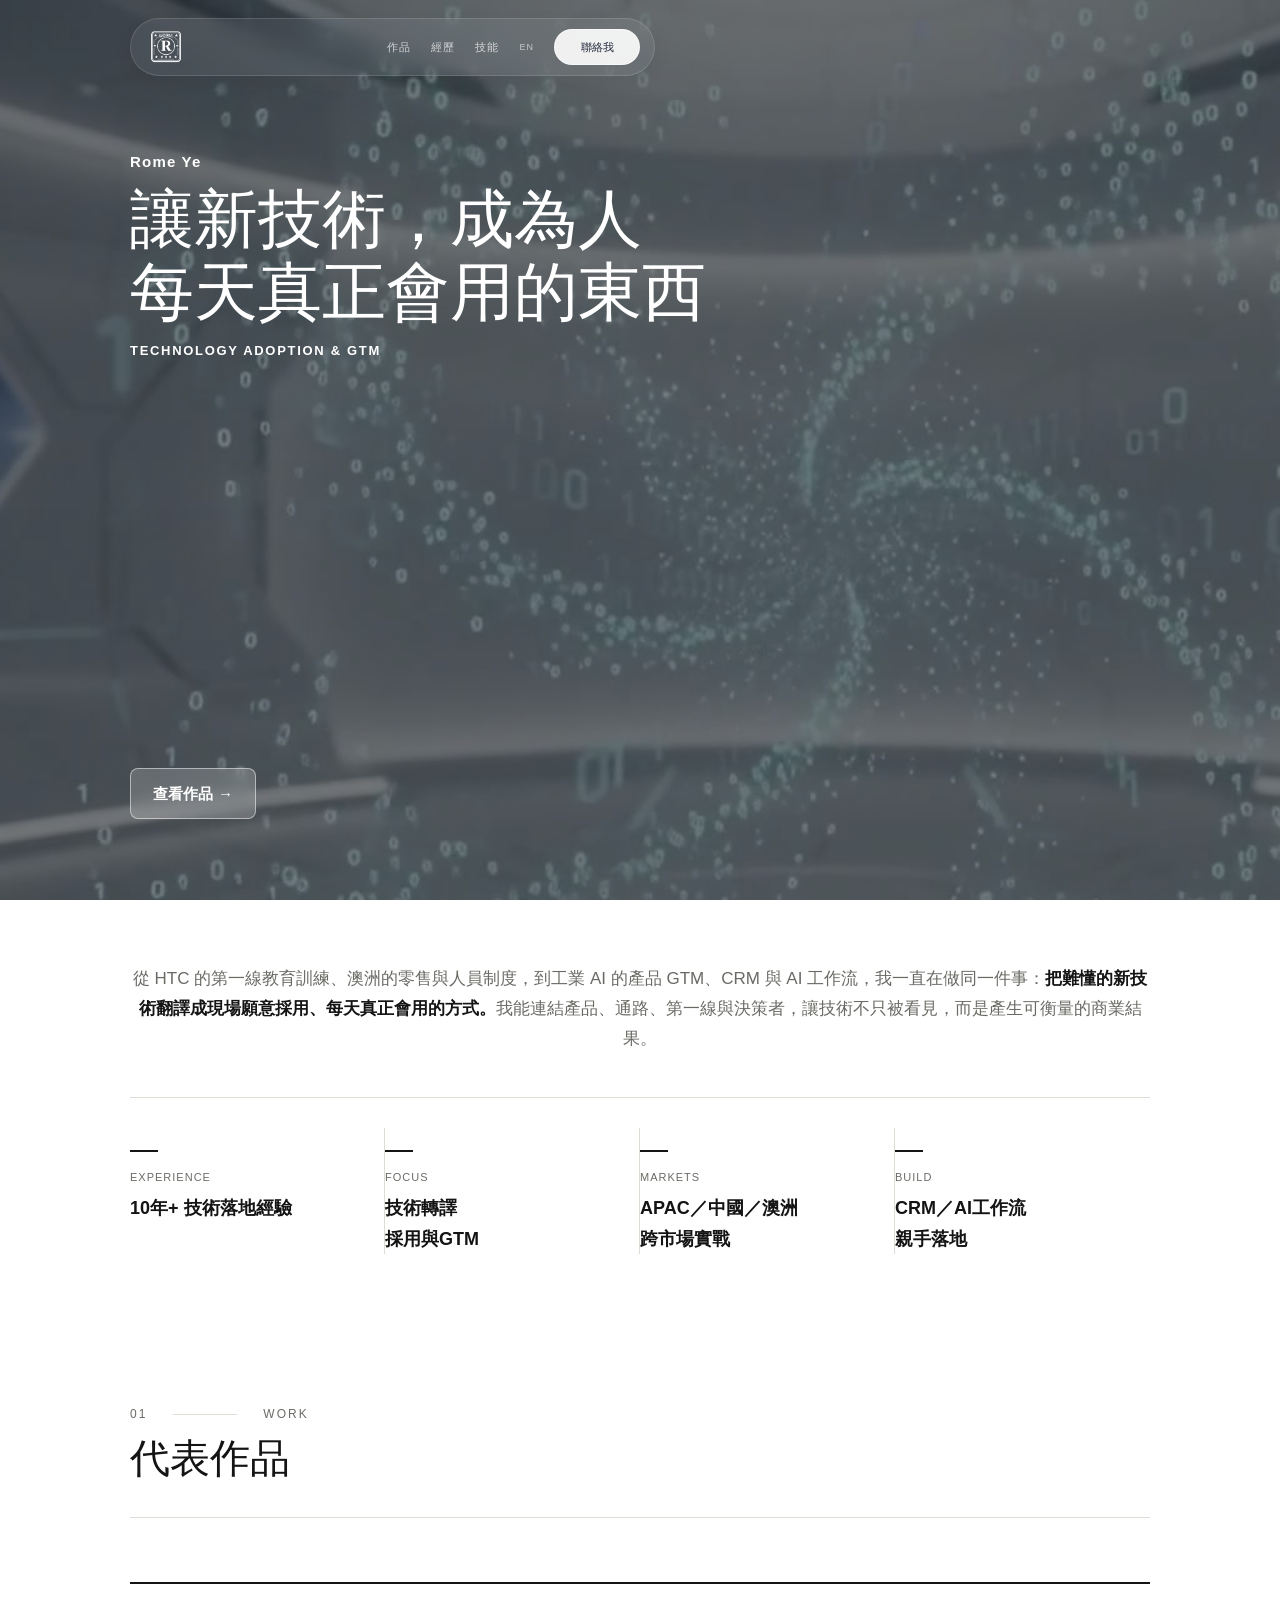
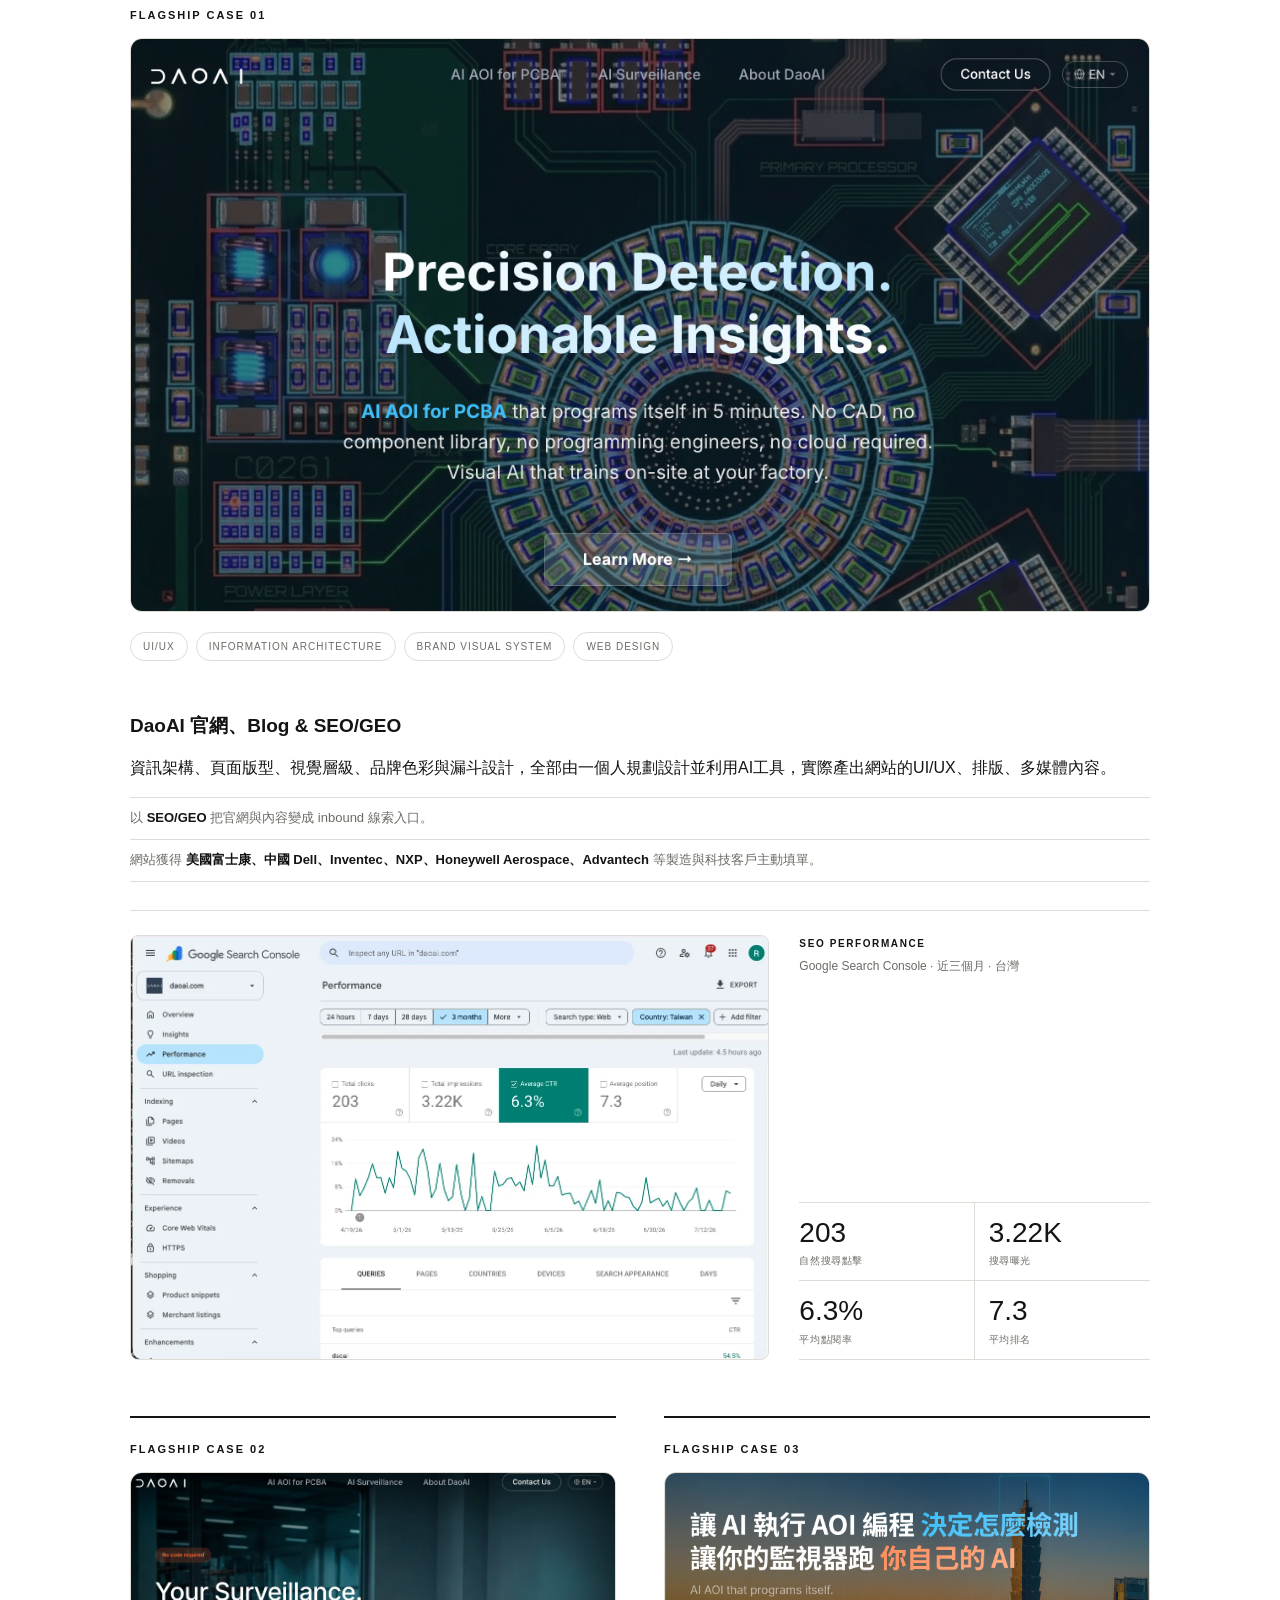
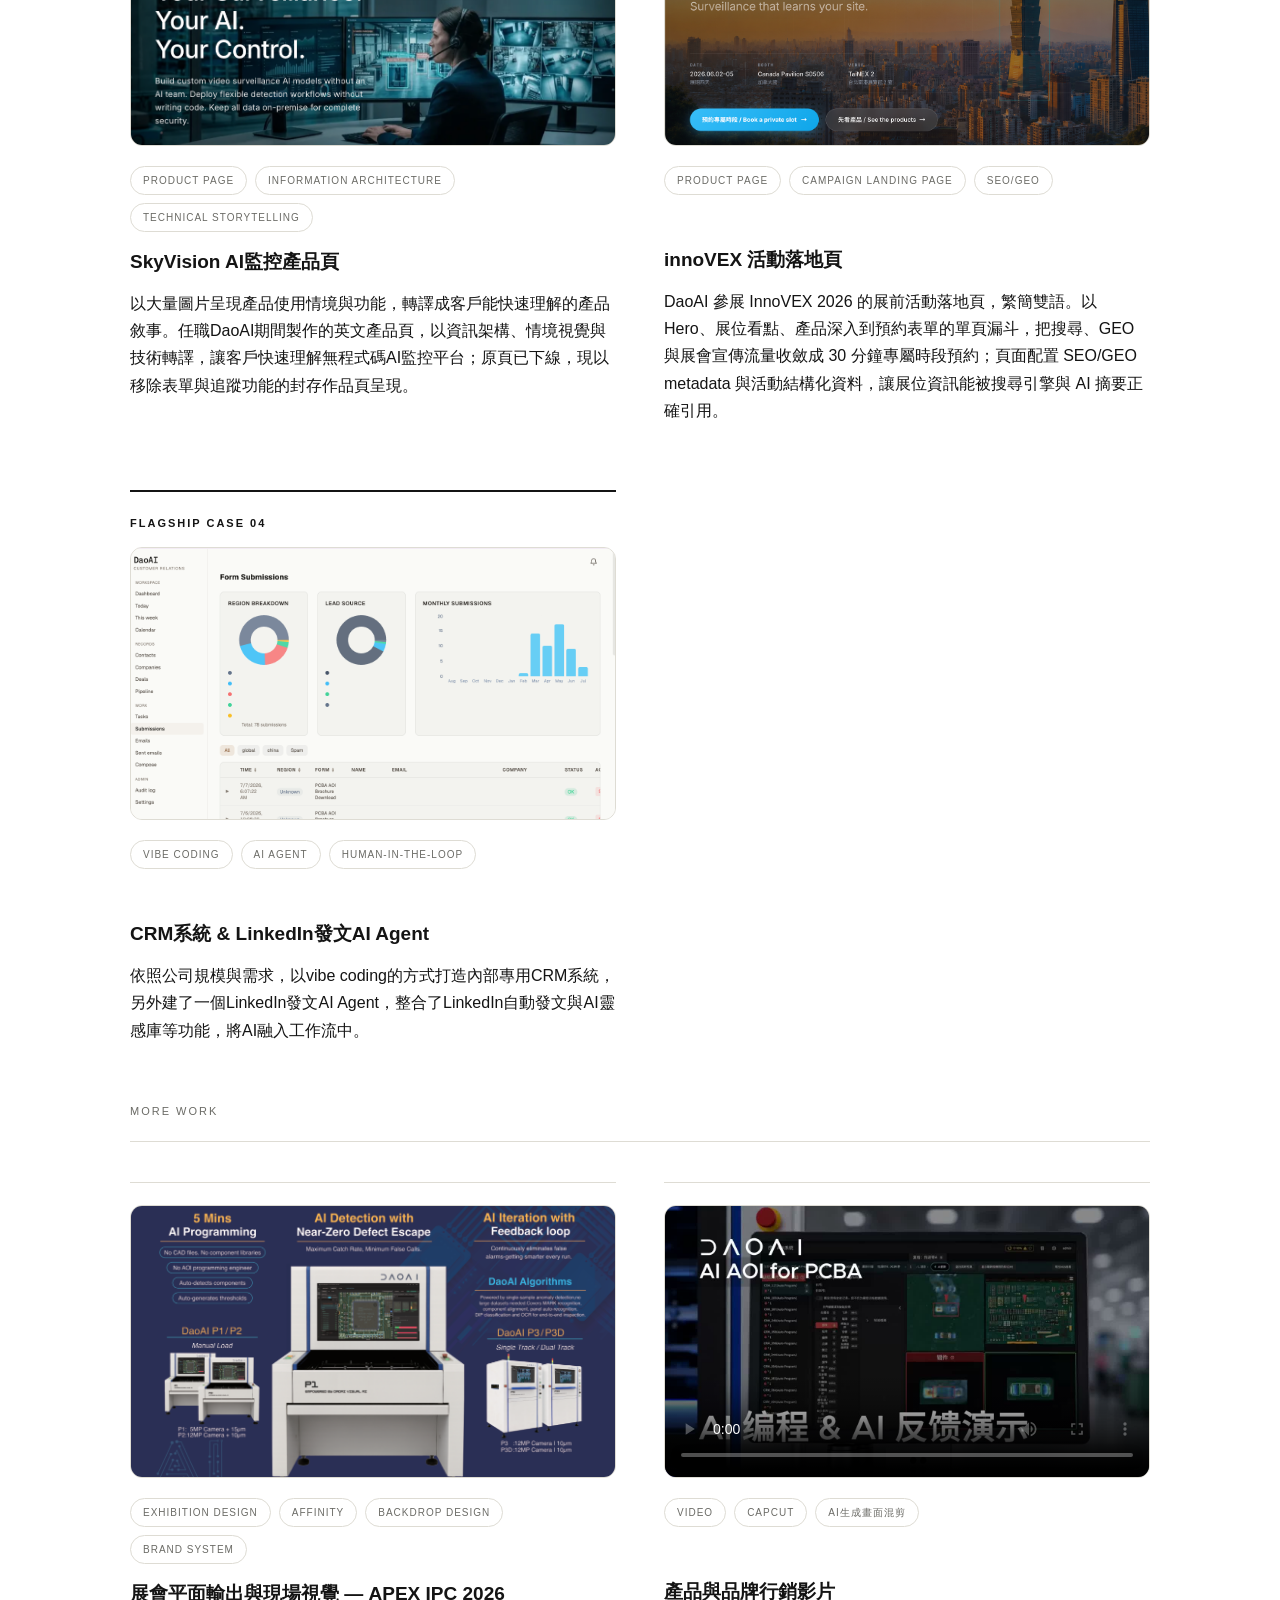
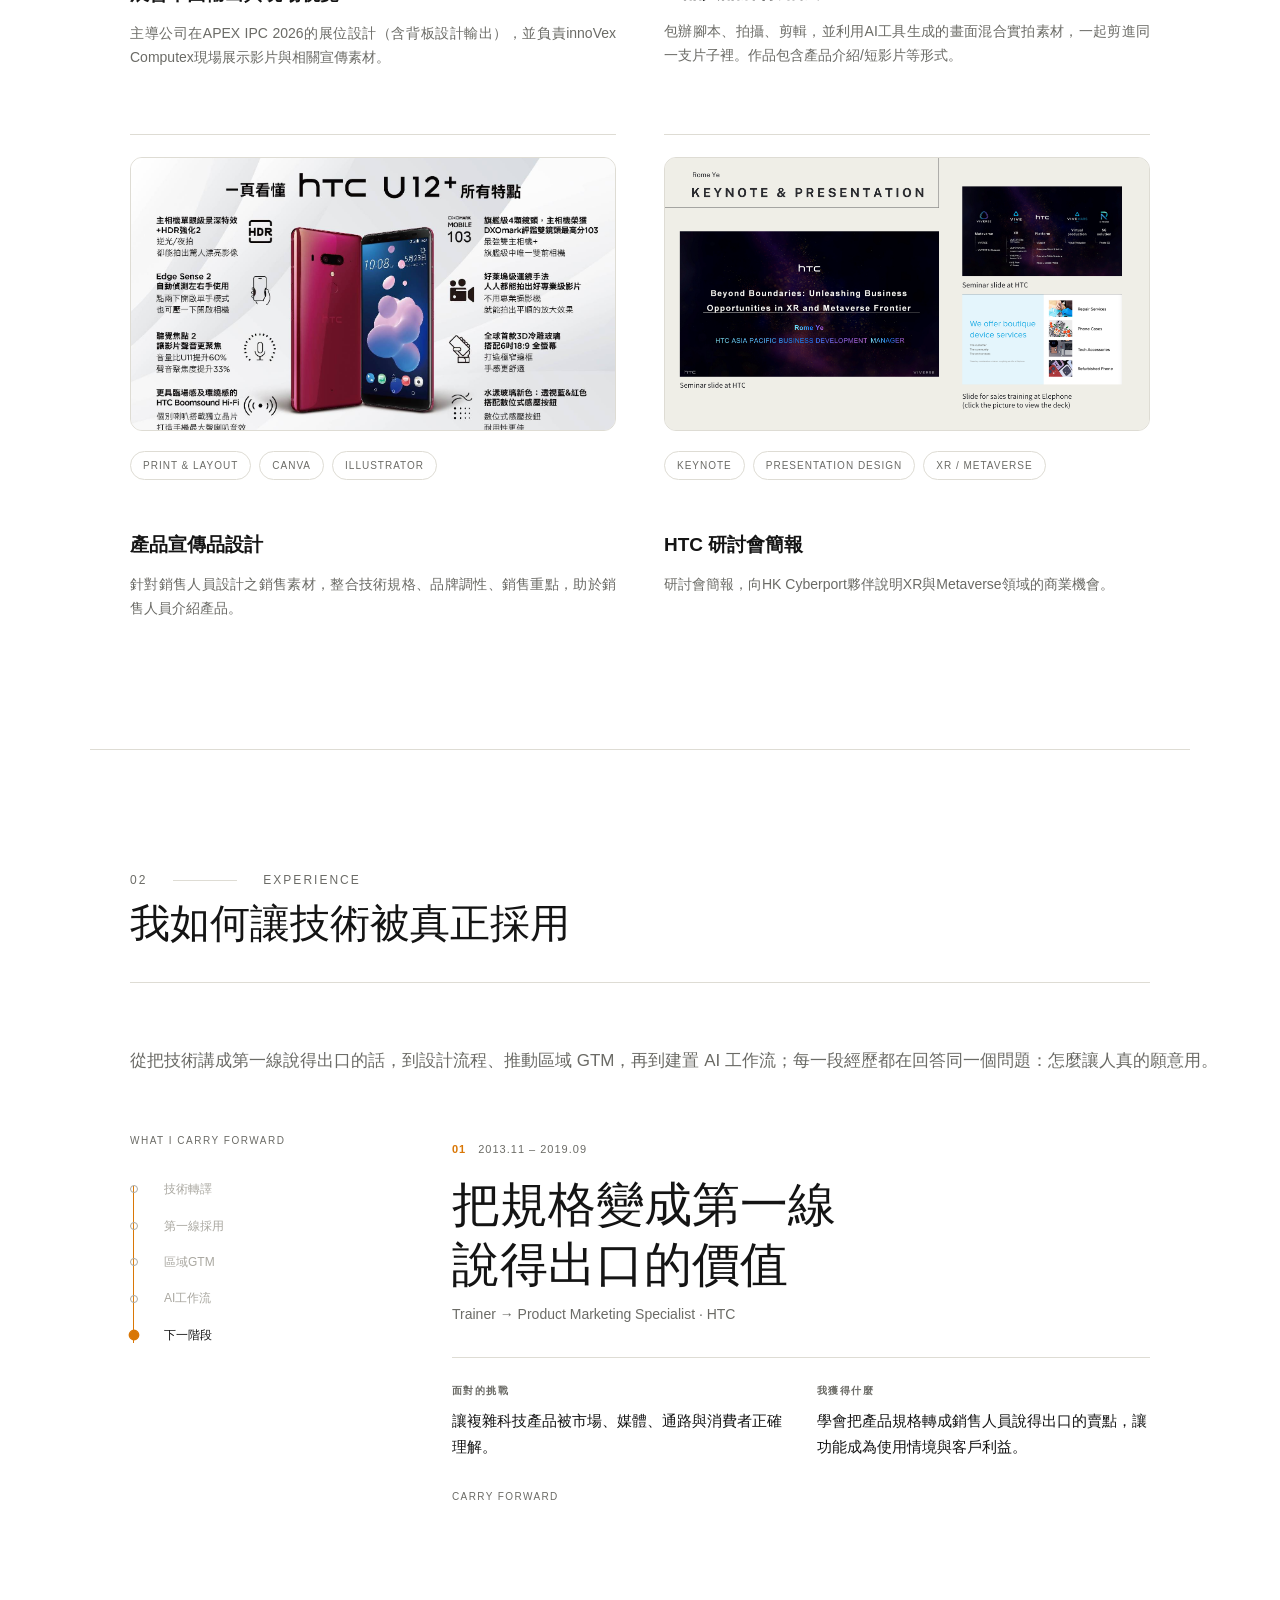
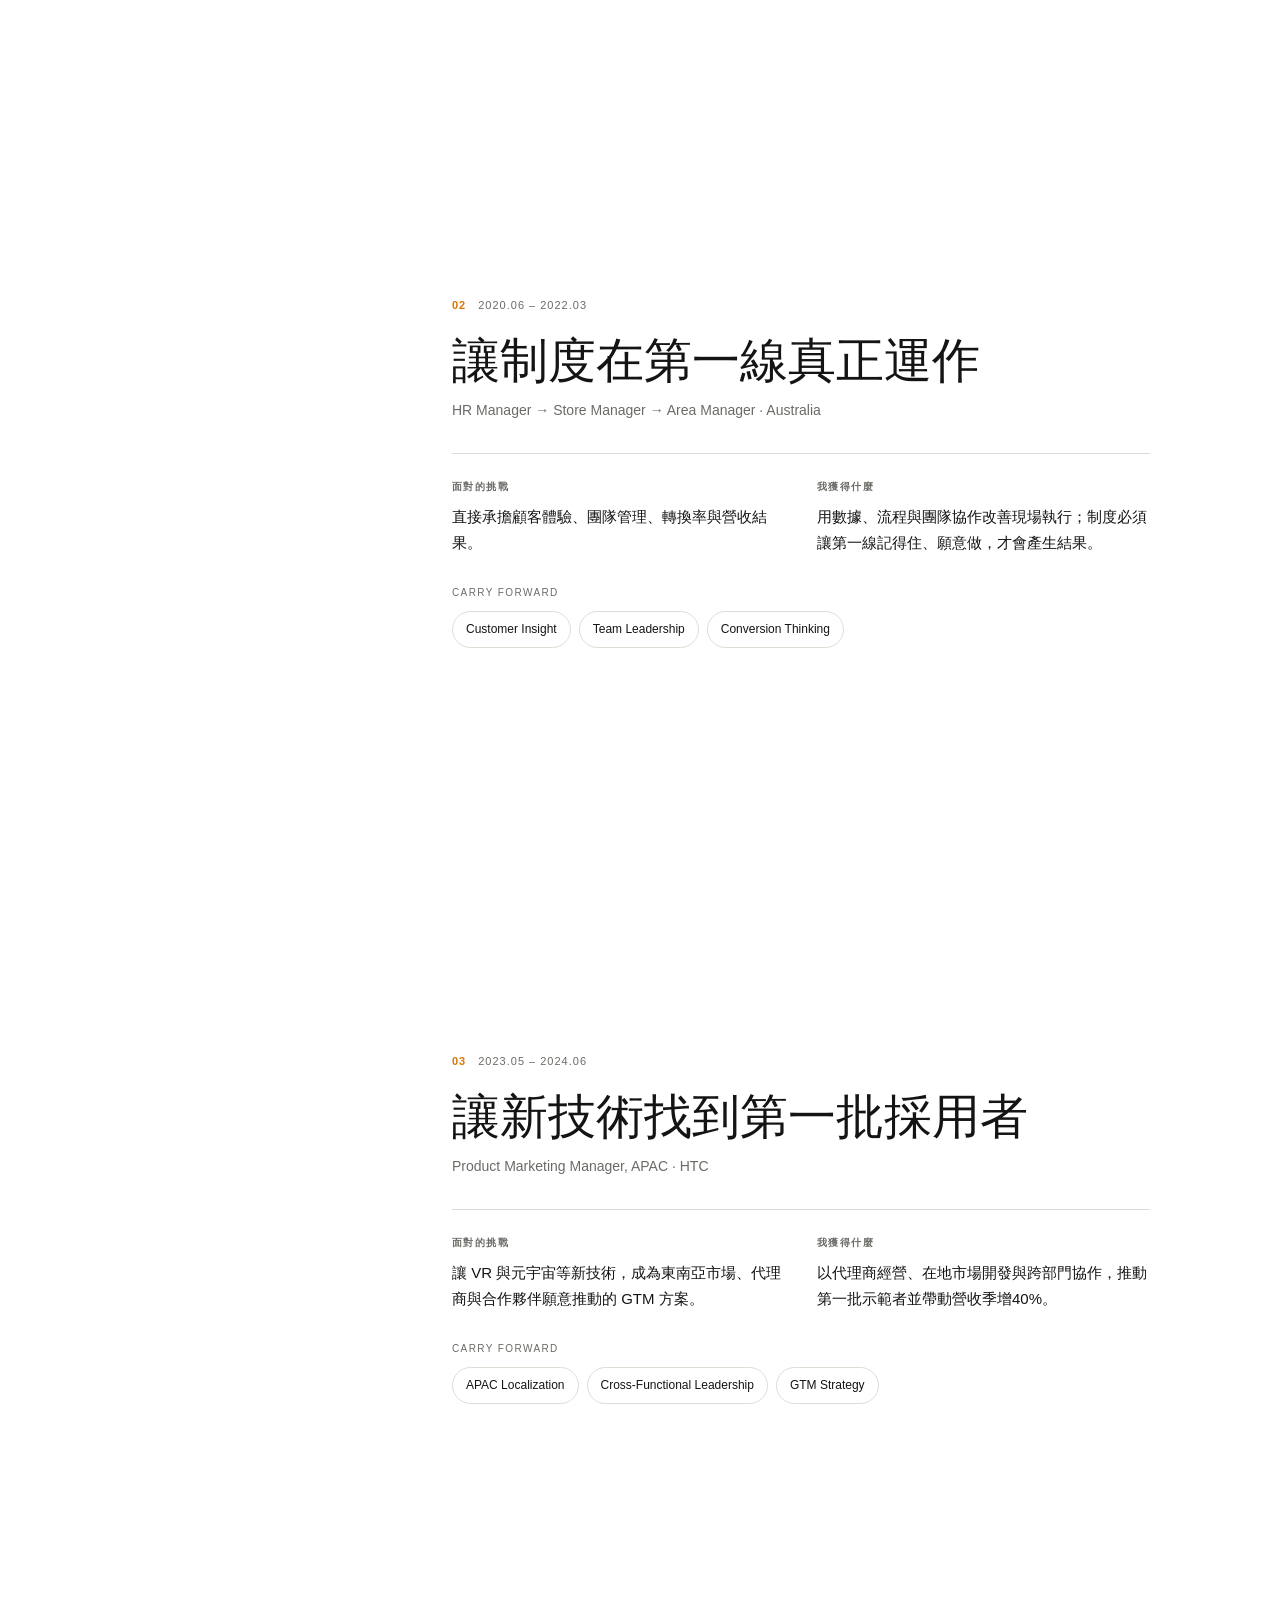
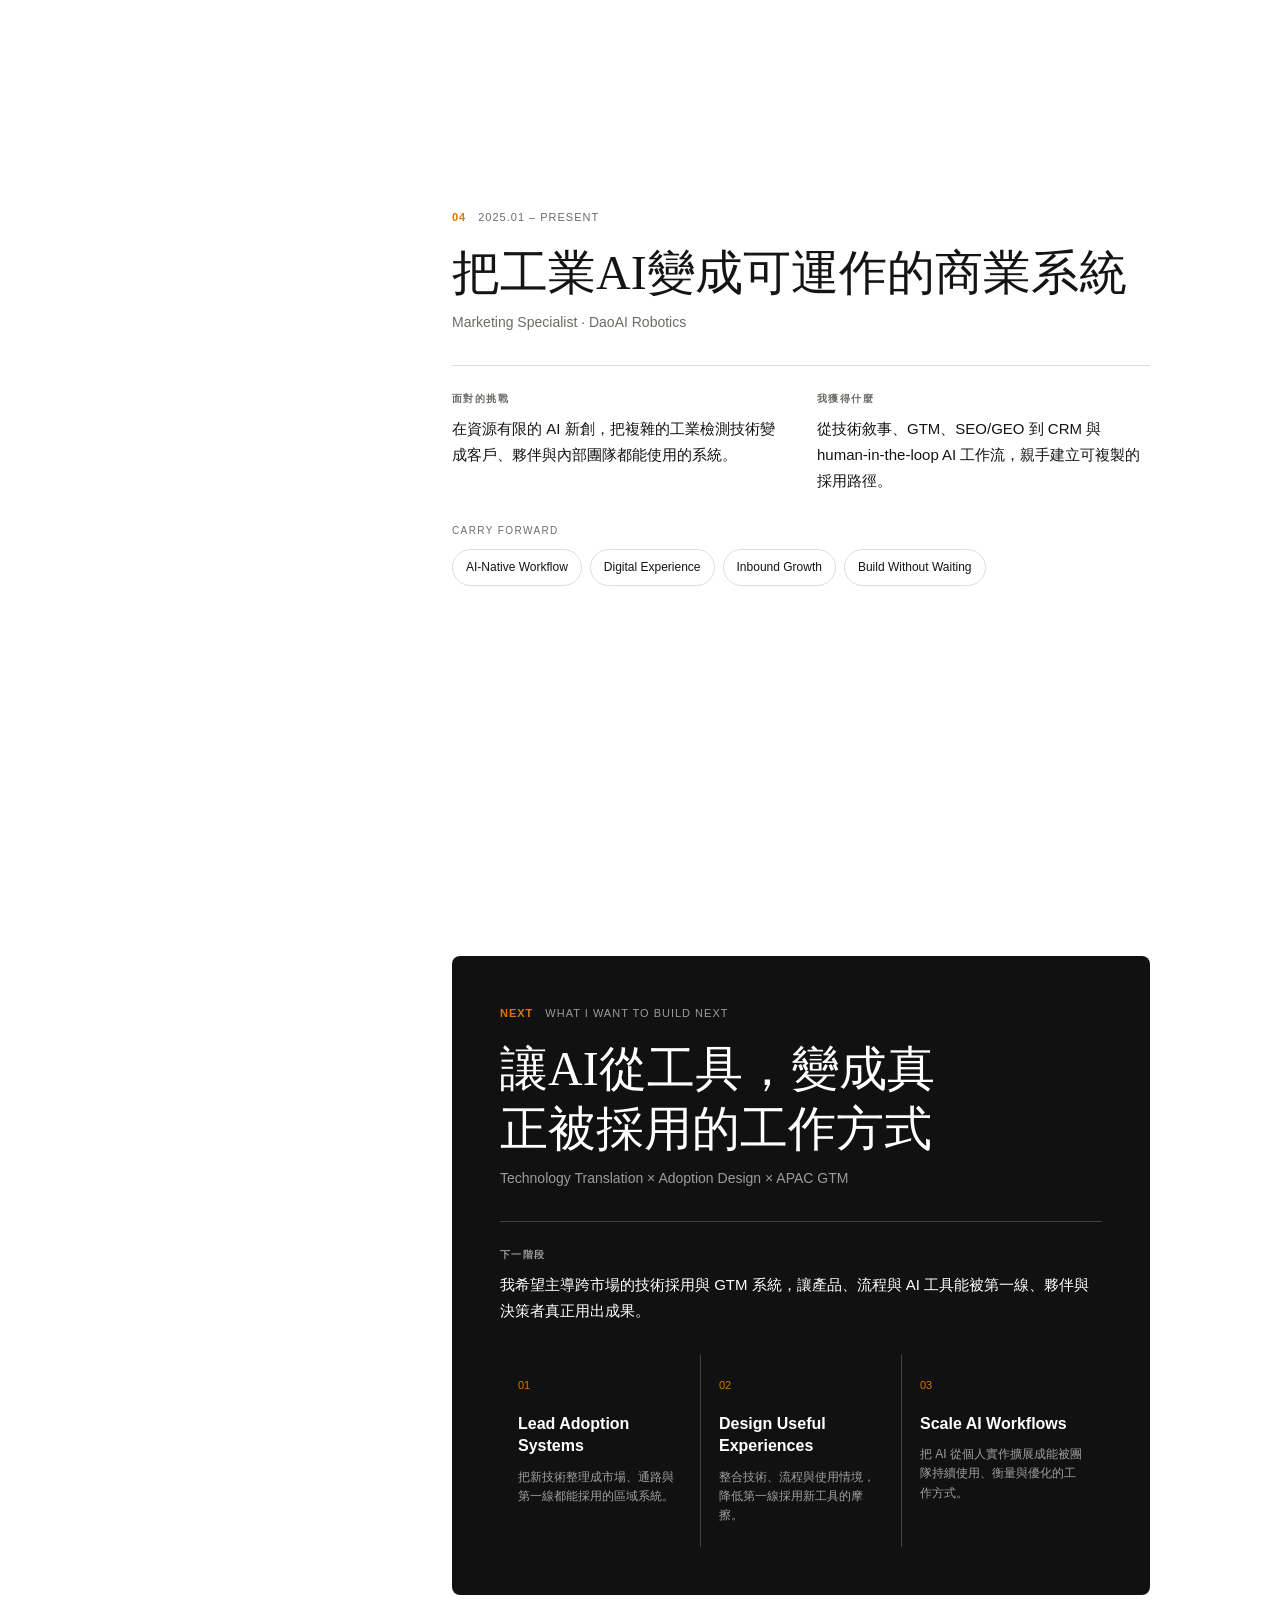
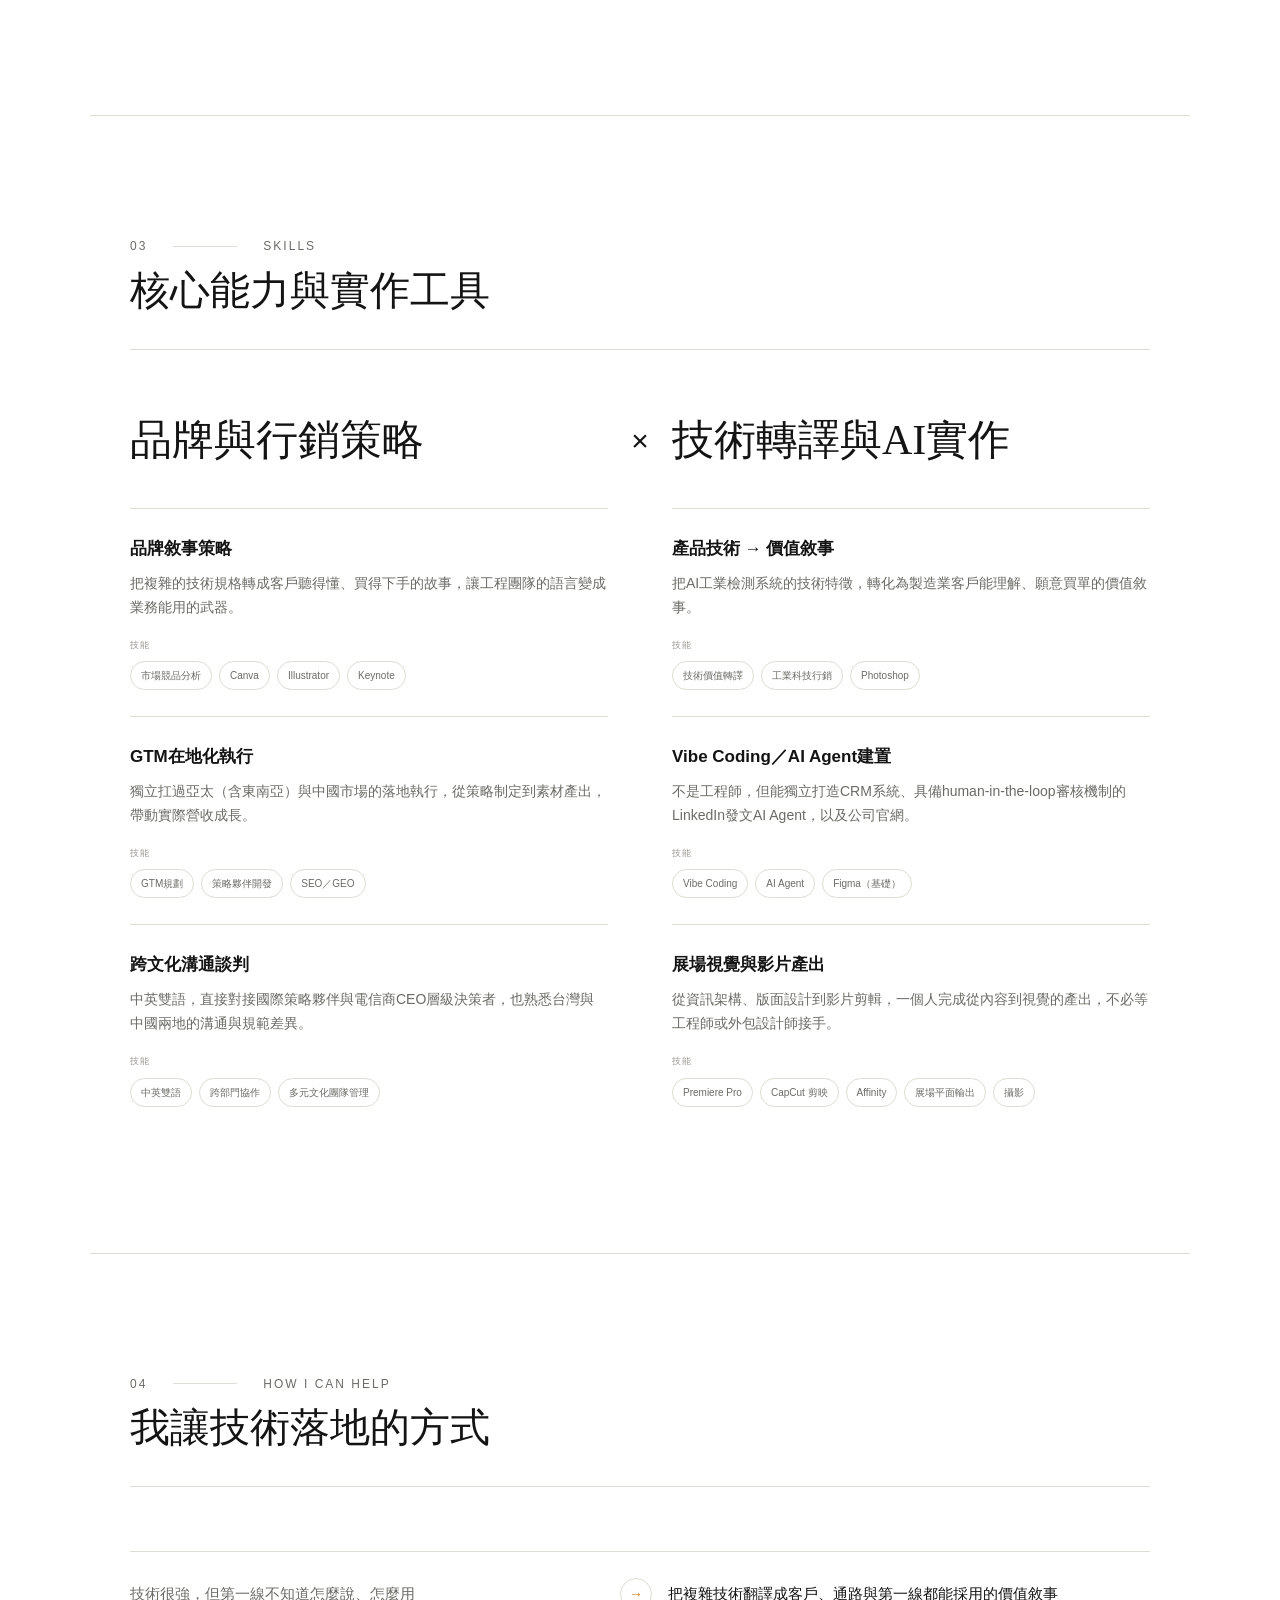
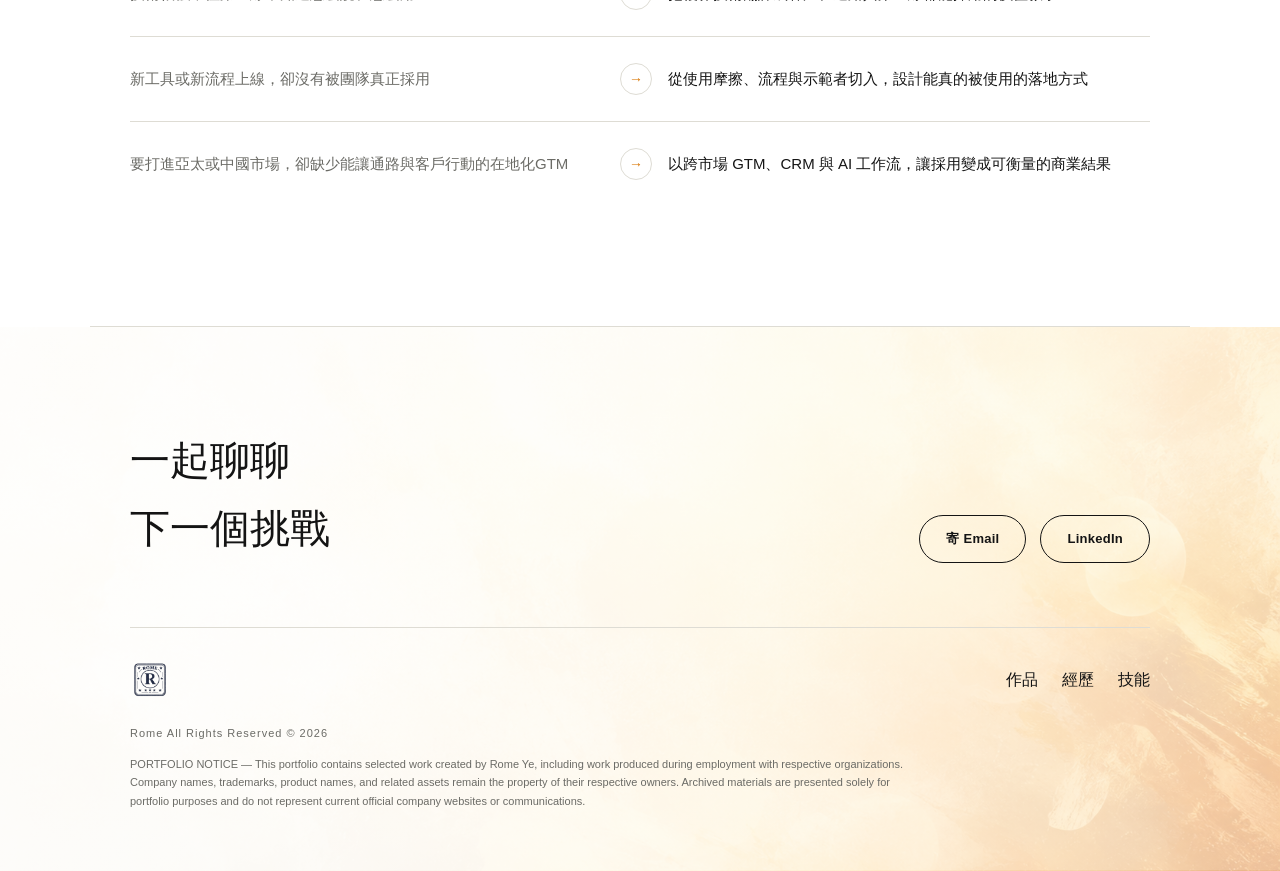
==== index.html @ 3c8c5f1f "Refine technology adoption narrative" ====
<!DOCTYPE html>
<html lang="zh-Hant">
<head>
<meta charset="UTF-8">
<meta name="viewport" content="width=device-width, initial-scale=1.0">
<title>Rome Ye | Technology Adoption &amp; GTM</title>
<style>
  @import url('https://fonts.cdnfonts.com/css/noto-serif-tc');
  @import url('https://fonts.googleapis.com/css2?family=Inter:wght@400;600;700;800&display=swap');
  :root{
    --bg:#ffffff;
    --ink:#141414;
    --muted:#6b6b66;
    --line:#dedcd4;
    --paper:#faf9f6;
    --accent:#141414;
  }
  *{box-sizing:border-box; margin:0; padding:0;}
  html{scroll-behavior:smooth; background:#05070c; overscroll-behavior-y:none;}
  body{
    background:var(--bg);
    color:var(--ink);
    font-family:"Helvetica Neue", "Noto Sans TC", Arial, sans-serif;
    line-height:1.7;
    -webkit-font-smoothing:antialiased;
    overscroll-behavior-y:none;
  }
  a{color:inherit; text-decoration:none;}
  .wrap{max-width:1100px; margin:0 auto; padding-left:40px; padding-right:40px;}
  @media(max-width:760px){.wrap{padding-left:28px; padding-right:28px;}}

  .serif{font-family:"Noto Serif TC","Georgia",serif;}

  /* NAV — inset floating glass capsule */
  header{
    position:fixed; top:18px; left:0; right:0; z-index:50;
    background:transparent;
  }
  header > .wrap{width:100%; max-width:1100px; margin:0 auto; padding-left:40px; padding-right:40px;}
  nav{
    display:flex; justify-content:space-between; align-items:center; height:58px;
    padding:0 14px 0 16px; border:1px solid rgba(255,255,255,.13); border-radius:999px;
    background:rgba(255,255,255,.07); backdrop-filter:blur(14px) saturate(115%); -webkit-backdrop-filter:blur(14px) saturate(115%);
    box-shadow:0 6px 18px rgba(8,12,24,.06);
    width:525px; max-width:100%; overflow:visible;
    transition:width .5s cubic-bezier(.22,1,.36,1), background .3s ease, box-shadow .3s ease, padding .5s cubic-bezier(.22,1,.36,1);
  }
  header.scrolled nav{width:58px; padding:0 9px; overflow:hidden; background:rgba(24,29,42,.34); box-shadow:0 6px 18px rgba(8,12,24,.08);}
  header.over-light:not(.scrolled) nav{background:rgba(255,255,255,.82); border-color:rgba(20,24,34,.08); box-shadow:0 10px 28px rgba(8,12,24,.08);}
  .logo{font-weight:700; letter-spacing:2px; font-size:14px; text-transform:uppercase; color:#fff; transition:color .3s ease;}
  .logo img{height:38px; width:auto; display:block; filter:brightness(0) invert(1);}
  header.over-light:not(.scrolled) .logo img{filter:none;}
  header.scrolled .logo{color:#fff;}
  .navlinks{display:flex; align-items:center; gap:20px; font-size:11px; letter-spacing:1px; color:rgba(255,255,255,.72); text-transform:uppercase; transition:color .3s ease, opacity .25s ease, visibility .25s ease;}
  header.over-light:not(.scrolled) .navlinks{color:rgba(17,24,39,.72);}
  header.scrolled .navlinks{opacity:0; visibility:hidden; pointer-events:none;}
  header.scrolled .navlinks{color:rgba(255,255,255,.78);}
  .navlinks a{position:relative; display:inline-flex; align-items:center; min-height:28px; padding:0;}
  .navlinks a::after{content:"";position:absolute;left:0;right:0;bottom:2px;height:1px;background:#fff;transform:scaleX(0);transition:transform .25s ease;}
  header.scrolled .navlinks a::after{background:#fff;}
  .navlinks a:hover::after{transform:scaleX(1);}
  .navlinks a:hover{color:#fff;}
  header.over-light:not(.scrolled) .navlinks a::after{background:#111827;}
  header.over-light:not(.scrolled) .navlinks a:hover{color:#111827;}
  header.scrolled .navlinks a:hover{color:#fff;}
  .lang-toggle{
    display:inline-flex; align-items:center; justify-content:center; min-width:0; height:28px;
    color:rgba(255,255,255,.62); background:none; border:0; border-radius:0;
    padding:0; font:inherit; font-size:9px; line-height:1; letter-spacing:1px; text-transform:uppercase; cursor:pointer;
    transition:color .2s ease;
  }
  .lang-toggle:hover, header.scrolled .lang-toggle:hover{background:none; color:#fff;}
  header.over-light:not(.scrolled) .lang-toggle{color:rgba(17,24,39,.62);}
  header.over-light:not(.scrolled) .lang-toggle:hover{color:#111827;}
  .navlinks .contact-link{
    min-width:86px; height:36px; justify-content:center; padding:0 18px;
    color:#20283a; background:rgba(255,255,255,.9); border:1px solid rgba(255,255,255,.55); border-radius:999px;
    font-size:11px; font-weight:500; letter-spacing:0;
    transition:background .2s ease, color .2s ease;
  }
  .navlinks .contact-link::after{display:none;}
  .navlinks .contact-link:hover{background:#fff; color:#111827;}
  header.over-light:not(.scrolled) .navlinks .contact-link{color:#fff; background:#111827; border-color:#111827;}
  header.over-light:not(.scrolled) .navlinks .contact-link:hover{background:#000; color:#fff;}

  /* NAV — mobile hamburger */
  .nav-toggle{
    display:none; flex-direction:column; justify-content:center; align-items:flex-end; gap:5px;
    width:30px; height:28px; background:none; border:none; padding:0; cursor:pointer; z-index:2;
  }
  .nav-toggle span{display:block; width:100%; height:2px; background:#fff; transition:background .3s ease, transform .3s ease, opacity .3s ease, width .3s ease;}
  header.scrolled .nav-toggle span{background:#fff;}
  .nav-toggle.open span:nth-child(1){transform:translateY(7px) rotate(45deg); width:100%;}
  .nav-toggle.open span:nth-child(2){opacity:0;}
  .nav-toggle.open span:nth-child(3){transform:translateY(-7px) rotate(-45deg); width:100%;}
  header.scrolled .nav-toggle{display:none;}
  @media(max-width:700px){
    header{top:18px;}
    header > .wrap{margin-left:auto; margin-right:auto; padding-left:14px; padding-right:14px;}
    header.scrolled > .wrap{max-width:72px; margin-left:0; margin-right:auto; padding-right:0;}
    header.scrolled nav{width:54px;}
    nav{height:54px; padding:0 16px;}
    .logo img{height:34px;}
    .nav-toggle{display:flex;}
    .navlinks{
      position:fixed; top:72px; left:auto; right:14px; z-index:49;
      width:max-content; max-width:calc(100vw - 28px); flex-direction:row; align-items:center; justify-content:flex-end; gap:10px;
      background:rgba(32,39,58,.28); backdrop-filter:blur(16px) saturate(115%); -webkit-backdrop-filter:blur(16px) saturate(115%);
      overflow:visible; opacity:0; visibility:hidden; pointer-events:none; padding:10px 14px;
      transform:translateY(-8px); transition:opacity .3s ease, transform .35s cubic-bezier(.22,1,.36,1), visibility .3s ease;
      border:1px solid rgba(255,255,255,.14); border-radius:999px;
      box-shadow:0 8px 22px rgba(8,12,24,.08);
    }
    .navlinks.open{opacity:1; visibility:visible; pointer-events:auto; padding:10px 14px; transform:translateY(0);}
    .navlinks a{width:auto; min-height:24px; padding:0; border:0; color:rgba(255,255,255,.78); font-size:8px; white-space:nowrap;}
    .navlinks a::after{display:none;}
    .lang-toggle{
      width:auto; border:0; border-radius:0;
      height:24px; min-height:0; padding:0; justify-content:center; color:rgba(255,255,255,.68); background:none; font-size:8px; white-space:nowrap;
    }
    .lang-toggle:hover{background:none; color:#fff;}
    .navlinks .contact-link{width:auto; min-width:0; height:26px; justify-content:center; padding:0 10px; color:#20283a; background:rgba(255,255,255,.88); border:1px solid rgba(255,255,255,.5); border-radius:999px; font-size:8px;}
    .navlinks .contact-link:hover{background:#fff; color:#111827;}
  }

  /* HERO — DaoAI dark tech aesthetic (deep navy bg, cyan accent, Inter 800) */
  .hero{
    position:relative; overflow:hidden;
    padding:0; border-bottom:0; scroll-margin-top:0;
    text-align:left; color:#f5f7fa;
    background:#05070c url('hero-poster.jpg') center/cover no-repeat;
  }
  .hero-video{
    position:absolute; inset:0; z-index:0; width:100%; height:100%;
    object-fit:cover; object-position:28% 50%; opacity:1; pointer-events:none;
  }
  @media(max-width:760px){.hero-video{inset:-6% 0 0; height:112%; object-position:50% 12%;}}
  .hero-tint{
    position:absolute; inset:0; z-index:1; pointer-events:none;
    background:rgba(0,0,0,.5);
  }
  .hero-fold{
    position:relative; z-index:3;
    min-height:100svh; padding:0;
  }
  .hero-inner.wrap{--hero-gutter:40px; position:relative; z-index:1; width:100%; max-width:1100px; min-height:100svh; margin:0 auto; padding-left:var(--hero-gutter); padding-right:var(--hero-gutter);}
  .hero-copy{
    position:absolute; top:17%; left:var(--hero-gutter); right:var(--hero-gutter);
  }
  .hero-badge{
    display:block;
    color:#fff; background:none; border:0;
    font-family:"Helvetica Neue",sans-serif; font-weight:600; font-size:15px; letter-spacing:.08em;
    padding:0; border-radius:0; margin:0 0 12px; line-height:1.2;
  }
  .hero-badge .hero-name{font-size:15px;}
  h1.display{
    position:static;
    font-family:"PingFang TC","Noto Sans TC","Helvetica Neue",Arial,sans-serif;
    font-weight:300; font-size:clamp(34px,5vw,72px); line-height:1.14; max-width:none;
    letter-spacing:0; color:#fff;
  }
  h1.display span{display:block;}
  h1.display .hero-second-line{color:#fff; white-space:nowrap;}
  .hero-role{margin-top:14px; color:#fff; font-family:"Helvetica Neue",sans-serif; font-size:13px; font-weight:600; letter-spacing:.13em; line-height:1.3; text-transform:uppercase;}
  .hero-cta{
    position:absolute; z-index:1; left:var(--hero-gutter); right:auto; bottom:9%;
    margin:0; display:inline-flex; align-items:center; gap:8px;
    padding:12px 22px; border:1px solid rgba(255,255,255,.5); border-radius:8px;
    background:rgba(255,255,255,.18); backdrop-filter:blur(8px); -webkit-backdrop-filter:blur(8px); box-shadow:none;
    color:#fff; font-family:"Helvetica Neue",sans-serif; font-weight:700; font-size:15px; letter-spacing:0.01em;
    transition:background .2s ease, transform .15s ease;
  }
  .hero-cta:hover{background:rgba(255,255,255,.3); transform:translateY(-2px);}
  html[lang="en"] h1.display .hero-second-line{white-space:normal; max-width:min(88vw,1050px);}
  @media(max-width:760px){
    .hero-inner.wrap{--hero-gutter:28px; padding-left:var(--hero-gutter); padding-right:var(--hero-gutter);}
    .hero-copy{top:17%;}
    .hero-badge{margin-bottom:10px; font-size:13px;}
    .hero-badge .hero-name{font-size:13px;}
    h1.display{font-size:clamp(29px,7.6vw,38px); line-height:1.12;}
    h1.display .hero-second-line{font-size:inherit;}
    .hero-role{margin-top:11px; font-size:10px; letter-spacing:.11em; white-space:nowrap;}
    html[lang="en"] h1.display .hero-second-line{max-width:none;}
    .hero-cta{left:var(--hero-gutter); right:auto; top:auto; bottom:7%; padding:10px 18px; font-size:12px;}
  }

  /* HERO INTRO — white section under hero: lede + meta stats */
  .hero-intro{
    background:var(--bg); padding-top:64px; padding-bottom:20px; border-bottom:none;
  }
  @media(max-width:760px){.hero-intro{padding-top:48px; padding-bottom:20px;} .hero-intro.wrap{padding-left:36px; padding-right:36px;}}
  .hero-intro .lede{
    max-width:1020px; margin:0 auto; color:var(--muted); font-size:17px; line-height:1.75;
    font-family:"Helvetica Neue","Noto Sans TC",sans-serif; text-align:center;
    opacity:0; transform:translateY(24px);
    transition:opacity 1.1s cubic-bezier(.22,1,.36,1), transform 1.1s cubic-bezier(.22,1,.36,1);
  }
  .hero-intro .lede.is-visible{opacity:1; transform:translateY(0);}
  @media(max-width:760px){.hero-intro .lede{text-align:left; padding:0;}}
  .hero-intro .lede strong{color:var(--ink); font-weight:600;}
  .hero-intro .meta-row{
    width:100%; max-width:1020px;
    margin:44px auto 0; padding:30px 0 10px; display:grid; grid-template-columns:repeat(4,1fr); gap:0;
    border-top:1px solid var(--line);
  }
  .hero-intro .meta-row > div{
    padding:22px 24px 0 0; border-right:1px solid var(--line);
    opacity:0; transform:translateY(24px);
    transition:opacity 1.4s cubic-bezier(.22,1,.36,1), transform 1.4s cubic-bezier(.22,1,.36,1), border-color .2s ease;
  }
  .hero-intro .meta-row > div::before{
    content:""; display:block; width:0; height:2px; background:var(--ink); margin-bottom:16px;
    transition:width 1.1s cubic-bezier(.22,1,.36,1) .3s;
  }
  .hero-intro .meta-row > div:hover::before{width:44px;}
  .hero-intro .meta-row > div:hover .val{color:var(--ink);}
  .hero-intro .meta-row.is-visible > div{opacity:1; transform:translateY(0);}
  .hero-intro .meta-row.is-visible > div::before{width:28px;}
  .hero-intro .meta-row.is-visible > div:nth-child(1){transition-delay:.5s;}
  .hero-intro .meta-row.is-visible > div:nth-child(2){transition-delay:.75s;}
  .hero-intro .meta-row.is-visible > div:nth-child(3){transition-delay:1s;}
  .hero-intro .meta-row.is-visible > div:nth-child(4){transition-delay:1.25s;}
  .hero-intro .meta-row > div:last-child{border-right:none;}
  .hero-intro .meta-row .num{font-size:11px; letter-spacing:1px; color:var(--muted); text-transform:uppercase; margin-bottom:6px;}
  .hero-intro .meta-row .val{font-size:18px; font-weight:600; color:var(--ink); transition:color .2s ease;}
  @media(max-width:760px){
    .hero-intro .meta-row{grid-template-columns:repeat(2,1fr); padding:30px 0 10px; row-gap:24px; column-gap:20px;}
    .hero-intro .meta-row > div{border-bottom:none; padding-bottom:0; padding-right:16px; margin-bottom:0;}
    .hero-intro .meta-row > div:nth-child(2n){border-right:none; padding-right:0;}
    .hero-intro .meta-row > div:nth-child(-n+2){padding-top:0;}
  }
  @media(max-width:760px){#capabilities.wrap{padding-left:36px; padding-right:36px;}}

  /* SECTION */
  section{padding:120px 0; border-bottom:1px solid var(--line); scroll-margin-top:100px;}
  .section-head{
    display:flex; justify-content:space-between; align-items:flex-end; flex-wrap:wrap; gap:16px;
    margin-bottom:64px; padding-bottom:24px; border-bottom:1px solid var(--line);
  }
  .section-num{display:flex; align-items:center; gap:26px; font-size:12px; letter-spacing:2px; color:var(--muted); text-transform:uppercase;}
  .section-num .num-line{flex:0 0 64px; height:1px; background:var(--line);}
  h2{font-size:clamp(28px,3.4vw,40px); font-weight:400;}
  #capabilities .section-head{display:block; border-bottom:none; padding-bottom:0;}
  .cap-title-grid{position:relative; display:grid; grid-template-columns:1fr 1fr; gap:0 64px; margin-top:12px;}
  .cap-title-grid::before{content:"×"; position:absolute; left:50%; top:.18em; transform:translateX(-50%); font-family:var(--serif); font-size:clamp(30px,3vw,36px); line-height:1; color:var(--ink);}
  .cap-title{font-size:clamp(30px,3.1vw,38px); line-height:1.2;}
  html[lang="en"] #capabilities .cap-title{font-size:clamp(27px,2.8vw,31px); line-height:1.22;}
  @media(max-width:760px){
    .cap-title-grid{grid-template-columns:1fr; gap:8px;}
    .cap-title-grid::before{position:static; display:block; transform:none; margin:2px 0; font-size:clamp(26px,7vw,32px);}
    .cap-title{font-size:clamp(28px,7vw,34px);}
  }
  @media(max-width:700px){h2{font-size:clamp(26px,7vw,32px); line-height:1.25;}}
  .mobile-break{display:none;}
  @media(max-width:700px){.mobile-break{display:block;}}
  .desktop-break{display:block;}
  @media(max-width:700px){.desktop-break{display:none;}}
  .section-sub{color:var(--muted); margin-top:14px; max-width:520px; font-size:14px;}

  /* WORK — editorial grid, no boxes/cards, rule-separated */
  .work-grid{display:grid; grid-template-columns:1fr 1fr; gap:56px 48px;}
  @media(max-width:760px){.work-grid{grid-template-columns:1fr; gap:32px;}}
  .work-item{border-top:1px solid var(--line); padding-top:22px;}
  .work-grid .tag-row{min-height:64px; align-content:flex-start;}
  @media(max-width:760px){.work-grid .tag-row{min-height:0;}}
  @media(max-width:400px){.work-grid .tag-row{min-height:0;}}
  .thumb{
    aspect-ratio:16/9; background:var(--paper); border:1px solid var(--line);
    display:flex; align-items:center; justify-content:center; margin-bottom:20px;
    color:var(--muted); font-size:11px; letter-spacing:1px; text-transform:uppercase;
    overflow:hidden; border-radius:12px;
  }
  .thumb img,.thumb video{width:100%; height:100%; object-fit:cover; object-position:top; display:block;}
  div.thumb img,div.thumb video{cursor:zoom-in;}
  a.thumb{cursor:pointer; transition:border-color .2s ease, opacity .2s ease;}
  a.thumb:hover{border-color:#d97706; opacity:.9;}
  .thumb-carousel{position:relative;}
  .thumb-carousel img{position:absolute; inset:0; opacity:0; transition:opacity .35s ease; pointer-events:none;}
  .thumb-carousel img.active{position:relative; opacity:1; pointer-events:auto;}
  .thumb-arrow{
    position:absolute; top:50%; transform:translateY(-50%); z-index:2;
    width:32px; height:32px; border-radius:50%; border:1px solid rgba(255,255,255,.6);
    background:rgba(20,20,20,.35); color:#fff; font-size:18px; line-height:1;
    display:flex; align-items:center; justify-content:center; cursor:pointer;
    opacity:0; transition:opacity .2s ease, background .2s ease;
  }
  .thumb-carousel:hover .thumb-arrow{opacity:1;}
  .thumb-arrow:hover{background:rgba(20,20,20,.6);}
  .thumb-arrow.prev{left:12px;}
  .thumb-arrow.next{right:12px;}
  .lightbox{
    position:fixed; inset:0; z-index:200; background:rgba(11,15,25,.92);
    display:flex; align-items:center; justify-content:center; padding:40px;
    opacity:0; visibility:hidden; transition:opacity .25s ease;
  }
  .lightbox.open{opacity:1; visibility:visible;}
  .lightbox img,.lightbox video{max-width:100%; max-height:100%; border-radius:4px; box-shadow:0 20px 60px rgba(0,0,0,.5);}
  .lightbox video{display:none; background:#000;}
  .lightbox.video-mode img{display:none;}
  .lightbox.video-mode video{display:block;}
  .lightbox-close{
    position:absolute; top:24px; right:28px; width:40px; height:40px; border-radius:50%;
    background:rgba(255,255,255,.08); border:1px solid rgba(255,255,255,.3); color:#fff;
    font-size:20px; display:flex; align-items:center; justify-content:center; cursor:pointer;
  }
  .lightbox-close:hover{background:rgba(255,255,255,.18);}
  .tag-row{display:flex; gap:8px; flex-wrap:wrap; margin-bottom:14px;}
  .tag{
    font-size:10px; letter-spacing:1px; text-transform:uppercase; color:var(--muted);
    border:1px solid var(--line); border-radius:999px; padding:5px 12px;
  }
  .flagship-item h3, .work-item h3{font-size:19px; font-weight:600; min-height:32px; margin-bottom:12px;}
  .work-item h3.compact-title{font-size:16px;}
  @media(max-width:760px){.work-item h3{min-height:52px;}}
  .work-item p{color:var(--muted); font-size:14px; text-align:justify;}
  @media(max-width:760px){.work-item p{text-align:left;}}
  .work-item .stat{font-weight:700; font-size:13px; margin-top:14px; display:block;}
  .placeholder-note{color:#a8a6a0; font-style:italic; font-weight:400;}
  .story p{margin-bottom:10px;}
  .impact-list{list-style:none; margin:16px 0 0; padding:0; border-top:1px solid var(--line);}
  .impact-list li{padding:10px 0; border-bottom:1px solid var(--line); color:var(--muted); font-size:13px; line-height:1.6;}
  .impact-list strong{color:var(--ink); font-weight:600;}
  .performance-proof{
    display:grid; grid-template-columns:minmax(0,1.55fr) minmax(280px,.85fr); gap:30px;
    align-items:stretch; margin-top:28px; padding-top:24px; border-top:1px solid var(--line);
  }
  .performance-shot{
    margin:0; aspect-ratio:1283/852; border:1px solid var(--line); border-radius:8px;
    overflow:hidden; background:#eef3fa; cursor:zoom-in;
  }
  .performance-shot img{width:100%; height:100%; object-fit:cover; display:block;}
  .performance-summary{display:flex; flex-direction:column; justify-content:space-between; min-width:0;}
  .performance-kicker{font-size:10px; font-weight:700; letter-spacing:1.6px; text-transform:uppercase; color:var(--ink);}
  .performance-context{margin-top:5px; color:var(--muted); font-size:12px; line-height:1.5;}
  .performance-metrics{display:grid; grid-template-columns:1fr 1fr; margin-top:20px; border-top:1px solid var(--line);}
  .performance-metric{padding:14px 12px 12px 0; border-bottom:1px solid var(--line);}
  .performance-metric:nth-child(odd){border-right:1px solid var(--line);}
  .performance-metric:nth-child(even){padding-left:14px;}
  .performance-value{display:block; color:var(--ink); font-size:28px; font-weight:500; line-height:1.15; letter-spacing:0;}
  .performance-label{display:block; margin-top:5px; color:var(--muted); font-size:10px; letter-spacing:.6px; text-transform:uppercase; line-height:1.4;}
  @media(max-width:760px){
    .performance-proof{grid-template-columns:1fr; gap:18px; margin-top:22px; padding-top:20px;}
    .performance-value{font-size:24px;}
  }
  .flagship-item .story, .work-item .story{min-height:56px;}
  .story-label{font-weight:700; color:var(--ink); text-transform:uppercase; font-size:10px; letter-spacing:1px; margin-right:8px;}

  /* EXPERIENCE — scroll-led career growth story */
  .experience-intro{max-width:none; margin-bottom:56px; color:var(--muted); font-size:17px; white-space:nowrap;}
  .experience-layout{display:grid; grid-template-columns:250px minmax(0,1fr); gap:72px; align-items:start;}
  .experience-rail{position:sticky; top:120px; padding-bottom:24px;}
  .rail-label{font-size:10px; letter-spacing:1.5px; text-transform:uppercase; color:var(--muted); margin-bottom:22px;}
  .rail-step{display:grid; grid-template-columns:22px 1fr; gap:12px; align-items:center; color:#aaa8a1; font-size:12px; padding:8px 0; transition:color .45s ease;}
  .rail-dot{width:8px; height:8px; border:1px solid currentColor; border-radius:50%; position:relative; transition:background .45s ease, transform .45s ease;}
  .rail-step.is-active{color:var(--ink);}
  .rail-step.is-active .rail-dot{background:#d97706; border-color:#d97706; transform:scale(1.35);}
  .rail-progress{position:absolute; left:3px; top:54px; bottom:34px; width:1px; background:var(--line); z-index:-1;}
  .rail-progress span{display:block; width:100%; height:0; background:#d97706; transition:height .5s cubic-bezier(.22,1,.36,1);}
  .experience-chapters{display:flex; flex-direction:column; gap:22vh;}
  .experience-card{min-height:62vh; display:flex; flex-direction:column; justify-content:flex-start; padding-top:8px; opacity:.28; transform:translateY(50px); transition:opacity .75s ease, transform .75s cubic-bezier(.22,1,.36,1);}
  .experience-card.is-active{opacity:1; transform:translateY(0);}
  .chapter-meta{display:flex; align-items:center; gap:12px; margin-bottom:16px; color:var(--muted); font-size:11px; letter-spacing:1px; text-transform:uppercase;}
  .chapter-index{color:#d97706; font-weight:700;}
  .experience-card h3{font-family:"Noto Serif TC","Georgia",serif; font-size:clamp(30px,4vw,48px); line-height:1.25; font-weight:400; margin-bottom:8px; text-wrap:balance;}
  .chapter-org{font-size:14px; color:var(--muted); margin-bottom:30px;}
  .chapter-grid{display:grid; grid-template-columns:1fr 1fr; gap:32px; padding-top:24px; border-top:1px solid var(--line);}
  .chapter-block h4{font-size:10px; letter-spacing:1.4px; text-transform:uppercase; color:var(--muted); margin-bottom:9px;}
  .chapter-block p{font-size:15px; line-height:1.75;}
  .carry-label{font-size:10px; letter-spacing:1.4px; text-transform:uppercase; color:var(--muted); margin:28px 0 10px;}
  .carry-tags{display:flex; flex-wrap:wrap; gap:8px;}
  .carry-tag{border:1px solid var(--line); border-radius:999px; padding:7px 13px; font-size:12px; background:#fff; transform:scale(.9); opacity:0; transition:opacity .5s ease, transform .5s cubic-bezier(.22,1,.36,1), border-color .3s ease;}
  .experience-card.is-active .carry-tag{opacity:1; transform:scale(1);}
  .experience-card.is-active .carry-tag:nth-child(2){transition-delay:.12s;}
  .experience-card.is-active .carry-tag:nth-child(3){transition-delay:.24s;}
  .experience-card.is-active .carry-tag:nth-child(4){transition-delay:.36s;}
  .future-card{background:#111; color:#fff; padding:48px; border-radius:8px; min-height:70vh;}
  .future-card .chapter-meta,.future-card .chapter-org,.future-card .chapter-block h4,.future-card .carry-label{color:rgba(255,255,255,.58);}
  .future-card .chapter-grid{border-color:rgba(255,255,255,.2); grid-template-columns:1fr;}
  .future-directions{display:grid; grid-template-columns:repeat(3,1fr); gap:1px; margin-top:30px; background:rgba(255,255,255,.2);}
  .future-direction{background:#111; padding:22px 18px; transition:background .3s ease, color .3s ease;}
  .future-direction:hover{background:#fff; color:#111;}
  .future-direction span{display:block; color:#d97706; font-size:11px; margin-bottom:18px;}
  .future-direction h4{font-size:16px; line-height:1.4; margin-bottom:10px;}
  .future-direction p{font-size:12px; line-height:1.6; color:rgba(255,255,255,.6);}
  .future-direction:hover p{color:#5f5f5a;}
  @media(max-width:760px){
    .experience-intro{font-size:15px; margin-bottom:38px; white-space:normal;}
    .experience-layout{grid-template-columns:1fr; gap:0;}
    .experience-rail{position:relative; top:auto; z-index:1; display:flex; gap:8px; overflow-x:auto; margin:0 0 36px; padding:0 0 10px; border-bottom:1px solid var(--line); scrollbar-width:none;}
    .experience-rail::-webkit-scrollbar{display:none;}
    .rail-label,.rail-progress{display:none;}
    .rail-step{display:flex; flex:0 0 auto; grid-template-columns:none; gap:7px; align-items:center; padding:8px 12px; border:1px solid var(--line); border-radius:999px; background:#fff; color:#8b8982; font-size:11px; line-height:1; white-space:nowrap;}
    .rail-step.is-active{color:var(--ink); border-color:#d8a15d; background:#fff8ef;}
    .rail-dot{width:6px; height:6px;}
    .rail-step.is-active .rail-dot{transform:none;}
    .experience-chapters{gap:12vh;}
    .experience-card{min-height:auto; padding:48px 0; opacity:1; transform:none;}
    .experience-card h3{font-size:30px;}
    .chapter-grid{grid-template-columns:1fr; gap:22px;}
    .future-card{padding:32px 22px; margin:0 -8px; min-height:auto;}
    .future-directions{grid-template-columns:1fr;}
  }
  @media(prefers-reduced-motion:reduce){
    html{scroll-behavior:auto;}
    .experience-card,.carry-tag{transition:none;}
  }

  /* SKILLS — capabilities first, supporting toolkit second */
  .skill-cap-title-grid{display:grid; grid-template-columns:1fr 1fr; gap:64px; position:relative; margin-bottom:42px;}
  .skill-cap-title-grid::before{content:"×"; position:absolute; left:50%; top:50%; transform:translate(-50%,-50%); font-size:30px; font-weight:300;}
  .skill-cap-title{font-family:"Noto Serif TC","Georgia",serif; font-size:clamp(30px,4vw,42px); line-height:1.25; font-weight:400;}
  .skill-cap-title:last-child{text-align:left;}
  .skill-cap-grid{display:grid; grid-template-columns:1fr 1fr; gap:0 64px;}
  .skill-cap-col{display:flex; flex-direction:column;}
  .skill-cap-item{padding:26px 0; border-top:1px solid var(--line);}
  .skill-cap-item h3{font-size:17px; font-weight:600; margin-bottom:8px;}
  .skill-cap-item > p{color:var(--muted); font-size:14px; min-height:48px;}
  .tool-label{font-size:9px; letter-spacing:1.4px; text-transform:uppercase; color:#9a9891; margin:18px 0 8px;}
  .skill-cap-item .pill-row{display:flex; flex-wrap:wrap; gap:7px;}
  .pill{
    font-size:10px; color:var(--muted); border:1px solid var(--line); border-radius:999px;
    padding:5px 10px; transition:color .25s ease, border-color .25s ease, background .25s ease;
  }
  .skill-cap-item:hover .pill{color:var(--ink); border-color:#b9b6ad; background:#fff;}
  @media(max-width:700px){
    .skill-cap-title-grid{grid-template-columns:1fr; gap:8px; margin-bottom:28px;}
    .skill-cap-title-grid::before{position:static; display:block; transform:none; margin:2px 0; font-size:28px;}
    .skill-cap-title{font-size:30px;}
    .skill-cap-grid{grid-template-columns:1fr; gap:0;}
    .skill-cap-item > p{min-height:0;}
    .pill{border-radius:8px; padding:7px 10px; line-height:1.35;}
  }

  /* CAPABILITIES — dual-axis matrix (mirrors DaoAI's paired feature grid) */
  .cap-grid{display:grid; grid-template-columns:1fr 1fr; gap:0 64px;}
  @media(max-width:760px){.cap-grid{grid-template-columns:1fr; gap:0;}}
  .cap-col-head{display:none;}
  html[lang="en"] .cap-col-head:empty{display:none;}
  .cap-item{padding:26px 0; border-top:1px solid var(--line);}
  .cap-grid.cap-animated .cap-item{
    overflow:hidden; max-height:0; padding-top:0; padding-bottom:0; opacity:0;
    transform:translateY(8px); border-top-color:transparent;
    transition:
      max-height .9s cubic-bezier(.22,1,.36,1),
      padding .9s cubic-bezier(.22,1,.36,1),
      opacity .7s ease,
      transform .85s cubic-bezier(.22,1,.36,1),
      border-color .7s ease;
    transition-delay:var(--cap-delay, 0ms);
  }
  .cap-grid.cap-animated.is-visible .cap-item{
    max-height:260px; padding-top:26px; padding-bottom:26px; opacity:1;
    transform:translateY(0); border-top-color:var(--line);
  }
  @media(max-width:760px){.cap-grid.cap-animated.is-visible .cap-item{max-height:360px;}}
  @media(prefers-reduced-motion:reduce){
    .cap-grid.cap-animated .cap-item{transition:none; max-height:none; padding-top:26px; padding-bottom:26px; opacity:1; transform:none; border-top-color:var(--line);}
  }
  .cap-item h4{font-size:17px; font-weight:600; margin-bottom:8px;}
  .cap-item p{color:var(--muted); font-size:14px;}
  @media(max-width:760px){.cap-col-head{margin-top:40px;} .cap-col:first-child .cap-col-head{margin-top:0;}}

  /* WORK — flagship deep-dive cards (mirrors DaoAI's Visual Intelligence product cards) */
  .flagship-grid{display:grid; grid-template-columns:1fr 1fr; gap:56px 48px; margin-bottom:48px;}
  @media(max-width:760px){.flagship-grid{grid-template-columns:1fr;}}
  .flagship-item{border-top:2px solid var(--ink); padding-top:22px;}
  .flagship-item.is-primary{grid-column:1/-1;}
  .flagship-label{font-size:11px; letter-spacing:2px; text-transform:uppercase; color:var(--ink); font-weight:700; margin-bottom:14px;}
  .flagship-item .tag-row{min-height:64px; align-content:flex-start;}
  .more-work-head{font-size:11px; letter-spacing:2px; text-transform:uppercase; color:var(--muted); padding-bottom:20px; border-bottom:1px solid var(--line); margin-bottom:40px;}

  /* UPDATES — Latest-Insights-style cards */
  .updates-grid{display:flex; flex-wrap:wrap; gap:40px;}
  .update-card{flex:1 1 300px; max-width:360px; border-top:1px solid var(--line); padding-top:20px;}

  /* CLOSING CTA — two-column "how I can help" (mirrors DaoAI's final tabbed CTA) */
  .close-grid{display:grid; grid-template-columns:1fr 1fr; gap:0 64px;}
  @media(max-width:760px){.close-grid{grid-template-columns:1fr;}}
  .close-col{border-top:1px solid var(--line); padding-top:24px;}
  .close-col h4{font-size:12px; letter-spacing:2px; text-transform:uppercase; color:var(--muted); margin-bottom:20px;}

  /* CLOSING CTA (alt) — paired problem → value rows */
  .close-pairs{display:flex; flex-direction:column;}
  .close-pair{
    display:grid; grid-template-columns:1fr 40px 1fr; align-items:center; gap:8px;
    border-top:1px solid var(--line); padding:26px 0;
  }
  @media(max-width:760px){.close-pair{grid-template-columns:1fr; gap:10px; padding:20px 0;}}
  .close-problem{color:var(--muted); font-size:15px;}
  .close-value{color:var(--ink); font-size:15px; font-weight:500;}
  .close-arrow{
    display:flex; align-items:center; justify-content:center;
    width:32px; height:32px; border-radius:50%; border:1px solid var(--line);
    color:#d97706; font-size:0; line-height:1; transition:border-color .2s ease, background .2s ease;
  }
  .close-arrow::before{content:"→"; font-size:14px; line-height:1; transform:translateY(-.5px);}
  @media(max-width:760px){.close-arrow{transform:rotate(90deg); width:24px; height:24px;}}
  .close-pair:hover .close-arrow{border-color:#d97706; background:rgba(217,119,6,.08);}
  .close-col ul{list-style:none;}
  .close-col li{font-size:14px; padding:12px 0; border-top:1px solid var(--line);}
  .close-col li:first-child{border-top:none;}

  /* CONTACT */
  footer{padding:100px 0 60px;}
  #contact{
    background-image: linear-gradient(to right, rgba(255,255,255,.82), rgba(255,255,255,.6)), url('footer-bg.png');
    background-size: cover; background-position: center;
  }
  .contact-grid{display:flex; justify-content:space-between; align-items:flex-end; flex-wrap:wrap; gap:24px;}
  .contact-grid h2{max-width:520px;}
  .contact-links{display:flex; gap:14px; flex-wrap:wrap;}
  .contact-links a{
    display:inline-flex; align-items:center; gap:8px;
    border:1px solid var(--ink); border-radius:999px; padding:12px 26px;
    font-size:13px; font-weight:600; letter-spacing:.02em;
    color:var(--ink); background:none;
    transition:background .2s ease, color .2s ease;
  }
  .contact-links a:hover{background:var(--ink); color:#fff;}
  .footer-grid{display:flex; justify-content:space-between; align-items:center; gap:24px; margin-top:64px; padding-top:32px; border-top:1px solid var(--line); flex-wrap:wrap;}
  .footer-col h4{font-size:11px; letter-spacing:2px; text-transform:uppercase; color:var(--muted); margin-bottom:14px;}
  .footer-logo{height:40px; width:auto; display:block;}
  .footer-links{display:flex; flex-wrap:wrap; gap:8px 24px;}
  @media(max-width:760px){.footer-grid{flex-direction:column; align-items:flex-start; gap:12px;} .footer-links{gap:8px 18px;}}
  .footer-col a{font-size:13px; color:var(--muted);}
  .footer-col a:hover{color:var(--ink);}
  .footer-col p{font-size:13px; color:var(--muted); max-width:260px;}
  .copyright{color:var(--muted); font-size:11px; margin-top:24px; letter-spacing:1px;}
  .portfolio-notice{max-width:780px; color:var(--muted); font-size:11px; line-height:1.7; margin-top:12px;}
  @media(max-width:760px){.copyright{margin-top:12px;}}
</style>
</head>
<body>

<header>
  <div class="wrap">
    <nav>
      <a class="logo" href="#" aria-label="回到頂端"><img src="Rome Logo.png" alt="Rome"></a>
      <div class="navlinks" id="navLinks">
        <a href="#work">作品</a>
        <a href="#experience">經歷</a>
        <a href="#skills">技能</a>
        <button type="button" class="lang-toggle" id="langToggle" aria-label="Switch to English">EN</button>
        <a class="contact-link" href="#contact">聯絡我</a>
      </div>
      <button type="button" class="nav-toggle" id="navToggle" aria-label="選單" aria-expanded="false">
        <span></span><span></span><span></span>
      </button>
    </nav>
  </div>
</header>

<section class="hero">
  <video class="hero-video" autoplay muted loop playsinline preload="auto" poster="hero-poster.jpg">
    <source src="hero-bg-clean.mp4" type="video/mp4">
  </video>
  <div class="hero-tint"></div>
  <div class="hero-fold">
    <div class="hero-inner wrap">
      <div class="hero-copy">
        <div class="hero-badge"><span class="hero-name">Rome Ye</span></div>
        <h1 class="display"><span class="hero-first-line">讓新技術，成為人</span><span class="hero-second-line">每天真正會用的東西</span></h1>
        <div class="hero-role">Technology Adoption &amp; GTM</div>
      </div>
      <a href="#work" class="hero-cta">查看作品 →</a>
    </div>
  </div>
</section>

<section class="hero-intro wrap">
  <p class="lede">
    從 HTC 的第一線教育訓練、澳洲的零售與人員制度，到工業 AI 的產品 GTM、CRM 與 AI 工作流，我一直在做同一件事：<strong>把難懂的新技術翻譯成現場願意採用、每天真正會用的方式。</strong>我能連結產品、通路、第一線與決策者，讓技術不只被看見，而是產生可衡量的商業結果。
  </p>
  <div class="meta-row">
    <div><div class="num">Experience</div><div class="val">10年+ 技術落地經驗</div></div>
    <div><div class="num">Focus</div><div class="val">技術轉譯<br>採用與GTM</div></div>
    <div><div class="num">Markets</div><div class="val">APAC／中國／澳洲<br>跨市場實戰</div></div>
    <div><div class="num">Build</div><div class="val">CRM／AI工作流<br>親手落地</div></div>
  </div>
</section>

<section id="work" class="wrap">
  <div class="section-head">
    <div>
      <div class="section-num"><span>01</span><span class="num-line"></span><span>Work</span></div>
      <h2 class="serif">代表作品</h2>
    </div>
  </div>

  <div class="flagship-grid">

    <div class="flagship-item is-primary">
      <div class="flagship-label">Flagship Case 01</div>
      <a class="thumb thumb-carousel" href="https://www.daoai.com/" target="_blank" rel="noopener">
        <img src="thumb-daoai.png" alt="DaoAI 官網首頁" class="active">
        <img src="thumb-daoai-tw.png" alt="DaoAI 官網首頁 · 繁體中文版">
        <img src="thumb-daoai-cn.png" alt="DaoAI 官網首頁 · 簡體中文版">
        <button type="button" class="thumb-arrow prev" aria-label="上一張">&#8249;</button>
        <button type="button" class="thumb-arrow next" aria-label="下一張">&#8250;</button>
      </a>
      <div class="tag-row"><span class="tag">UI/UX</span><span class="tag">Information Architecture</span><span class="tag">Brand Visual System</span><span class="tag">Web Design</span></div>
      <h3>DaoAI 官網、Blog &amp; SEO/GEO</h3>
      <div class="story">
        <p>資訊架構、頁面版型、視覺層級、品牌色彩與漏斗設計，全部由一個人規劃設計並利用AI工具，實際產出網站的UI/UX、排版、多媒體內容。</p>
        <ul class="impact-list">
          <li>以 <strong>SEO/GEO</strong> 把官網與內容變成 inbound 線索入口。</li>
          <li>網站獲得 <strong>美國富士康、中國 Dell、Inventec、NXP、Honeywell Aerospace、Advantech</strong> 等製造與科技客戶主動填單。</li>
        </ul>
        <div class="performance-proof">
          <figure class="performance-shot">
            <img src="seo-performance-gsc.webp" alt="DaoAI Google Search Console 近三個月台灣搜尋成效">
          </figure>
          <div class="performance-summary">
            <div>
              <div class="performance-kicker">SEO Performance</div>
              <div class="performance-context">Google Search Console · 近三個月 · 台灣</div>
            </div>
            <div class="performance-metrics">
              <div class="performance-metric"><span class="performance-value">203</span><span class="performance-label">自然搜尋點擊</span></div>
              <div class="performance-metric"><span class="performance-value">3.22K</span><span class="performance-label">搜尋曝光</span></div>
              <div class="performance-metric"><span class="performance-value">6.3%</span><span class="performance-label">平均點閱率</span></div>
              <div class="performance-metric"><span class="performance-value">7.3</span><span class="performance-label">平均排名</span></div>
            </div>
          </div>
        </div>
      </div>
    </div>

    <div class="flagship-item">
      <div class="flagship-label">Flagship Case 02</div>
      <a class="thumb" href="skyvision-case-study.html" aria-label="查看 SkyVision 產品頁封存作品">
        <img src="thumb-skyvision.png" alt="DaoAI SkyVision 產品頁" class="active" style="object-position:center 12%">
      </a>
      <div class="tag-row"><span class="tag">Product Page</span><span class="tag">Information Architecture</span><span class="tag">Technical Storytelling</span></div>
      <h3>SkyVision AI監控產品頁</h3>
      <div class="story">
        <p>以大量圖片呈現產品使用情境與功能，轉譯成客戶能快速理解的產品敘事。任職DaoAI期間製作的英文產品頁，以資訊架構、情境視覺與技術轉譯，讓客戶快速理解無程式碼AI監控平台；原頁已下線，現以移除表單與追蹤功能的封存作品頁呈現。</p>
      </div>
    </div>

    <div class="flagship-item">
      <div class="flagship-label">Flagship Case 03</div>
      <a class="thumb" href="innovex-case-study.html" aria-label="查看 innoVEX 活動落地頁封存作品">
        <img src="thumb-innovex-2.png" alt="DaoAI innoVEX 活動落地頁" class="active" style="object-position:center 100%">
      </a>
      <div class="tag-row"><span class="tag">Product Page</span><span class="tag">Campaign Landing Page</span><span class="tag">SEO/GEO</span></div>
      <h3>innoVEX 活動落地頁</h3>
      <div class="story">
        <p>DaoAI 參展 InnoVEX 2026 的展前活動落地頁，繁簡雙語。以 Hero、展位看點、產品深入到預約表單的單頁漏斗，把搜尋、GEO 與展會宣傳流量收斂成 30 分鐘專屬時段預約；頁面配置 SEO/GEO metadata 與活動結構化資料，讓展位資訊能被搜尋引擎與 AI 摘要正確引用。</p>
      </div>
    </div>

    <div class="flagship-item">
      <div class="flagship-label">Flagship Case 04</div>
      <div class="thumb thumb-carousel">
        <img src="thumb-crm.png" alt="CRM 系統 Form Submissions 儀表板" class="active">
        <img src="thumb-crm-2.png" alt="LinkedIn發文AI Agent · 靈感輸入介面">
        <button type="button" class="thumb-arrow prev" aria-label="上一張">&#8249;</button>
        <button type="button" class="thumb-arrow next" aria-label="下一張">&#8250;</button>
      </div>
      <div class="tag-row"><span class="tag">Vibe Coding</span><span class="tag">AI Agent</span><span class="tag">Human-in-the-loop</span></div>
      <h3>CRM系統 &amp; LinkedIn發文AI Agent</h3>
      <div class="story">
        <p>依照公司規模與需求，以vibe coding的方式打造內部專用CRM系統，另外建了一個LinkedIn發文AI Agent，整合了LinkedIn自動發文與AI靈感庫等功能，將AI融入工作流中。</p>
      </div>
    </div>

  </div>

  <div class="more-work-head">More Work</div>
  <div class="work-grid">

    <div class="work-item">
      <div class="thumb thumb-carousel">
        <img src="thumb-apex-design.png" alt="APEX IPC 2026 展位背板設計輸出" class="active" style="object-position:center 70%">
        <img src="thumb-apex-2.jpg" alt="APEX IPC 2026 展位現場照片" style="object-position:center 15%">
        <button type="button" class="thumb-arrow prev" aria-label="上一張">&#8249;</button>
        <button type="button" class="thumb-arrow next" aria-label="下一張">&#8250;</button>
      </div>
      <div class="tag-row"><span class="tag">Exhibition Design</span><span class="tag">Affinity</span><span class="tag">Backdrop Design</span><span class="tag">Brand System</span></div>
      <h3>展會平面輸出與現場視覺 — APEX IPC 2026</h3>
      <div class="story">
        <p>主導公司在APEX IPC 2026的展位設計（含背板設計輸出），並負責innoVex Computex現場展示影片與相關宣傳素材。</p>
      </div>
    </div>

    <div class="work-item">
      <div class="thumb">
        <video controls preload="metadata" poster="thumb-ai-programming-cn-v2.jpg" playsinline style="object-position:center 40%">
          <source src="daoai-ai-programming-cn-v2.mp4" type="video/mp4">
        </video>
      </div>
      <div class="tag-row"><span class="tag">Video</span><span class="tag">CapCut</span><span class="tag">AI生成畫面混剪</span></div>
      <h3>產品與品牌行銷影片</h3>
      <div class="story">
        <p>包辦腳本、拍攝、剪輯，並利用AI工具生成的畫面混合實拍素材，一起剪進同一支片子裡。作品包含產品介紹/短影片等形式。</p>
      </div>
    </div>

    <div class="work-item">
      <div class="thumb thumb-carousel">
        <img src="thumb-htc-brochure.jpg" alt="HTC U12+ 產品特點一頁式宣傳品" class="active" style="object-position:center 18%">
        <img src="thumb-htc-brochure-1.jpg" alt="HTC U12+ 競品規格比較頁" style="object-position:center 18%">
        <button type="button" class="thumb-arrow prev" aria-label="上一張">&#8249;</button>
        <button type="button" class="thumb-arrow next" aria-label="下一張">&#8250;</button>
      </div>
      <div class="tag-row"><span class="tag">Print &amp; Layout</span><span class="tag">Canva</span><span class="tag">Illustrator</span></div>
      <h3>產品宣傳品設計</h3>
      <div class="story">
        <p>針對銷售人員設計之銷售素材，整合技術規格、品牌調性、銷售重點，助於銷售人員介紹產品。</p>
      </div>
    </div>

    <div class="work-item">
      <div class="thumb"><img src="thumb-keynote.png" alt="Beyond Boundaries: Unleashing Business Opportunities in XR and Metaverse Frontier 簡報封面" style="object-position:center 70%"></div>
      <div class="tag-row"><span class="tag">Keynote</span><span class="tag">Presentation Design</span><span class="tag">XR / Metaverse</span></div>
      <h3>HTC 研討會簡報</h3>
      <div class="story">
        <p>研討會簡報，向HK Cyberport夥伴說明XR與Metaverse領域的商業機會。</p>
      </div>
    </div>

  </div>
</section>

<section id="experience" class="wrap">
  <div class="section-head">
    <div>
      <div class="section-num"><span>02</span><span class="num-line"></span><span>Experience</span></div>
      <h2 class="serif">我如何讓技術被真正採用</h2>
    </div>
  </div>
  <p class="experience-intro">從把技術講成第一線說得出口的話，到設計流程、推動區域 GTM，再到建置 AI 工作流；每一段經歷都在回答同一個問題：怎麼讓人真的願意用。</p>
  <div class="experience-layout">
    <aside class="experience-rail" aria-label="Career journey progress">
      <div class="rail-label">What I carry forward</div>
      <div class="rail-progress"><span></span></div>
      <div class="rail-step is-active"><i class="rail-dot"></i><span>技術轉譯</span></div>
      <div class="rail-step"><i class="rail-dot"></i><span>第一線採用</span></div>
      <div class="rail-step"><i class="rail-dot"></i><span>區域GTM</span></div>
      <div class="rail-step"><i class="rail-dot"></i><span>AI工作流</span></div>
      <div class="rail-step"><i class="rail-dot"></i><span>下一階段</span></div>
    </aside>

    <div class="experience-chapters">
      <article class="experience-card is-active" data-step="0">
        <div class="chapter-meta"><span class="chapter-index">01</span><span>2013.11 – 2019.09</span></div>
        <h3>把規格變成第一線說得出口的價值</h3>
        <div class="chapter-org">Trainer → Product Marketing Specialist · HTC</div>
        <div class="chapter-grid">
          <div class="chapter-block"><h4>面對的挑戰</h4><p>讓複雜科技產品被市場、媒體、通路與消費者正確理解。</p></div>
          <div class="chapter-block"><h4>我獲得什麼</h4><p>學會把產品規格轉成銷售人員說得出口的賣點，讓功能成為使用情境與客戶利益。</p></div>
        </div>
        <div class="carry-label">Carry forward</div>
        <div class="carry-tags"><span class="carry-tag">Technical Translation</span><span class="carry-tag">Brand Consistency</span><span class="carry-tag">Executive Communication</span></div>
      </article>

      <article class="experience-card" data-step="1">
        <div class="chapter-meta"><span class="chapter-index">02</span><span>2020.06 – 2022.03</span></div>
        <h3>讓制度在第一線真正運作</h3>
        <div class="chapter-org">HR Manager → Store Manager → Area Manager · Australia</div>
        <div class="chapter-grid">
          <div class="chapter-block"><h4>面對的挑戰</h4><p>直接承擔顧客體驗、團隊管理、轉換率與營收結果。</p></div>
          <div class="chapter-block"><h4>我獲得什麼</h4><p>用數據、流程與團隊協作改善現場執行；制度必須讓第一線記得住、願意做，才會產生結果。</p></div>
        </div>
        <div class="carry-label">Carry forward</div>
        <div class="carry-tags"><span class="carry-tag">Customer Insight</span><span class="carry-tag">Team Leadership</span><span class="carry-tag">Conversion Thinking</span></div>
      </article>

      <article class="experience-card" data-step="2">
        <div class="chapter-meta"><span class="chapter-index">03</span><span>2023.05 – 2024.06</span></div>
        <h3>讓新技術找到第一批採用者</h3>
        <div class="chapter-org">Product Marketing Manager, APAC · HTC</div>
        <div class="chapter-grid">
          <div class="chapter-block"><h4>面對的挑戰</h4><p>讓 VR 與元宇宙等新技術，成為東南亞市場、代理商與合作夥伴願意推動的 GTM 方案。</p></div>
          <div class="chapter-block"><h4>我獲得什麼</h4><p>以代理商經營、在地市場開發與跨部門協作，推動第一批示範者並帶動營收季增40%。</p></div>
        </div>
        <div class="carry-label">Carry forward</div>
        <div class="carry-tags"><span class="carry-tag">APAC Localization</span><span class="carry-tag">Cross-Functional Leadership</span><span class="carry-tag">GTM Strategy</span></div>
      </article>

      <article class="experience-card" data-step="3">
        <div class="chapter-meta"><span class="chapter-index">04</span><span>2025.01 – Present</span></div>
        <h3>把工業AI變成可運作的商業系統</h3>
        <div class="chapter-org">Marketing Specialist · DaoAI Robotics</div>
        <div class="chapter-grid">
          <div class="chapter-block"><h4>面對的挑戰</h4><p>在資源有限的 AI 新創，把複雜的工業檢測技術變成客戶、夥伴與內部團隊都能使用的系統。</p></div>
          <div class="chapter-block"><h4>我獲得什麼</h4><p>從技術敘事、GTM、SEO/GEO 到 CRM 與 human-in-the-loop AI 工作流，親手建立可複製的採用路徑。</p></div>
        </div>
        <div class="carry-label">Carry forward</div>
        <div class="carry-tags"><span class="carry-tag">AI-Native Workflow</span><span class="carry-tag">Digital Experience</span><span class="carry-tag">Inbound Growth</span><span class="carry-tag">Build Without Waiting</span></div>
      </article>

      <article class="experience-card future-card" data-step="4">
        <div class="chapter-meta"><span class="chapter-index">NEXT</span><span>What I want to build next</span></div>
        <h3>讓AI從工具，變成真正被採用的工作方式</h3>
        <div class="chapter-org">Technology Translation × Adoption Design × APAC GTM</div>
        <div class="chapter-grid"><div class="chapter-block"><h4>下一階段</h4><p>我希望主導跨市場的技術採用與 GTM 系統，讓產品、流程與 AI 工具能被第一線、夥伴與決策者真正用出成果。</p></div></div>
        <div class="future-directions">
          <div class="future-direction"><span>01</span><h4>Lead Adoption Systems</h4><p>把新技術整理成市場、通路與第一線都能採用的區域系統。</p></div>
          <div class="future-direction"><span>02</span><h4>Design Useful Experiences</h4><p>整合技術、流程與使用情境，降低第一線採用新工具的摩擦。</p></div>
          <div class="future-direction"><span>03</span><h4>Scale AI Workflows</h4><p>把 AI 從個人實作擴展成能被團隊持續使用、衡量與優化的工作方式。</p></div>
        </div>
      </article>
    </div>
  </div>
</section>

<section id="skills" class="wrap">
  <div class="section-head">
    <div>
      <div class="section-num"><span>03</span><span class="num-line"></span><span>Skills</span></div>
      <h2 class="serif">核心能力與實作工具</h2>
    </div>
  </div>
  <div class="skill-cap-title-grid"><h3 class="skill-cap-title">品牌與行銷策略</h3><h3 class="skill-cap-title">技術轉譯與AI實作</h3></div>
  <div class="skill-cap-grid">
    <div class="skill-cap-col">
      <article class="skill-cap-item"><h3>品牌敘事策略</h3><p>把複雜的技術規格轉成客戶聽得懂、買得下手的故事，讓工程團隊的語言變成業務能用的武器。</p><div class="tool-label">Supporting toolkit</div><div class="pill-row"><span class="pill">市場競品分析</span><span class="pill">Canva</span><span class="pill">Illustrator</span><span class="pill">Keynote</span></div></article>
      <article class="skill-cap-item"><h3>GTM在地化執行</h3><p>獨立扛過亞太（含東南亞）與中國市場的落地執行，從策略制定到素材產出，帶動實際營收成長。</p><div class="tool-label">Supporting toolkit</div><div class="pill-row"><span class="pill">GTM規劃</span><span class="pill">策略夥伴開發</span><span class="pill">SEO／GEO</span></div></article>
      <article class="skill-cap-item"><h3>跨文化溝通談判</h3><p>中英雙語，直接對接國際策略夥伴與電信商CEO層級決策者，也熟悉台灣與中國兩地的溝通與規範差異。</p><div class="tool-label">Supporting toolkit</div><div class="pill-row"><span class="pill">中英雙語</span><span class="pill">跨部門協作</span><span class="pill">多元文化團隊管理</span></div></article>
    </div>
    <div class="skill-cap-col">
      <article class="skill-cap-item"><h3>產品技術 → 價值敘事</h3><p>把AI工業檢測系統的技術特徵，轉化為製造業客戶能理解、願意買單的價值敘事。</p><div class="tool-label">Supporting toolkit</div><div class="pill-row"><span class="pill">技術價值轉譯</span><span class="pill">工業科技行銷</span><span class="pill">Photoshop</span></div></article>
      <article class="skill-cap-item"><h3>Vibe Coding／AI Agent建置</h3><p>不是工程師，但能獨立打造CRM系統、具備human-in-the-loop審核機制的LinkedIn發文AI Agent，以及公司官網。</p><div class="tool-label">Supporting toolkit</div><div class="pill-row"><span class="pill">Vibe Coding</span><span class="pill">AI Agent</span><span class="pill">Figma（基礎）</span></div></article>
      <article class="skill-cap-item"><h3>展場視覺與影片產出</h3><p>從資訊架構、版面設計到影片剪輯，一個人完成從內容到視覺的產出，不必等工程師或外包設計師接手。</p><div class="tool-label">Supporting toolkit</div><div class="pill-row"><span class="pill">Premiere Pro</span><span class="pill">CapCut 剪映</span><span class="pill">Affinity</span><span class="pill">展場平面輸出</span><span class="pill">攝影</span></div></article>
    </div>
  </div>
</section>

<section id="help" class="wrap">
  <div class="section-head">
    <div>
      <div class="section-num"><span>04</span><span class="num-line"></span><span>How I Can Help</span></div>
      <h2 class="serif">我讓技術落地的方式</h2>
    </div>
  </div>
  <div class="close-pairs">
    <div class="close-pair">
      <div class="close-problem">技術很強，但第一線不知道怎麼說、怎麼用</div>
      <div class="close-arrow">&#8594;</div>
      <div class="close-value">把複雜技術翻譯成客戶、通路與第一線都能採用的價值敘事</div>
    </div>
    <div class="close-pair">
      <div class="close-problem">新工具或新流程上線，卻沒有被團隊真正採用</div>
      <div class="close-arrow">&#8594;</div>
      <div class="close-value">從使用摩擦、流程與示範者切入，設計能真的被使用的落地方式</div>
    </div>
    <div class="close-pair">
      <div class="close-problem">要打進亞太或中國市場，卻缺少能讓通路與客戶行動的在地化GTM</div>
      <div class="close-arrow">&#8594;</div>
      <div class="close-value">以跨市場 GTM、CRM 與 AI 工作流，讓採用變成可衡量的商業結果</div>
    </div>
  </div>
</section>

<footer id="contact">
  <div class="wrap">
    <div class="contact-grid">
      <h2 class="serif">一起聊聊<br>下一個挑戰</h2>
      <div class="contact-links">
        <a href="mailto:srs0319@gmail.com">寄 Email</a>
        <a href="https://www.linkedin.com/in/rome-ye/" target="_blank" rel="noopener">LinkedIn</a>
      </div>
    </div>
    <div class="footer-grid">
      <a href="#" aria-label="回到頂端"><img class="footer-logo" src="Rome Logo.png" alt="Rome"></a>
      <div class="footer-links">
        <a href="#work">作品</a>
        <a href="#experience">經歷</a>
        <a href="#skills">技能</a>
      </div>
    </div>
    <div class="copyright">Rome All Rights Reserved © 2026</div>
    <div class="portfolio-notice">PORTFOLIO NOTICE — This portfolio contains selected work created by Rome Ye, including work produced during employment with respective organizations. Company names, trademarks, product names, and related assets remain the property of their respective owners. Archived materials are presented solely for portfolio purposes and do not represent current official company websites or communications.</div>
  </div>
</footer>

<div class="lightbox" id="lightbox">
  <button type="button" class="lightbox-close" aria-label="關閉">&#10005;</button>
  <img src="" alt="">
  <video controls playsinline></video>
</div>

<script>
  document.addEventListener('DOMContentLoaded', function () {
    var translations = {
      zh: {
        lang: 'zh-Hant',
        title: 'Rome Ye | Technology Adoption & GTM',
        toggleLabel: 'EN',
        toggleAria: 'Switch to English',
        expOpen: '展開更多經歷',
        expClose: '收合經歷',
        text: {
          'h1.display': '<span class="hero-first-line">讓新技術，成為人</span><span class="hero-second-line">每天真正會用的東西</span>',
          '.hero-cta': '查看作品 →',
          '.hero-intro .lede': '從 HTC 的第一線教育訓練、澳洲的零售與人員制度，到工業 AI 的產品 GTM、CRM 與 AI 工作流，我一直在做同一件事：<strong>把難懂的新技術翻譯成現場願意採用、每天真正會用的方式。</strong>我能連結產品、通路、第一線與決策者，讓技術不只被看見，而是產生可衡量的商業結果。',
          '#work h2': '代表作品',
          '#experience h2': '我如何讓技術被真正採用',
          '.experience-intro': '從把技術講成第一線說得出口的話，到設計流程、推動區域 GTM，再到建置 AI 工作流；每一段經歷都在回答同一個問題：怎麼讓人真的願意用。',
          '#skills h2': '核心能力與實作工具',
          '#help h2': '我讓技術落地的方式',
          '#contact h2': '一起聊聊<br>下一個挑戰',
          '.more-work-head': 'More Work'
        },
        groups: {
          'header .navlinks a': ['作品', '經歷', '技能', '聯絡我'],
          '.footer-links a': ['作品', '經歷', '技能'],
          '.hero-intro .meta-row .val': ['10年+ 技術落地經驗', '技術轉譯<br>採用與GTM', 'APAC／中國／澳洲<br>跨市場實戰', 'CRM／AI工作流<br>親手落地'],
          '.rail-step span': ['技術轉譯', '第一線採用', '區域GTM', 'AI工作流', '下一階段'],
          '.experience-card h3': ['把規格變成第一線說得出口的價值', '讓制度在第一線真正運作', '讓新技術找到第一批採用者', '把工業AI變成可運作的商業系統', '讓AI從工具，變成真正被採用的工作方式'],
          '.chapter-org': ['Trainer → Product Marketing Specialist · HTC', 'HR Manager → Store Manager → Area Manager · Australia', 'Product Marketing Manager, APAC · HTC', 'Marketing Specialist · DaoAI Robotics', 'Technology Translation × Adoption Design × APAC GTM'],
          '.chapter-block h4': ['面對的挑戰', '我獲得什麼', '面對的挑戰', '我獲得什麼', '面對的挑戰', '我獲得什麼', '面對的挑戰', '我獲得什麼', '下一階段'],
          '.chapter-block p': ['讓複雜科技產品被市場、媒體、通路與消費者正確理解。', '學會把產品規格轉成銷售人員說得出口的賣點，讓功能成為使用情境與客戶利益。', '直接承擔顧客體驗、團隊管理、轉換率與營收結果。', '用數據、流程與團隊協作改善現場執行；制度必須讓第一線記得住、願意做，才會產生結果。', '讓 VR 與元宇宙等新技術，成為東南亞市場、代理商與合作夥伴願意推動的 GTM 方案。', '以代理商經營、在地市場開發與跨部門協作，推動第一批示範者並帶動營收季增40%。', '在資源有限的 AI 新創，把複雜的工業檢測技術變成客戶、夥伴與內部團隊都能使用的系統。', '從技術敘事、GTM、SEO/GEO 到 CRM 與 human-in-the-loop AI 工作流，親手建立可複製的採用路徑。', '我希望主導跨市場的技術採用與 GTM 系統，讓產品、流程與 AI 工具能被第一線、夥伴與決策者真正用出成果。'],
          '.future-direction p': ['把新技術整理成市場、通路與第一線都能採用的區域系統。', '整合技術、流程與使用情境，降低第一線採用新工具的摩擦。', '把 AI 從個人實作擴展成能被團隊持續使用、衡量與優化的工作方式。'],
          '.cap-title': ['品牌與行銷策略', '技術轉譯與AI實作'],
          '.cap-col-head': ['', ''],
          '.cap-item h4': ['品牌敘事策略', 'GTM在地化執行', '跨文化溝通談判', '產品技術 → 價值敘事', 'Vibe Coding／AI Agent建置', '展場視覺與影片產出'],
          '.cap-item p': [
            '把複雜的技術規格轉成客戶聽得懂、買得下手的故事，讓工程團隊的語言變成業務能用的武器。',
            '獨立扛過負責（含東南亞）與中國市場的落地執行，從策略制定到素材產出，帶動實際營收成長。',
            '中英雙語，直接對接國際策略夥伴與電信商CEO層級決策者，也熟悉台灣與中國兩地的溝通與規範差異。',
            '把AI工業檢測系統的技術特徵，轉化為製造業客戶能理解、願意買單的價值敘事。',
            '不是工程師，但能獨立打造CRM系統、具備human-in-the-loop審核機制的LinkedIn發文AI Agent，以及公司官網。',
            '從資訊架構、版面設計到影片剪輯，一個人完成從內容到視覺的產出，不必等工程師或外包設計師接手。'
          ],
          '.flagship-item h3': ['DaoAI 官網、Blog &amp; SEO/GEO', 'SkyVision AI監控產品頁', 'innoVEX 活動落地頁', 'CRM系統 &amp; LinkedIn發文AI Agent'],
          '.flagship-item .story p': [
            '資訊架構、頁面版型、視覺層級、品牌色彩與漏斗設計，全部由一個人規劃設計並利用AI工具，實際產出網站的UI/UX、排版、多媒體內容。',
            '以大量圖片呈現產品使用情境與功能，轉譯成客戶能快速理解的產品敘事。任職DaoAI期間製作的英文產品頁，以資訊架構、情境視覺與技術轉譯，讓客戶快速理解無程式碼AI監控平台；原頁已下線，現以移除表單與追蹤功能的封存作品頁呈現。',
            'DaoAI 參展 InnoVEX 2026 的展前活動落地頁，繁簡雙語。以 Hero、展位看點、產品深入到預約表單的單頁漏斗，把搜尋、GEO 與展會宣傳流量收斂成 30 分鐘專屬時段預約；頁面配置 SEO/GEO metadata 與活動結構化資料，讓展位資訊能被搜尋引擎與 AI 摘要正確引用。',
            '依照公司規模與需求，以vibe coding的方式打造內部專用CRM系統，另外建了一個LinkedIn發文AI Agent，整合了LinkedIn自動發文與AI靈感庫等功能，將AI融入工作流中。'
          ],
          '.impact-list li': [
            '以 <strong>SEO/GEO</strong> 把官網與內容變成 inbound 線索入口。',
            '網站獲得 <strong>美國富士康、中國 Dell、Inventec、NXP、Honeywell Aerospace、Advantech</strong> 等製造與科技客戶主動填單。'
          ],
          '.performance-context': ['Google Search Console · 近三個月 · 台灣'],
          '.performance-label': ['自然搜尋點擊', '搜尋曝光', '平均點閱率', '平均排名'],
          '.work-item h3': ['展會平面輸出與現場視覺 — APEX IPC 2026', '產品與品牌行銷影片', '產品宣傳品設計', 'HTC 研討會簡報'],
          '.work-item .story p': [
            '主導公司在APEX IPC 2026的展位設計（含背板設計輸出），並負責innoVex Computex現場展示影片與相關宣傳素材。',
            '包辦腳本、拍攝、剪輯，並利用AI工具生成的畫面混合實拍素材，一起剪進同一支片子裡。作品包含產品介紹/短影片等形式。',
            '針對銷售人員設計之銷售素材，整合技術規格、品牌調性、銷售重點，助於銷售人員介紹產品。',
            '研討會簡報，向HK Cyberport夥伴說明XR與Metaverse領域的商業機會。'
          ],
          '#work .tag': ['UI/UX', 'Information Architecture', 'Brand Visual System', 'Web Design', 'Product Page', 'Information Architecture', 'Technical Storytelling', 'Product Page', 'Campaign Landing Page', 'SEO/GEO', 'Vibe Coding', 'AI Agent', 'Human-in-the-loop', 'Exhibition Design', 'Affinity', 'Backdrop Design', 'Brand System', 'Video', 'CapCut', 'AI生成畫面混剪', 'Print &amp; Layout', 'Canva', 'Illustrator', 'Keynote', 'Presentation Design', 'XR / Metaverse'],
          '.current-badge': ['現職'],
          '.titem .period': ['2025.01 – 至今', '2023.05 – 2024.06', '2022.03 – 2023.04', '2020.06 – 2022.03', '2013.11 – 2019.09'],
          '.titem li': [
            '用vibe coding的方式，獨立打造CRM系統與具備human-in-the-loop審核機制的LinkedIn發文AI Agent',
            '主導建立公司網站、部落格與SEO/GEO內容架構，獲得高價值製造與科技客戶主動填單',
            '主導APEX IPC 2026與innoVex兩場國際展會的展位視覺設計（含背板輸出），現場成功接觸指標型大客戶',
            '建立技術轉譯工作流，將AI工業檢測系統的複雜技術特徵轉化為製造業客戶易懂的價值敘事',
            '同時負責台灣與中國雙市場的行銷與產品資料，掌握兩地在地化溝通與內容規範的差異',
            '執行市場研究與競品分析，支持產品定位與差異化敘事調整',
            '主導亞太（東南亞）在地化行銷資產與銷售賦能材料的策略制定與落地執行，帶動營收季增40%',
            '推動VR／元宇宙解決方案GTM策略，與Hong Kong Cyberport等策略夥伴洽談Ex-EVA馬來西亞VR電競競技場合作，談至實質階段（尚未簽約即離職，後續進度未掌握）',
            '六個月內帶動店鋪業績成長三倍，客戶轉換率提升至80%，Google地圖點擊率成長100%',
            '端到端招募流程，成功招募12名銷售專員、4名資深技師（跨9家門市）、平面設計師與海外電商專員',
            'Black Friday 2021 全公司九家門市業績排名第三；建立會員制度，回購率提升30%',
            '從Trainer起步，負責產品與門市教育訓練，之後轉任Product Marketing Specialist',
            '主導製作HTC U12+台灣發表記者會簡報；負責經銷商發表會／記者會現場產品介紹',
            '代表HTC向電信商客戶CEO層級高階主管進行產品簡報與介紹',
            '負責審核台灣官網產品頁資訊；製作門市人員教育訓練宣傳物',
            '建立銷售指南與競品分析系統，支持第一線銷售與零售團隊'
          ],
          '.skill-cap-title': ['品牌與行銷策略', '技術轉譯與AI實作'],
          '.skill-cap-item h3': ['品牌敘事策略', 'GTM在地化執行', '跨文化溝通談判', '產品技術 → 價值敘事', 'Vibe Coding／AI Agent建置', '展場視覺與影片產出'],
          '.skill-cap-item > p': ['把複雜的技術規格轉成客戶聽得懂、買得下手的故事，讓工程團隊的語言變成業務能用的武器。', '獨立扛過亞太（含東南亞）與中國市場的落地執行，從策略制定到素材產出，帶動實際營收成長。', '中英雙語，直接對接國際策略夥伴與電信商CEO層級決策者，也熟悉台灣與中國兩地的溝通與規範差異。', '把AI工業檢測系統的技術特徵，轉化為製造業客戶能理解、願意買單的價值敘事。', '不是工程師，但能獨立打造CRM系統、具備human-in-the-loop審核機制的LinkedIn發文AI Agent，以及公司官網。', '從資訊架構、版面設計到影片剪輯，一個人完成從內容到視覺的產出，不必等工程師或外包設計師接手。'],
          '.tool-label': ['技能', '技能', '技能', '技能', '技能', '技能'],
          '.pill': ['市場競品分析', 'Canva', 'Illustrator', 'Keynote', 'GTM規劃', '策略夥伴開發', 'SEO／GEO', '中英雙語', '跨部門協作', '多元文化團隊管理', '技術價值轉譯', '工業科技行銷', 'Photoshop', 'Vibe Coding', 'AI Agent', 'Figma（基礎）', 'Premiere Pro', 'CapCut 剪映', 'Affinity', '展場平面輸出', '攝影'],
          '.close-problem': ['技術很強，但第一線不知道怎麼說、怎麼用', '新工具或新流程上線，卻沒有被團隊真正採用', '要打進亞太或中國市場，卻缺少能讓通路與客戶行動的在地化GTM'],
          '.close-value': ['把複雜技術翻譯成客戶、通路與第一線都能採用的價值敘事', '從使用摩擦、流程與示範者切入，設計能真的被使用的落地方式', '以跨市場 GTM、CRM 與 AI 工作流，讓採用變成可衡量的商業結果'],
          '.contact-links a': ['寄 Email', 'LinkedIn']
        }
      },
      en: {
        lang: 'en',
        title: 'Rome Ye | Technology Adoption & GTM',
        toggleLabel: '中',
        toggleAria: 'Switch to Chinese',
        expOpen: 'Show more experience',
        expClose: 'Collapse experience',
        text: {
          'h1.display': '<span class="hero-first-line">Turning new technology into</span><span class="hero-second-line">something people truly use every day</span>',
          '.hero-cta': 'View Work →',
          '.hero-intro .lede': 'From frontline training at HTC, to retail and people systems in Australia, to product GTM, CRM, and AI workflows for industrial AI, I have been doing the same work throughout my career: <strong>translating unfamiliar technology into ways people are willing to adopt and use every day.</strong> I connect products, channels, frontline teams, and decision-makers so technology is not only seen, but produces measurable commercial results.',
          '#work h2': 'Selected Work',
          '#experience h2': 'How I make technology truly adopted',
          '.experience-intro': 'From making technology easy for frontline teams to explain, to designing processes, leading regional GTM, and building AI workflows—every chapter answers the same question: how do you make people genuinely want to use it?',
          '#skills h2': 'Core Capabilities &amp; Execution Toolkit',
          '#help h2': 'How I make technology land',
          '#contact h2': 'Let\'s talk about<br>the next challenge.',
          '.more-work-head': 'More Work'
        },
        groups: {
          'header .navlinks a': ['Work', 'Experience', 'Skills', 'Contact Me'],
          '.footer-links a': ['Work', 'Experience', 'Skills'],
          '.hero-intro .meta-row .val': ['10+ years making technology land', 'Technical translation<br>Adoption &amp; GTM', 'APAC / China / Australia<br>Cross-market experience', 'CRM &amp; AI workflows<br>Built hands-on'],
          '.rail-step span': ['Technical Translation', 'Frontline Adoption', 'Regional GTM', 'AI Workflows', 'What Comes Next'],
          '.experience-card h3': ['Turning specifications into frontline value', 'Making systems work on the frontline', 'Finding early adopters for new technology', 'Turning industrial AI into a working commercial system', 'Making AI a way of working people truly adopt'],
          '.chapter-org': ['Trainer → Product Marketing Specialist · HTC', 'HR Manager → Store Manager → Area Manager · Australia', 'Product Marketing Manager, APAC · HTC', 'Marketing Specialist · DaoAI Robotics', 'Technology Translation × Adoption Design × APAC GTM'],
          '.chapter-block h4': ['The Challenge', 'What I Gained', 'The Challenge', 'What I Gained', 'The Challenge', 'What I Gained', 'The Challenge', 'What I Gained', 'The Next Stage'],
          '.chapter-block p': ['Help markets, media, channels, and customers understand complex technology accurately.', 'I learned to turn product specifications into selling points sales teams can say, making features relevant to use cases and customer benefits.', 'Take direct responsibility for customer experience, team performance, conversion, and revenue.', 'I learned that systems only create results when frontline teams can remember them and want to use them.', 'Make emerging VR and metaverse technology into GTM programs that Southeast Asian markets, distributors, and partners would be willing to advance.', 'Used distributor management, local market development, and cross-functional collaboration to activate early adopters and drive 40% quarter-over-quarter revenue growth.', 'In a resource-constrained AI startup, turn complex industrial inspection technology into systems that customers, partners, and internal teams can use.', 'From technical narrative and GTM to SEO/GEO, CRM, and human-in-the-loop AI workflows, I built repeatable paths to adoption hands-on.', 'I want to lead cross-market technology-adoption and GTM systems that help frontline teams, partners, and decision-makers turn products, processes, and AI tools into results.'],
          '.future-direction p': ['Turn emerging technology into regional systems that markets, channels, and frontline teams can adopt.', 'Connect technology, process, and use cases to reduce the friction of adopting new tools.', 'Scale AI from personal experimentation into a way of working teams can continuously use, measure, and improve.'],
          '.cap-title': ['Brand &amp; Marketing Strategy', 'Technical Translation &amp;<br>AI Execution'],
          '.cap-col-head': ['', ''],
          '.cap-item h4': ['Brand Narrative Strategy', 'Localized GTM Execution', 'Cross-Cultural Communication', 'Product Technology → Value Narrative', 'Vibe Coding / AI Agent Building', 'Trade Show Visuals &amp; Video Production'],
          '.cap-item p': [
            'I turn complex technical specifications into stories customers understand and sales teams can use.',
            'I have led market execution across APAC, Southeast Asia, and China, from strategy to creative assets that support revenue growth.',
            'Bilingual in English and Chinese, I work directly with international partners, telecom decision makers, and teams across Taiwan and China.',
            'I translate AI industrial inspection capabilities into value narratives manufacturers can understand and act on.',
            'I am not an engineer, but I can independently build internal CRM systems, human-in-the-loop LinkedIn posting AI Agents, and company websites.',
            'From information architecture and layout design to video editing, I can produce content and visuals without waiting on engineering or outsourced design.'
          ],
          '.flagship-item h3': ['DaoAI Website, Blog &amp; SEO/GEO', 'SkyVision AI Surveillance Product Page', 'Product Page / Campaign Landing Page', 'CRM System &amp; LinkedIn Posting AI Agent'],
          '.flagship-item .story p': [
            'I planned the information architecture, page layouts, visual hierarchy, brand colors, and funnel design, then used AI tools to execute the website UI/UX, layout, and multimedia content.',
            'Built an image-led product page that presents product use cases and features through concrete visuals, translating them into a product narrative customers can understand quickly. Created this English product page while working at DaoAI. Information architecture, scenario-led visuals, and technical translation made the no-code AI surveillance platform easier to understand. The original page is offline; this portfolio archive removes forms and tracking.',
            'Pre-show landing page for DaoAI at InnoVEX 2026, in Traditional and Simplified Chinese. A single-page funnel — hero, booth highlights, product deep-dives, booking form — channels search, GEO, and trade-show traffic into 30-minute private slot bookings. SEO/GEO metadata and event structured data make the booth details citable by search engines and AI summaries.',
            'Based on company needs, I used vibe coding to build an internal CRM system and a LinkedIn posting AI Agent with automated posting and an AI inspiration library, embedding AI into the workflow.'
          ],
          '.impact-list li': [
            'Used <strong>SEO/GEO</strong> to turn the website and content system into an inbound lead channel.',
            'Generated inbound form submissions from high-value manufacturing and technology accounts, including <strong>Foxconn US, Dell China, Inventec, NXP, Honeywell Aerospace, and Advantech</strong>.'
          ],
          '.performance-context': ['Google Search Console · Last 3 months · Taiwan'],
          '.performance-label': ['Organic Clicks', 'Search Impressions', 'Average CTR', 'Average Position'],
          '.work-item h3': ['Trade Show Print &amp; On-Site Visuals — APEX IPC 2026', 'Product &amp; Brand Marketing Videos', 'Product Collateral Design', 'HTC Seminar Presentation'],
          '.work-item .story p': [
            'Led booth visual design for APEX IPC 2026, including backdrop production, and supported innoVEX Computex with demo videos and promotional assets.',
            'Owned scripting, shooting, and editing, combining AI-generated visuals with live footage for product introductions and short-form videos.',
            'Designed sales enablement materials that connect technical specifications, brand tone, and sales priorities for frontline teams.',
            'Designed a seminar presentation for HK Cyberport partners on business opportunities in XR and the metaverse.'
          ],
          '#work .tag': ['UI/UX', 'Information Architecture', 'Brand Visual System', 'Web Design', 'Product Page', 'Information Architecture', 'Technical Storytelling', 'Product Page', 'Campaign Landing Page', 'SEO/GEO', 'Vibe Coding', 'AI Agent', 'Human-in-the-loop', 'Exhibition Design', 'Affinity', 'Backdrop Design', 'Brand System', 'Video', 'CapCut', 'AI-Generated Mixed Footage', 'Print &amp; Layout', 'Canva', 'Illustrator', 'Keynote', 'Presentation Design', 'XR / Metaverse'],
          '.current-badge': ['Current'],
          '.titem .period': ['Jan 2025 – Present', 'May 2023 – Jun 2024', 'Mar 2022 – Apr 2023', 'Jun 2020 – Mar 2022', 'Nov 2013 – Sep 2019'],
          '.titem li': [
            'Used vibe coding to independently build a CRM system and a human-in-the-loop LinkedIn posting AI Agent.',
            'Led the company website, blog, and SEO/GEO content architecture, generating inbound form submissions from high-value manufacturing and technology accounts.',
            'Led booth visual design for APEX IPC 2026 and innoVEX, helping the team engage high-value enterprise prospects on site.',
            'Built a technical translation workflow that turns complex AI inspection capabilities into clear value narratives for manufacturers.',
            'Managed marketing and product materials for Taiwan and China markets, adapting communication to local context and compliance differences.',
            'Conducted market research and competitive analysis to support positioning and narrative decisions.',
            'Led APAC and Southeast Asia localized marketing assets and sales enablement execution, driving 40% quarter-over-quarter revenue growth.',
            'Developed VR / metaverse GTM strategy and advanced partnership discussions with Hong Kong Cyberport and Ex-EVA Malaysia for a VR esports arena concept.',
            'Tripled store revenue within six months, improved customer conversion to 80%, and grew Google Maps click-through by 100%.',
            'Owned end-to-end recruiting and hired sales specialists, senior technicians across nine stores, a graphic designer, and an overseas e-commerce specialist.',
            'Ranked third across nine stores during Black Friday 2021 and built a membership program that improved repeat purchase rate by 30%.',
            'Started as a trainer for product and retail education, then moved into product marketing.',
            'Led HTC U12+ Taiwan launch presentation materials and presented products at dealer events and press events.',
            'Represented HTC in product presentations to CEO-level telecom customer stakeholders.',
            'Reviewed Taiwan website product page content and produced retail training materials.',
            'Built sales guides and competitive analysis systems to support frontline sales and retail teams.'
          ],
          '.skill-cap-title': ['Brand &amp; Marketing Strategy', 'Technical Translation &amp; AI Execution'],
          '.skill-cap-item h3': ['Brand Narrative Strategy', 'Localized GTM Execution', 'Cross-Cultural Communication', 'Product Technology → Value Narrative', 'Vibe Coding / AI Agent Building', 'Trade Show Visuals &amp; Video Production'],
          '.skill-cap-item > p': ['I turn complex technical specifications into stories customers understand and sales teams can use.', 'I have led market execution across APAC, Southeast Asia, and China, from strategy to creative assets that support revenue growth.', 'Bilingual in English and Chinese, I work directly with international partners, telecom decision makers, and teams across Taiwan and China.', 'I translate AI industrial inspection capabilities into value narratives manufacturers can understand and act on.', 'I am not an engineer, but I can independently build internal CRM systems, human-in-the-loop LinkedIn posting AI Agents, and company websites.', 'From information architecture and layout design to video editing, I can produce content and visuals without waiting on engineering or outsourced design.'],
          '.tool-label': ['Skills', 'Skills', 'Skills', 'Skills', 'Skills', 'Skills'],
          '.pill': ['Market &amp; Competitor Analysis', 'Canva', 'Illustrator', 'Keynote', 'GTM Planning', 'Strategic Partnership Development', 'SEO / GEO', 'Bilingual English / Chinese', 'Cross-Functional Collaboration', 'Multicultural Team Management', 'Technical Value Translation', 'Industrial Tech Marketing', 'Photoshop', 'Vibe Coding', 'AI Agent', 'Figma (Basic)', 'Premiere Pro', 'CapCut', 'Affinity', 'Trade Show Print Production', 'Photography'],
          '.close-problem': ['Strong technology, but frontline teams do not know how to explain or use it', 'A new tool or process launches, but the team never truly adopts it', 'Entering APAC or China without localized GTM that moves channels and customers to act'],
          '.close-value': ['Translate complex technology into value narratives customers, channels, and frontline teams can adopt', 'Start with workflow friction, process, and early adopters to design a way of working people will truly use', 'Combine cross-market GTM, CRM, and AI workflows to make adoption a measurable commercial outcome'],
          '.contact-links a': ['Email', 'LinkedIn']
        }
      }
    };

    var activeLang = localStorage.getItem('siteLang') === 'en' ? 'en' : 'zh';
    var langToggle = document.getElementById('langToggle');

    function updateExpToggleLabel() {
      var expToggleEl = document.getElementById('expToggle');
      var expMoreEl = document.getElementById('expMore');
      if (!expToggleEl || !expMoreEl) return;
      var label = expMoreEl.classList.contains('open') ? translations[activeLang].expClose : translations[activeLang].expOpen;
      expToggleEl.querySelector('span:first-child').textContent = label;
    }

    function applyLanguage(lang) {
      activeLang = lang;
      localStorage.setItem('siteLang', lang);
      var copy = translations[lang];
      document.documentElement.lang = copy.lang;
      document.title = copy.title;
      Object.keys(copy.text).forEach(function (selector) {
        var el = document.querySelector(selector);
        if (el) el.innerHTML = copy.text[selector];
      });
      Object.keys(copy.groups).forEach(function (selector) {
        document.querySelectorAll(selector).forEach(function (el, index) {
          if (copy.groups[selector][index] !== undefined) el.innerHTML = copy.groups[selector][index];
        });
      });
      if (langToggle) {
        langToggle.textContent = copy.toggleLabel;
        langToggle.setAttribute('aria-label', copy.toggleAria);
      }
      updateExpToggleLabel();
    }

    if (langToggle) {
      langToggle.addEventListener('click', function () {
        applyLanguage(activeLang === 'zh' ? 'en' : 'zh');
        if (navLinks && navToggle) {
          navLinks.classList.remove('open');
          navToggle.classList.remove('open');
          navToggle.setAttribute('aria-expanded', 'false');
        }
      });
    }

    var header = document.querySelector('header');
    var heroEl = document.querySelector('.hero');
    if (header && heroEl) {
      var lastScrollY = window.scrollY;
      var onScroll = function () {
        var currentScrollY = window.scrollY;
        var threshold = heroEl.offsetHeight - 80;
        header.classList.toggle('over-light', currentScrollY > threshold);
        if (currentScrollY <= threshold) {
          header.classList.remove('scrolled');
        } else if (currentScrollY > lastScrollY + 4) {
          header.classList.add('scrolled');
        } else if (currentScrollY < lastScrollY - 4) {
          header.classList.remove('scrolled');
        }
        lastScrollY = Math.max(currentScrollY, 0);
      };
      window.addEventListener('scroll', onScroll, { passive: true });
      header.addEventListener('mouseenter', function () {
        header.classList.remove('scrolled');
      });
      header.addEventListener('mouseleave', function () {
        if (window.scrollY > heroEl.offsetHeight - 80) {
          header.classList.add('scrolled');
        }
      });
      onScroll();
    }

    var navToggle = document.getElementById('navToggle');
    var navLinks = document.getElementById('navLinks');
    if (navToggle && navLinks) {
      navToggle.addEventListener('click', function () {
        var open = navLinks.classList.toggle('open');
        navToggle.classList.toggle('open', open);
        navToggle.setAttribute('aria-expanded', open ? 'true' : 'false');
      });
      navLinks.querySelectorAll('a').forEach(function (a) {
        a.addEventListener('click', function () {
          navLinks.classList.remove('open');
          navToggle.classList.remove('open');
          navToggle.setAttribute('aria-expanded', 'false');
        });
      });
    }
    applyLanguage(activeLang);

    var heroVideo = document.querySelector('.hero-video');
    if (heroVideo) {
      var ensureHeroPlayback = function () {
        var playAttempt = heroVideo.play();
        if (playAttempt && typeof playAttempt.catch === 'function') playAttempt.catch(function () {});
      };
      heroVideo.addEventListener('canplay', ensureHeroPlayback, { once: true });
      document.addEventListener('visibilitychange', function () {
        if (!document.hidden && heroVideo.paused) ensureHeroPlayback();
      });
      ensureHeroPlayback();
    }

    var capGrid = document.querySelector('.cap-grid');
    if (capGrid) {
      var capSection = document.getElementById('capabilities');
      var reduceMotion = window.matchMedia && window.matchMedia('(prefers-reduced-motion: reduce)').matches;
      capGrid.querySelectorAll('.cap-col').forEach(function (col, colIndex) {
        col.querySelectorAll('.cap-item').forEach(function (item, itemIndex) {
          var order = colIndex === 0 ? itemIndex : itemIndex + 3;
          item.style.setProperty('--cap-delay', (order * 120) + 'ms');
        });
      });
      if (reduceMotion) {
        capGrid.classList.add('cap-animated', 'is-visible');
      } else {
        capGrid.classList.add('cap-animated');
        var capObserver = new IntersectionObserver(function (entries) {
          entries.forEach(function (entry) {
            if (entry.isIntersecting) {
              capGrid.classList.add('is-visible');
              capObserver.unobserve(entry.target);
            }
          });
        }, { threshold: 0.22 });
        capObserver.observe(capSection || capGrid);
      }
    }

    var experienceCards = Array.prototype.slice.call(document.querySelectorAll('.experience-card'));
    var railSteps = Array.prototype.slice.call(document.querySelectorAll('.rail-step'));
    var railProgress = document.querySelector('.rail-progress span');
    if (experienceCards.length) {
      var setExperienceStep = function (index) {
        experienceCards.forEach(function (card, cardIndex) {
          card.classList.toggle('is-active', cardIndex === index);
        });
        railSteps.forEach(function (step, stepIndex) {
          step.classList.toggle('is-active', stepIndex === index);
        });
        if (railProgress) {
          var progress = experienceCards.length > 1 ? index / (experienceCards.length - 1) * 100 : 100;
          if (window.matchMedia('(max-width: 760px)').matches) {
            railProgress.style.width = progress + '%';
            railProgress.style.height = '100%';
          } else {
            railProgress.style.height = progress + '%';
            railProgress.style.width = '100%';
          }
        }
      };
      var experienceObserver = new IntersectionObserver(function (entries) {
        entries.forEach(function (entry) {
          if (entry.isIntersecting) setExperienceStep(experienceCards.indexOf(entry.target));
        });
      }, { rootMargin: '-32% 0px -32% 0px', threshold: 0 });
      experienceCards.forEach(function (card) { experienceObserver.observe(card); });
      setExperienceStep(0);
    }

    var metaRow = document.querySelector('.hero-intro .meta-row');
    var lede = document.querySelector('.hero-intro .lede');
    if (metaRow || lede) {
      var io = new IntersectionObserver(function (entries) {
        entries.forEach(function (e) {
          if (e.isIntersecting) {
            e.target.classList.add('is-visible');
            io.unobserve(e.target);
          }
        });
      }, { threshold: 0.25 });
      if (metaRow) io.observe(metaRow);
      if (lede) io.observe(lede);
    }

    document.querySelectorAll('.thumb-carousel').forEach(function (car) {
      var imgs = Array.prototype.slice.call(car.querySelectorAll('img'));
      if (imgs.length < 2) return;
      var i = imgs.findIndex(function (im) { return im.classList.contains('active'); });
      if (i < 0) i = 0;
      function show(n) {
        imgs[i].classList.remove('active');
        i = (n + imgs.length) % imgs.length;
        imgs[i].classList.add('active');
      }
      var prev = car.querySelector('.thumb-arrow.prev');
      var next = car.querySelector('.thumb-arrow.next');
      if (prev) prev.addEventListener('click', function (e) { e.preventDefault(); e.stopPropagation(); show(i - 1); });
      if (next) next.addEventListener('click', function (e) { e.preventDefault(); e.stopPropagation(); show(i + 1); });
    });

    var lightbox = document.getElementById('lightbox');
    var lightboxImg = lightbox.querySelector('img');
    var lightboxVideo = lightbox.querySelector('video');
    function openLightbox(src, alt) {
      lightbox.classList.remove('video-mode');
      lightboxImg.src = src;
      lightboxImg.alt = alt || '';
      lightbox.classList.add('open');
    }
    function openVideoLightbox(video) {
      lightboxImg.src = '';
      lightboxImg.alt = '';
      lightboxVideo.poster = video.getAttribute('poster') || '';
      lightboxVideo.src = video.currentSrc || (video.querySelector('source') && video.querySelector('source').src) || '';
      lightboxVideo.volume = 0.5;
      lightbox.classList.add('video-mode');
      lightbox.classList.add('open');
      lightboxVideo.play().catch(function () {});
    }
    function closeLightbox() {
      lightbox.classList.remove('open');
      lightbox.classList.remove('video-mode');
      lightboxImg.src = '';
      lightboxVideo.pause();
      lightboxVideo.removeAttribute('src');
      lightboxVideo.removeAttribute('poster');
      lightboxVideo.load();
    }
    document.querySelectorAll('div.thumb img, .performance-shot img').forEach(function (img) {
      img.addEventListener('click', function (e) {
        e.preventDefault();
        e.stopPropagation();
        openLightbox(img.src, img.alt);
      });
    });
    document.querySelectorAll('div.thumb video').forEach(function (video) {
      video.volume = 0.5;
      video.addEventListener('click', function (e) {
        e.preventDefault();
        e.stopPropagation();
        openVideoLightbox(video);
      });
    });
    lightbox.querySelector('.lightbox-close').addEventListener('click', closeLightbox);
    lightbox.addEventListener('click', function (e) {
      if (e.target === lightbox) closeLightbox();
    });
    document.addEventListener('keydown', function (e) {
      if (e.key === 'Escape') closeLightbox();
    });

    var expToggle = document.getElementById('expToggle');
    var expMore = document.getElementById('expMore');
    if (expToggle && expMore) {
      expToggle.addEventListener('click', function () {
        var open = expMore.classList.toggle('open');
        expToggle.setAttribute('aria-expanded', open ? 'true' : 'false');
        updateExpToggleLabel();
      });
    }
  });
</script>
</body>
</html>
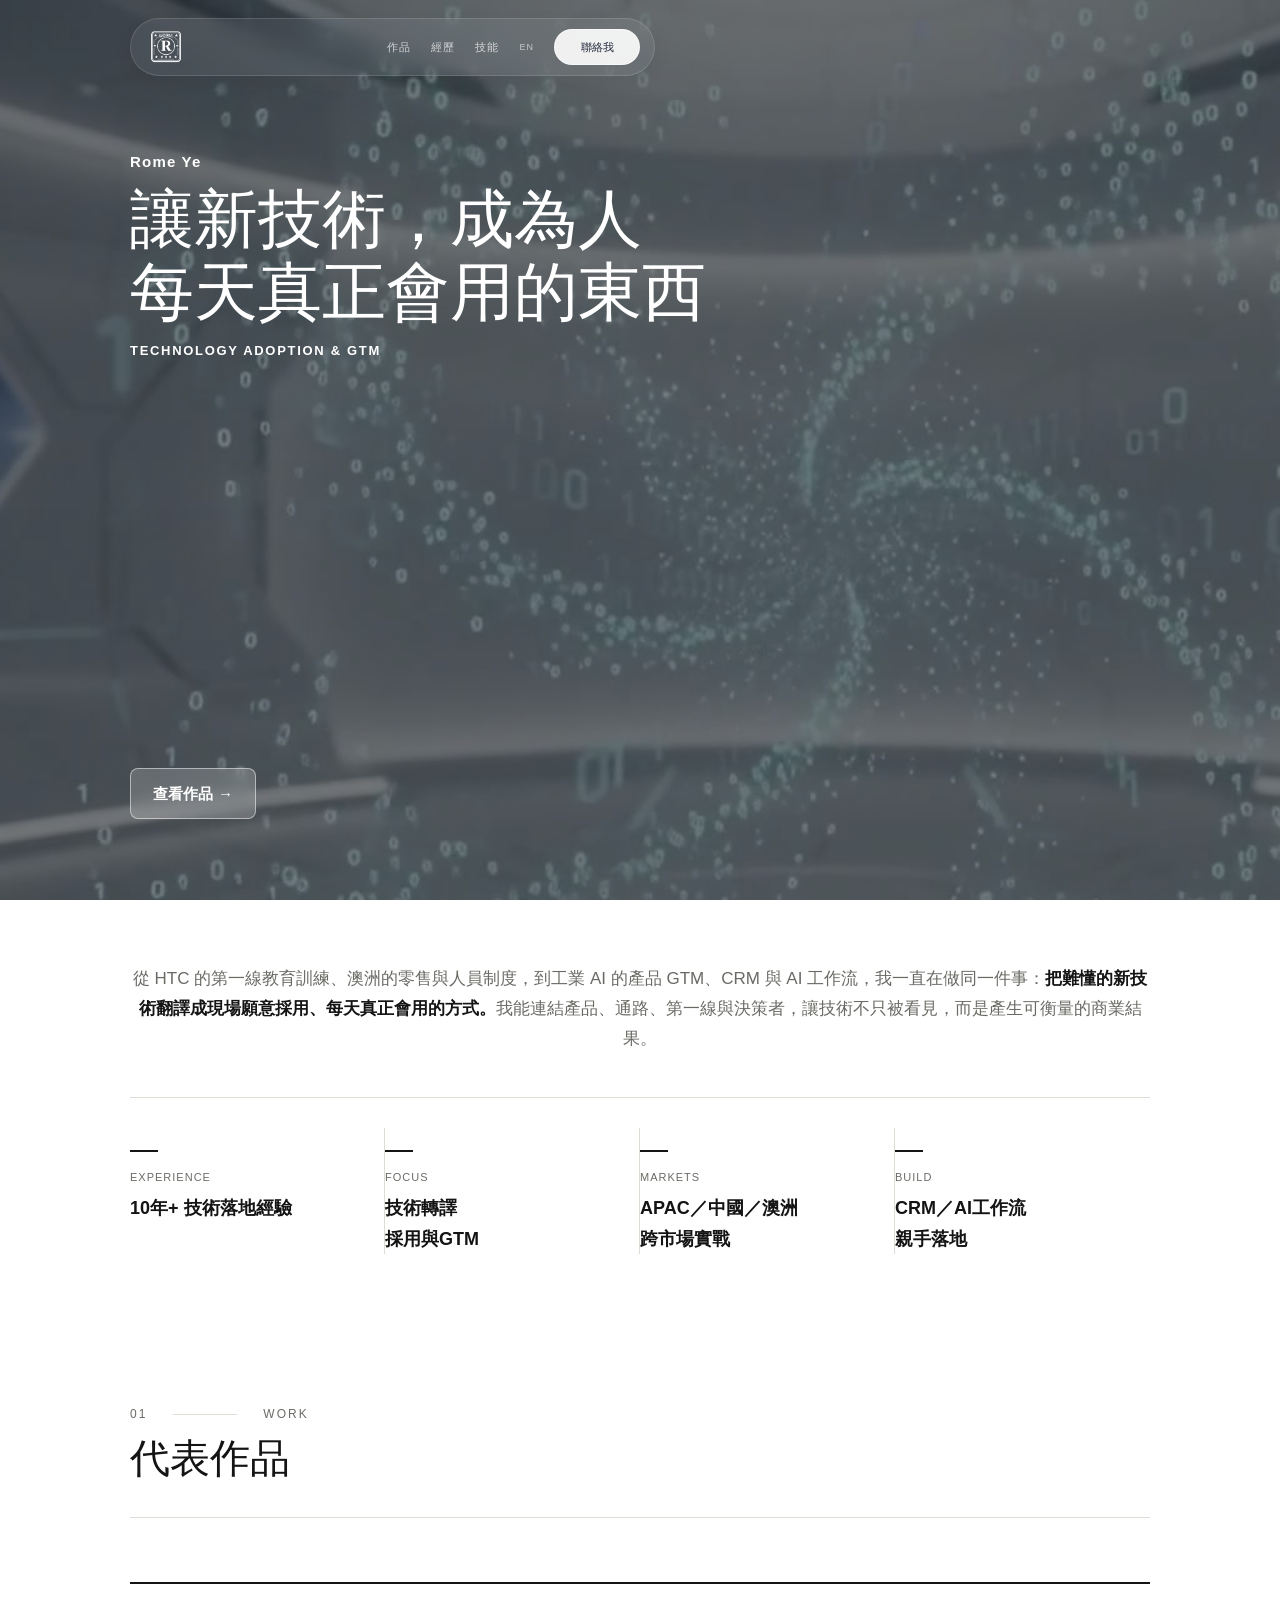
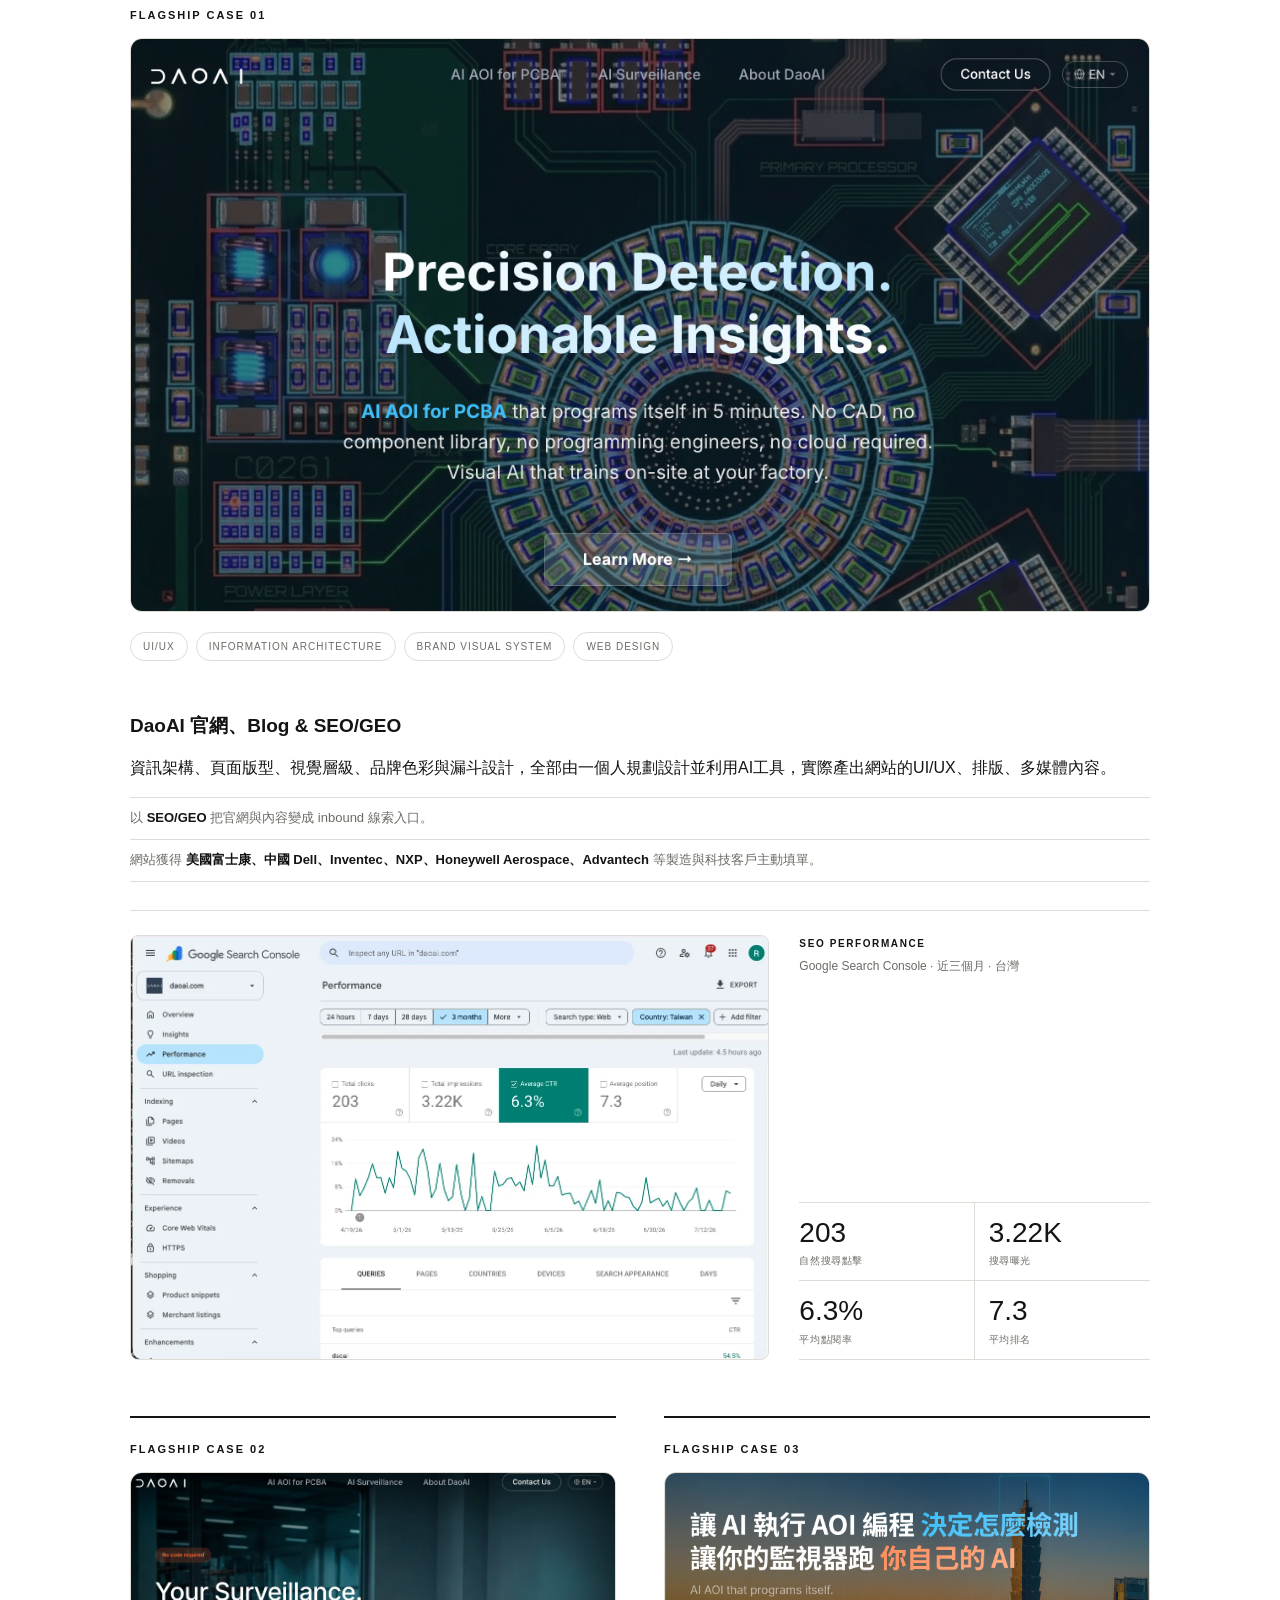
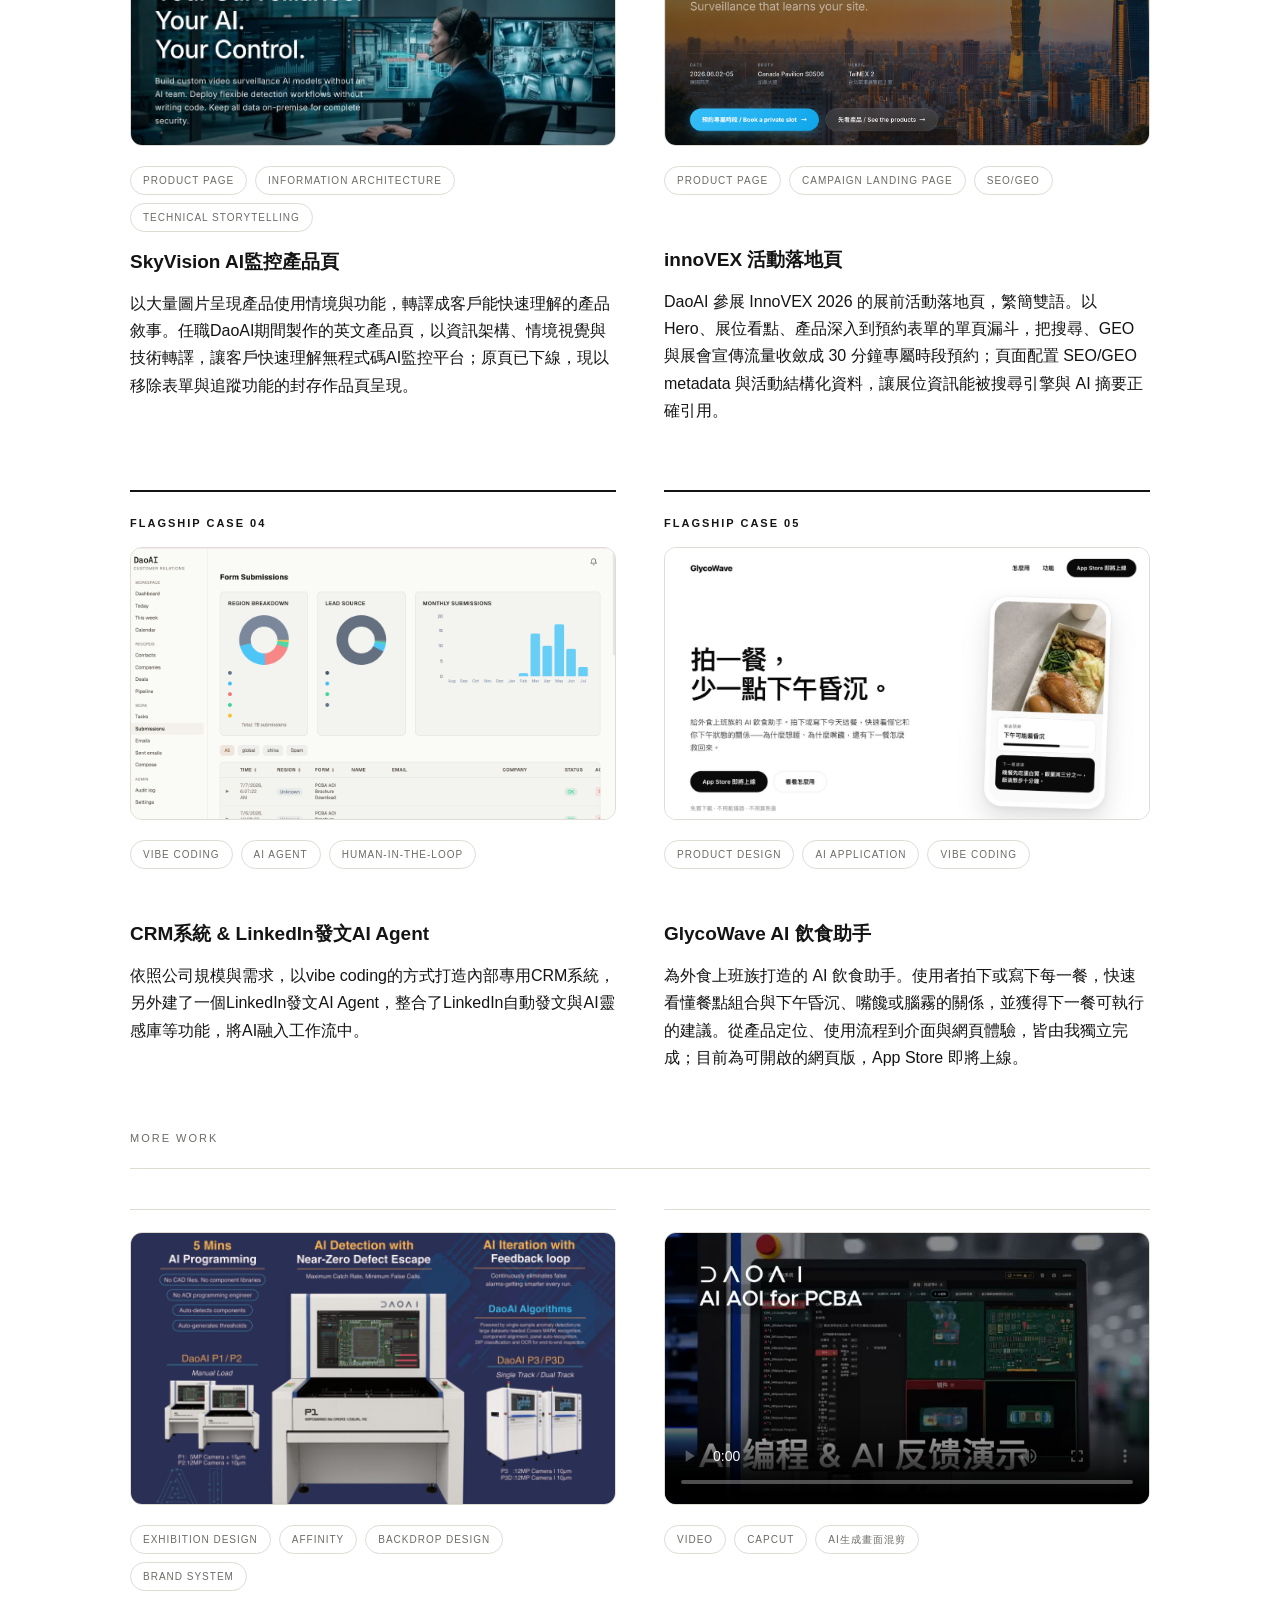
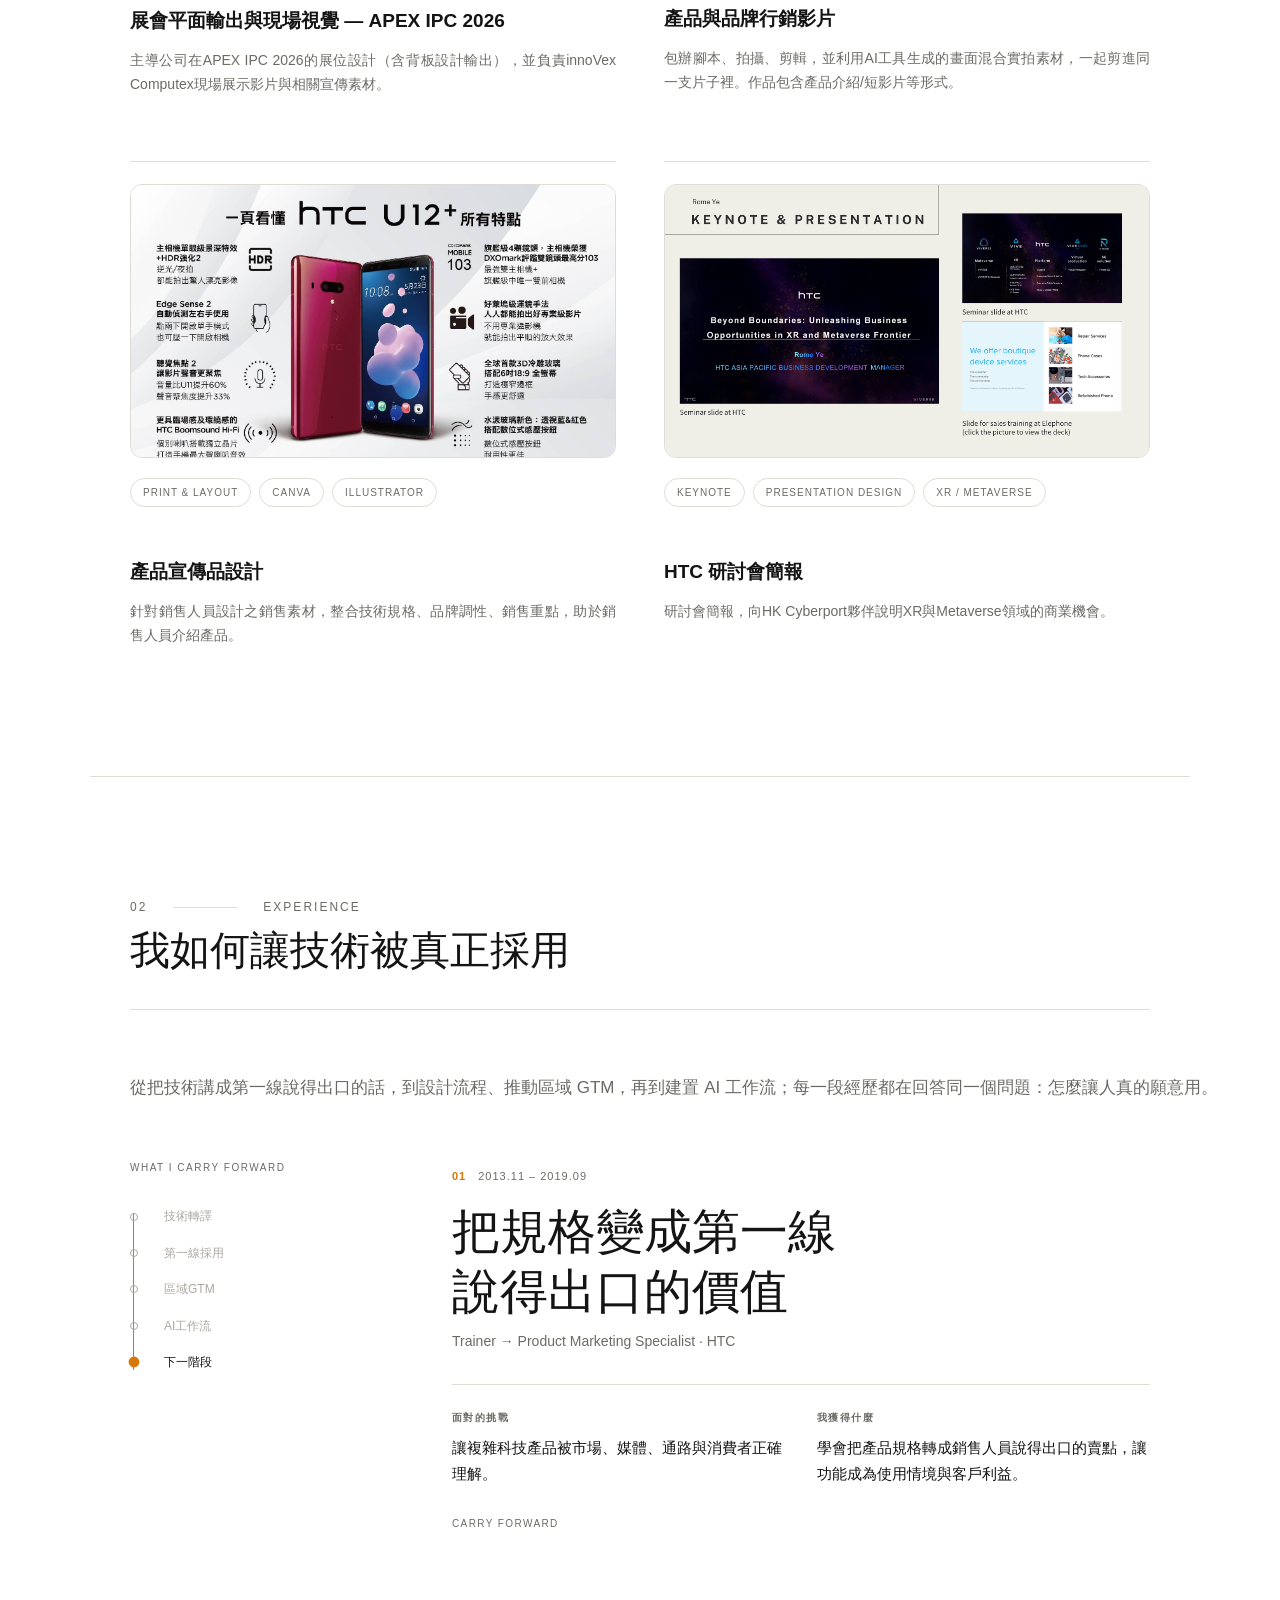
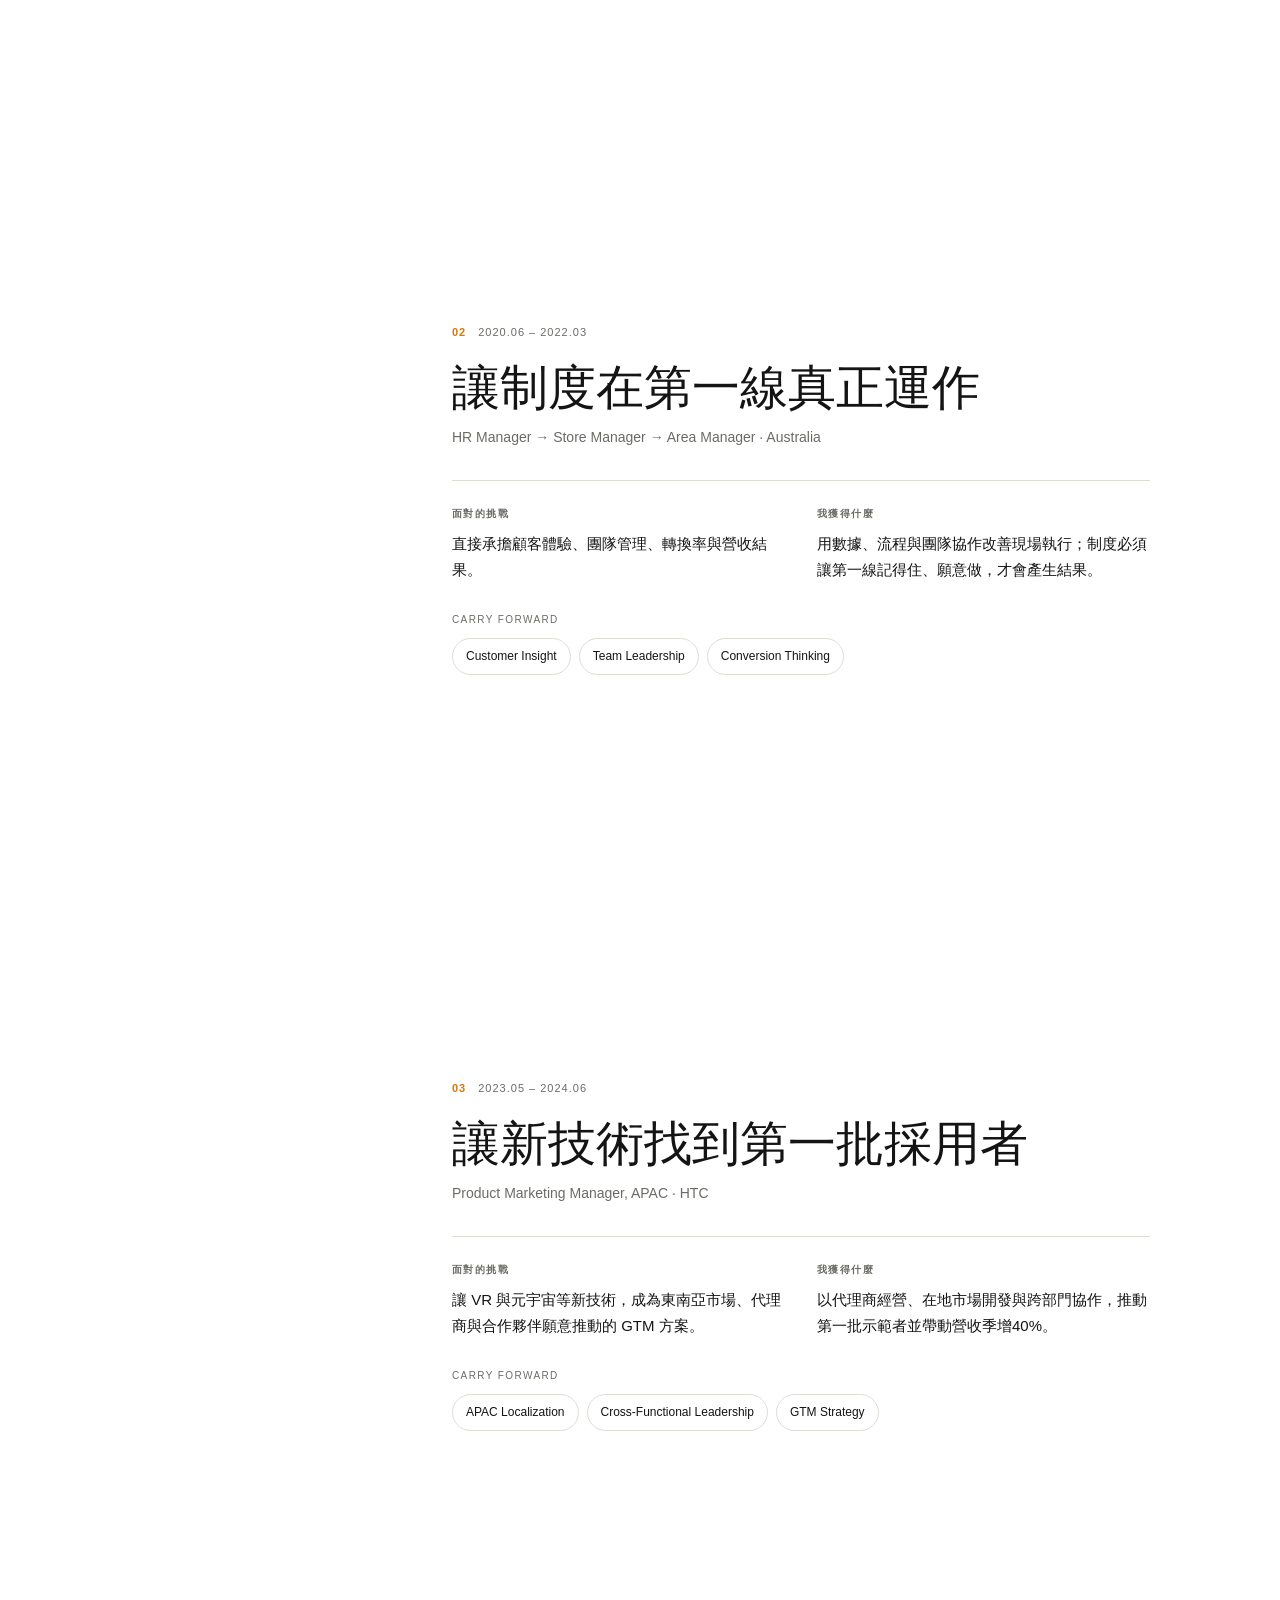
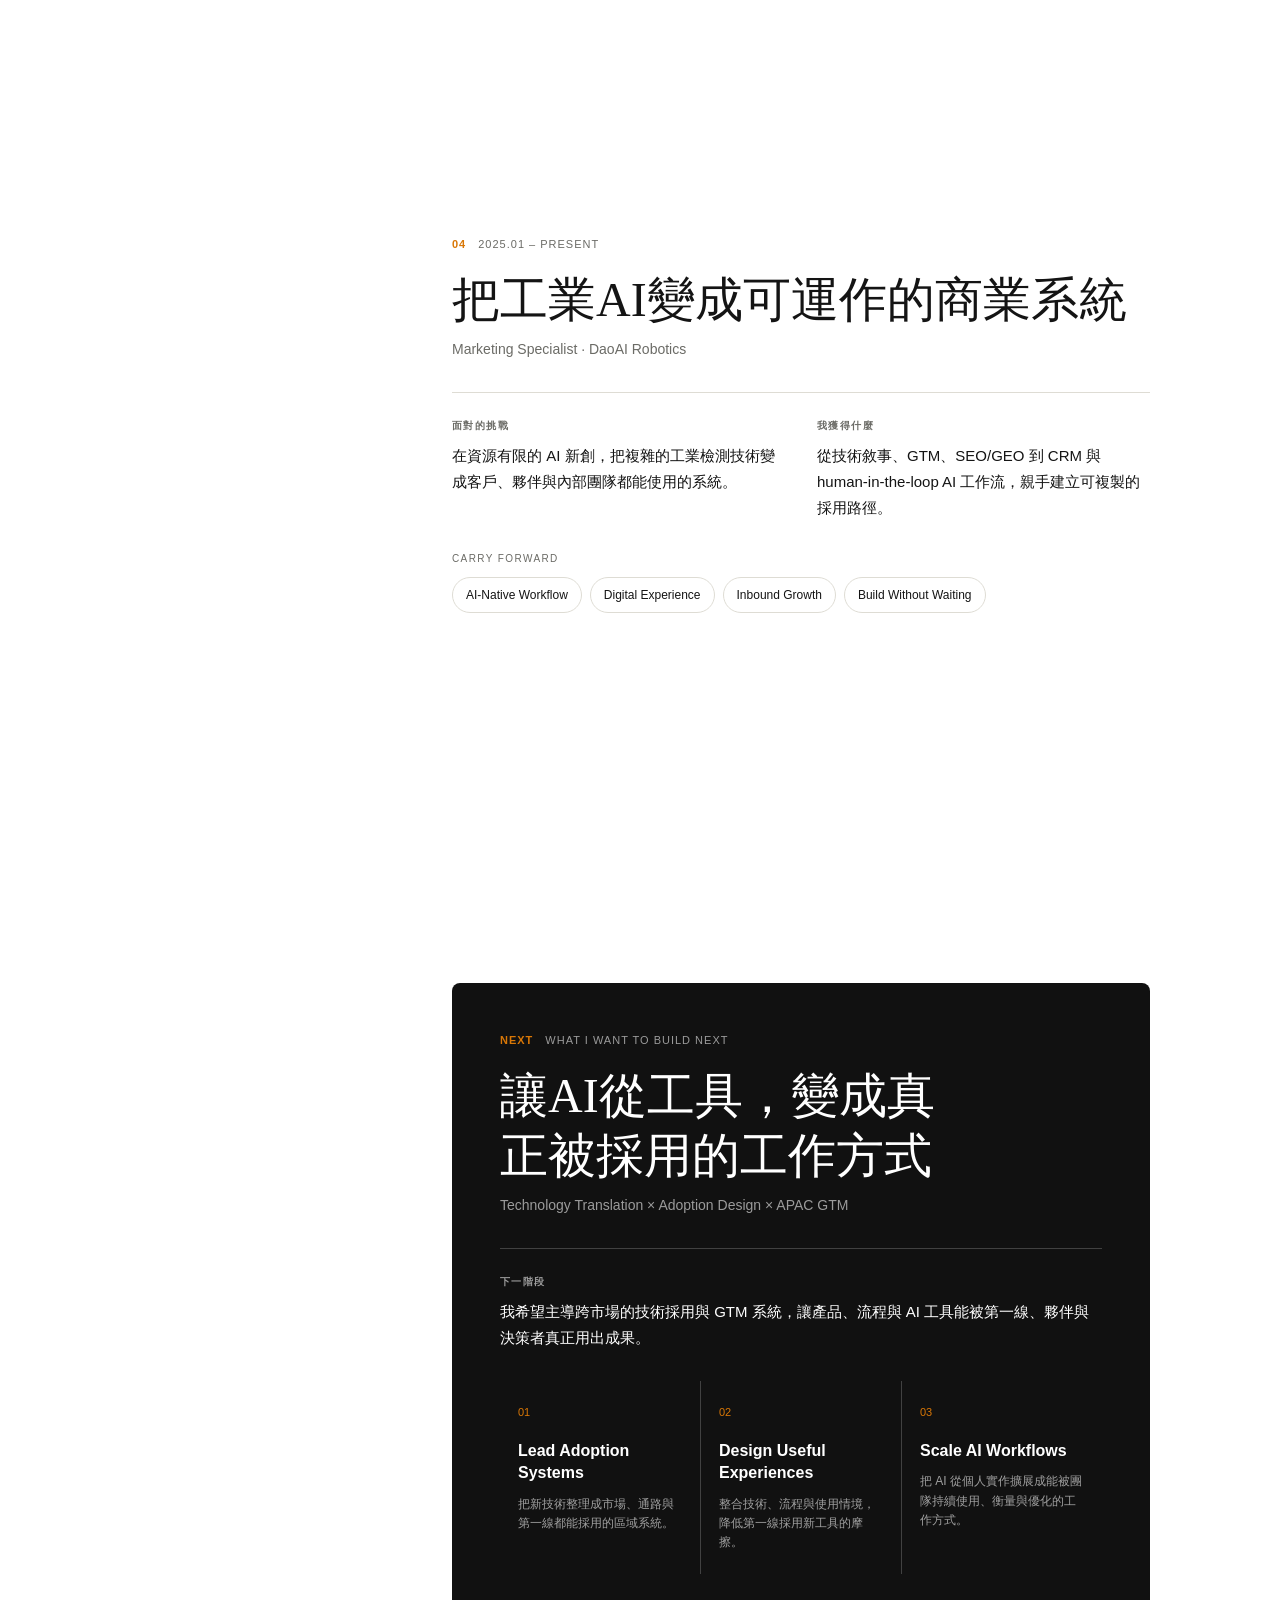
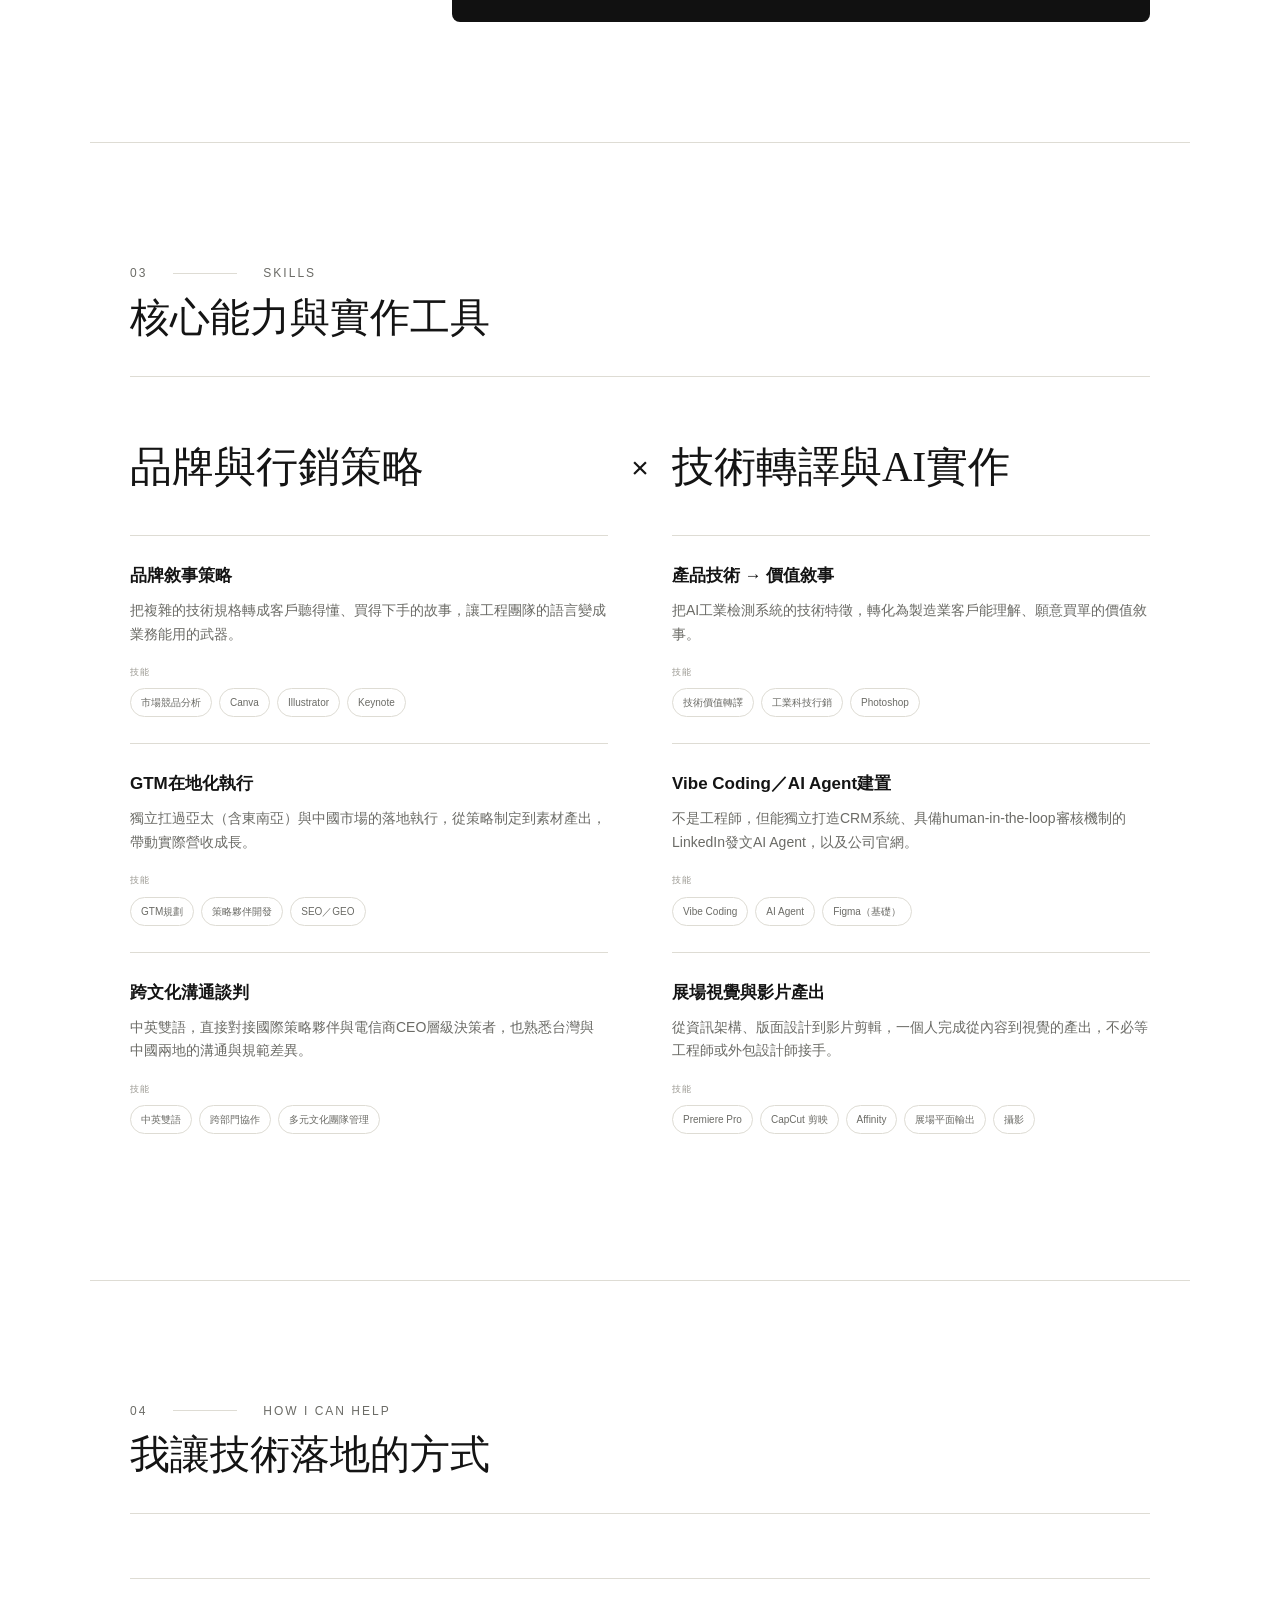
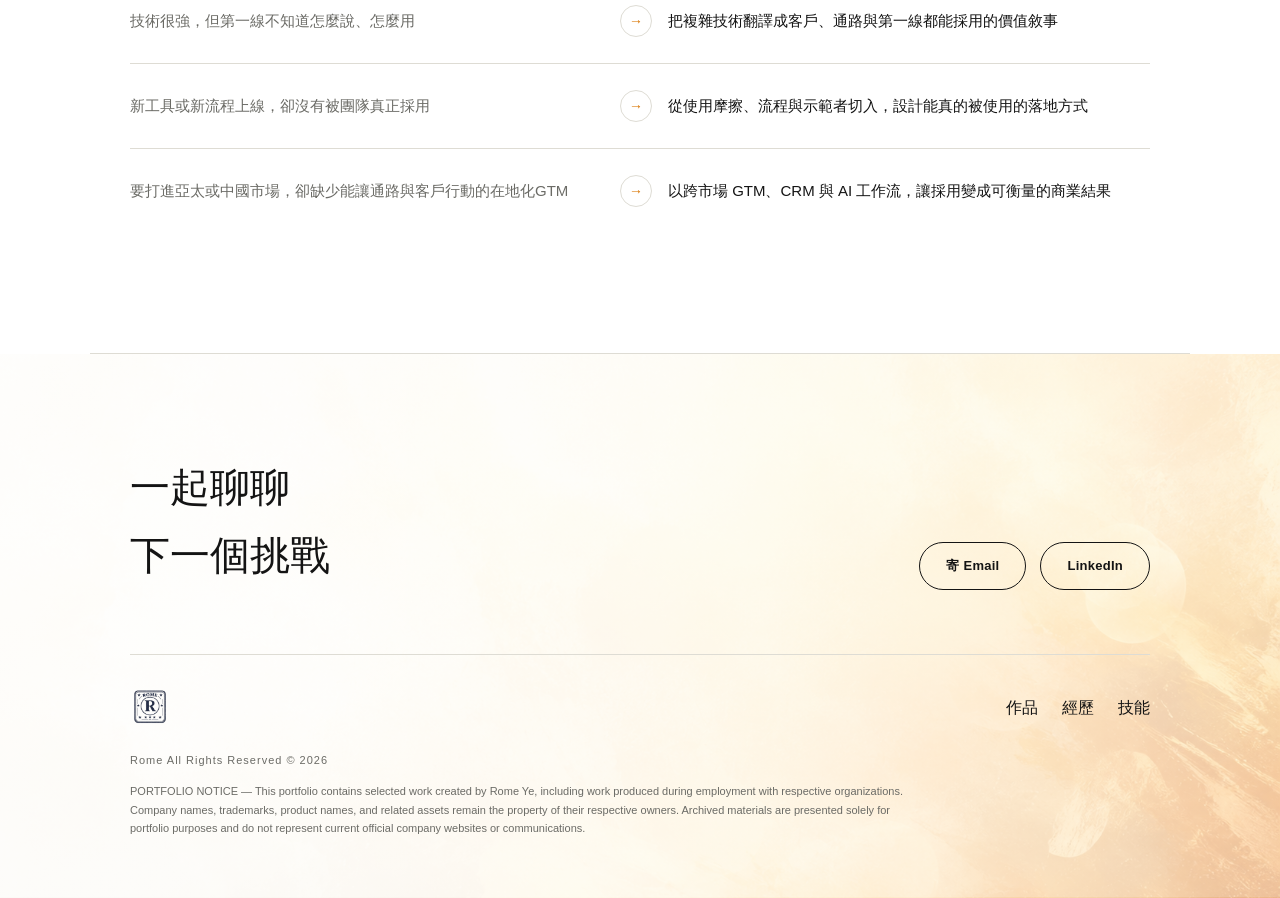
==== commit 2f0f8315: "Add GlycoWave AI nutrition assistant as Flagship Case 05" ====
--- a/index.html
+++ b/index.html
@@ -666,6 +666,18 @@
       </div>
     </div>
 
+    <div class="flagship-item">
+      <div class="flagship-label">Flagship Case 05</div>
+      <a class="thumb" href="https://n239.xyz/glycowave/" target="_blank" rel="noopener noreferrer" aria-label="開啟 GlycoWave AI 飲食助手">
+        <img src="thumb-glycowave-ui.jpg" alt="GlycoWave AI 飲食助手的產品介面與手機展示">
+      </a>
+      <div class="tag-row"><span class="tag">Product Design</span><span class="tag">AI Application</span><span class="tag">Vibe Coding</span></div>
+      <h3>GlycoWave AI 飲食助手</h3>
+      <div class="story">
+        <p>為外食上班族打造的 AI 飲食助手。使用者拍下或寫下每一餐，快速看懂餐點組合與下午昏沉、嘴饞或腦霧的關係，並獲得下一餐可執行的建議。從產品定位、使用流程到介面與網頁體驗，皆由我獨立完成；目前為可開啟的網頁版，App Store 即將上線。</p>
+      </div>
+    </div>
+
   </div>
 
   <div class="more-work-head">More Work</div>
@@ -926,12 +938,13 @@
             '不是工程師，但能獨立打造CRM系統、具備human-in-the-loop審核機制的LinkedIn發文AI Agent，以及公司官網。',
             '從資訊架構、版面設計到影片剪輯，一個人完成從內容到視覺的產出，不必等工程師或外包設計師接手。'
           ],
-          '.flagship-item h3': ['DaoAI 官網、Blog &amp; SEO/GEO', 'SkyVision AI監控產品頁', 'innoVEX 活動落地頁', 'CRM系統 &amp; LinkedIn發文AI Agent'],
+          '.flagship-item h3': ['DaoAI 官網、Blog &amp; SEO/GEO', 'SkyVision AI監控產品頁', 'innoVEX 活動落地頁', 'CRM系統 &amp; LinkedIn發文AI Agent', 'GlycoWave AI 飲食助手'],
           '.flagship-item .story p': [
             '資訊架構、頁面版型、視覺層級、品牌色彩與漏斗設計，全部由一個人規劃設計並利用AI工具，實際產出網站的UI/UX、排版、多媒體內容。',
             '以大量圖片呈現產品使用情境與功能，轉譯成客戶能快速理解的產品敘事。任職DaoAI期間製作的英文產品頁，以資訊架構、情境視覺與技術轉譯，讓客戶快速理解無程式碼AI監控平台；原頁已下線，現以移除表單與追蹤功能的封存作品頁呈現。',
             'DaoAI 參展 InnoVEX 2026 的展前活動落地頁，繁簡雙語。以 Hero、展位看點、產品深入到預約表單的單頁漏斗，把搜尋、GEO 與展會宣傳流量收斂成 30 分鐘專屬時段預約；頁面配置 SEO/GEO metadata 與活動結構化資料，讓展位資訊能被搜尋引擎與 AI 摘要正確引用。',
-            '依照公司規模與需求，以vibe coding的方式打造內部專用CRM系統，另外建了一個LinkedIn發文AI Agent，整合了LinkedIn自動發文與AI靈感庫等功能，將AI融入工作流中。'
+            '依照公司規模與需求，以vibe coding的方式打造內部專用CRM系統，另外建了一個LinkedIn發文AI Agent，整合了LinkedIn自動發文與AI靈感庫等功能，將AI融入工作流中。',
+            '為外食上班族打造的 AI 飲食助手。使用者拍下或寫下每一餐，快速看懂餐點組合與下午昏沉、嘴饞或腦霧的關係，並獲得下一餐可執行的建議。從產品定位、使用流程到介面與網頁體驗，皆由我獨立完成；目前為可開啟的網頁版，App Store 即將上線。'
           ],
           '.impact-list li': [
             '以 <strong>SEO/GEO</strong> 把官網與內容變成 inbound 線索入口。',
@@ -946,7 +959,7 @@
             '針對銷售人員設計之銷售素材，整合技術規格、品牌調性、銷售重點，助於銷售人員介紹產品。',
             '研討會簡報，向HK Cyberport夥伴說明XR與Metaverse領域的商業機會。'
           ],
-          '#work .tag': ['UI/UX', 'Information Architecture', 'Brand Visual System', 'Web Design', 'Product Page', 'Information Architecture', 'Technical Storytelling', 'Product Page', 'Campaign Landing Page', 'SEO/GEO', 'Vibe Coding', 'AI Agent', 'Human-in-the-loop', 'Exhibition Design', 'Affinity', 'Backdrop Design', 'Brand System', 'Video', 'CapCut', 'AI生成畫面混剪', 'Print &amp; Layout', 'Canva', 'Illustrator', 'Keynote', 'Presentation Design', 'XR / Metaverse'],
+          '#work .tag': ['UI/UX', 'Information Architecture', 'Brand Visual System', 'Web Design', 'Product Page', 'Information Architecture', 'Technical Storytelling', 'Product Page', 'Campaign Landing Page', 'SEO/GEO', 'Vibe Coding', 'AI Agent', 'Human-in-the-loop', 'Product Design', 'AI Application', 'Vibe Coding', 'Exhibition Design', 'Affinity', 'Backdrop Design', 'Brand System', 'Video', 'CapCut', 'AI生成畫面混剪', 'Print &amp; Layout', 'Canva', 'Illustrator', 'Keynote', 'Presentation Design', 'XR / Metaverse'],
           '.current-badge': ['現職'],
           '.titem .period': ['2025.01 – 至今', '2023.05 – 2024.06', '2022.03 – 2023.04', '2020.06 – 2022.03', '2013.11 – 2019.09'],
           '.titem li': [
@@ -1017,12 +1030,13 @@
             'I am not an engineer, but I can independently build internal CRM systems, human-in-the-loop LinkedIn posting AI Agents, and company websites.',
             'From information architecture and layout design to video editing, I can produce content and visuals without waiting on engineering or outsourced design.'
           ],
-          '.flagship-item h3': ['DaoAI Website, Blog &amp; SEO/GEO', 'SkyVision AI Surveillance Product Page', 'Product Page / Campaign Landing Page', 'CRM System &amp; LinkedIn Posting AI Agent'],
+          '.flagship-item h3': ['DaoAI Website, Blog &amp; SEO/GEO', 'SkyVision AI Surveillance Product Page', 'Product Page / Campaign Landing Page', 'CRM System &amp; LinkedIn Posting AI Agent', 'GlycoWave AI Nutrition Assistant'],
           '.flagship-item .story p': [
             'I planned the information architecture, page layouts, visual hierarchy, brand colors, and funnel design, then used AI tools to execute the website UI/UX, layout, and multimedia content.',
             'Built an image-led product page that presents product use cases and features through concrete visuals, translating them into a product narrative customers can understand quickly. Created this English product page while working at DaoAI. Information architecture, scenario-led visuals, and technical translation made the no-code AI surveillance platform easier to understand. The original page is offline; this portfolio archive removes forms and tracking.',
             'Pre-show landing page for DaoAI at InnoVEX 2026, in Traditional and Simplified Chinese. A single-page funnel — hero, booth highlights, product deep-dives, booking form — channels search, GEO, and trade-show traffic into 30-minute private slot bookings. SEO/GEO metadata and event structured data make the booth details citable by search engines and AI summaries.',
-            'Based on company needs, I used vibe coding to build an internal CRM system and a LinkedIn posting AI Agent with automated posting and an AI inspiration library, embedding AI into the workflow.'
+            'Based on company needs, I used vibe coding to build an internal CRM system and a LinkedIn posting AI Agent with automated posting and an AI inspiration library, embedding AI into the workflow.',
+            'An AI nutrition assistant for office workers who eat out. Users photograph or describe a meal to understand how it may relate to afternoon fatigue, cravings, or brain fog, then receive practical guidance for their next meal. I independently completed the product positioning, user flow, interface, and web experience. The web version is live; the App Store release is coming soon.'
           ],
           '.impact-list li': [
             'Used <strong>SEO/GEO</strong> to turn the website and content system into an inbound lead channel.',
@@ -1037,7 +1051,7 @@
             'Designed sales enablement materials that connect technical specifications, brand tone, and sales priorities for frontline teams.',
             'Designed a seminar presentation for HK Cyberport partners on business opportunities in XR and the metaverse.'
           ],
-          '#work .tag': ['UI/UX', 'Information Architecture', 'Brand Visual System', 'Web Design', 'Product Page', 'Information Architecture', 'Technical Storytelling', 'Product Page', 'Campaign Landing Page', 'SEO/GEO', 'Vibe Coding', 'AI Agent', 'Human-in-the-loop', 'Exhibition Design', 'Affinity', 'Backdrop Design', 'Brand System', 'Video', 'CapCut', 'AI-Generated Mixed Footage', 'Print &amp; Layout', 'Canva', 'Illustrator', 'Keynote', 'Presentation Design', 'XR / Metaverse'],
+          '#work .tag': ['UI/UX', 'Information Architecture', 'Brand Visual System', 'Web Design', 'Product Page', 'Information Architecture', 'Technical Storytelling', 'Product Page', 'Campaign Landing Page', 'SEO/GEO', 'Vibe Coding', 'AI Agent', 'Human-in-the-loop', 'Product Design', 'AI Application', 'Vibe Coding', 'Exhibition Design', 'Affinity', 'Backdrop Design', 'Brand System', 'Video', 'CapCut', 'AI-Generated Mixed Footage', 'Print &amp; Layout', 'Canva', 'Illustrator', 'Keynote', 'Presentation Design', 'XR / Metaverse'],
           '.current-badge': ['Current'],
           '.titem .period': ['Jan 2025 – Present', 'May 2023 – Jun 2024', 'Mar 2022 – Apr 2023', 'Jun 2020 – Mar 2022', 'Nov 2013 – Sep 2019'],
           '.titem li': [
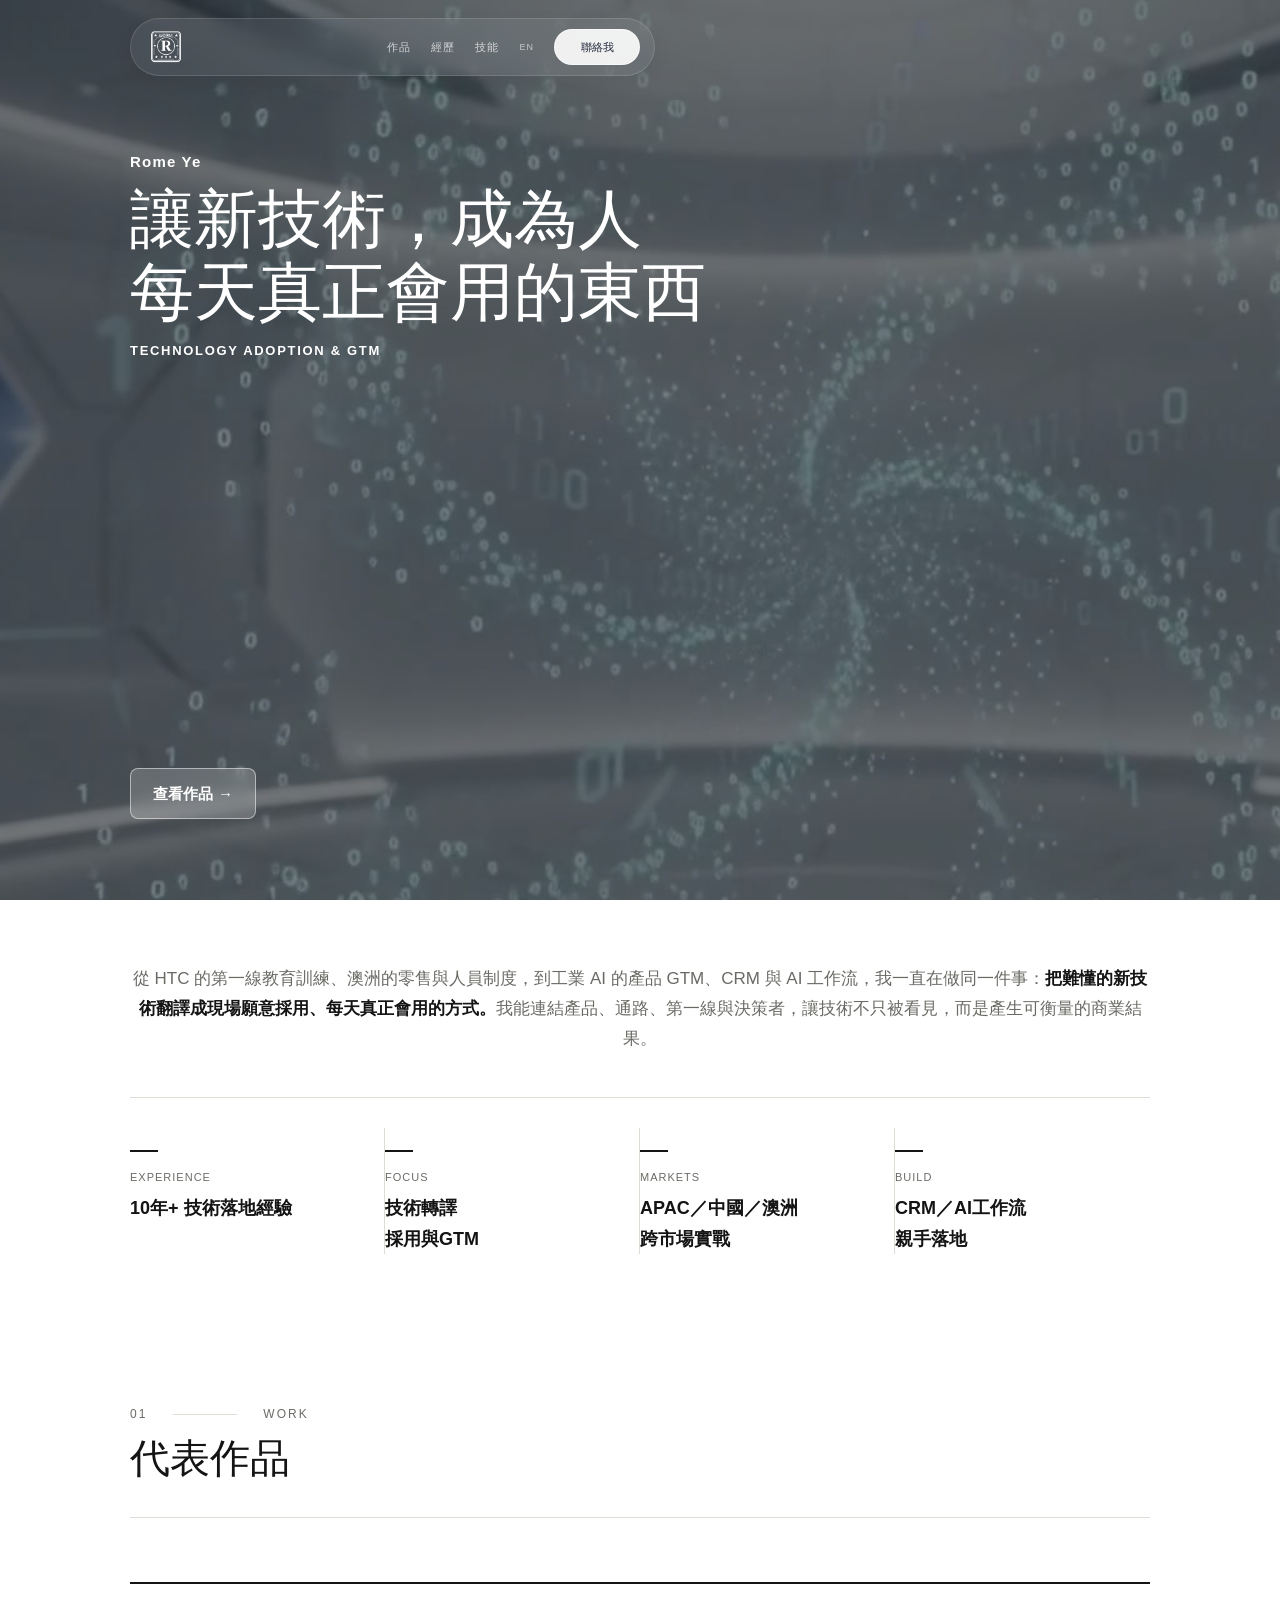
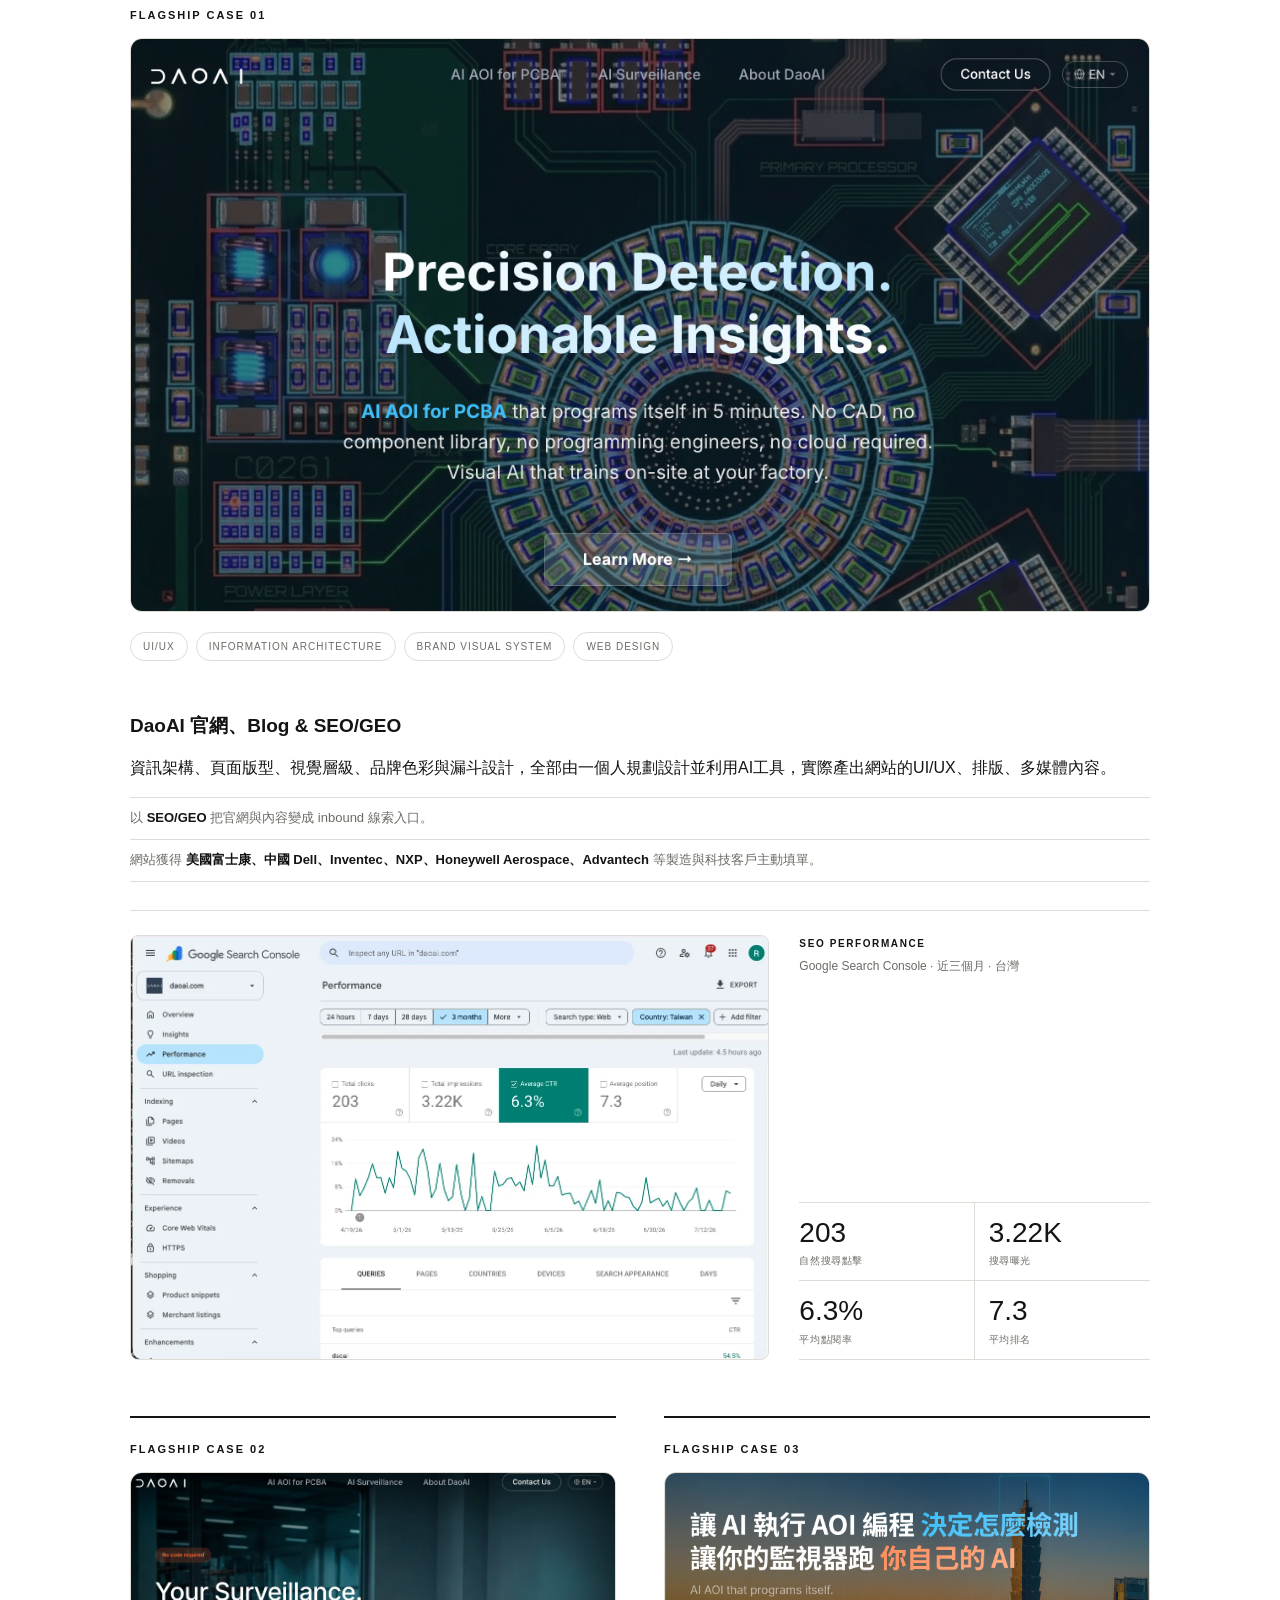
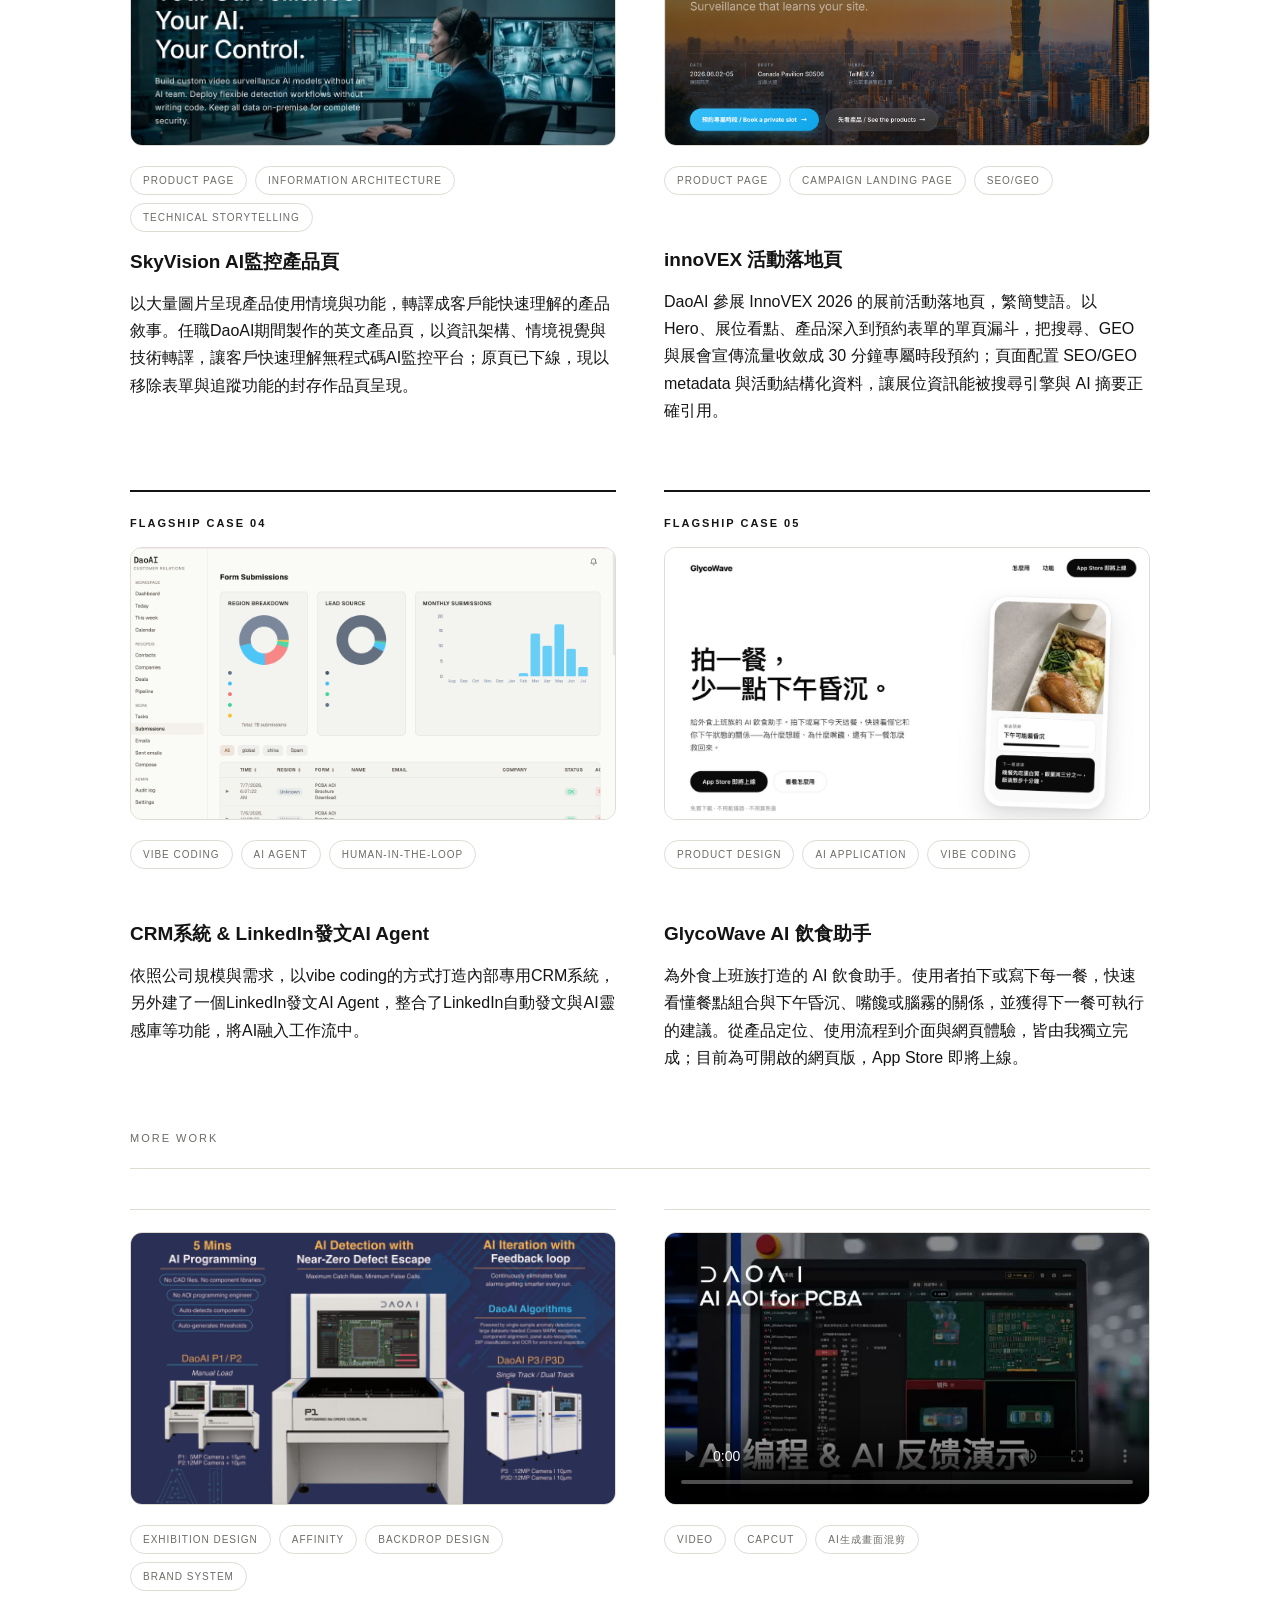
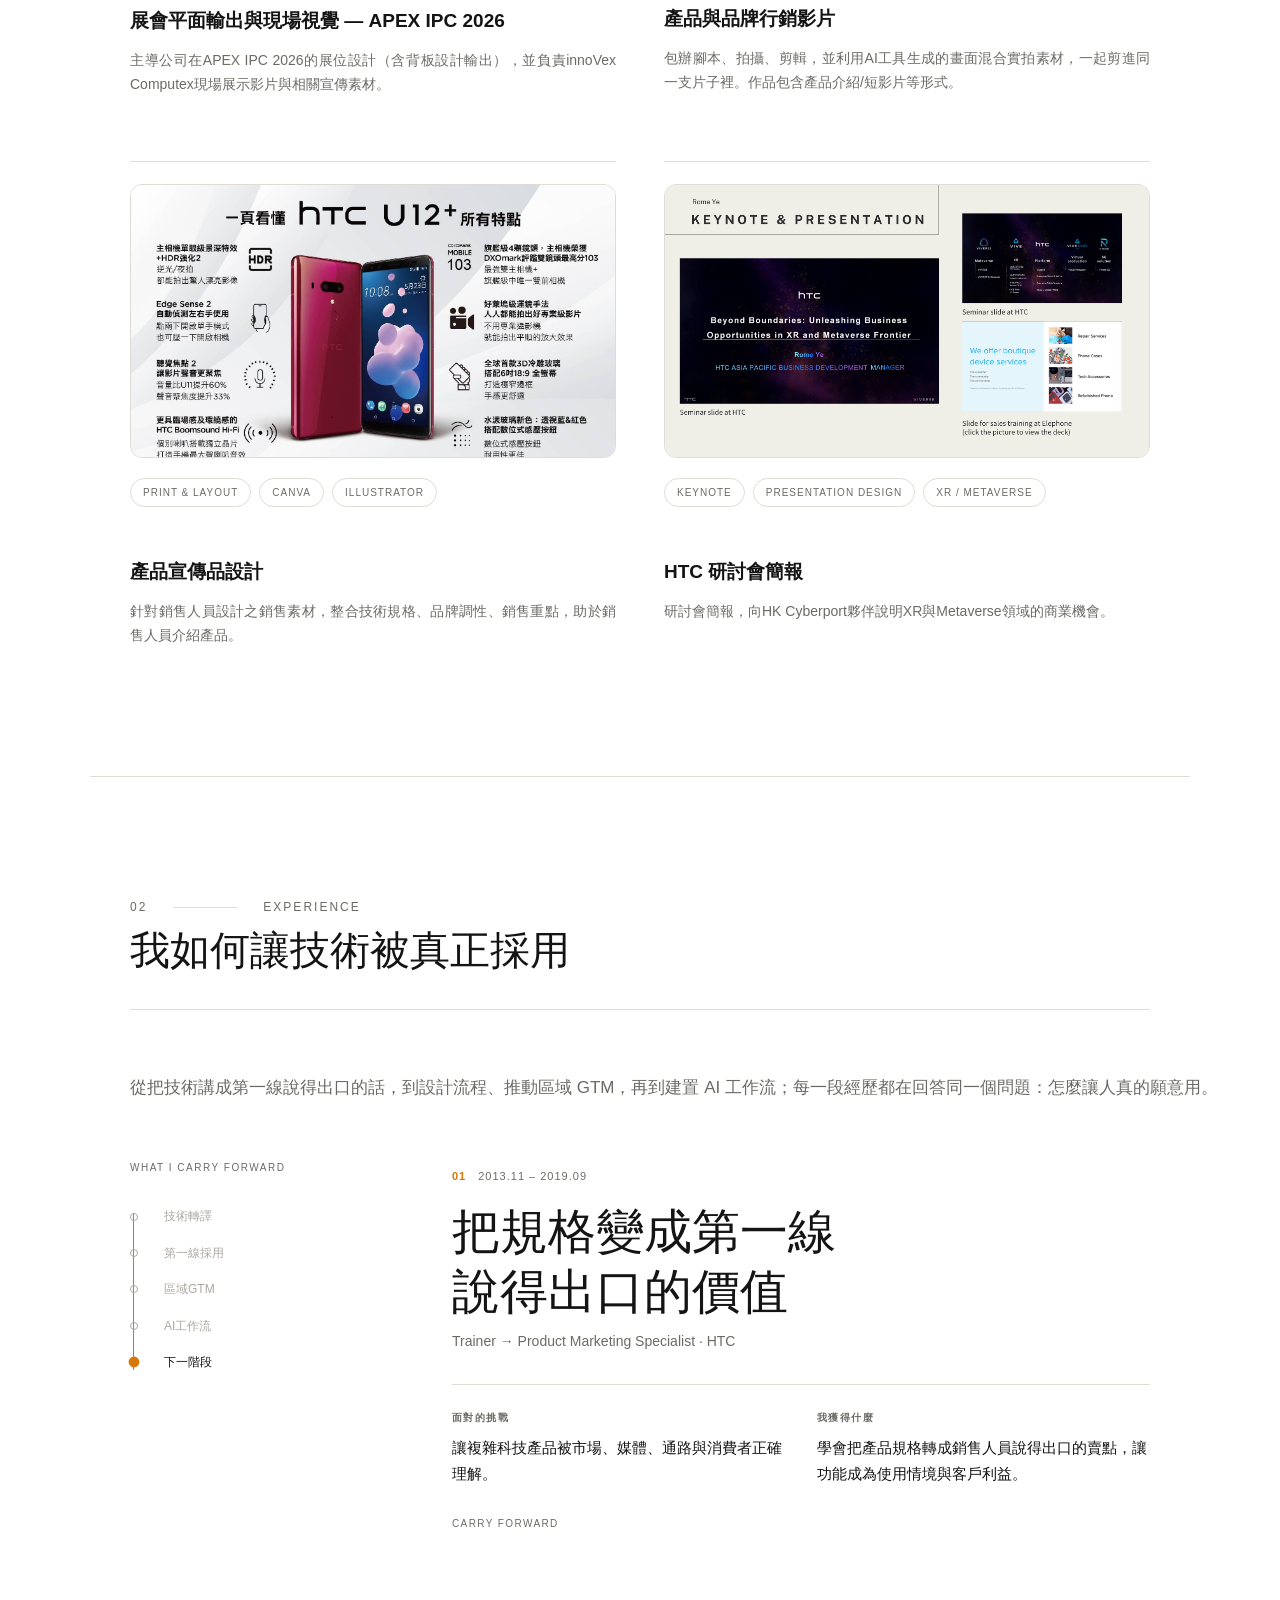
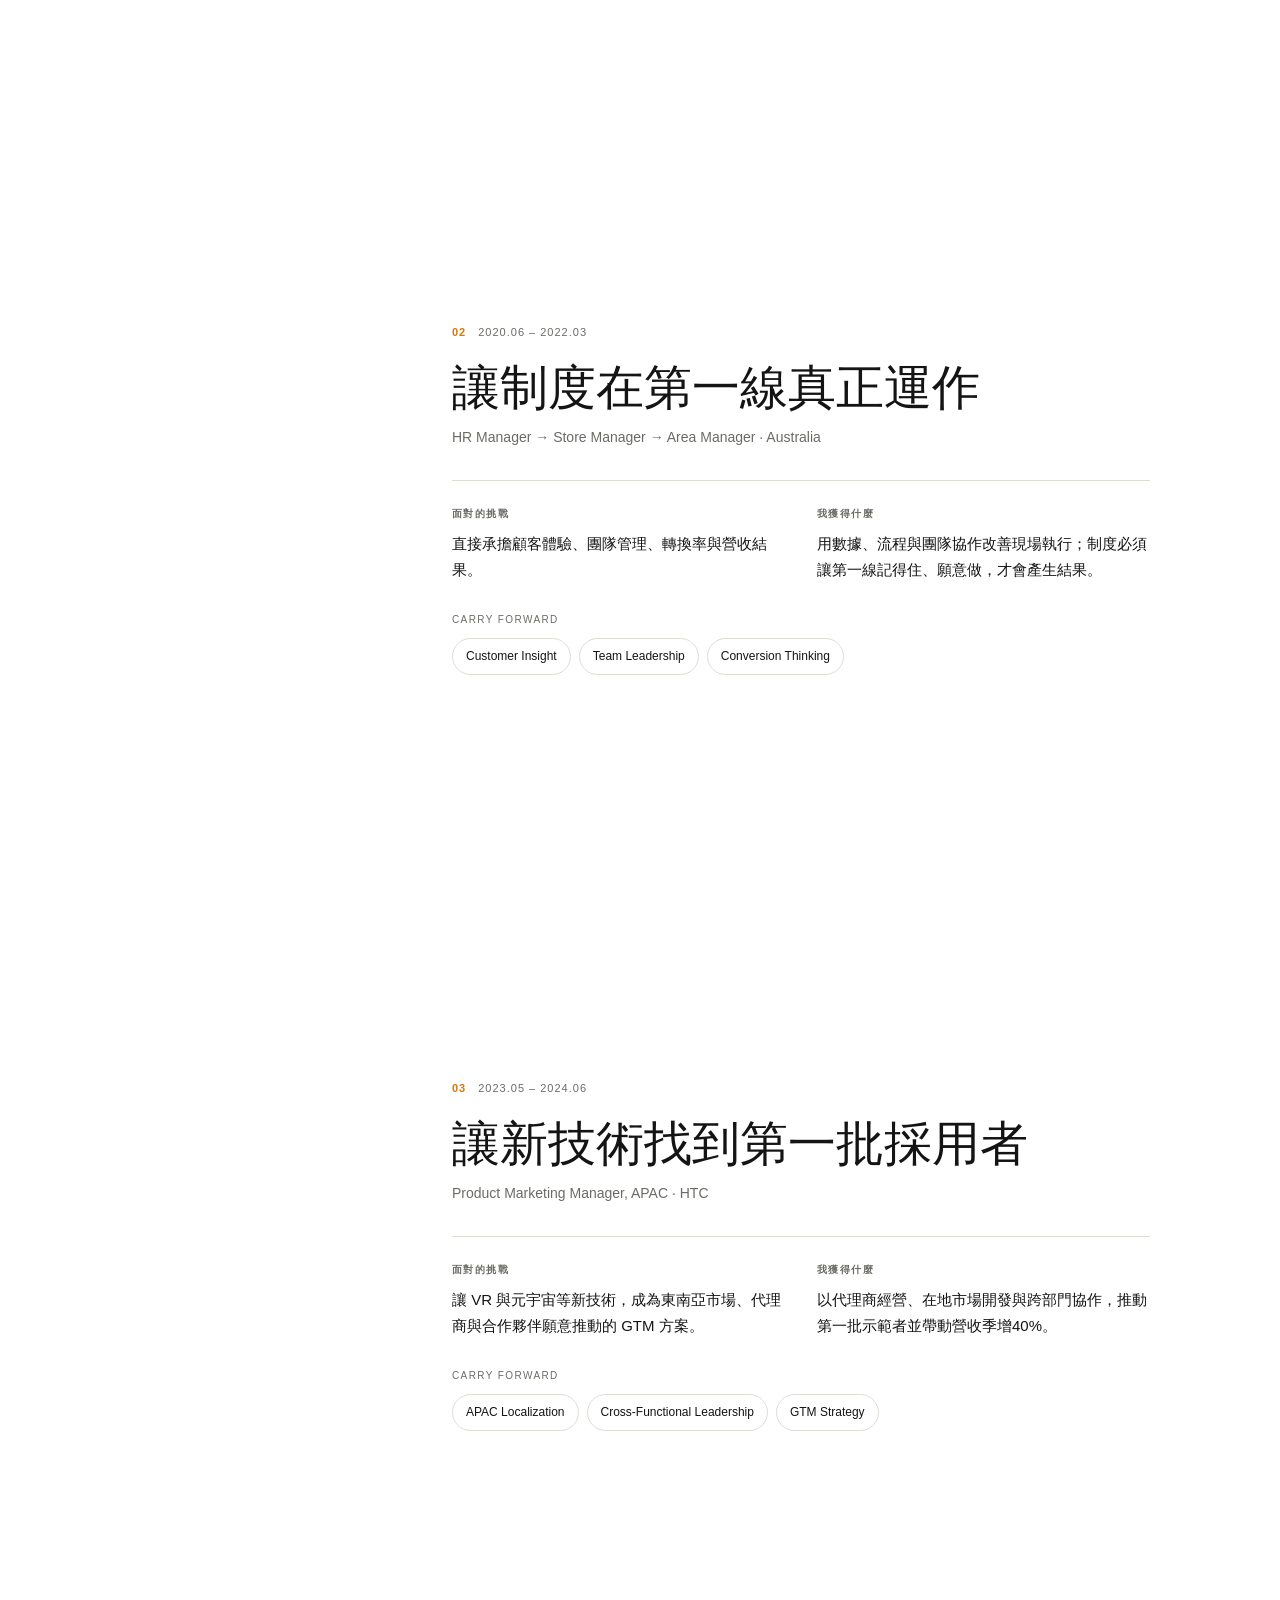
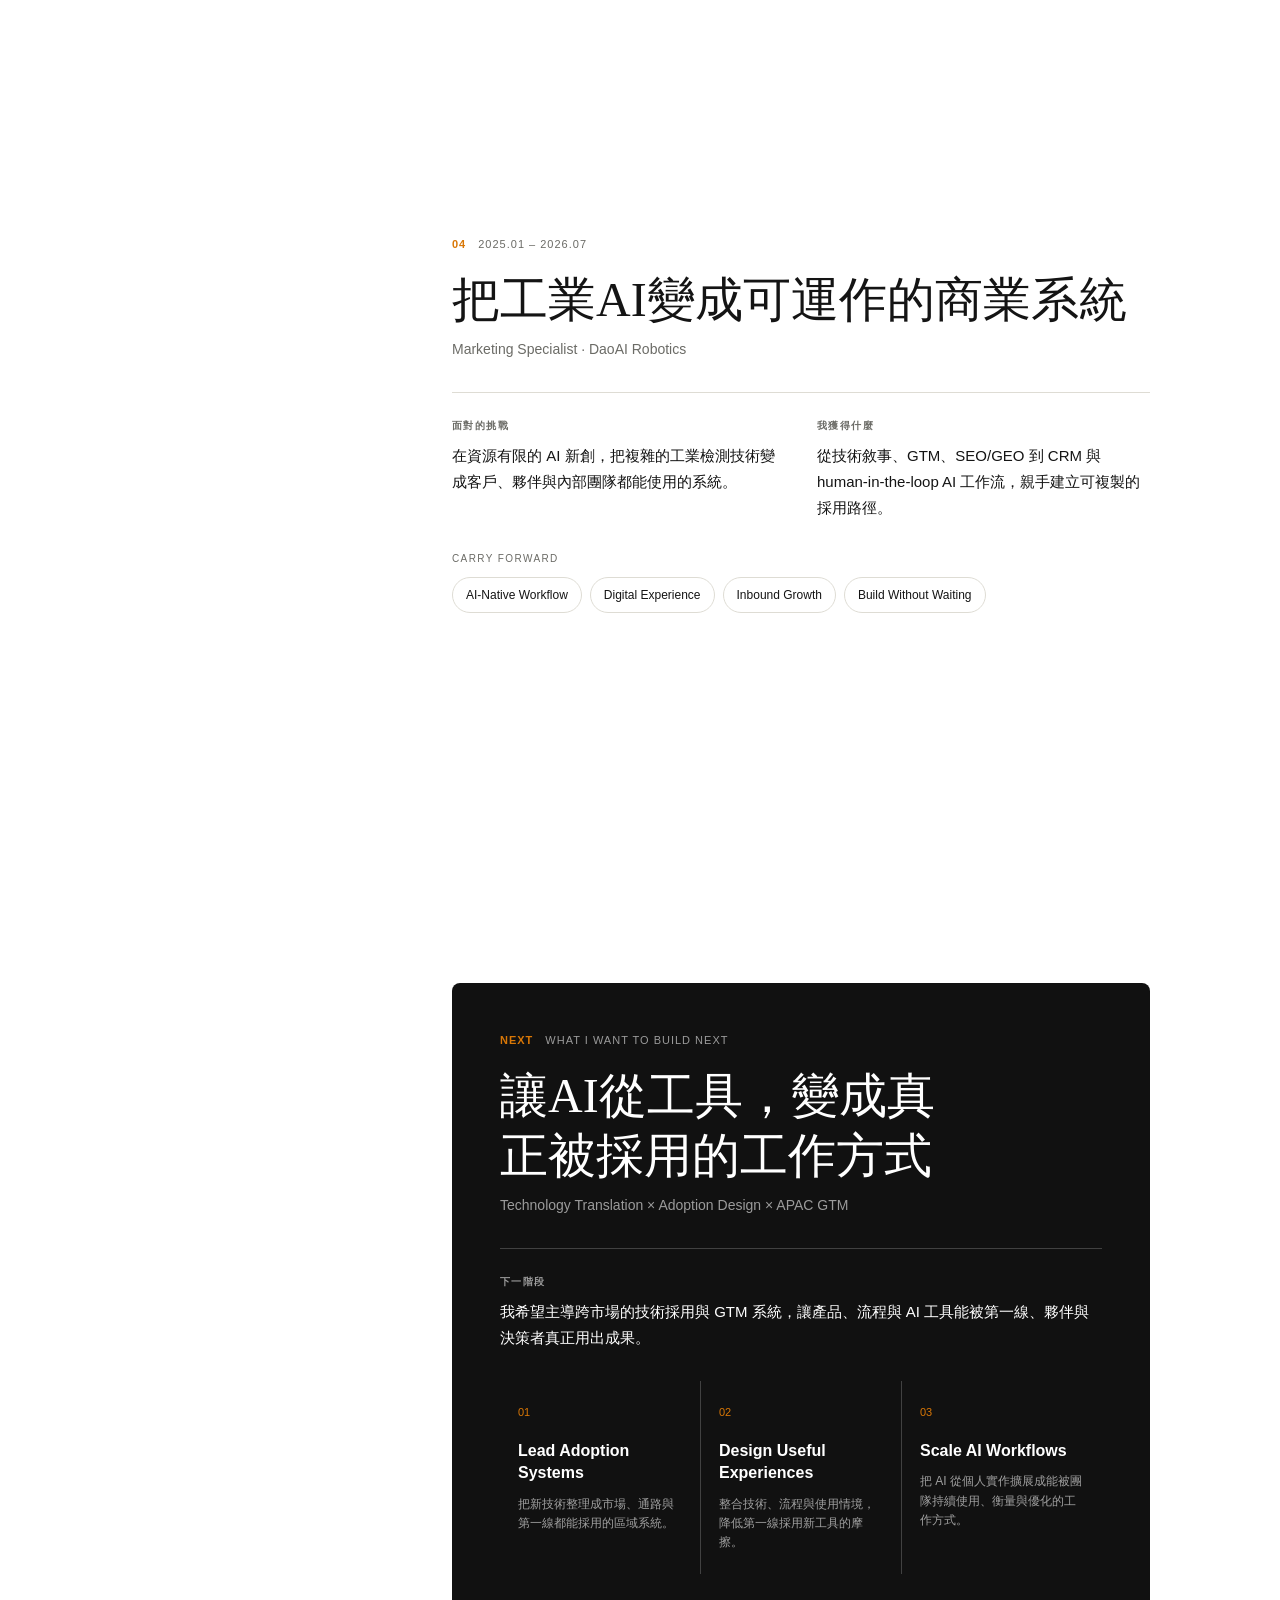
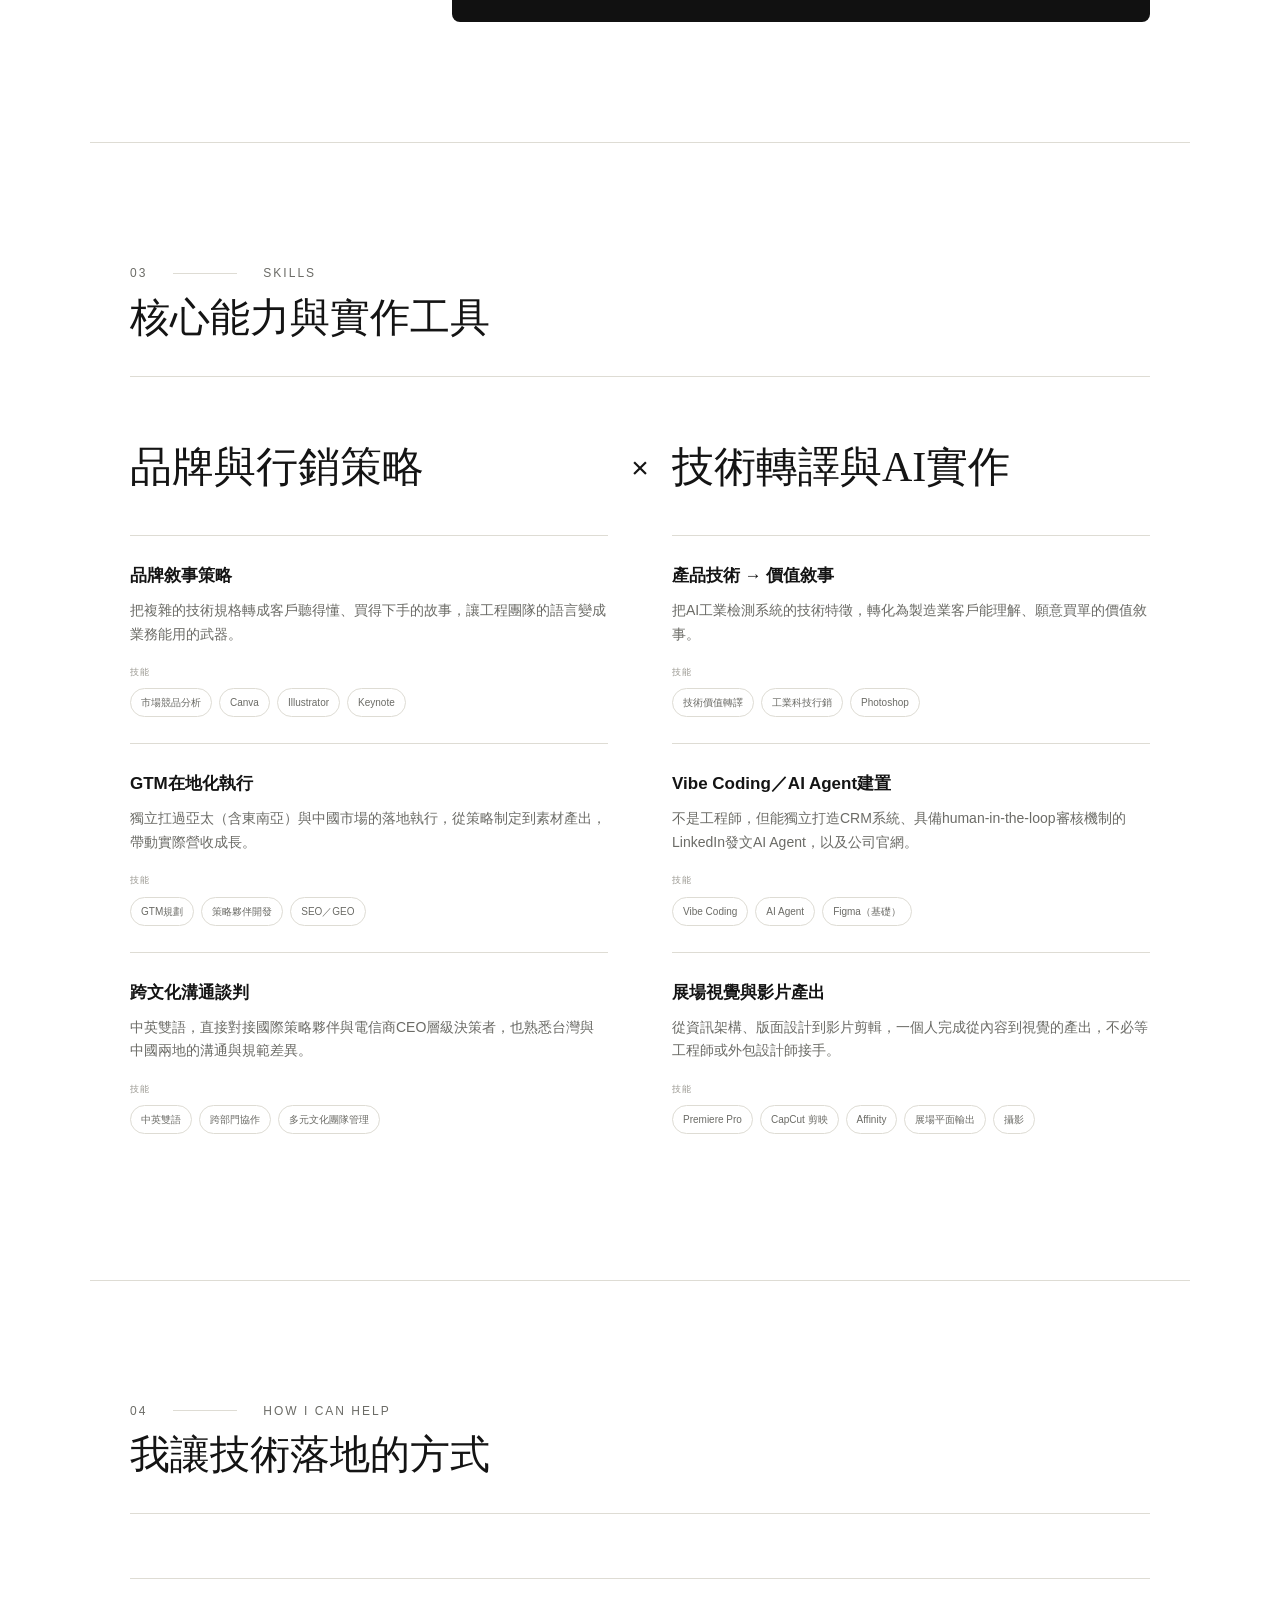
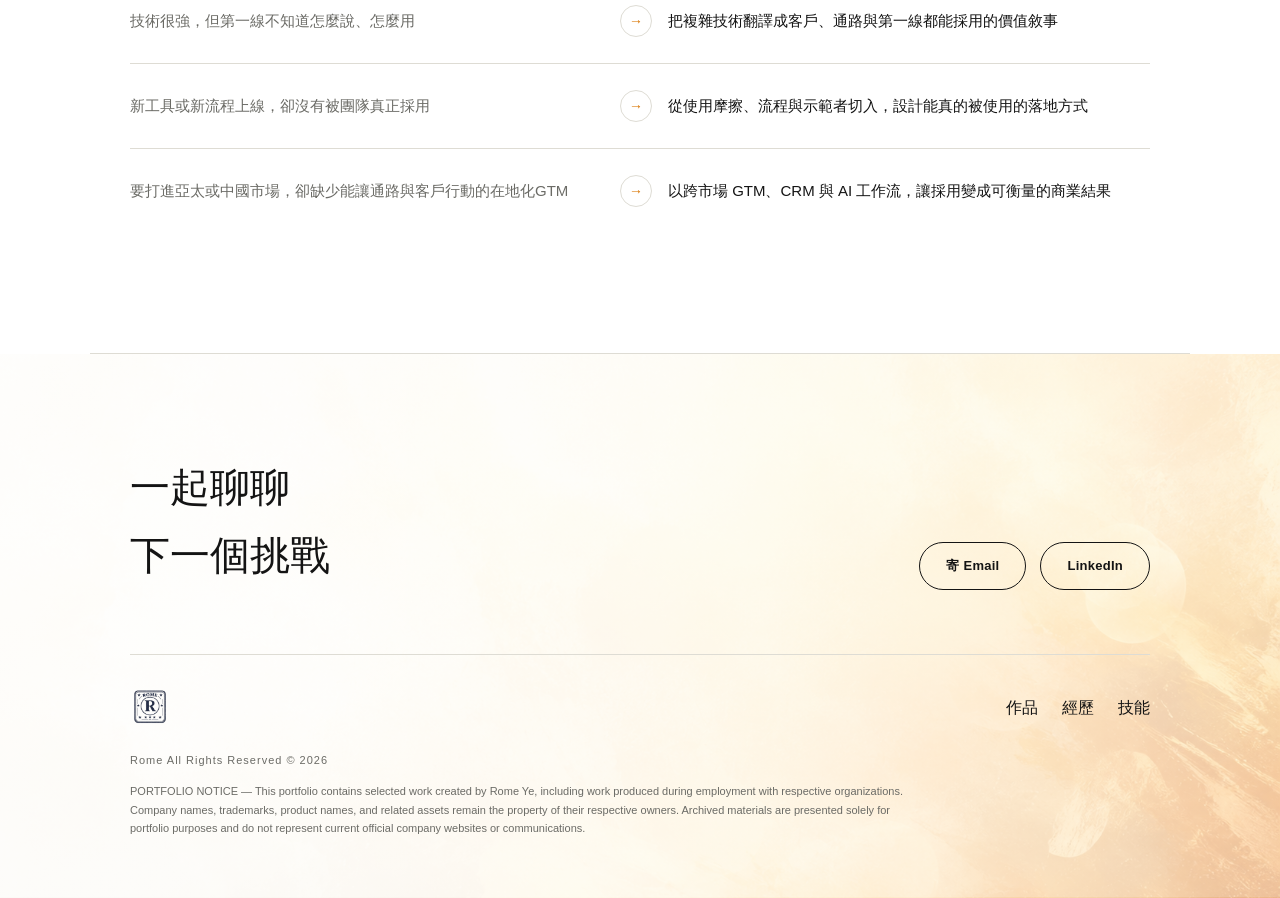
==== commit 94d0bb40: "Update DaoAI tenure to 2025.01 - 2026.07" ====
--- a/index.html
+++ b/index.html
@@ -793,7 +793,7 @@
       </article>
 
       <article class="experience-card" data-step="3">
-        <div class="chapter-meta"><span class="chapter-index">04</span><span>2025.01 – Present</span></div>
+        <div class="chapter-meta"><span class="chapter-index">04</span><span>2025.01 – 2026.07</span></div>
         <h3>把工業AI變成可運作的商業系統</h3>
         <div class="chapter-org">Marketing Specialist · DaoAI Robotics</div>
         <div class="chapter-grid">
@@ -961,7 +961,7 @@
           ],
           '#work .tag': ['UI/UX', 'Information Architecture', 'Brand Visual System', 'Web Design', 'Product Page', 'Information Architecture', 'Technical Storytelling', 'Product Page', 'Campaign Landing Page', 'SEO/GEO', 'Vibe Coding', 'AI Agent', 'Human-in-the-loop', 'Product Design', 'AI Application', 'Vibe Coding', 'Exhibition Design', 'Affinity', 'Backdrop Design', 'Brand System', 'Video', 'CapCut', 'AI生成畫面混剪', 'Print &amp; Layout', 'Canva', 'Illustrator', 'Keynote', 'Presentation Design', 'XR / Metaverse'],
           '.current-badge': ['現職'],
-          '.titem .period': ['2025.01 – 至今', '2023.05 – 2024.06', '2022.03 – 2023.04', '2020.06 – 2022.03', '2013.11 – 2019.09'],
+          '.titem .period': ['2025.01 – 2026.07', '2023.05 – 2024.06', '2022.03 – 2023.04', '2020.06 – 2022.03', '2013.11 – 2019.09'],
           '.titem li': [
             '用vibe coding的方式，獨立打造CRM系統與具備human-in-the-loop審核機制的LinkedIn發文AI Agent',
             '主導建立公司網站、部落格與SEO/GEO內容架構，獲得高價值製造與科技客戶主動填單',
@@ -1053,7 +1053,7 @@
           ],
           '#work .tag': ['UI/UX', 'Information Architecture', 'Brand Visual System', 'Web Design', 'Product Page', 'Information Architecture', 'Technical Storytelling', 'Product Page', 'Campaign Landing Page', 'SEO/GEO', 'Vibe Coding', 'AI Agent', 'Human-in-the-loop', 'Product Design', 'AI Application', 'Vibe Coding', 'Exhibition Design', 'Affinity', 'Backdrop Design', 'Brand System', 'Video', 'CapCut', 'AI-Generated Mixed Footage', 'Print &amp; Layout', 'Canva', 'Illustrator', 'Keynote', 'Presentation Design', 'XR / Metaverse'],
           '.current-badge': ['Current'],
-          '.titem .period': ['Jan 2025 – Present', 'May 2023 – Jun 2024', 'Mar 2022 – Apr 2023', 'Jun 2020 – Mar 2022', 'Nov 2013 – Sep 2019'],
+          '.titem .period': ['Jan 2025 – Jul 2026', 'May 2023 – Jun 2024', 'Mar 2022 – Apr 2023', 'Jun 2020 – Mar 2022', 'Nov 2013 – Sep 2019'],
           '.titem li': [
             'Used vibe coding to independently build a CRM system and a human-in-the-loop LinkedIn posting AI Agent.',
             'Led the company website, blog, and SEO/GEO content architecture, generating inbound form submissions from high-value manufacturing and technology accounts.',
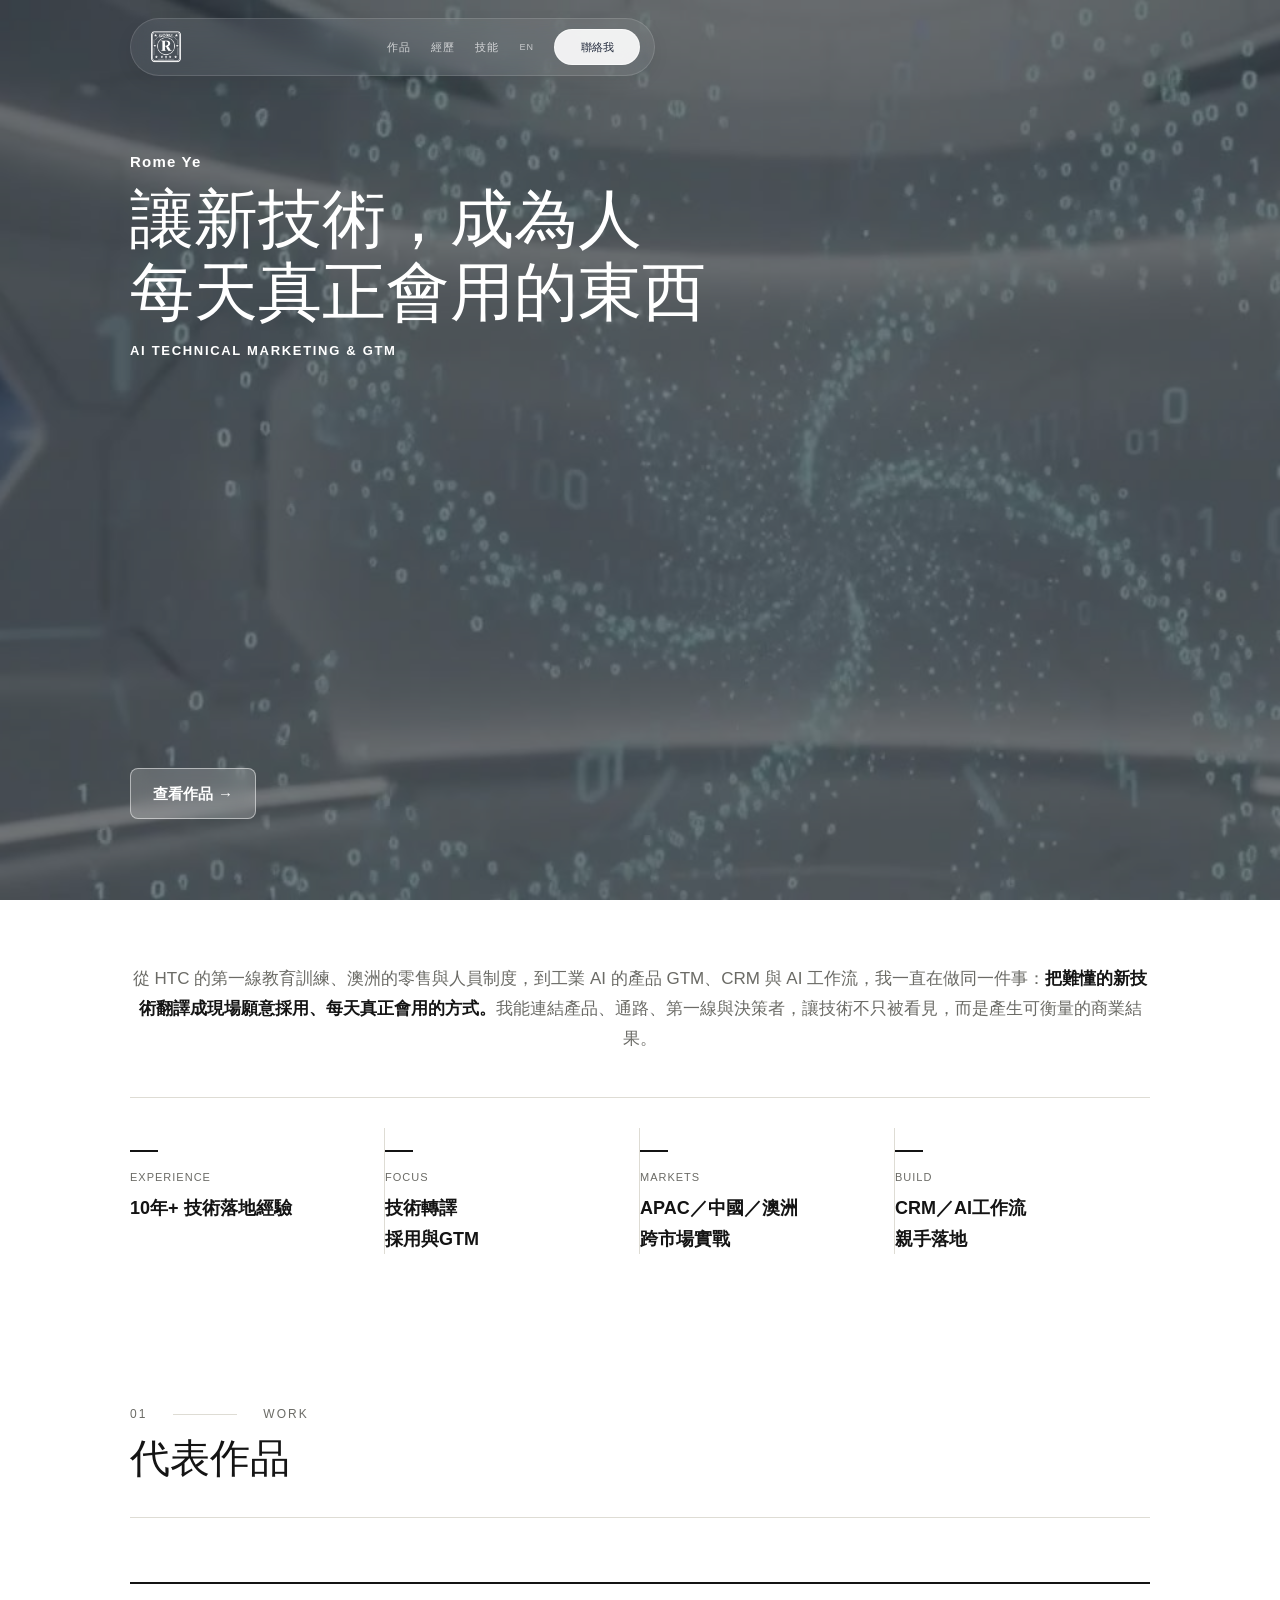
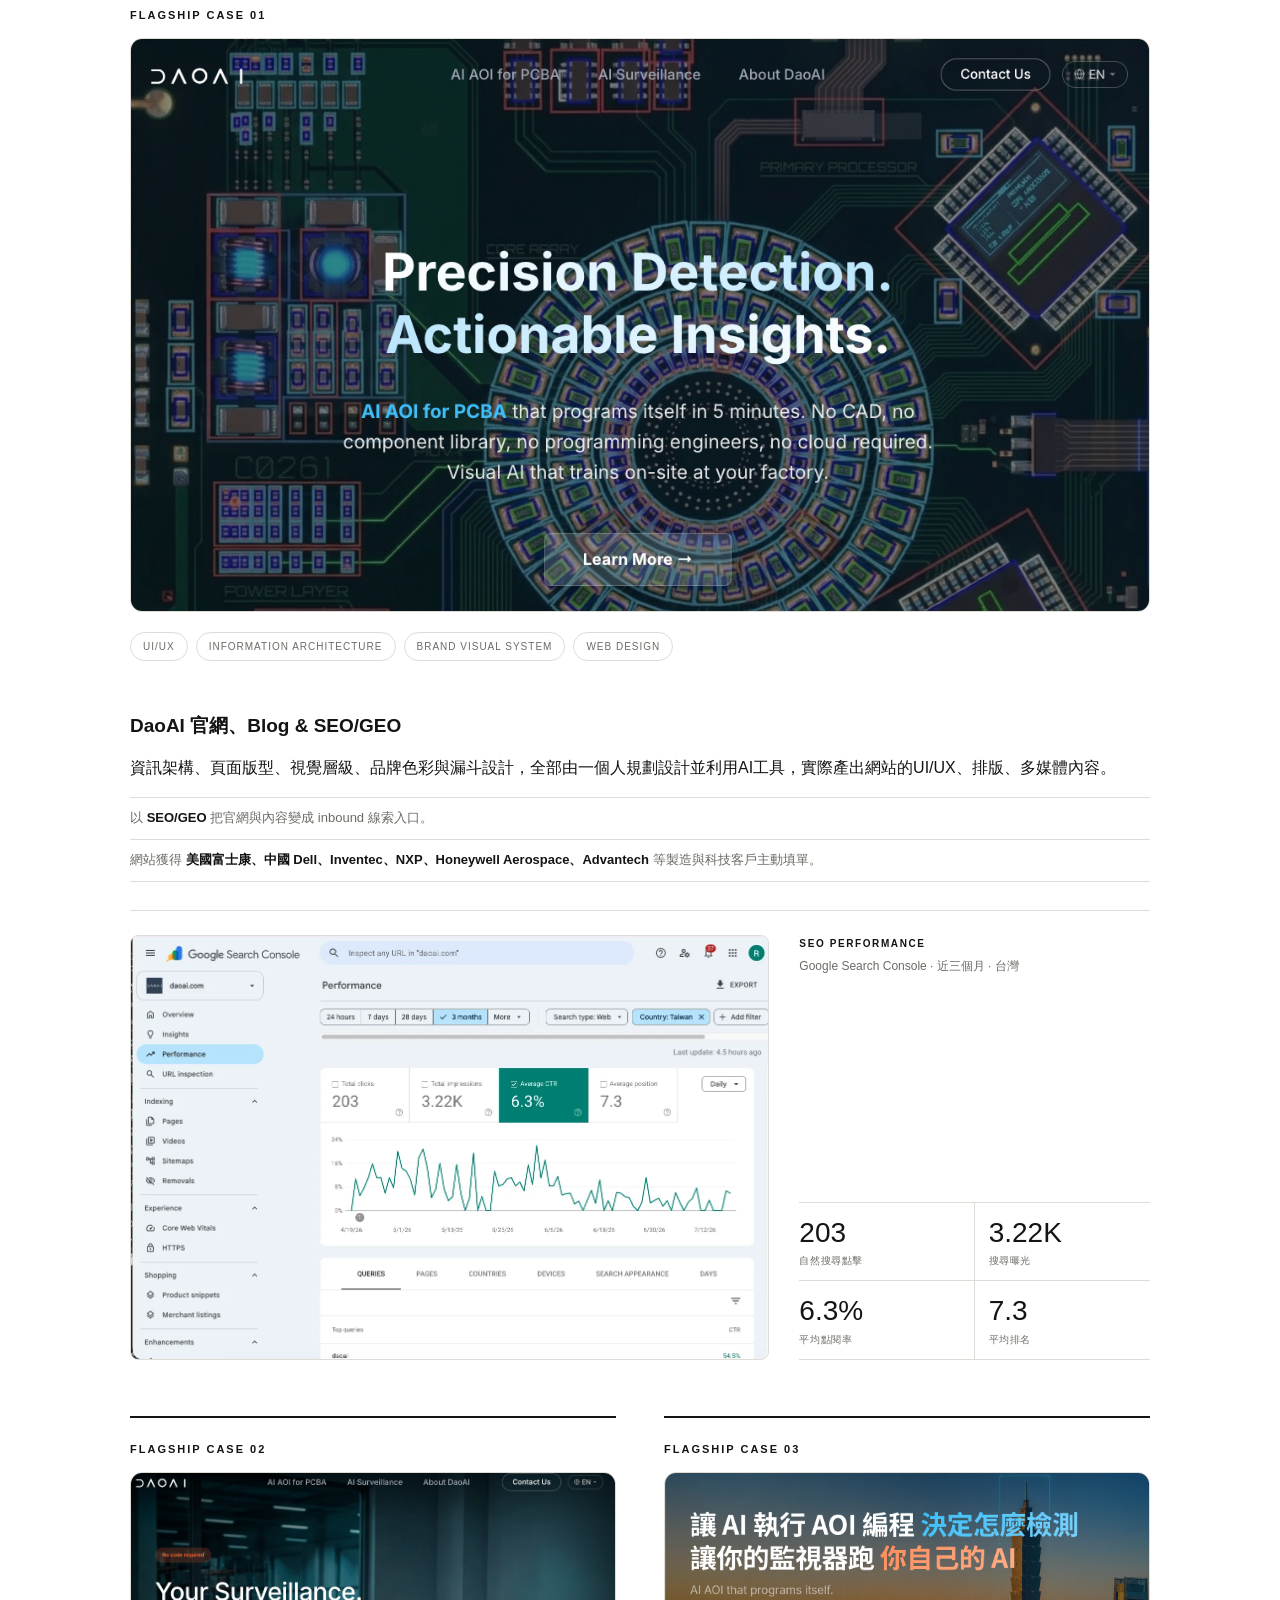
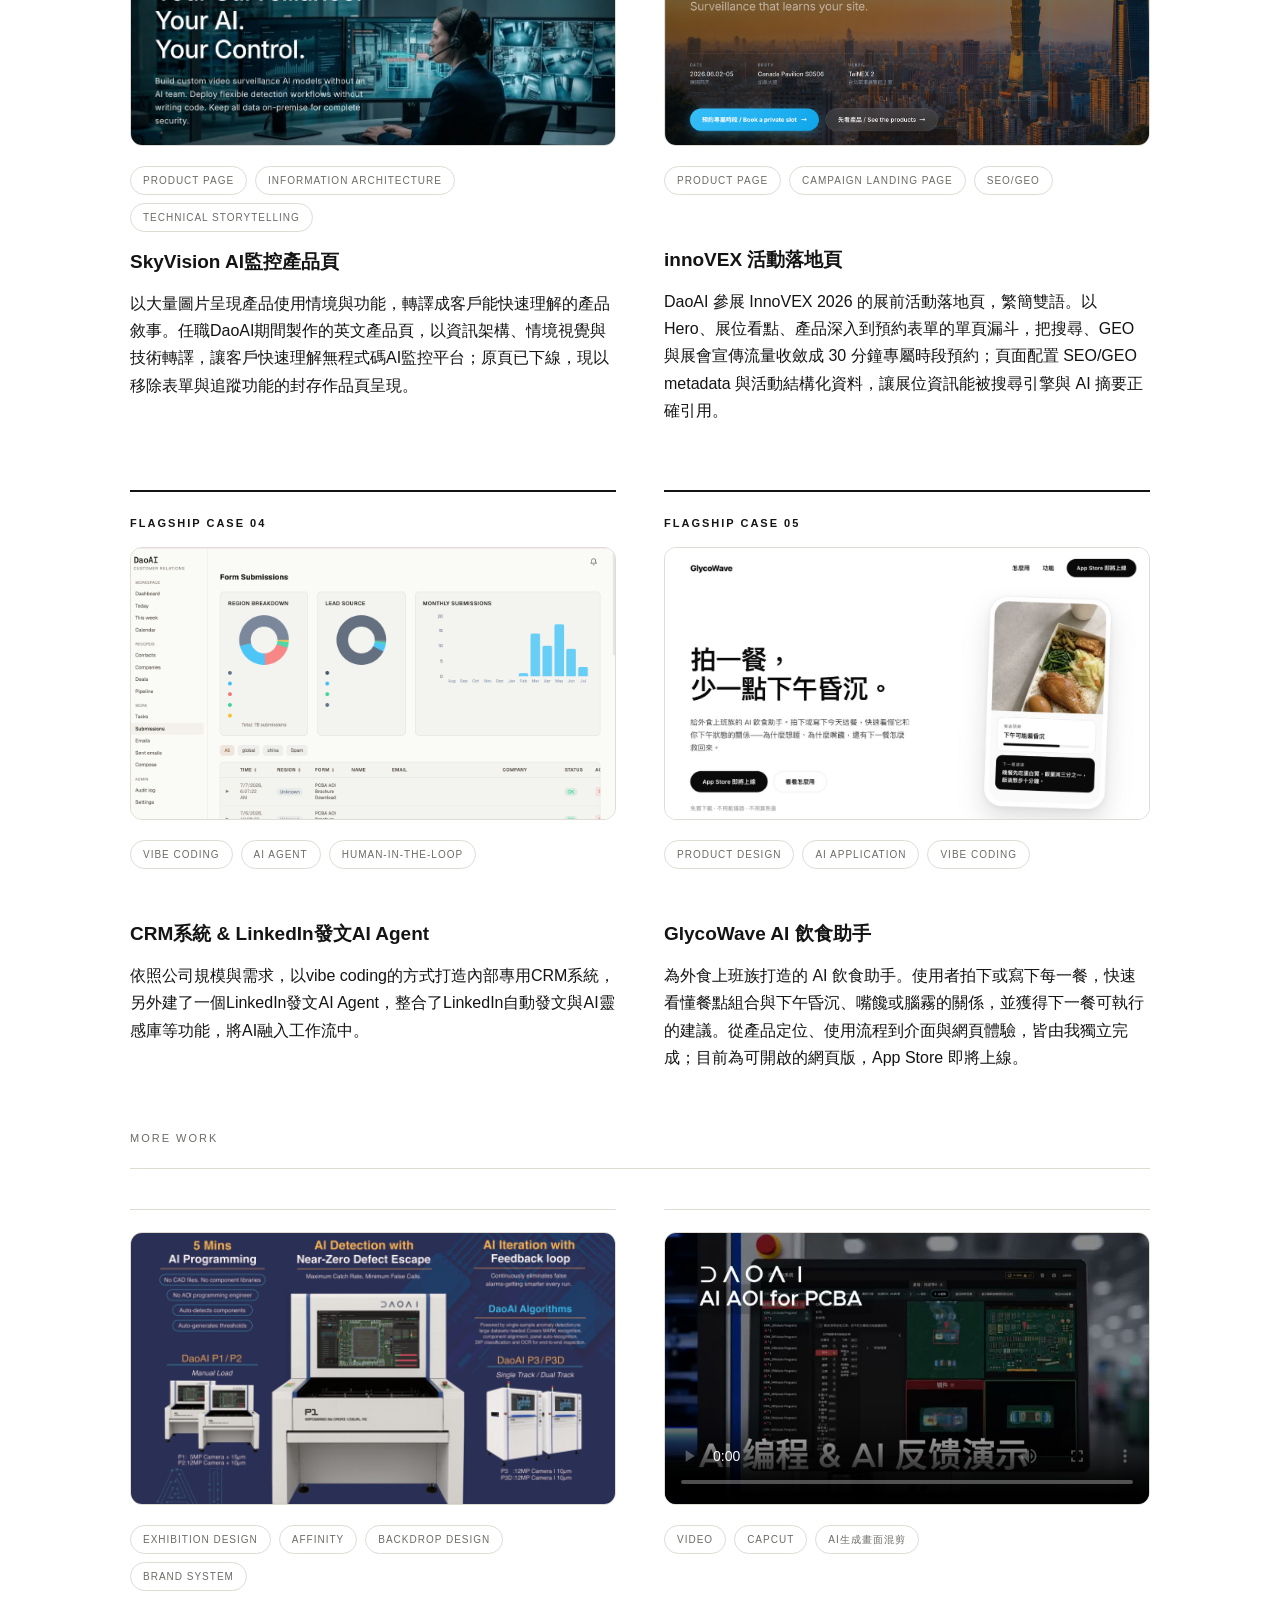
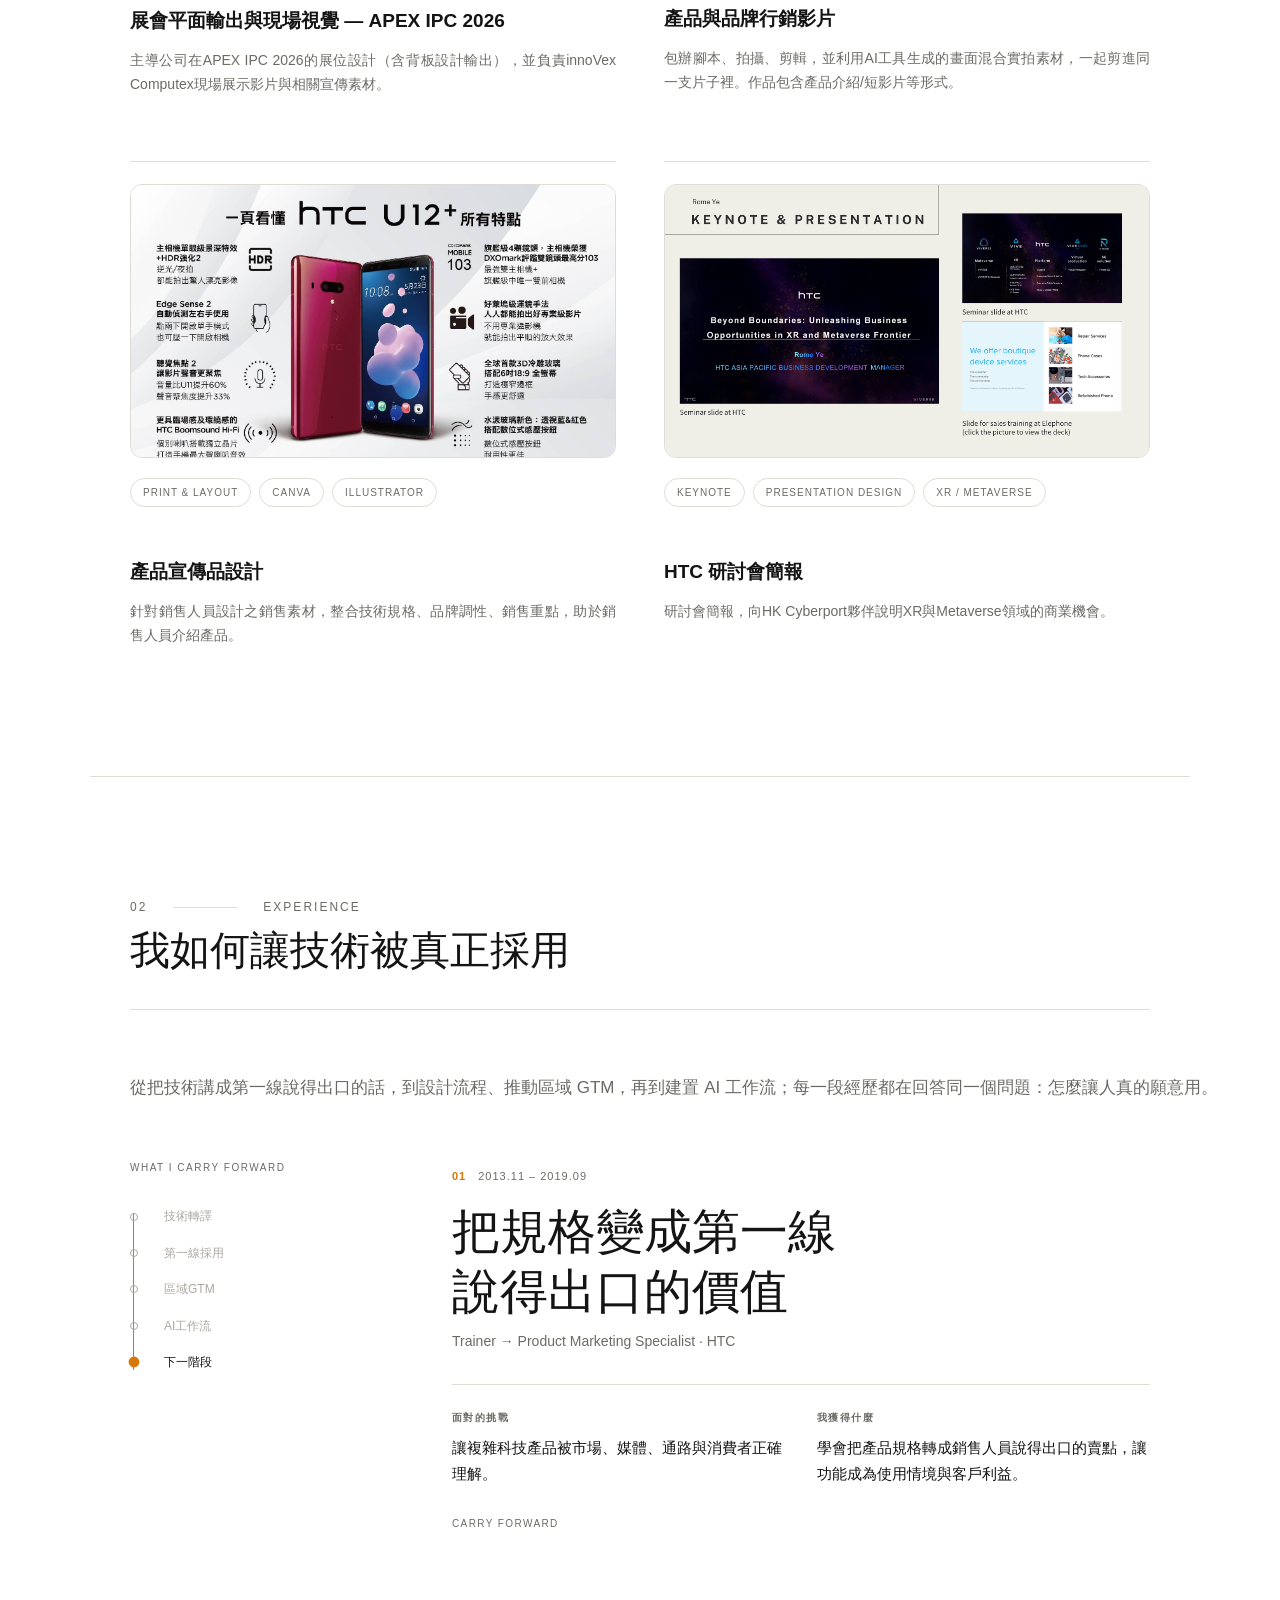
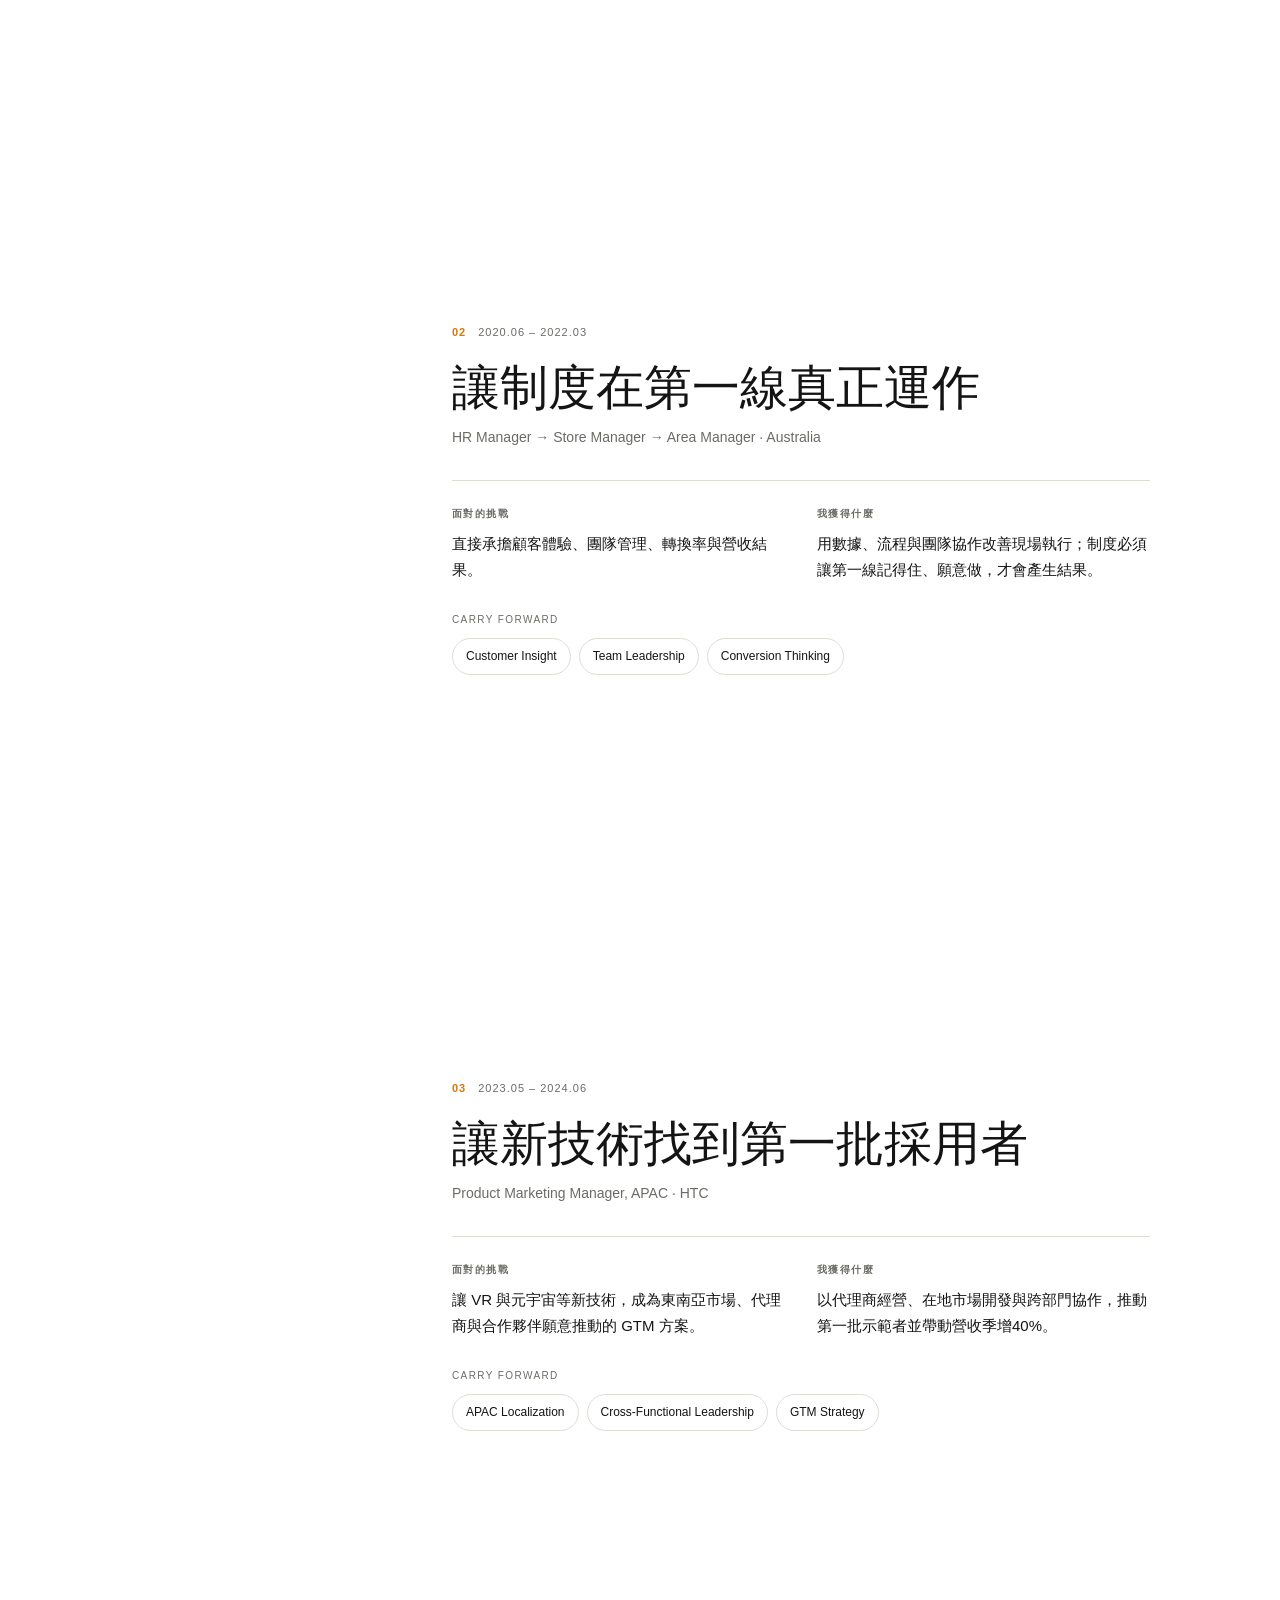
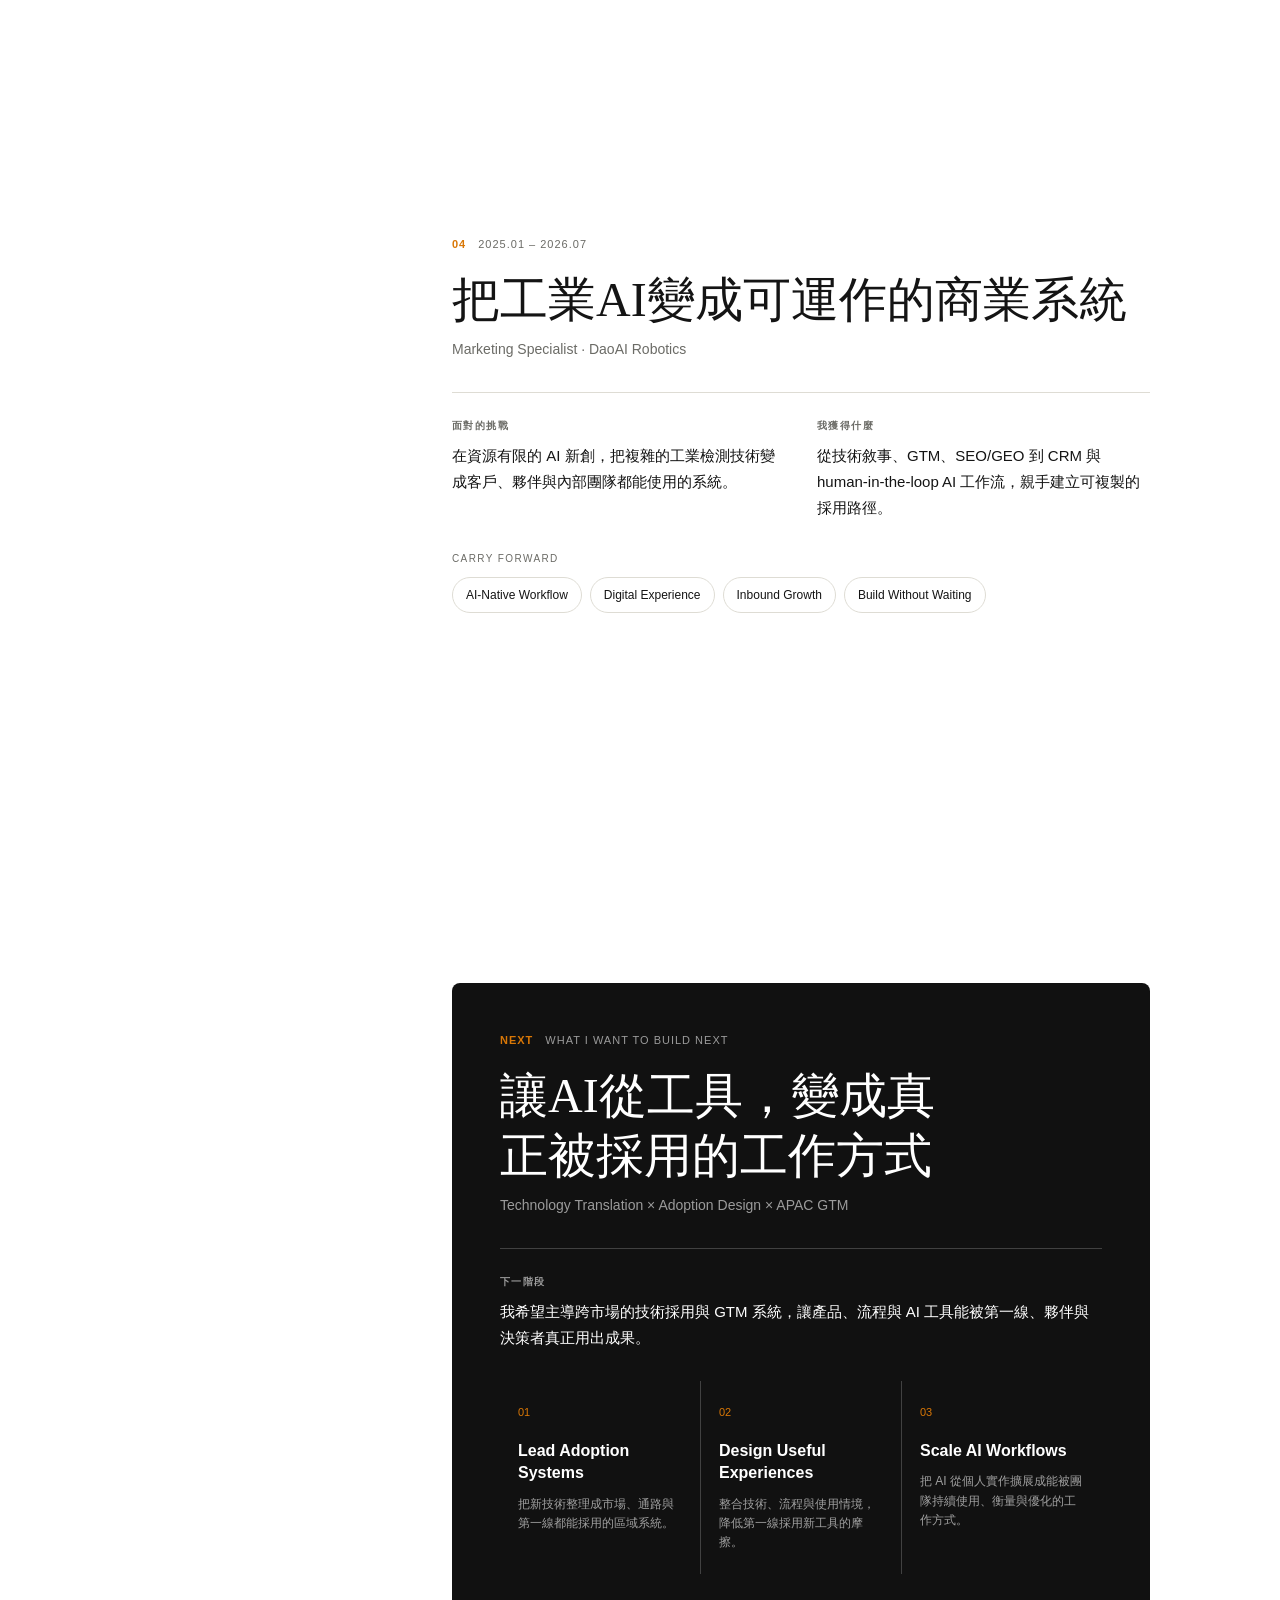
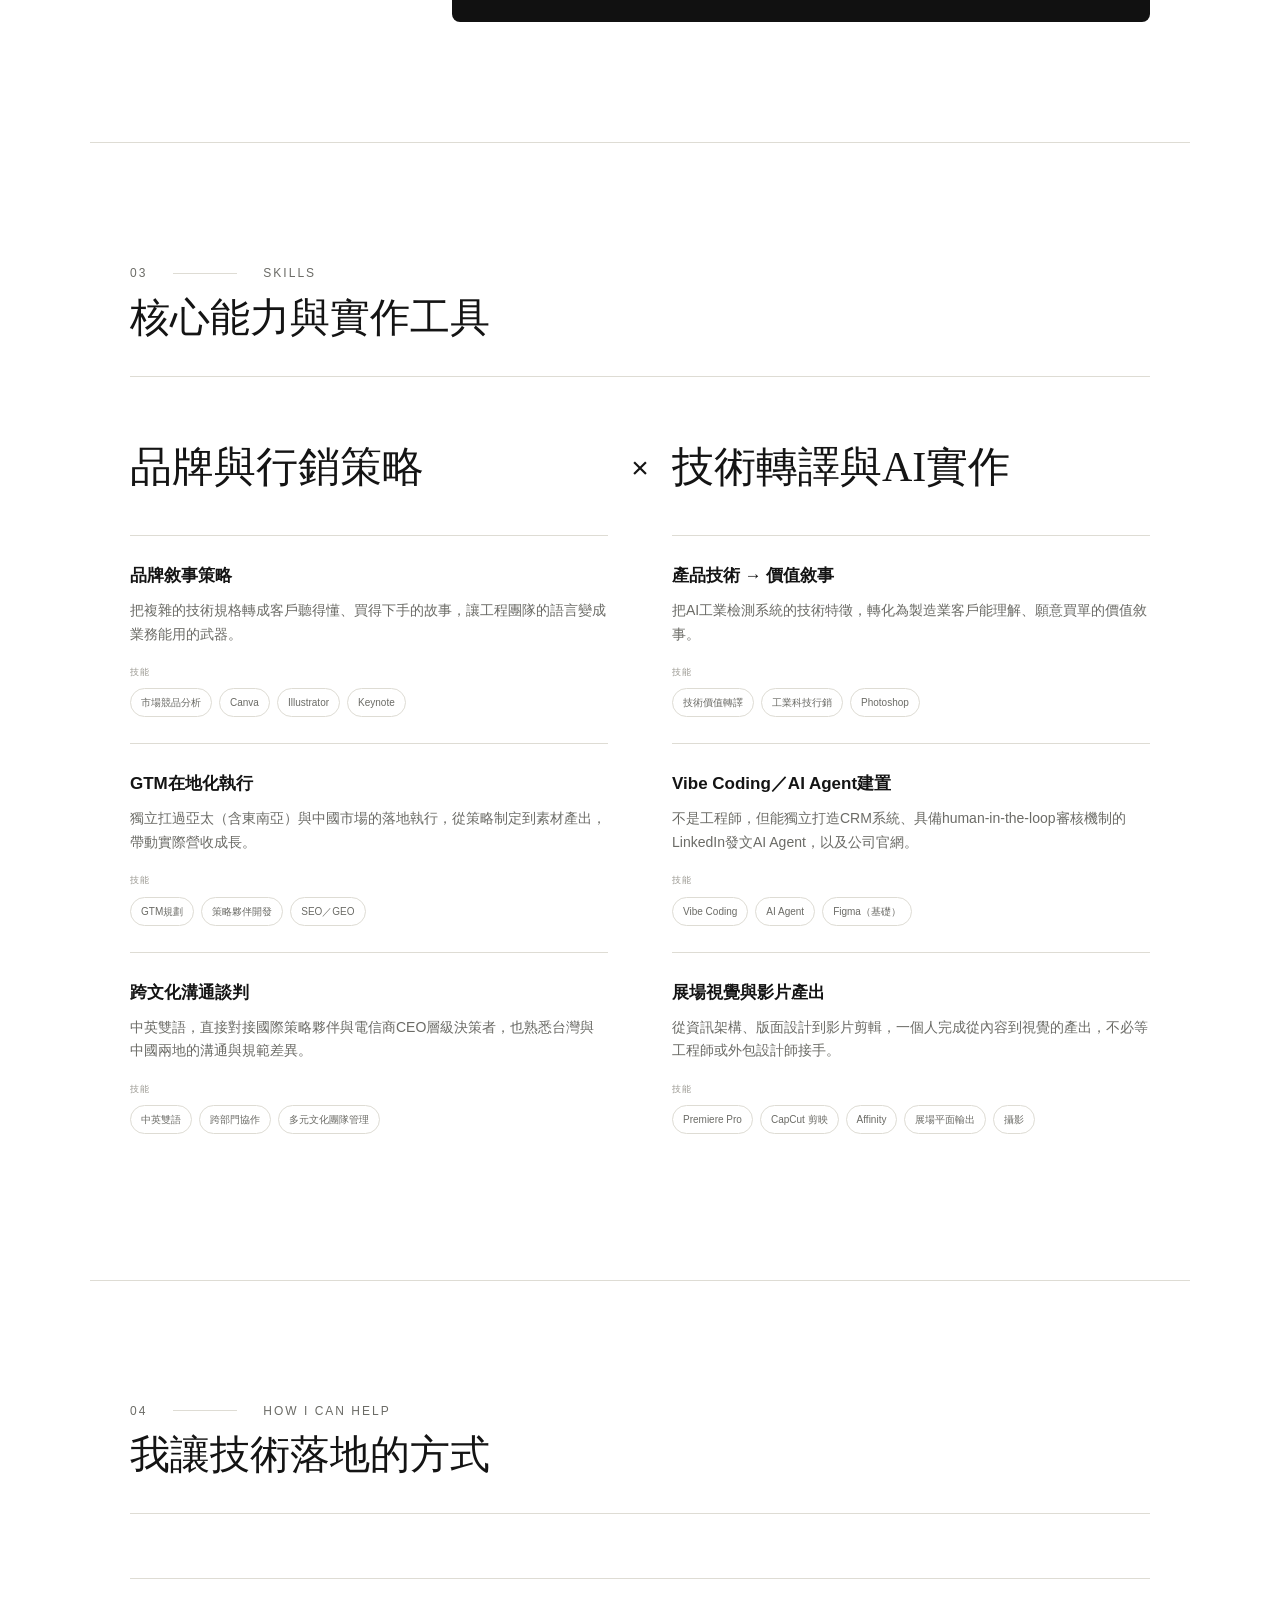
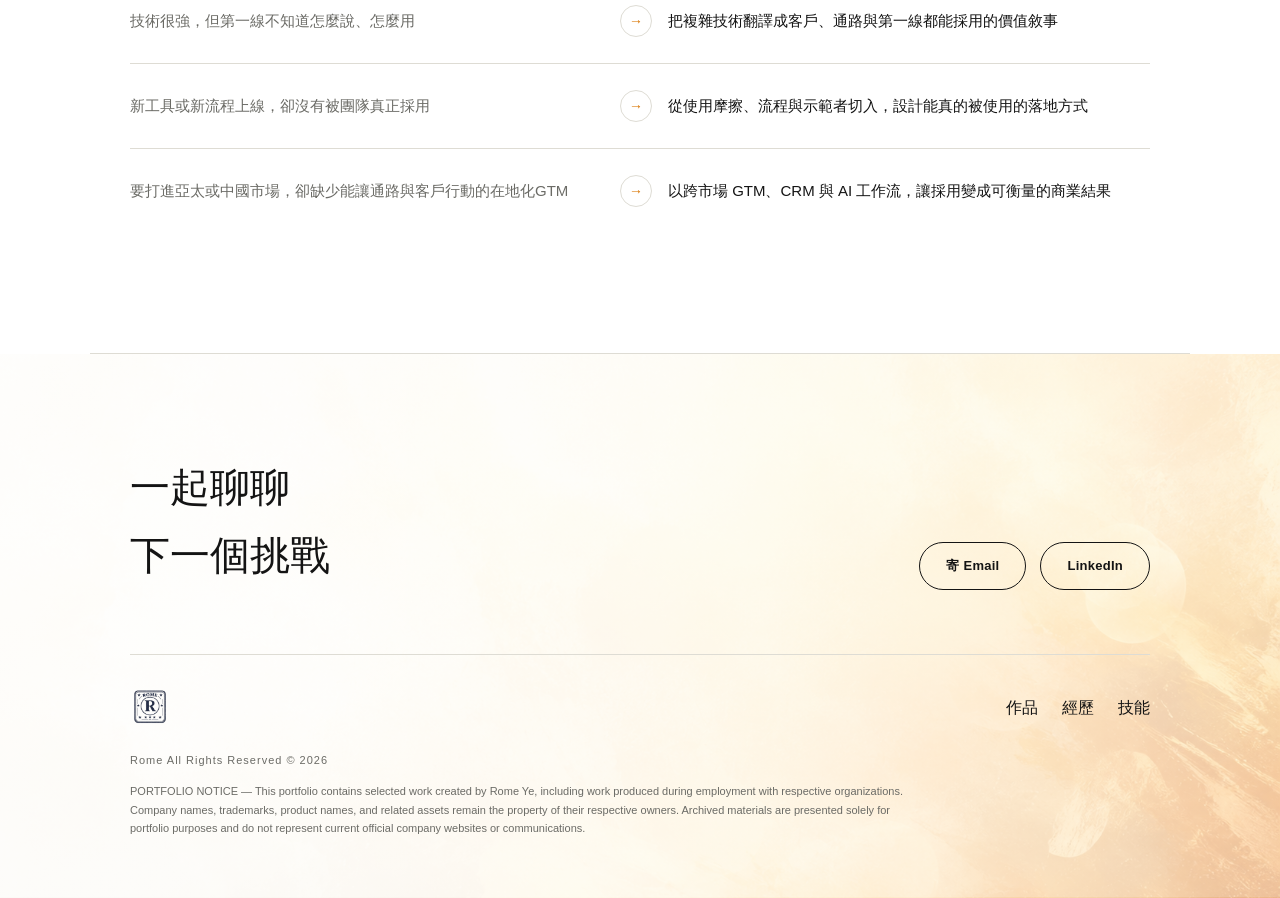
==== commit 0068ac8a: "Update hero role and title to AI Technical Marketing & GTM" ====
--- a/index.html
+++ b/index.html
@@ -3,7 +3,7 @@
 <head>
 <meta charset="UTF-8">
 <meta name="viewport" content="width=device-width, initial-scale=1.0">
-<title>Rome Ye | Technology Adoption &amp; GTM</title>
+<title>Rome Ye | AI Technical Marketing &amp; GTM</title>
 <style>
   @import url('https://fonts.cdnfonts.com/css/noto-serif-tc');
   @import url('https://fonts.googleapis.com/css2?family=Inter:wght@400;600;700;800&display=swap');
@@ -561,7 +561,7 @@
       <div class="hero-copy">
         <div class="hero-badge"><span class="hero-name">Rome Ye</span></div>
         <h1 class="display"><span class="hero-first-line">讓新技術，成為人</span><span class="hero-second-line">每天真正會用的東西</span></h1>
-        <div class="hero-role">Technology Adoption &amp; GTM</div>
+        <div class="hero-role">AI Technical Marketing &amp; GTM</div>
       </div>
       <a href="#work" class="hero-cta">查看作品 →</a>
     </div>
@@ -900,7 +900,7 @@
     var translations = {
       zh: {
         lang: 'zh-Hant',
-        title: 'Rome Ye | Technology Adoption & GTM',
+        title: 'Rome Ye | AI Technical Marketing & GTM',
         toggleLabel: 'EN',
         toggleAria: 'Switch to English',
         expOpen: '展開更多經歷',
@@ -992,7 +992,7 @@
       },
       en: {
         lang: 'en',
-        title: 'Rome Ye | Technology Adoption & GTM',
+        title: 'Rome Ye | AI Technical Marketing & GTM',
         toggleLabel: '中',
         toggleAria: 'Switch to Chinese',
         expOpen: 'Show more experience',
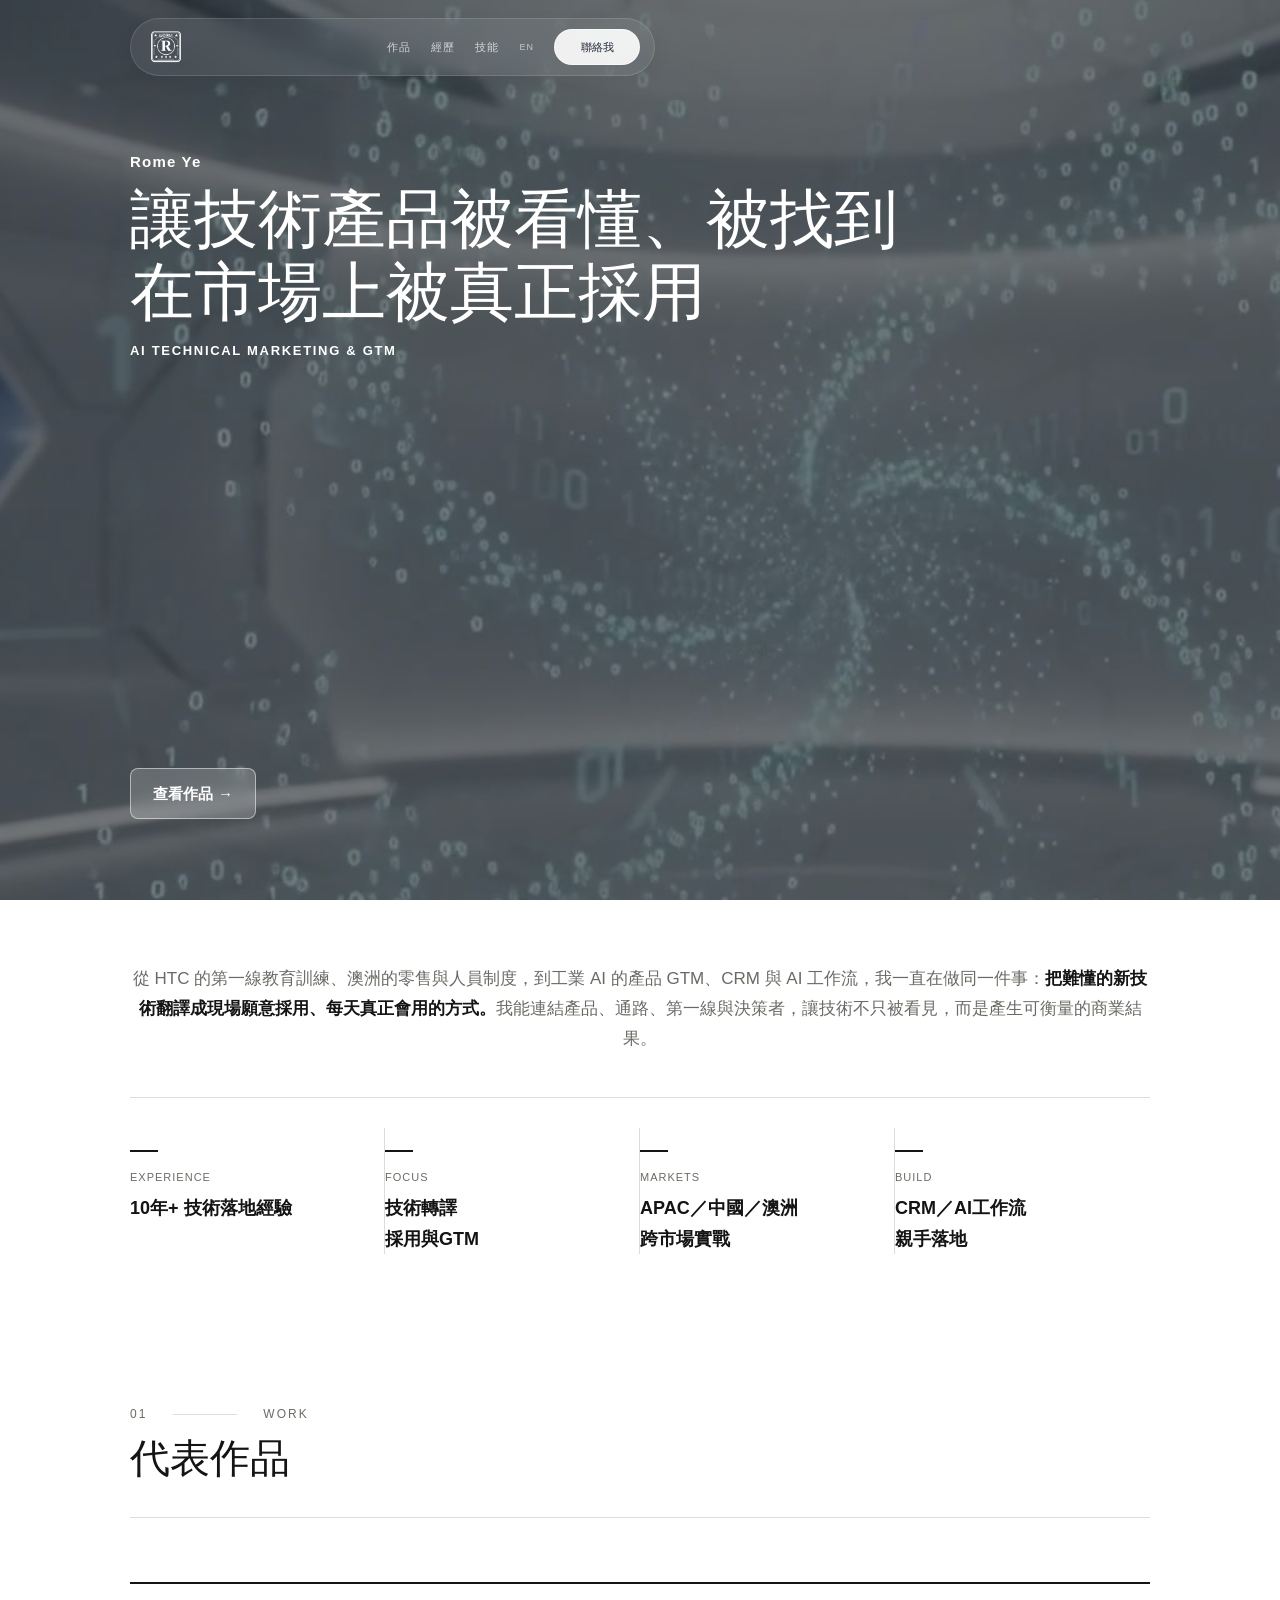
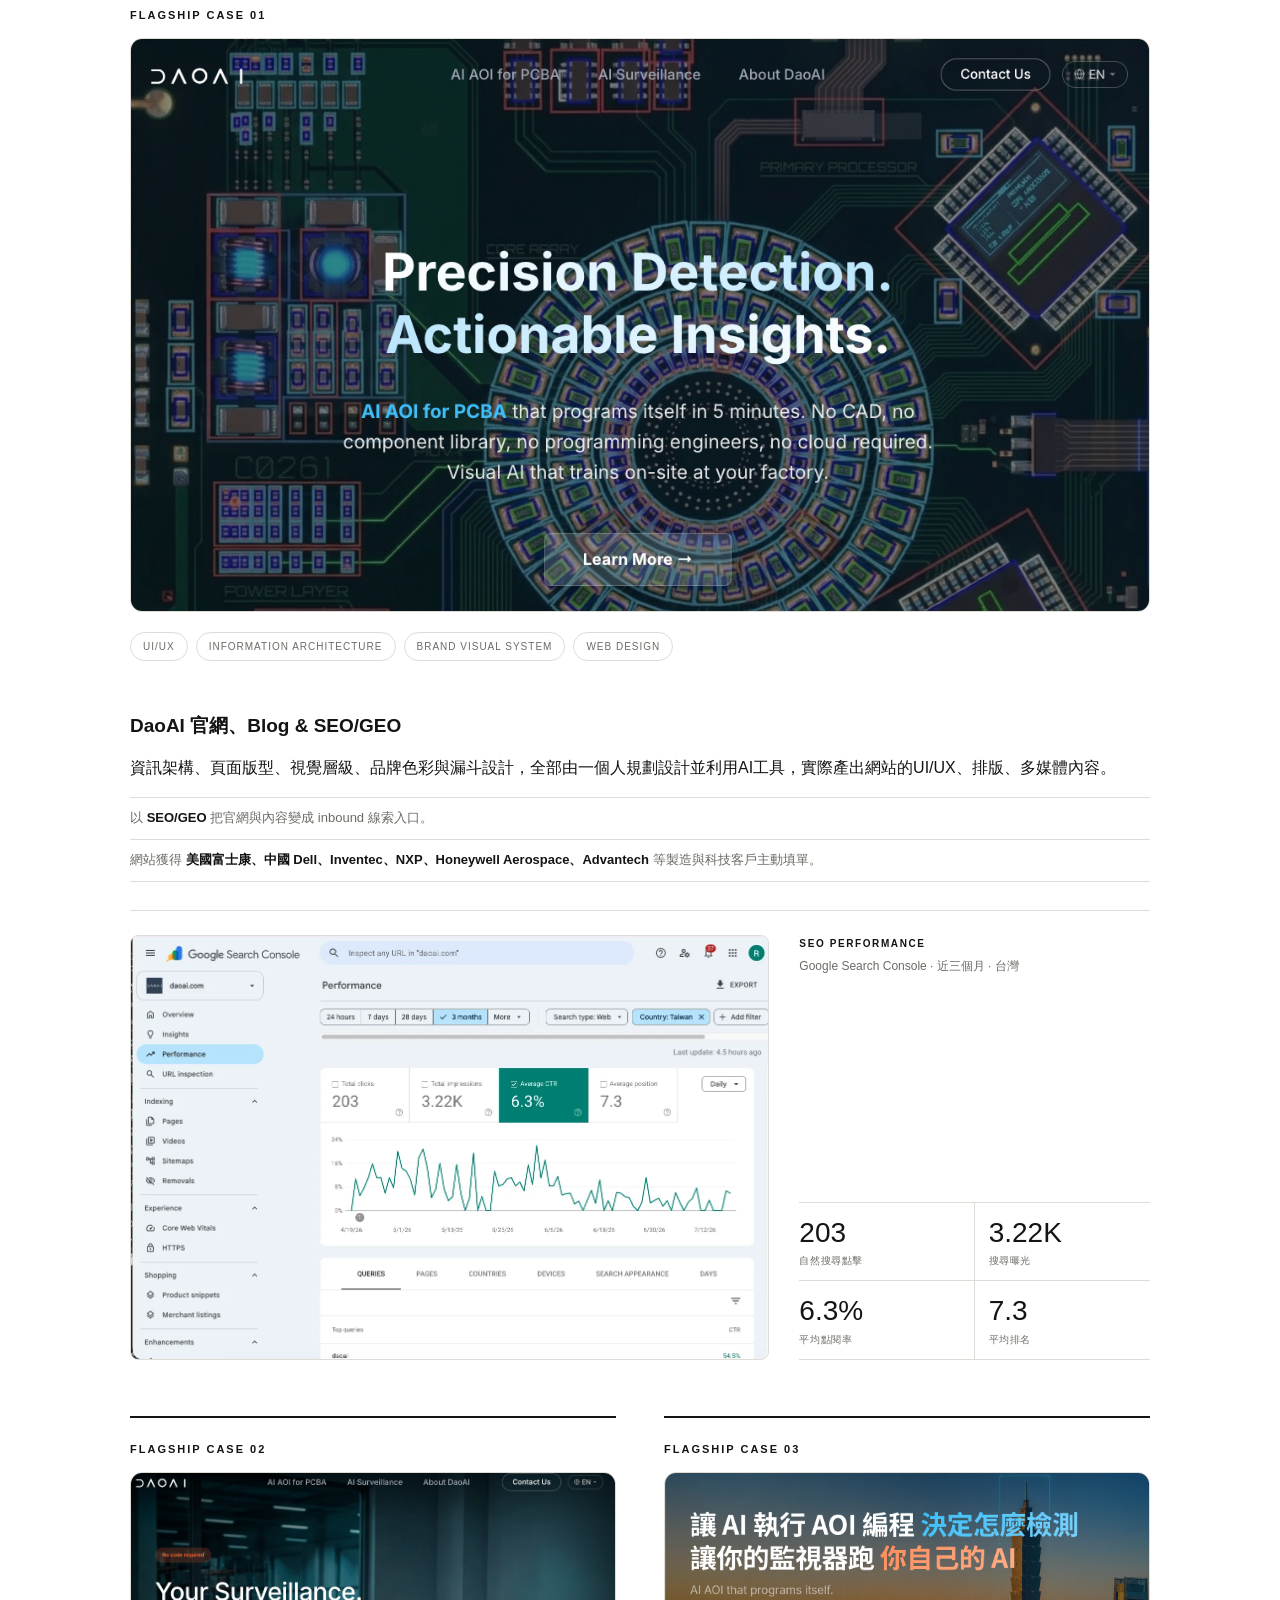
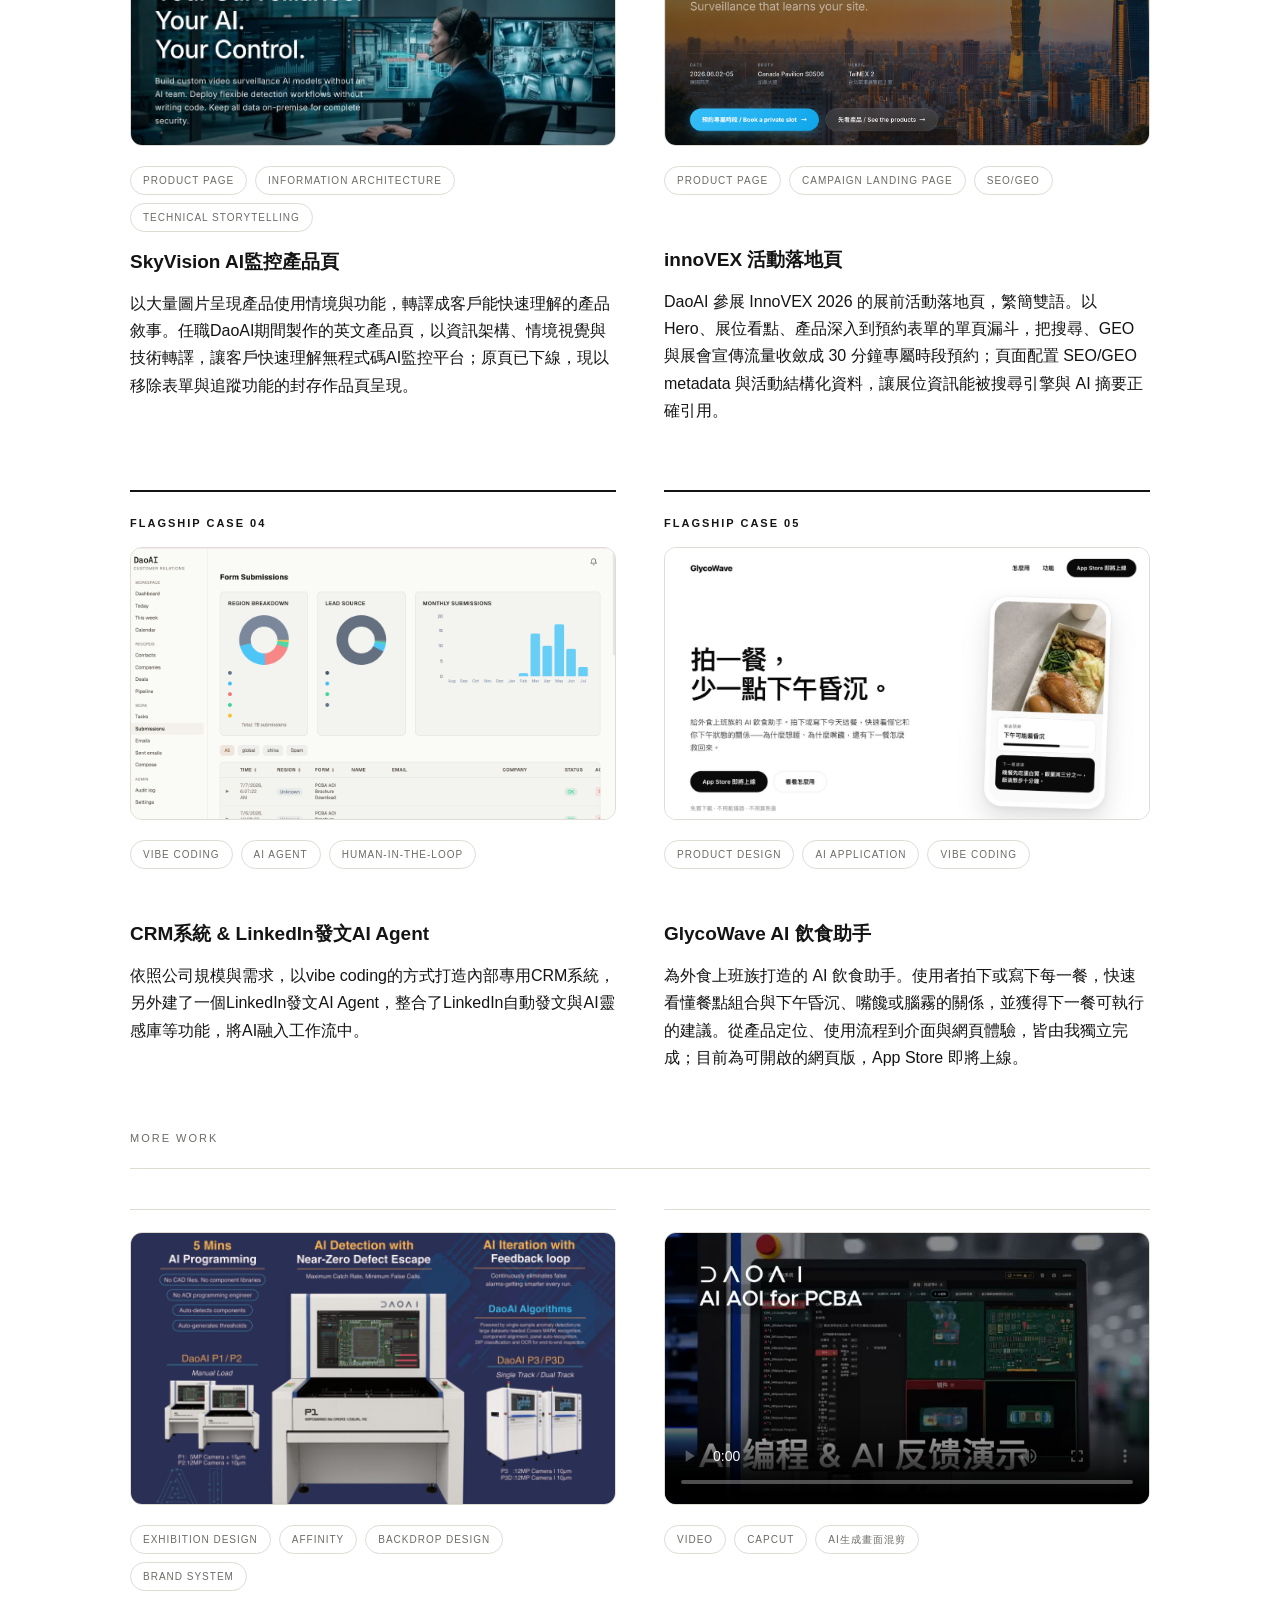
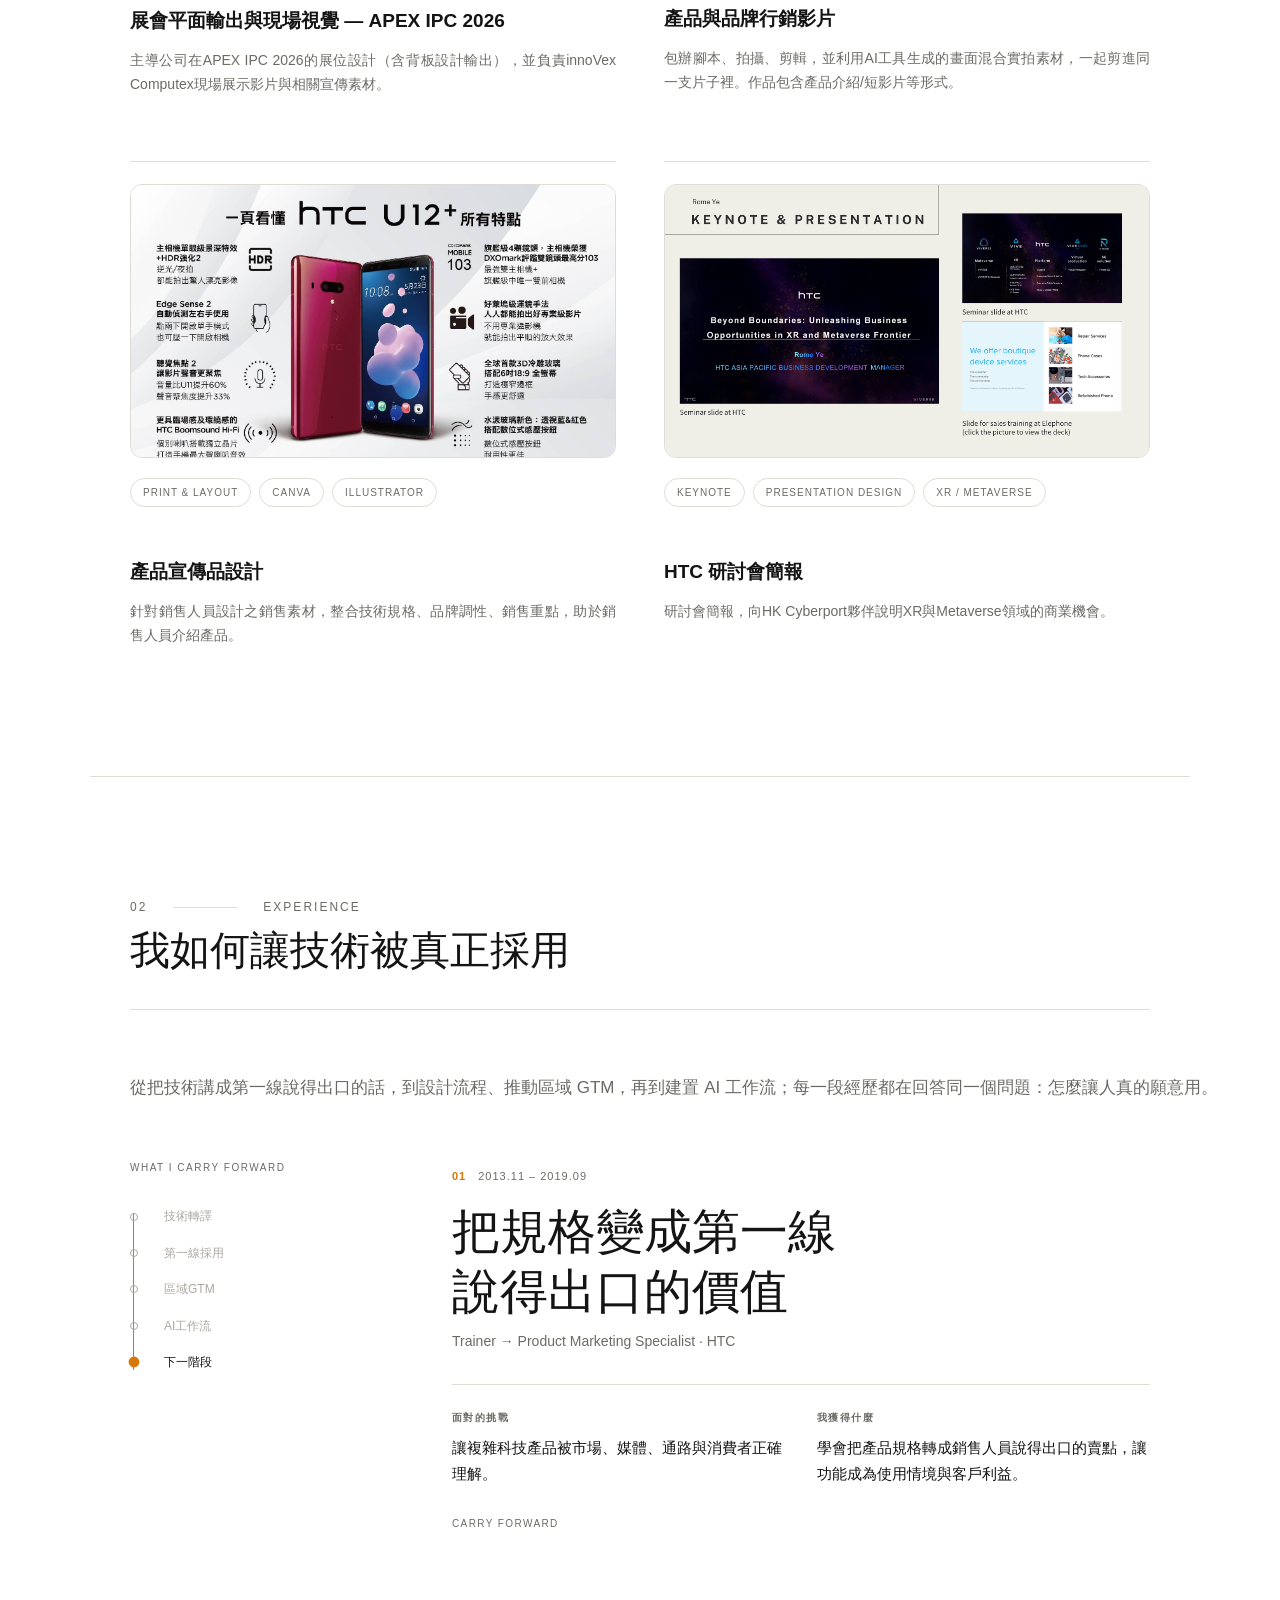
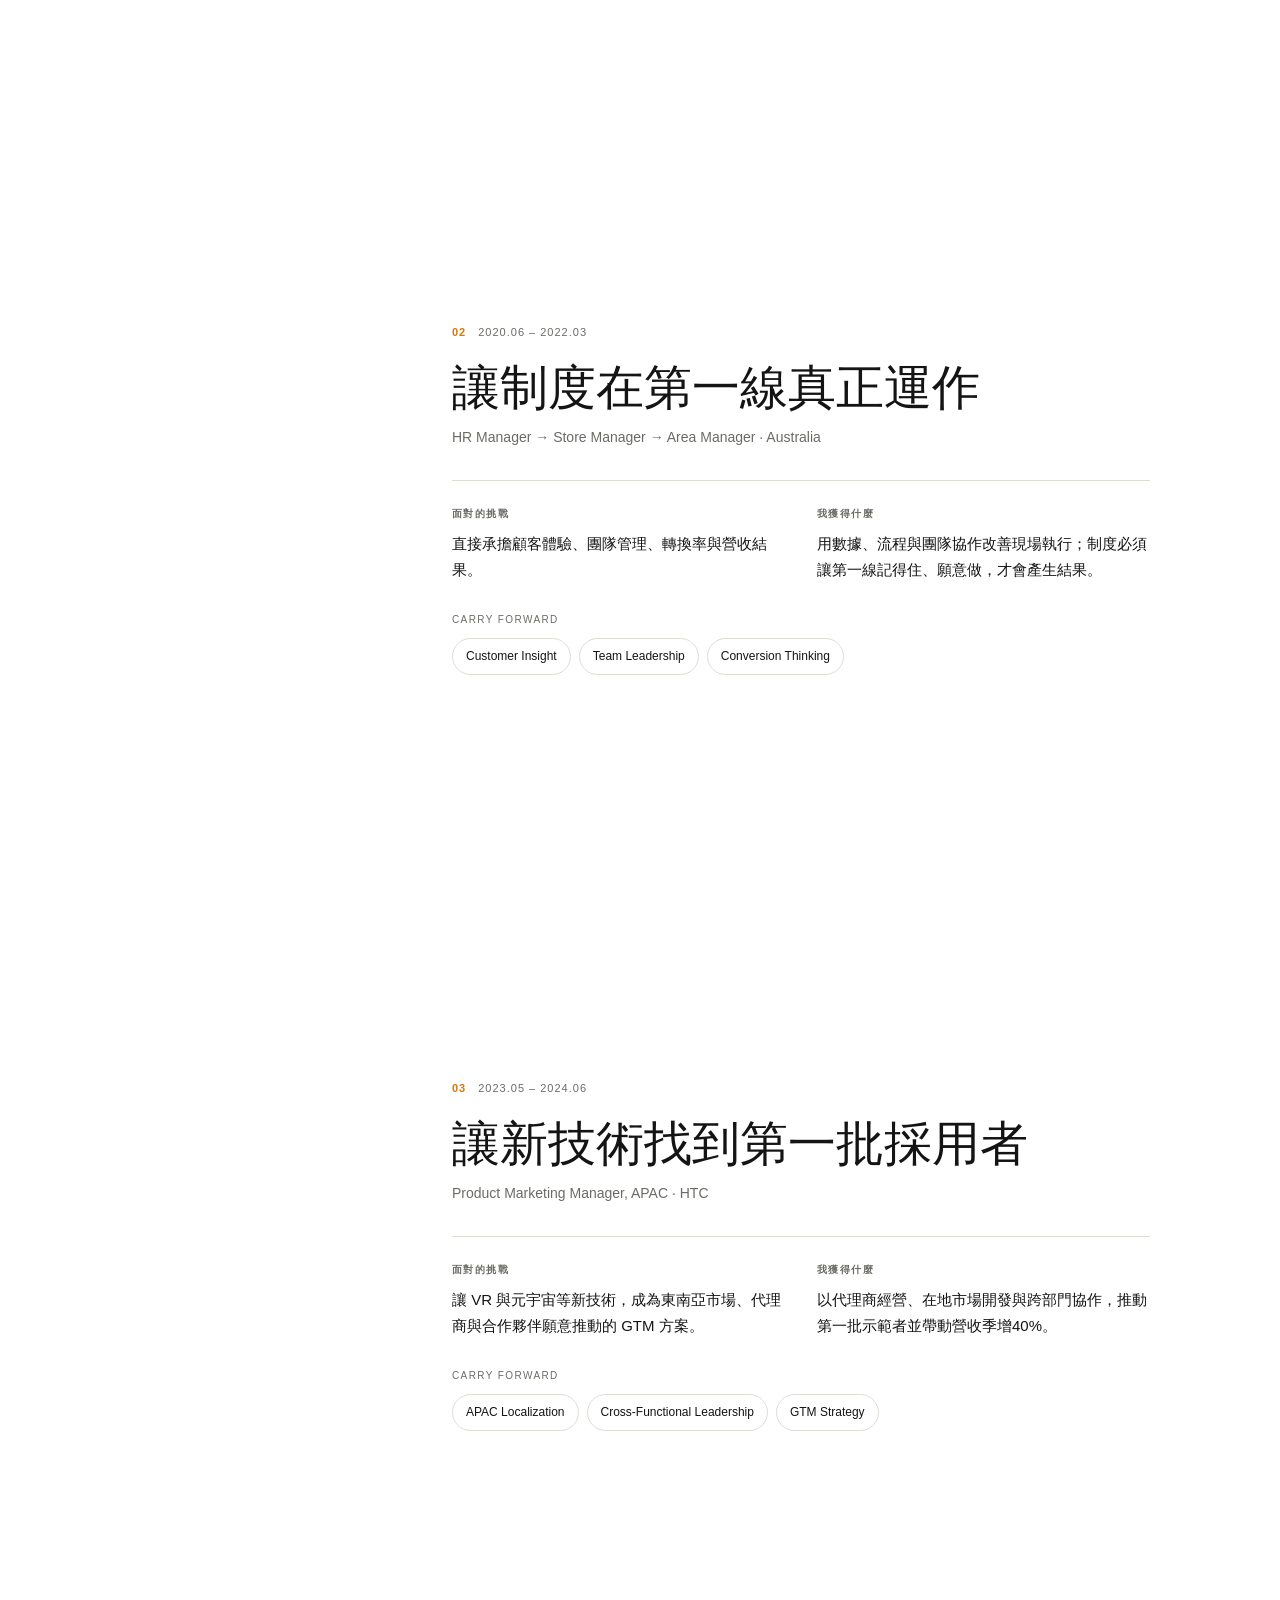
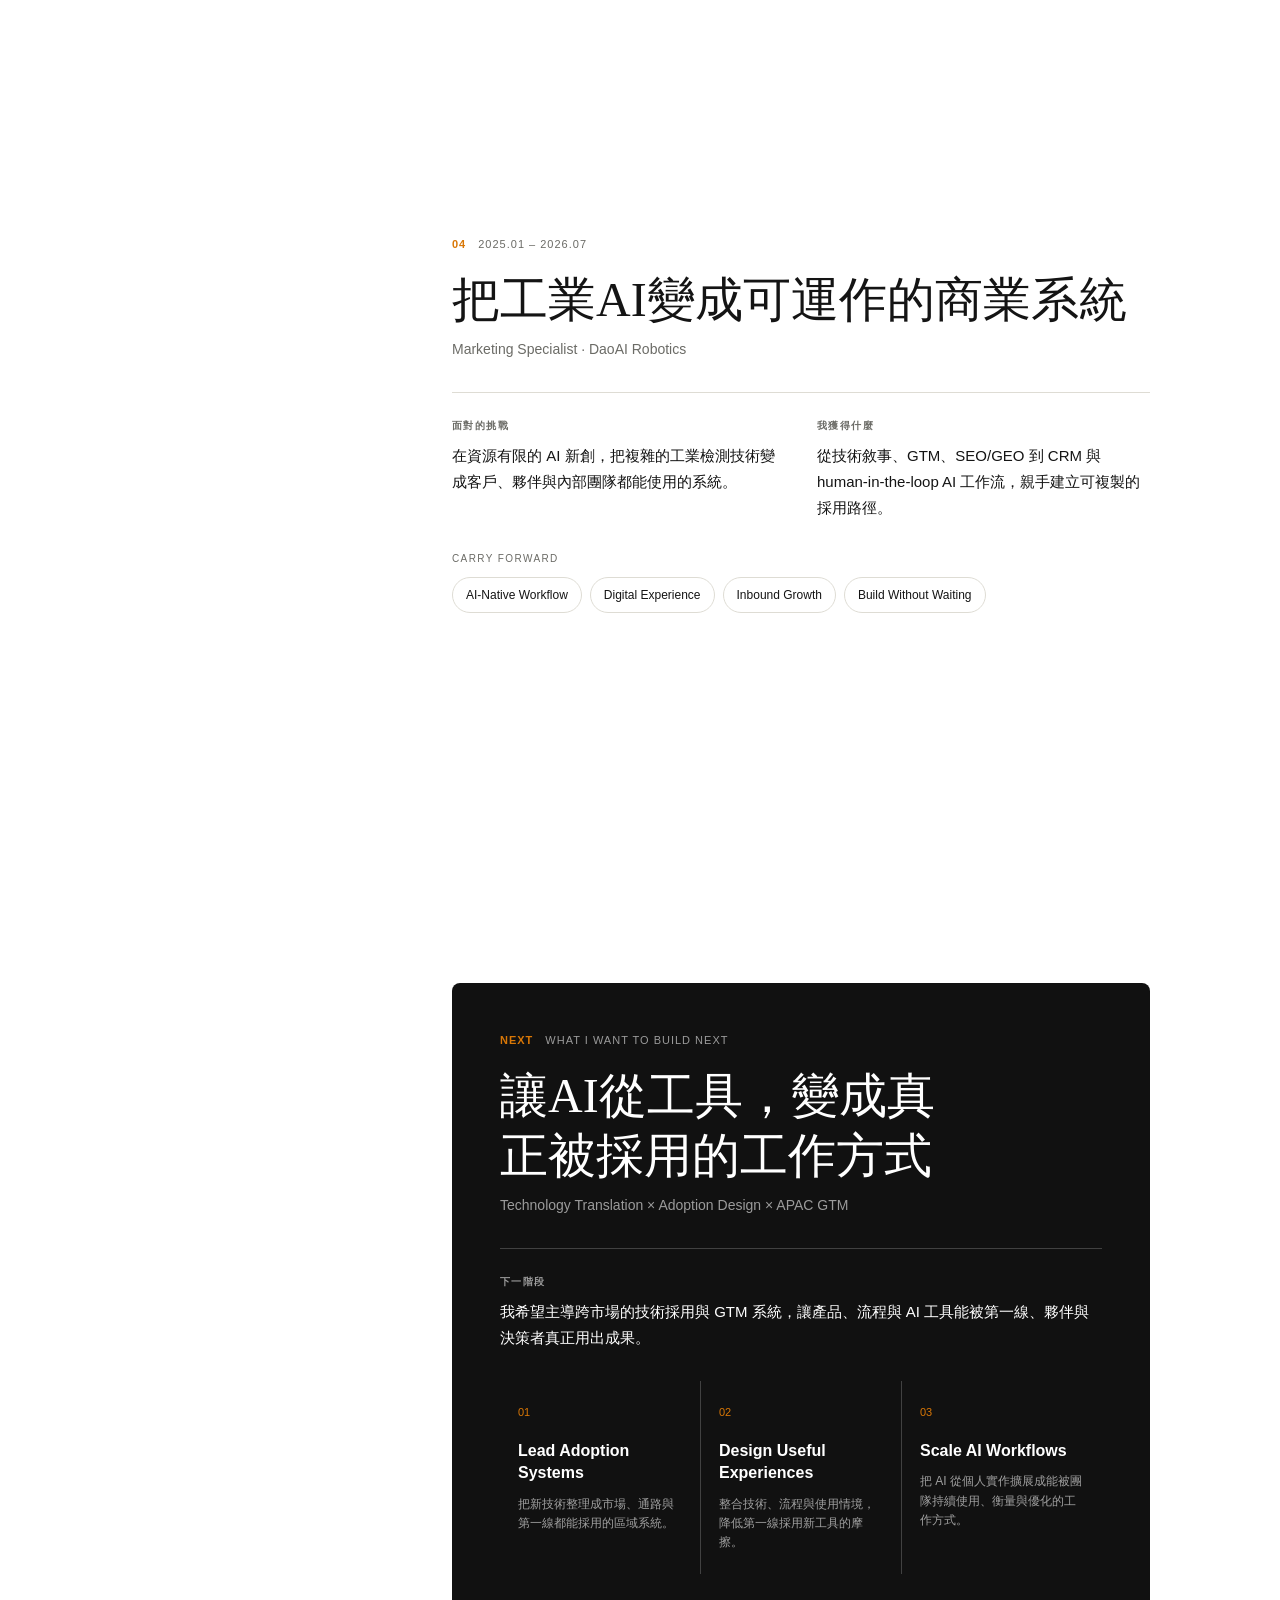
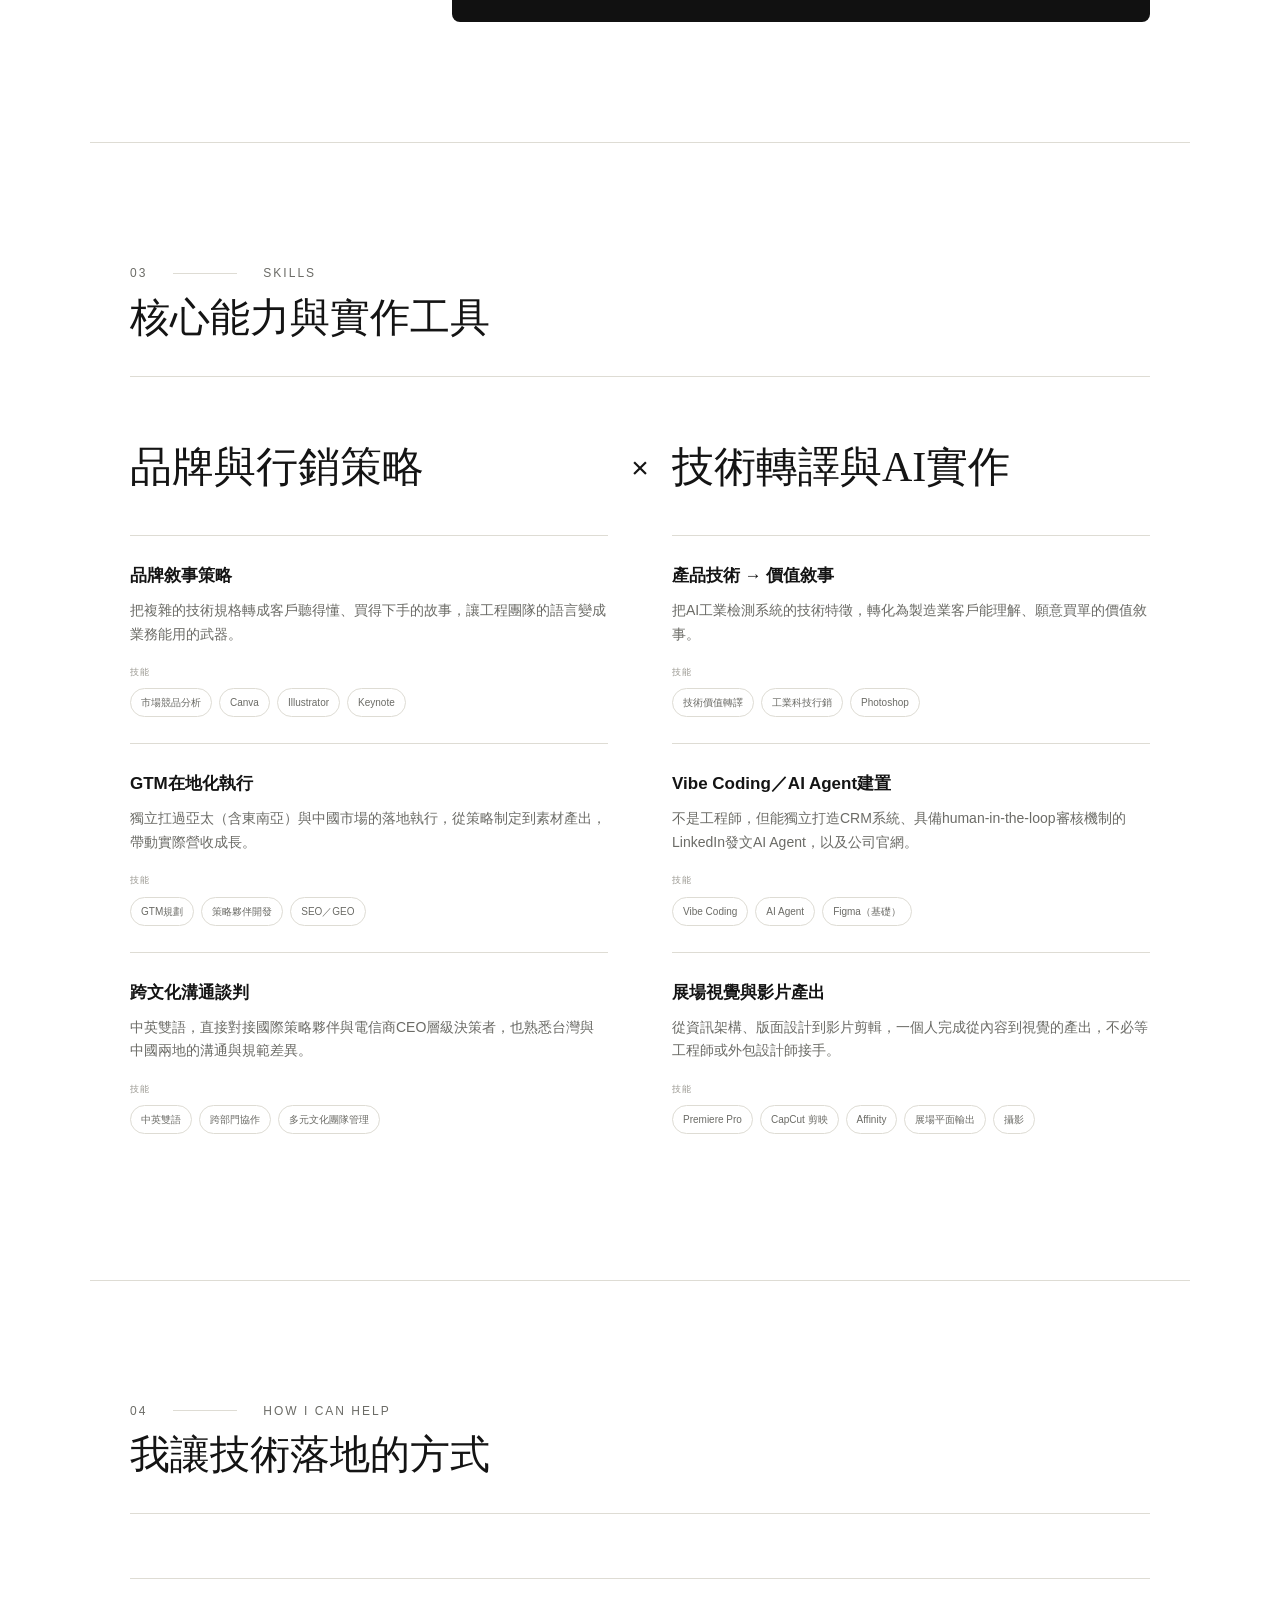
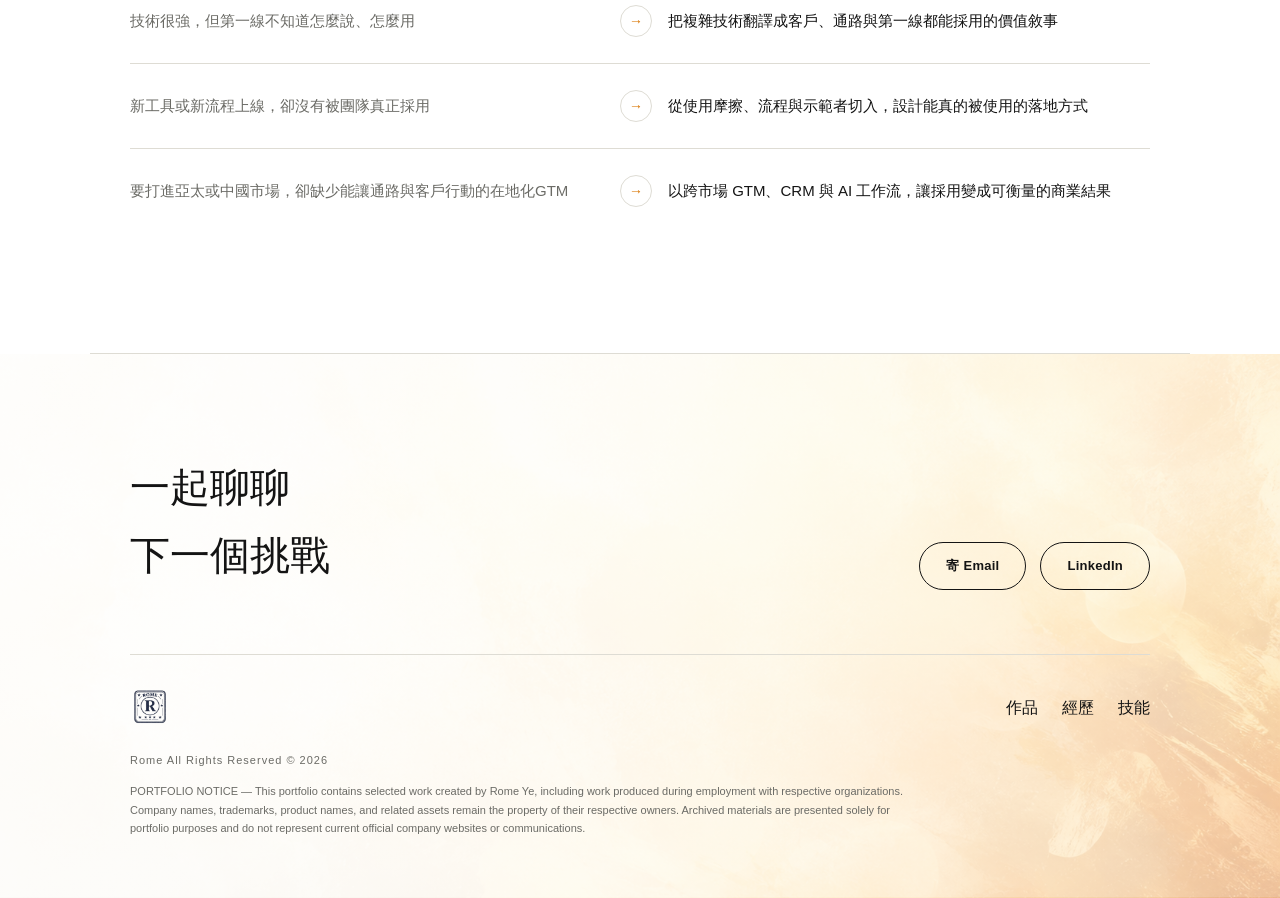
==== commit b6cb8872: "Update hero display headline to Direction A" ====
--- a/index.html
+++ b/index.html
@@ -560,7 +560,7 @@
     <div class="hero-inner wrap">
       <div class="hero-copy">
         <div class="hero-badge"><span class="hero-name">Rome Ye</span></div>
-        <h1 class="display"><span class="hero-first-line">讓新技術，成為人</span><span class="hero-second-line">每天真正會用的東西</span></h1>
+        <h1 class="display"><span class="hero-first-line">讓技術產品被看懂、被找到</span><span class="hero-second-line">在市場上被真正採用</span></h1>
         <div class="hero-role">AI Technical Marketing &amp; GTM</div>
       </div>
       <a href="#work" class="hero-cta">查看作品 →</a>
@@ -906,7 +906,7 @@
         expOpen: '展開更多經歷',
         expClose: '收合經歷',
         text: {
-          'h1.display': '<span class="hero-first-line">讓新技術，成為人</span><span class="hero-second-line">每天真正會用的東西</span>',
+          'h1.display': '<span class="hero-first-line">讓技術產品被看懂、被找到</span><span class="hero-second-line">在市場上被真正採用</span>',
           '.hero-cta': '查看作品 →',
           '.hero-intro .lede': '從 HTC 的第一線教育訓練、澳洲的零售與人員制度，到工業 AI 的產品 GTM、CRM 與 AI 工作流，我一直在做同一件事：<strong>把難懂的新技術翻譯成現場願意採用、每天真正會用的方式。</strong>我能連結產品、通路、第一線與決策者，讓技術不只被看見，而是產生可衡量的商業結果。',
           '#work h2': '代表作品',
@@ -998,7 +998,7 @@
         expOpen: 'Show more experience',
         expClose: 'Collapse experience',
         text: {
-          'h1.display': '<span class="hero-first-line">Turning new technology into</span><span class="hero-second-line">something people truly use every day</span>',
+          'h1.display': '<span class="hero-first-line">Helping technical products get</span><span class="hero-second-line">understood, found, and adopted</span>',
           '.hero-cta': 'View Work →',
           '.hero-intro .lede': 'From frontline training at HTC, to retail and people systems in Australia, to product GTM, CRM, and AI workflows for industrial AI, I have been doing the same work throughout my career: <strong>translating unfamiliar technology into ways people are willing to adopt and use every day.</strong> I connect products, channels, frontline teams, and decision-makers so technology is not only seen, but produces measurable commercial results.',
           '#work h2': 'Selected Work',
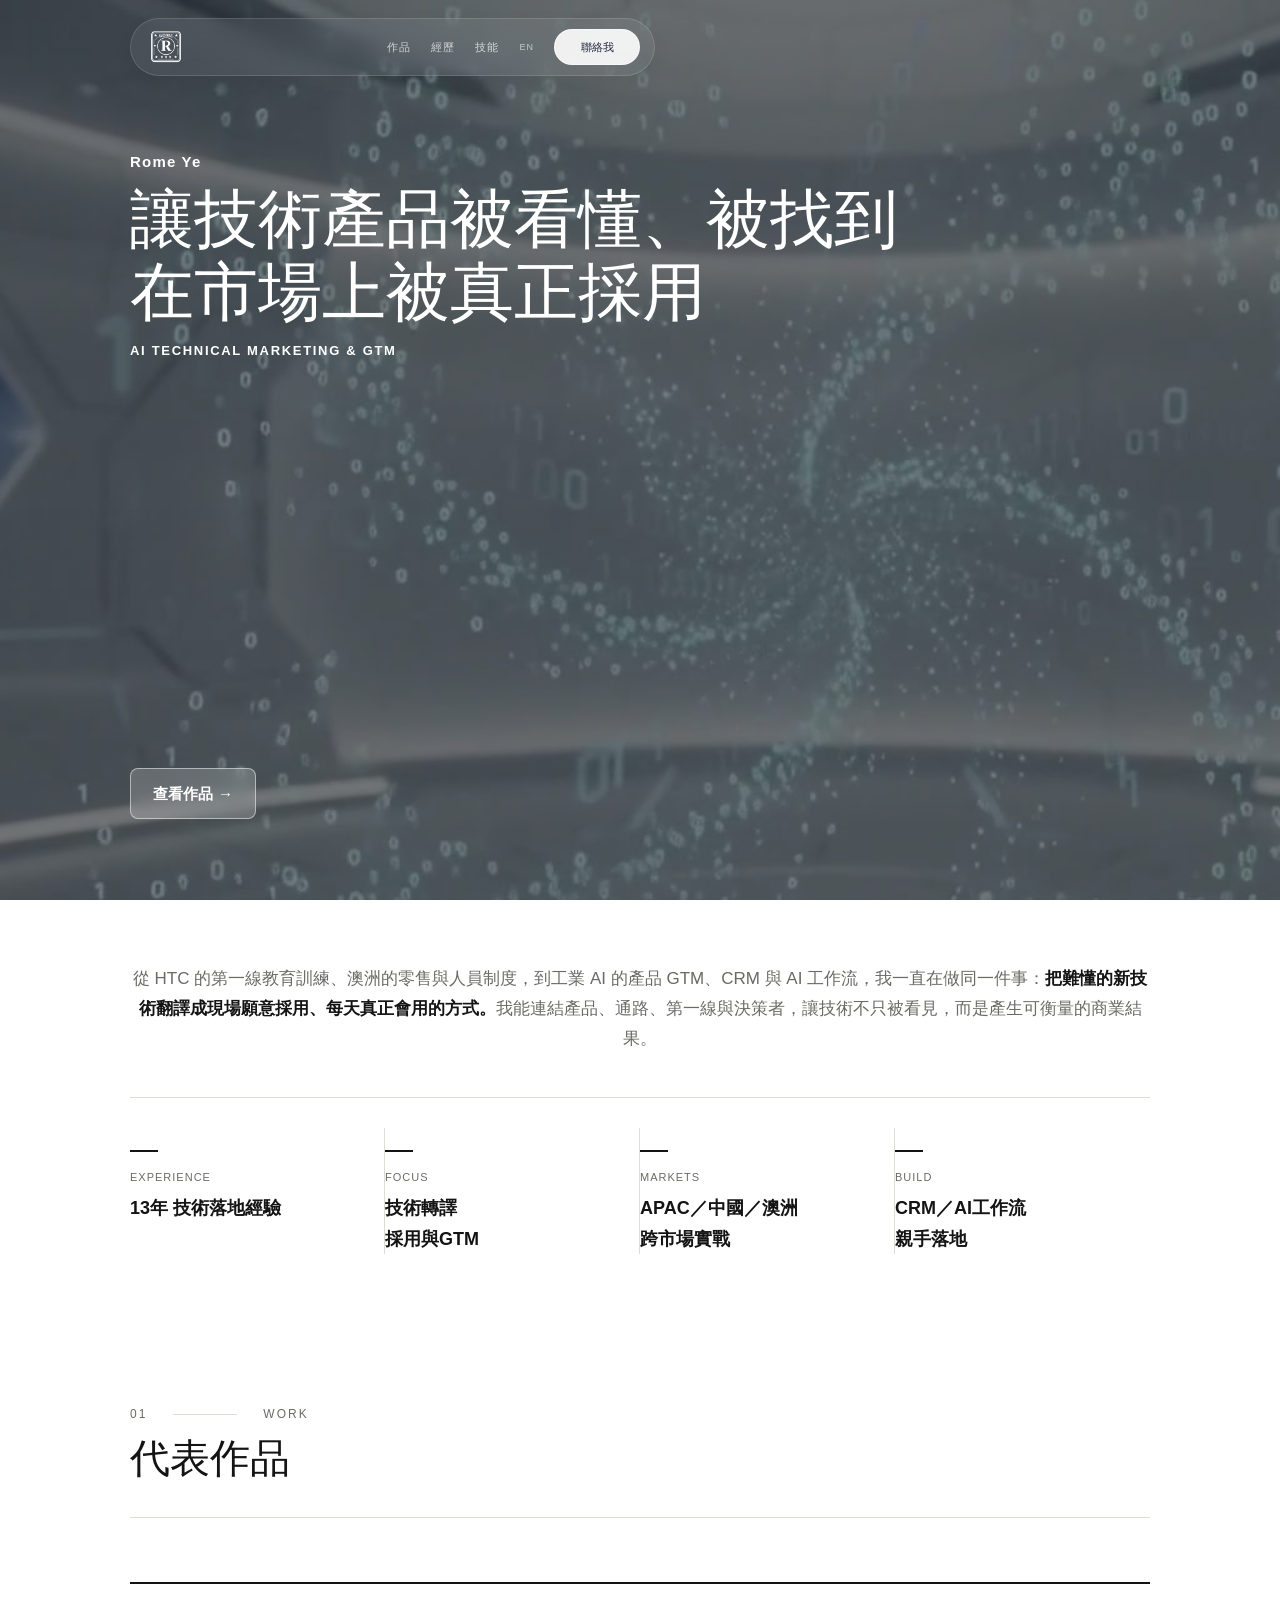
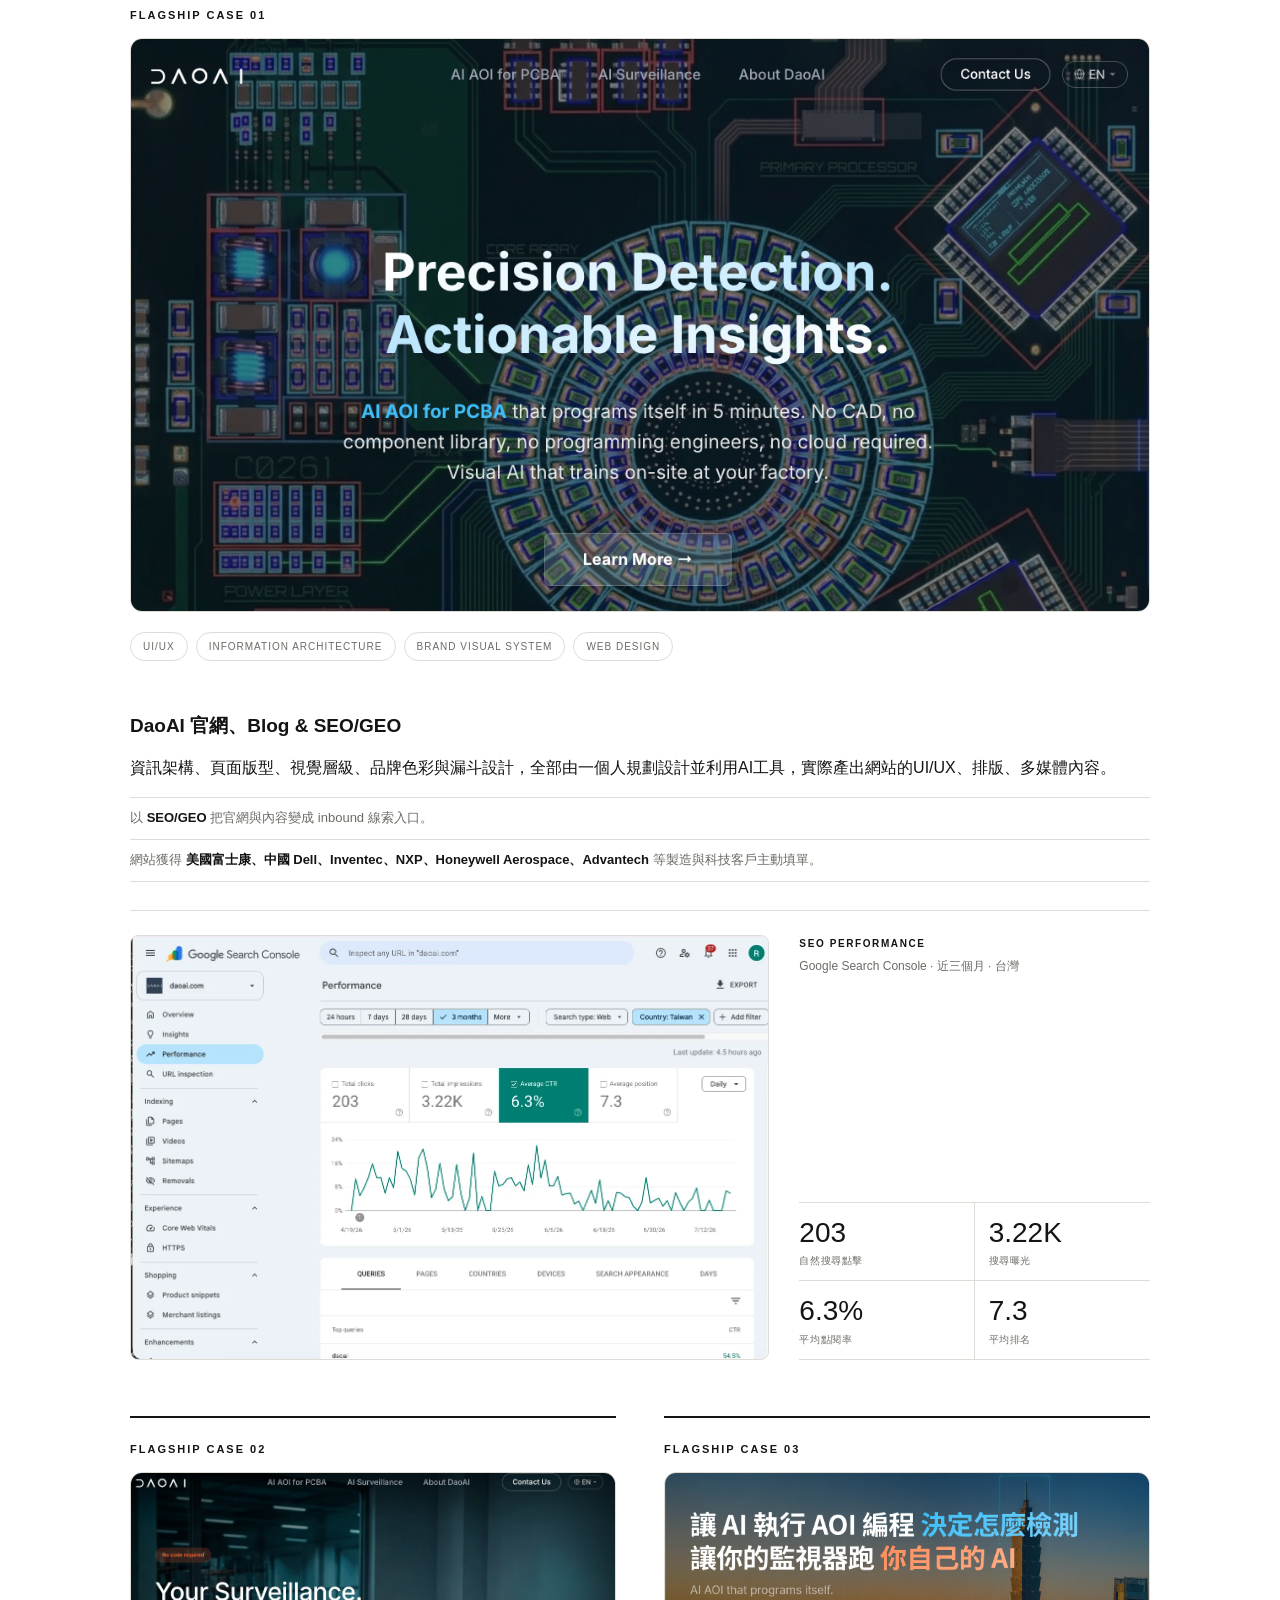
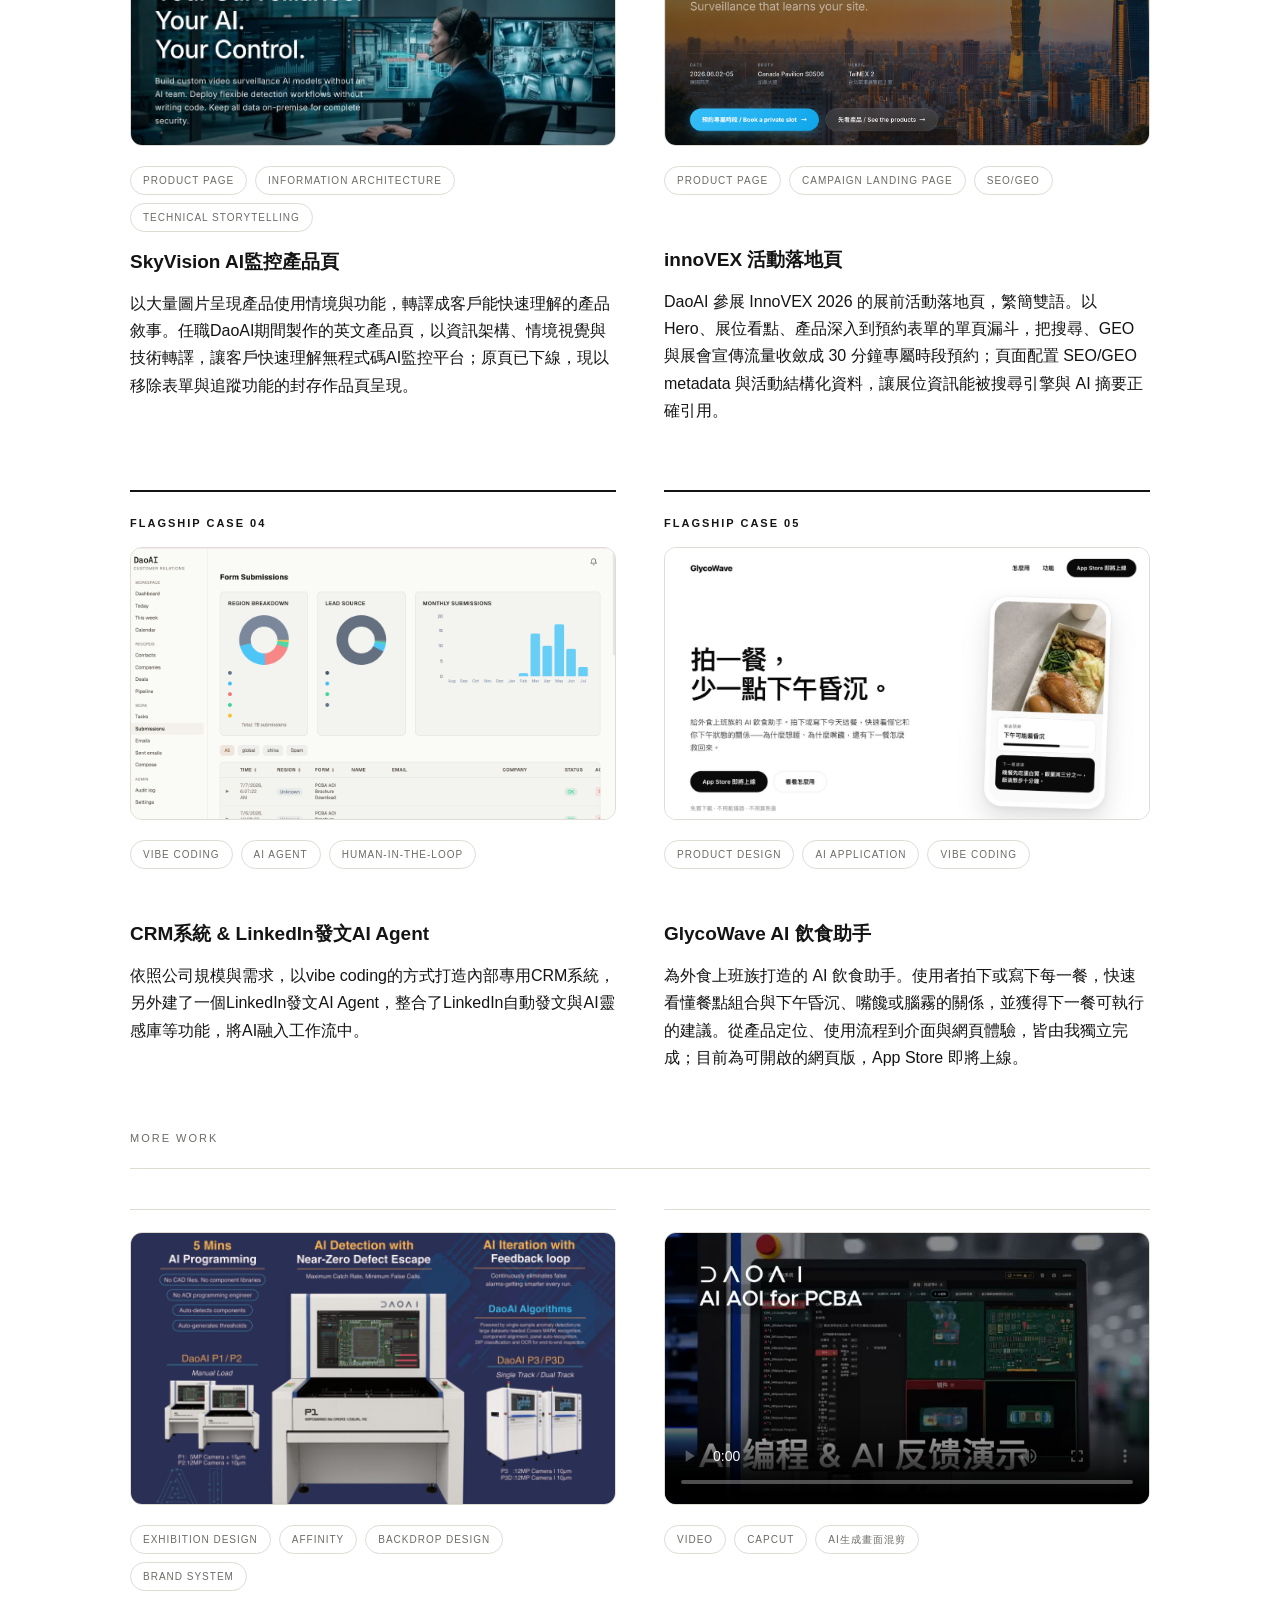
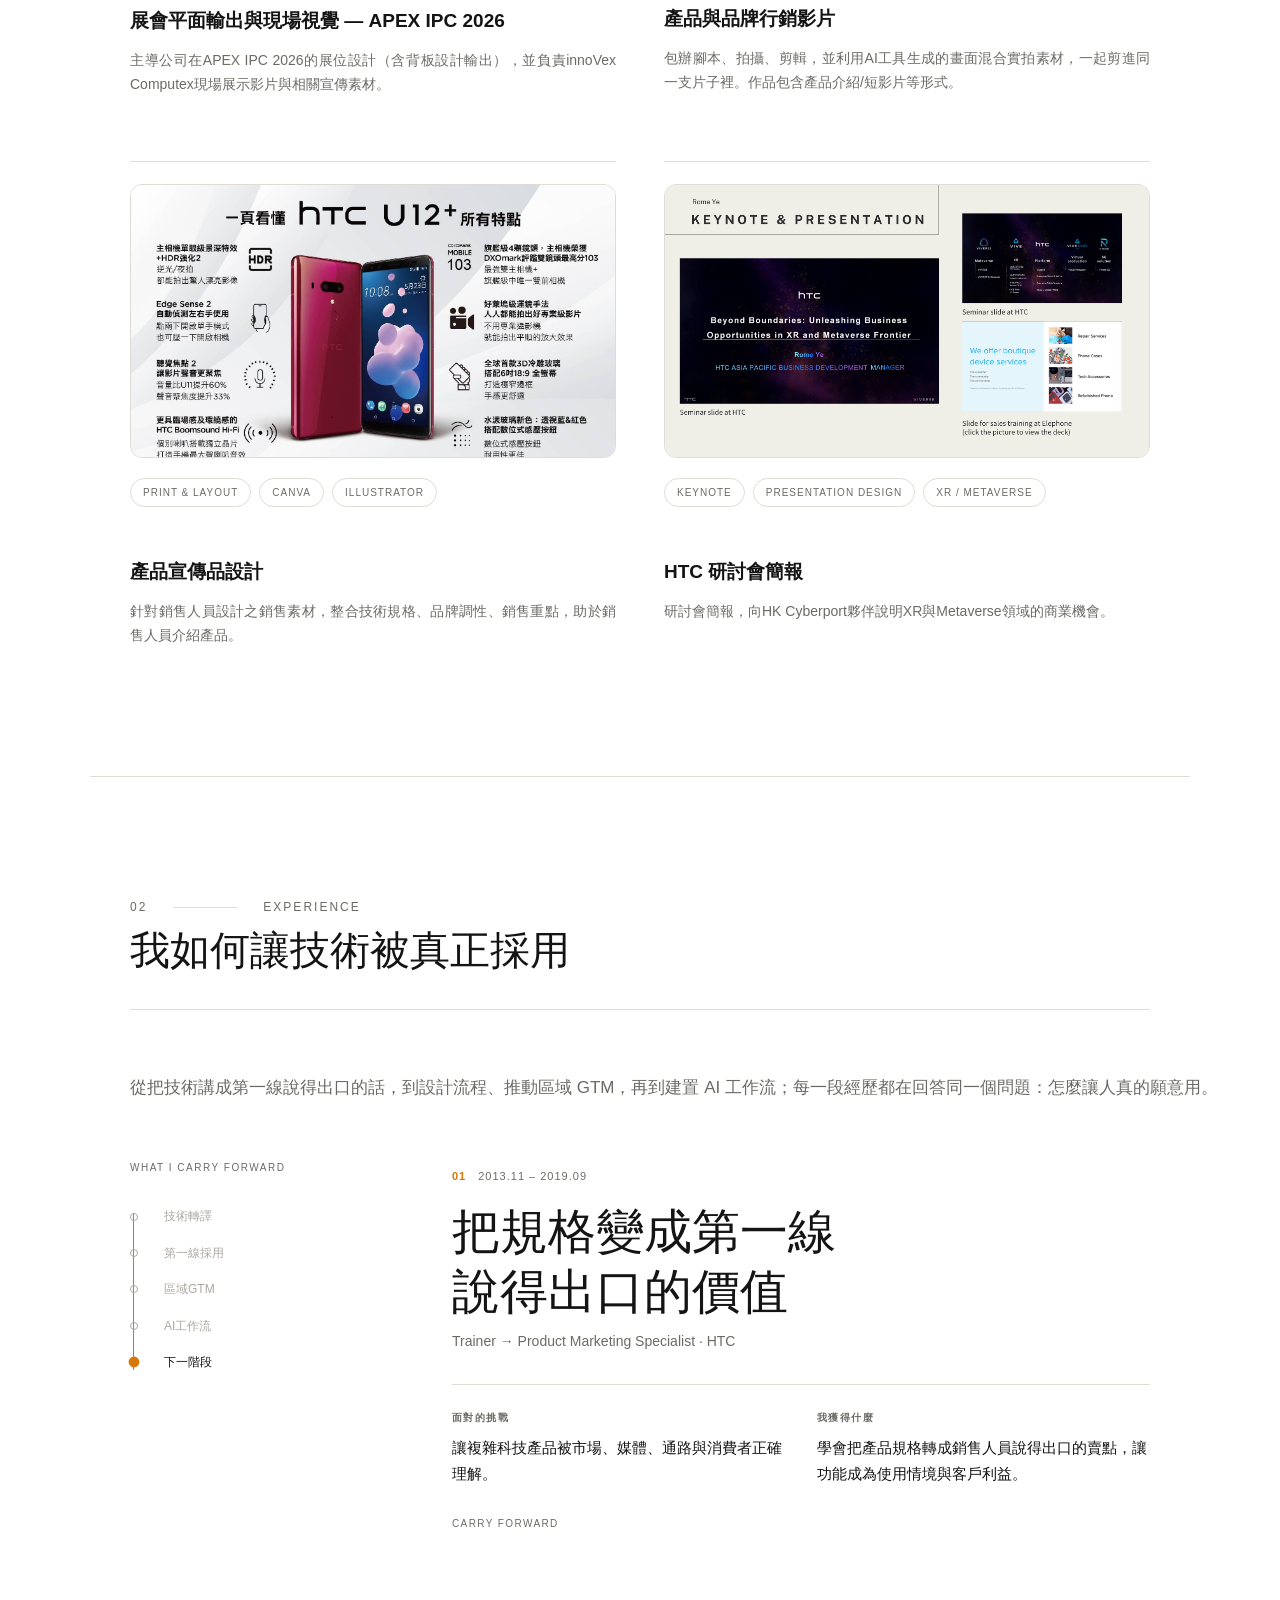
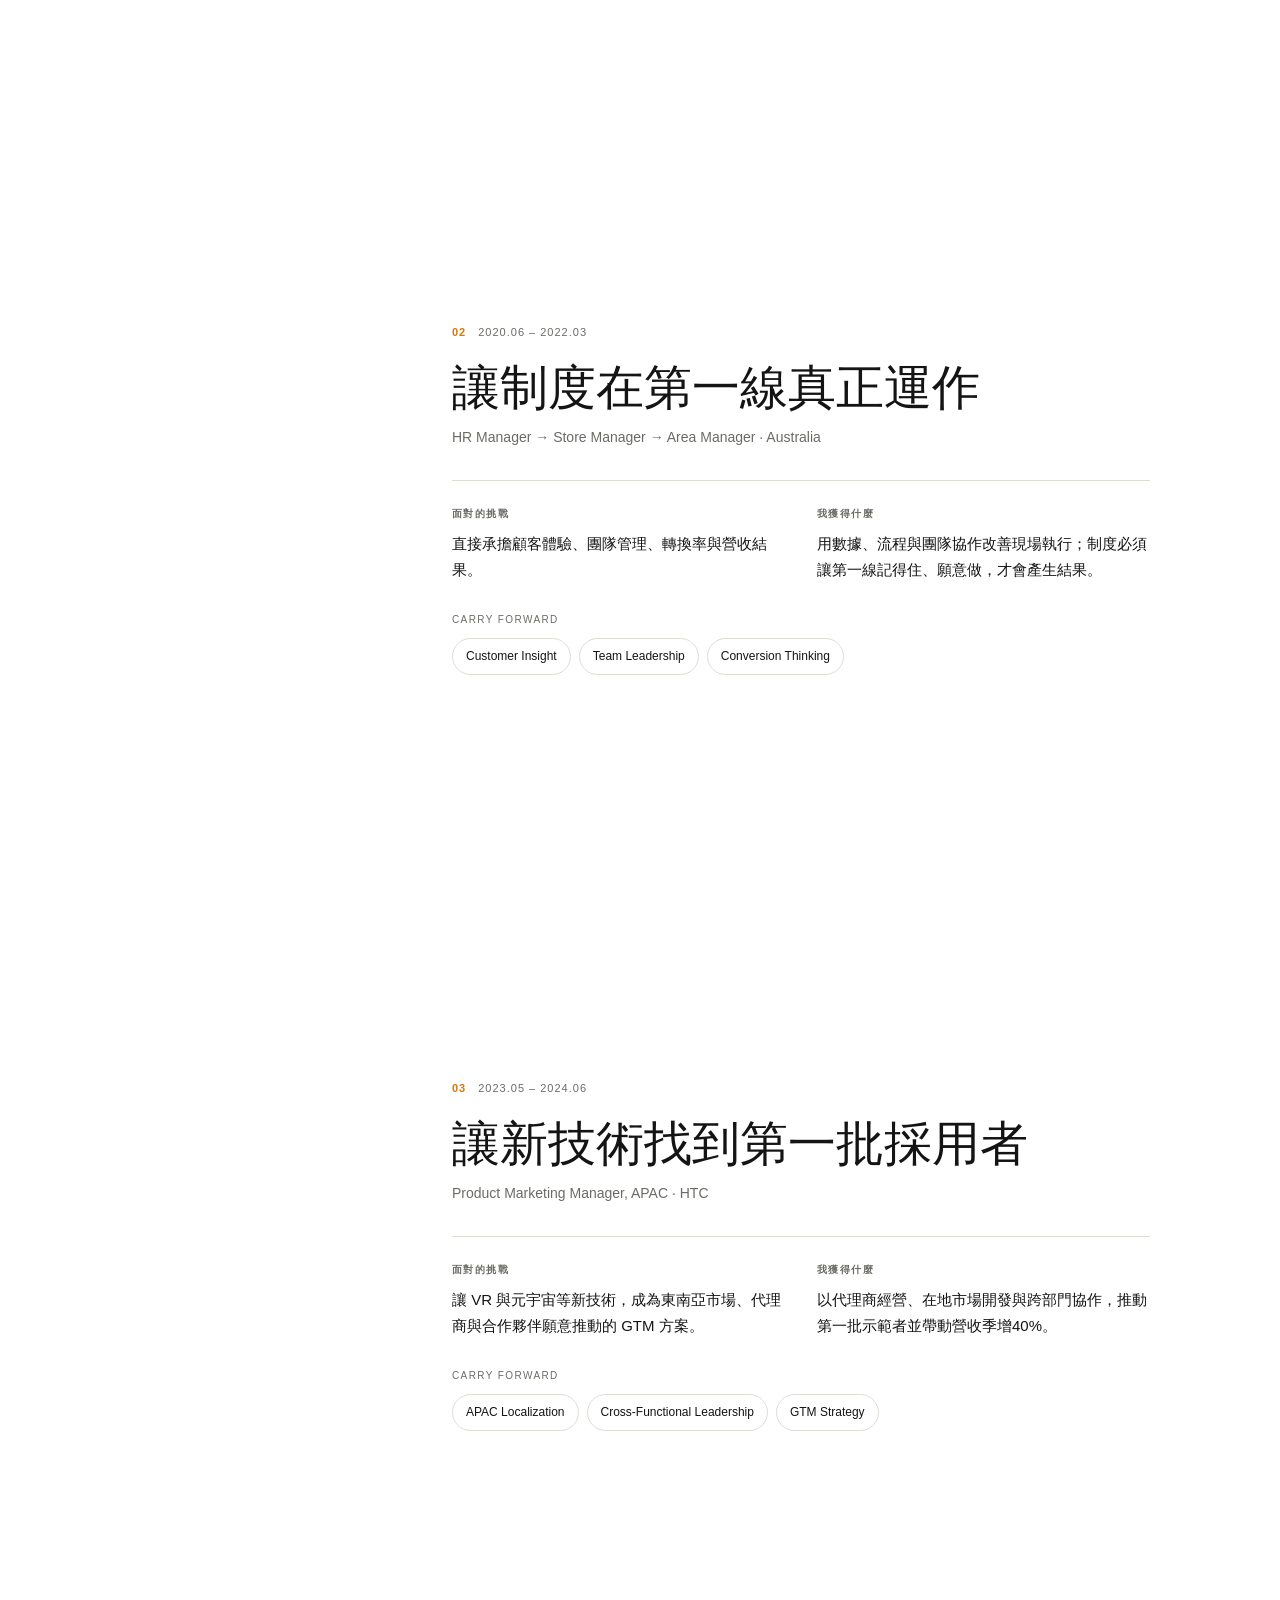
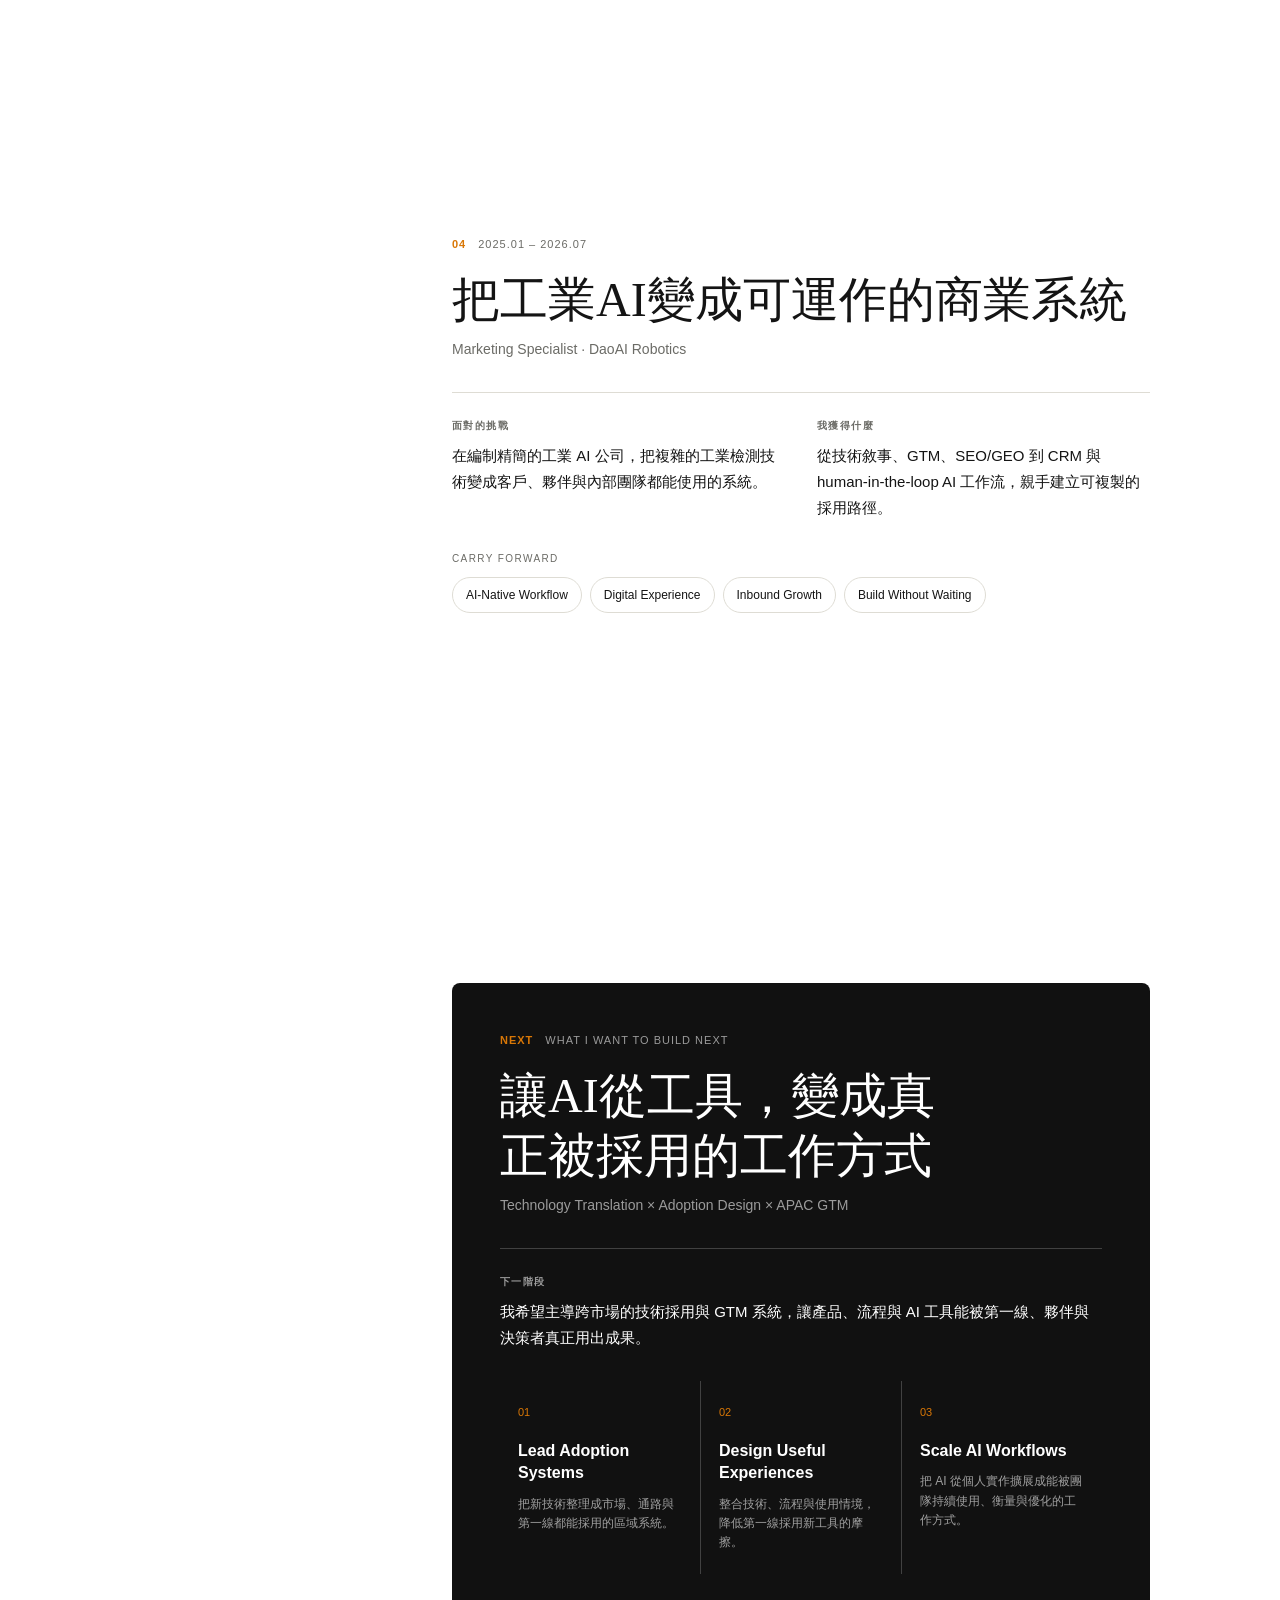
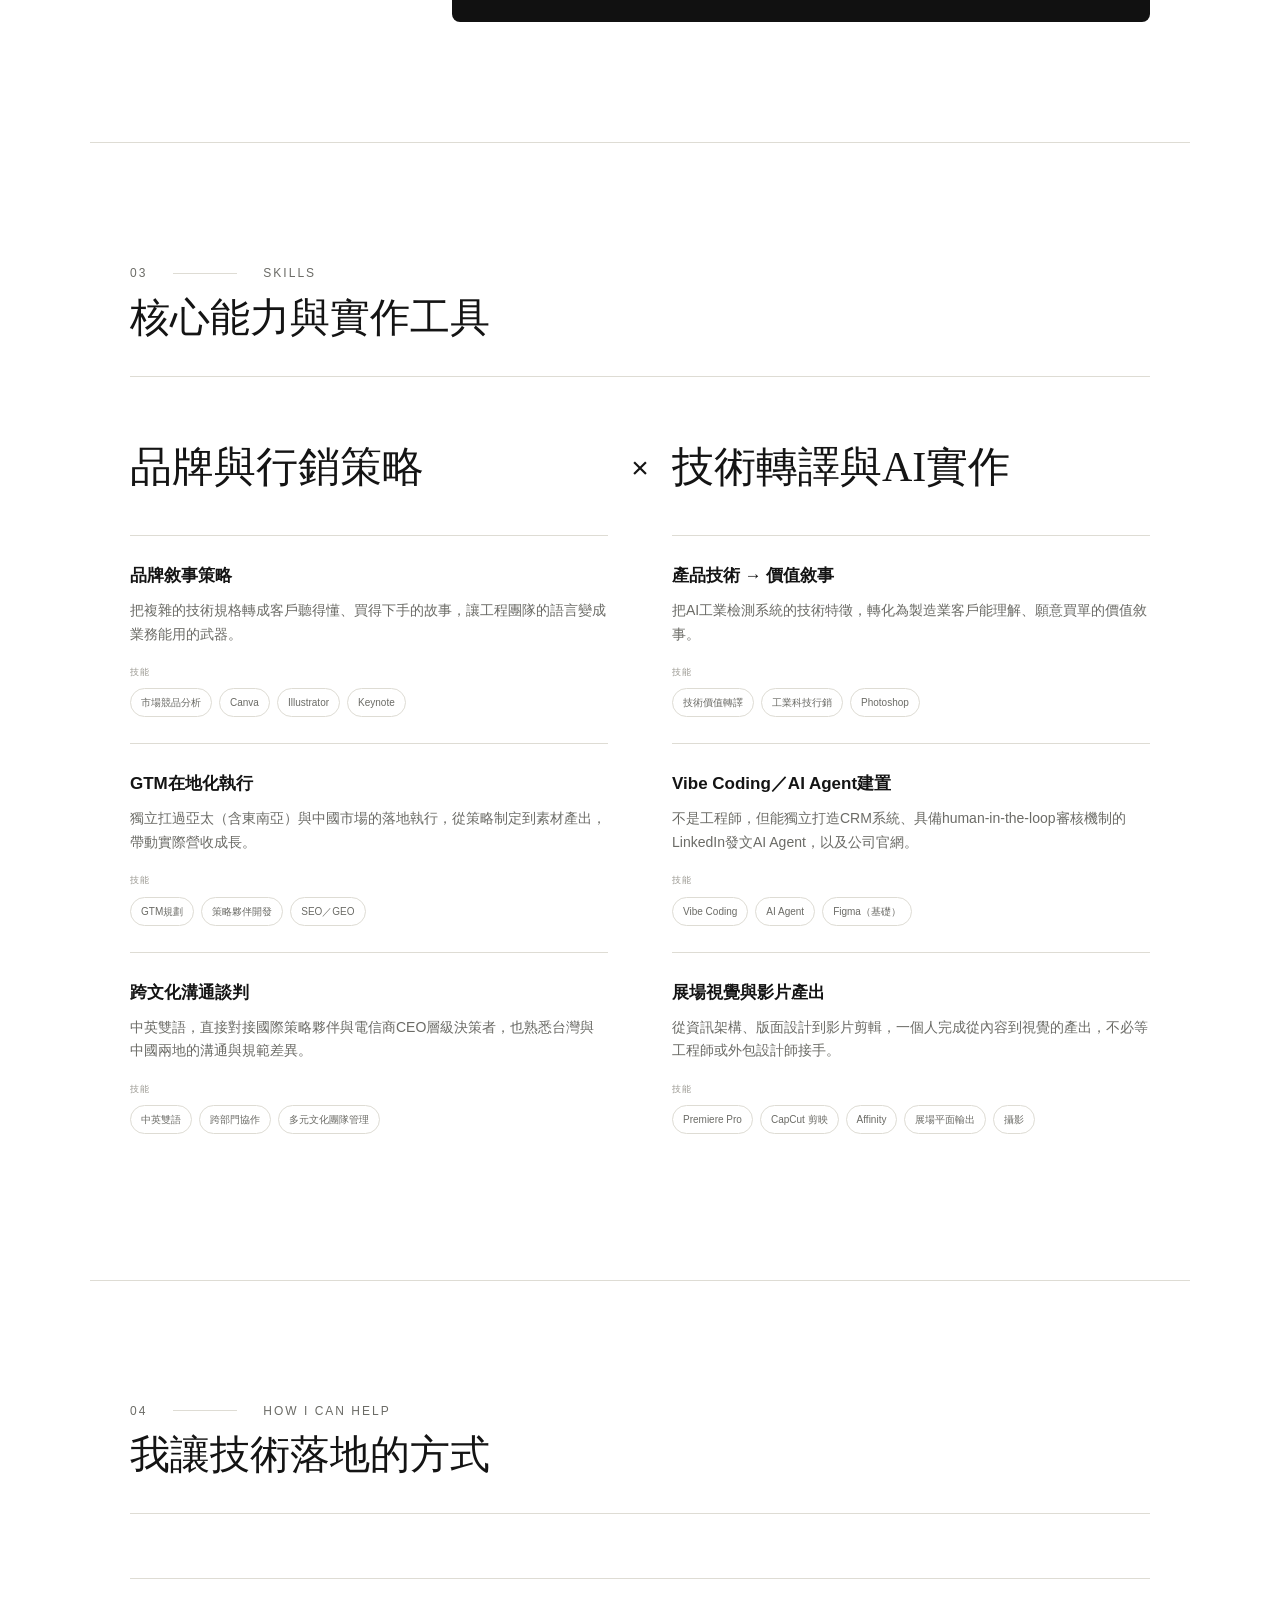
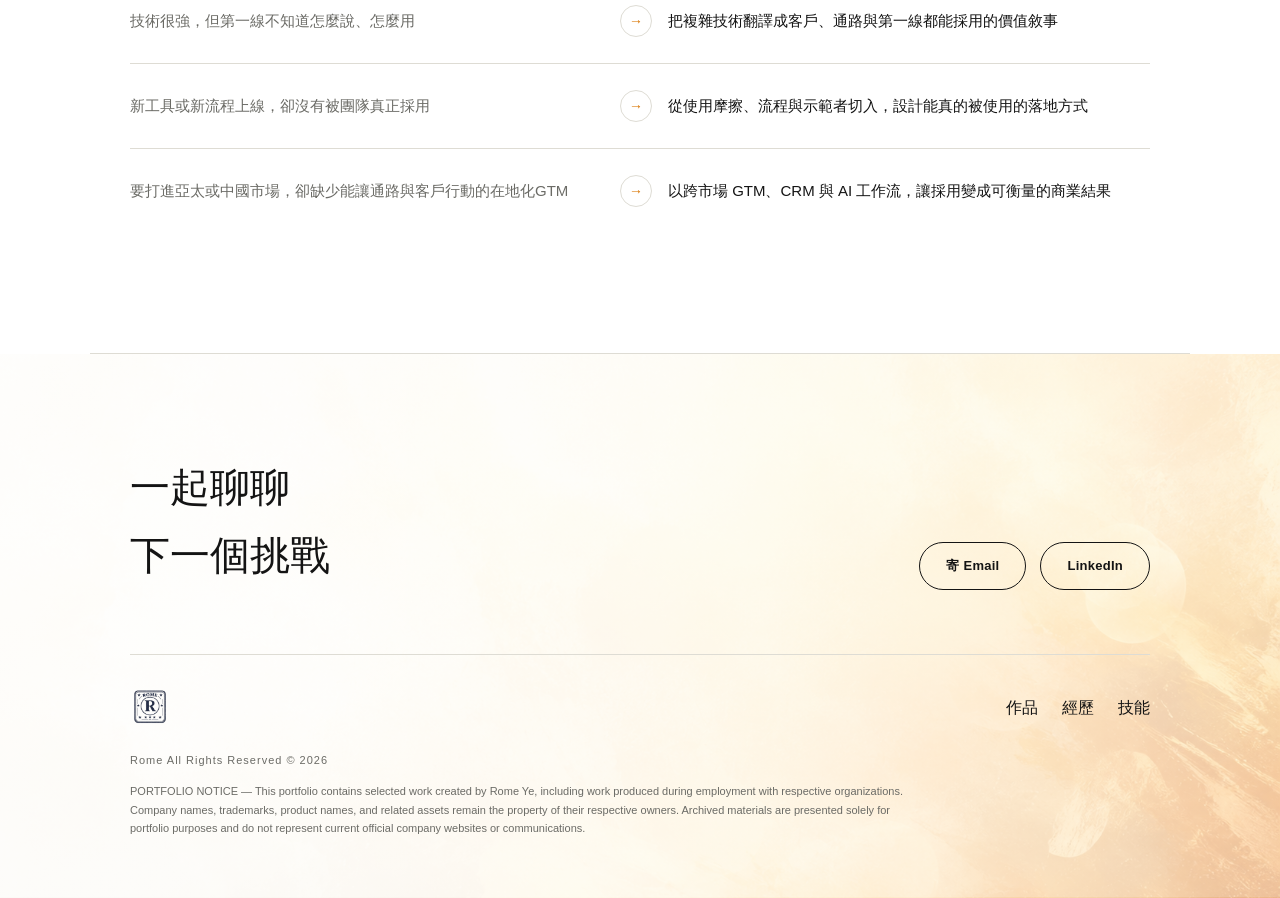
==== commit 8735775a: "Fix factual and red-line issues in hero stats and DaoAI chapter Align portfolio copy with Rome_履歷標準版" ====
--- a/index.html
+++ b/index.html
@@ -161,6 +161,7 @@
     letter-spacing:0; color:#fff;
   }
   h1.display span{display:block;}
+  h1.display .hero-first-line{color:#fff; white-space:nowrap;}
   h1.display .hero-second-line{color:#fff; white-space:nowrap;}
   .hero-role{margin-top:14px; color:#fff; font-family:"Helvetica Neue",sans-serif; font-size:13px; font-weight:600; letter-spacing:.13em; line-height:1.3; text-transform:uppercase;}
   .hero-cta{
@@ -172,16 +173,19 @@
     transition:background .2s ease, transform .15s ease;
   }
   .hero-cta:hover{background:rgba(255,255,255,.3); transform:translateY(-2px);}
+  html[lang="en"] h1.display .hero-first-line{white-space:normal;}
   html[lang="en"] h1.display .hero-second-line{white-space:normal; max-width:min(88vw,1050px);}
   @media(max-width:760px){
-    .hero-inner.wrap{--hero-gutter:28px; padding-left:var(--hero-gutter); padding-right:var(--hero-gutter);}
+    .hero-inner.wrap{--hero-gutter:20px; padding-left:var(--hero-gutter); padding-right:var(--hero-gutter);}
     .hero-copy{top:17%;}
     .hero-badge{margin-bottom:10px; font-size:13px;}
     .hero-badge .hero-name{font-size:13px;}
-    h1.display{font-size:clamp(29px,7.6vw,38px); line-height:1.12;}
+    h1.display{font-size:clamp(20px,6.2vw,34px); line-height:1.2;}
+    h1.display .hero-first-line{font-size:inherit;}
     h1.display .hero-second-line{font-size:inherit;}
     .hero-role{margin-top:11px; font-size:10px; letter-spacing:.11em; white-space:nowrap;}
-    html[lang="en"] h1.display .hero-second-line{max-width:none;}
+    html[lang="en"] h1.display .hero-first-line{white-space:normal;}
+    html[lang="en"] h1.display .hero-second-line{white-space:normal; max-width:none;}
     .hero-cta{left:var(--hero-gutter); right:auto; top:auto; bottom:7%; padding:10px 18px; font-size:12px;}
   }
 
@@ -573,7 +577,7 @@
     從 HTC 的第一線教育訓練、澳洲的零售與人員制度，到工業 AI 的產品 GTM、CRM 與 AI 工作流，我一直在做同一件事：<strong>把難懂的新技術翻譯成現場願意採用、每天真正會用的方式。</strong>我能連結產品、通路、第一線與決策者，讓技術不只被看見，而是產生可衡量的商業結果。
   </p>
   <div class="meta-row">
-    <div><div class="num">Experience</div><div class="val">10年+ 技術落地經驗</div></div>
+    <div><div class="num">Experience</div><div class="val">13年 技術落地經驗</div></div>
     <div><div class="num">Focus</div><div class="val">技術轉譯<br>採用與GTM</div></div>
     <div><div class="num">Markets</div><div class="val">APAC／中國／澳洲<br>跨市場實戰</div></div>
     <div><div class="num">Build</div><div class="val">CRM／AI工作流<br>親手落地</div></div>
@@ -797,7 +801,7 @@
         <h3>把工業AI變成可運作的商業系統</h3>
         <div class="chapter-org">Marketing Specialist · DaoAI Robotics</div>
         <div class="chapter-grid">
-          <div class="chapter-block"><h4>面對的挑戰</h4><p>在資源有限的 AI 新創，把複雜的工業檢測技術變成客戶、夥伴與內部團隊都能使用的系統。</p></div>
+          <div class="chapter-block"><h4>面對的挑戰</h4><p>在編制精簡的工業 AI 公司，把複雜的工業檢測技術變成客戶、夥伴與內部團隊都能使用的系統。</p></div>
           <div class="chapter-block"><h4>我獲得什麼</h4><p>從技術敘事、GTM、SEO/GEO 到 CRM 與 human-in-the-loop AI 工作流，親手建立可複製的採用路徑。</p></div>
         </div>
         <div class="carry-label">Carry forward</div>
@@ -920,12 +924,12 @@
         groups: {
           'header .navlinks a': ['作品', '經歷', '技能', '聯絡我'],
           '.footer-links a': ['作品', '經歷', '技能'],
-          '.hero-intro .meta-row .val': ['10年+ 技術落地經驗', '技術轉譯<br>採用與GTM', 'APAC／中國／澳洲<br>跨市場實戰', 'CRM／AI工作流<br>親手落地'],
+          '.hero-intro .meta-row .val': ['13年 技術落地經驗', '技術轉譯<br>採用與GTM', 'APAC／中國／澳洲<br>跨市場實戰', 'CRM／AI工作流<br>親手落地'],
           '.rail-step span': ['技術轉譯', '第一線採用', '區域GTM', 'AI工作流', '下一階段'],
           '.experience-card h3': ['把規格變成第一線說得出口的價值', '讓制度在第一線真正運作', '讓新技術找到第一批採用者', '把工業AI變成可運作的商業系統', '讓AI從工具，變成真正被採用的工作方式'],
           '.chapter-org': ['Trainer → Product Marketing Specialist · HTC', 'HR Manager → Store Manager → Area Manager · Australia', 'Product Marketing Manager, APAC · HTC', 'Marketing Specialist · DaoAI Robotics', 'Technology Translation × Adoption Design × APAC GTM'],
           '.chapter-block h4': ['面對的挑戰', '我獲得什麼', '面對的挑戰', '我獲得什麼', '面對的挑戰', '我獲得什麼', '面對的挑戰', '我獲得什麼', '下一階段'],
-          '.chapter-block p': ['讓複雜科技產品被市場、媒體、通路與消費者正確理解。', '學會把產品規格轉成銷售人員說得出口的賣點，讓功能成為使用情境與客戶利益。', '直接承擔顧客體驗、團隊管理、轉換率與營收結果。', '用數據、流程與團隊協作改善現場執行；制度必須讓第一線記得住、願意做，才會產生結果。', '讓 VR 與元宇宙等新技術，成為東南亞市場、代理商與合作夥伴願意推動的 GTM 方案。', '以代理商經營、在地市場開發與跨部門協作，推動第一批示範者並帶動營收季增40%。', '在資源有限的 AI 新創，把複雜的工業檢測技術變成客戶、夥伴與內部團隊都能使用的系統。', '從技術敘事、GTM、SEO/GEO 到 CRM 與 human-in-the-loop AI 工作流，親手建立可複製的採用路徑。', '我希望主導跨市場的技術採用與 GTM 系統，讓產品、流程與 AI 工具能被第一線、夥伴與決策者真正用出成果。'],
+          '.chapter-block p': ['讓複雜科技產品被市場、媒體、通路與消費者正確理解。', '學會把產品規格轉成銷售人員說得出口的賣點，讓功能成為使用情境與客戶利益。', '直接承擔顧客體驗、團隊管理、轉換率與營收結果。', '用數據、流程與團隊協作改善現場執行；制度必須讓第一線記得住、願意做，才會產生結果。', '讓 VR 與元宇宙等新技術，成為東南亞市場、代理商與合作夥伴願意推動的 GTM 方案。', '以代理商經營、在地市場開發與跨部門協作，推動第一批示範者並帶動營收季增40%。', '在編制精簡的工業 AI 公司，把複雜的工業檢測技術變成客戶、夥伴與內部團隊都能使用的系統。', '從技術敘事、GTM、SEO/GEO 到 CRM 與 human-in-the-loop AI 工作流，親手建立可複製的採用路徑。', '我希望主導跨市場的技術採用與 GTM 系統，讓產品、流程與 AI 工具能被第一線、夥伴與決策者真正用出成果。'],
           '.future-direction p': ['把新技術整理成市場、通路與第一線都能採用的區域系統。', '整合技術、流程與使用情境，降低第一線採用新工具的摩擦。', '把 AI 從個人實作擴展成能被團隊持續使用、衡量與優化的工作方式。'],
           '.cap-title': ['品牌與行銷策略', '技術轉譯與AI實作'],
           '.cap-col-head': ['', ''],
@@ -1012,12 +1016,12 @@
         groups: {
           'header .navlinks a': ['Work', 'Experience', 'Skills', 'Contact Me'],
           '.footer-links a': ['Work', 'Experience', 'Skills'],
-          '.hero-intro .meta-row .val': ['10+ years making technology land', 'Technical translation<br>Adoption &amp; GTM', 'APAC / China / Australia<br>Cross-market experience', 'CRM &amp; AI workflows<br>Built hands-on'],
+          '.hero-intro .meta-row .val': ['13 years making technology land', 'Technical translation<br>Adoption &amp; GTM', 'APAC / China / Australia<br>Cross-market experience', 'CRM &amp; AI workflows<br>Built hands-on'],
           '.rail-step span': ['Technical Translation', 'Frontline Adoption', 'Regional GTM', 'AI Workflows', 'What Comes Next'],
           '.experience-card h3': ['Turning specifications into frontline value', 'Making systems work on the frontline', 'Finding early adopters for new technology', 'Turning industrial AI into a working commercial system', 'Making AI a way of working people truly adopt'],
           '.chapter-org': ['Trainer → Product Marketing Specialist · HTC', 'HR Manager → Store Manager → Area Manager · Australia', 'Product Marketing Manager, APAC · HTC', 'Marketing Specialist · DaoAI Robotics', 'Technology Translation × Adoption Design × APAC GTM'],
           '.chapter-block h4': ['The Challenge', 'What I Gained', 'The Challenge', 'What I Gained', 'The Challenge', 'What I Gained', 'The Challenge', 'What I Gained', 'The Next Stage'],
-          '.chapter-block p': ['Help markets, media, channels, and customers understand complex technology accurately.', 'I learned to turn product specifications into selling points sales teams can say, making features relevant to use cases and customer benefits.', 'Take direct responsibility for customer experience, team performance, conversion, and revenue.', 'I learned that systems only create results when frontline teams can remember them and want to use them.', 'Make emerging VR and metaverse technology into GTM programs that Southeast Asian markets, distributors, and partners would be willing to advance.', 'Used distributor management, local market development, and cross-functional collaboration to activate early adopters and drive 40% quarter-over-quarter revenue growth.', 'In a resource-constrained AI startup, turn complex industrial inspection technology into systems that customers, partners, and internal teams can use.', 'From technical narrative and GTM to SEO/GEO, CRM, and human-in-the-loop AI workflows, I built repeatable paths to adoption hands-on.', 'I want to lead cross-market technology-adoption and GTM systems that help frontline teams, partners, and decision-makers turn products, processes, and AI tools into results.'],
+          '.chapter-block p': ['Help markets, media, channels, and customers understand complex technology accurately.', 'I learned to turn product specifications into selling points sales teams can say, making features relevant to use cases and customer benefits.', 'Take direct responsibility for customer experience, team performance, conversion, and revenue.', 'I learned that systems only create results when frontline teams can remember them and want to use them.', 'Make emerging VR and metaverse technology into GTM programs that Southeast Asian markets, distributors, and partners would be willing to advance.', 'Used distributor management, local market development, and cross-functional collaboration to activate early adopters, contributing to 40% quarter-over-quarter revenue growth.', 'At a lean industrial AI company, turn complex industrial inspection technology into systems that customers, partners, and internal teams can use.', 'From technical narrative and GTM to SEO/GEO, CRM, and human-in-the-loop AI workflows, I built repeatable paths to adoption hands-on.', 'I want to lead cross-market technology-adoption and GTM systems that help frontline teams, partners, and decision-makers turn products, processes, and AI tools into results.'],
           '.future-direction p': ['Turn emerging technology into regional systems that markets, channels, and frontline teams can adopt.', 'Connect technology, process, and use cases to reduce the friction of adopting new tools.', 'Scale AI from personal experimentation into a way of working teams can continuously use, measure, and improve.'],
           '.cap-title': ['Brand &amp; Marketing Strategy', 'Technical Translation &amp;<br>AI Execution'],
           '.cap-col-head': ['', ''],
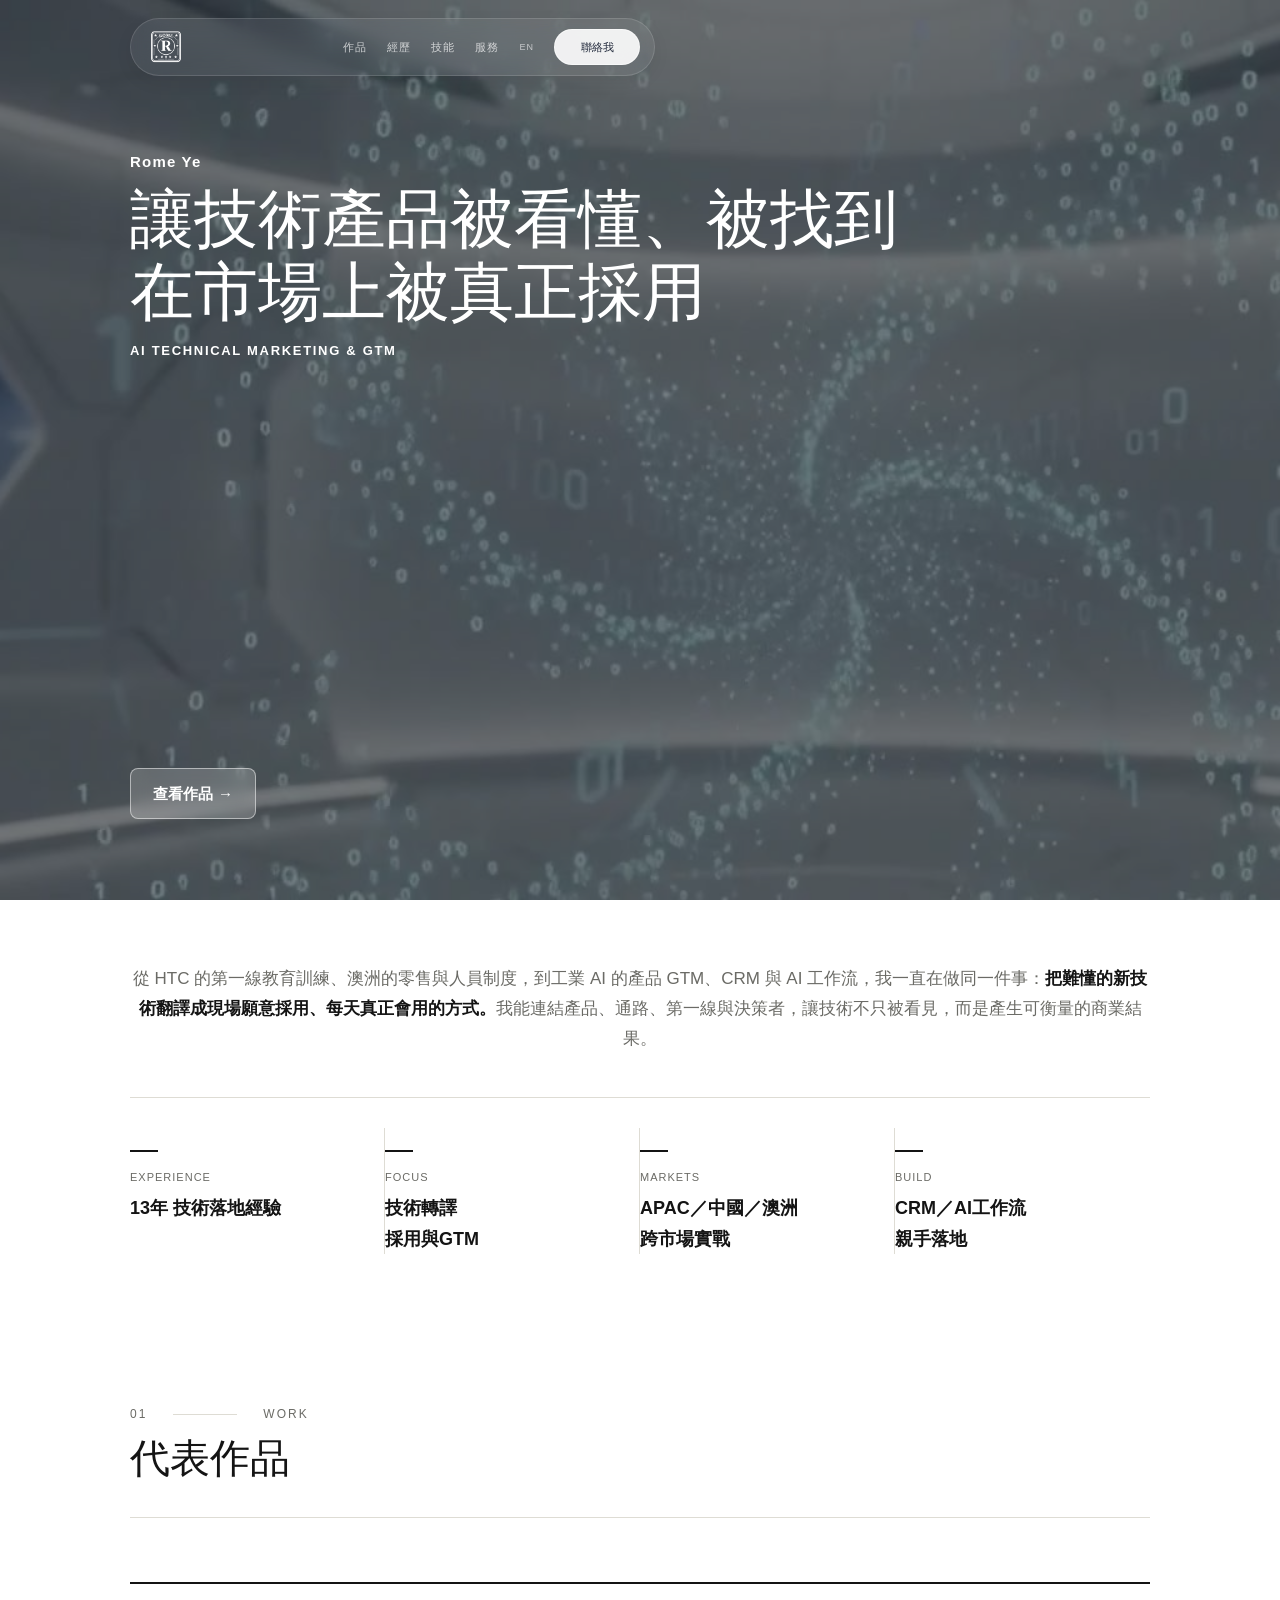
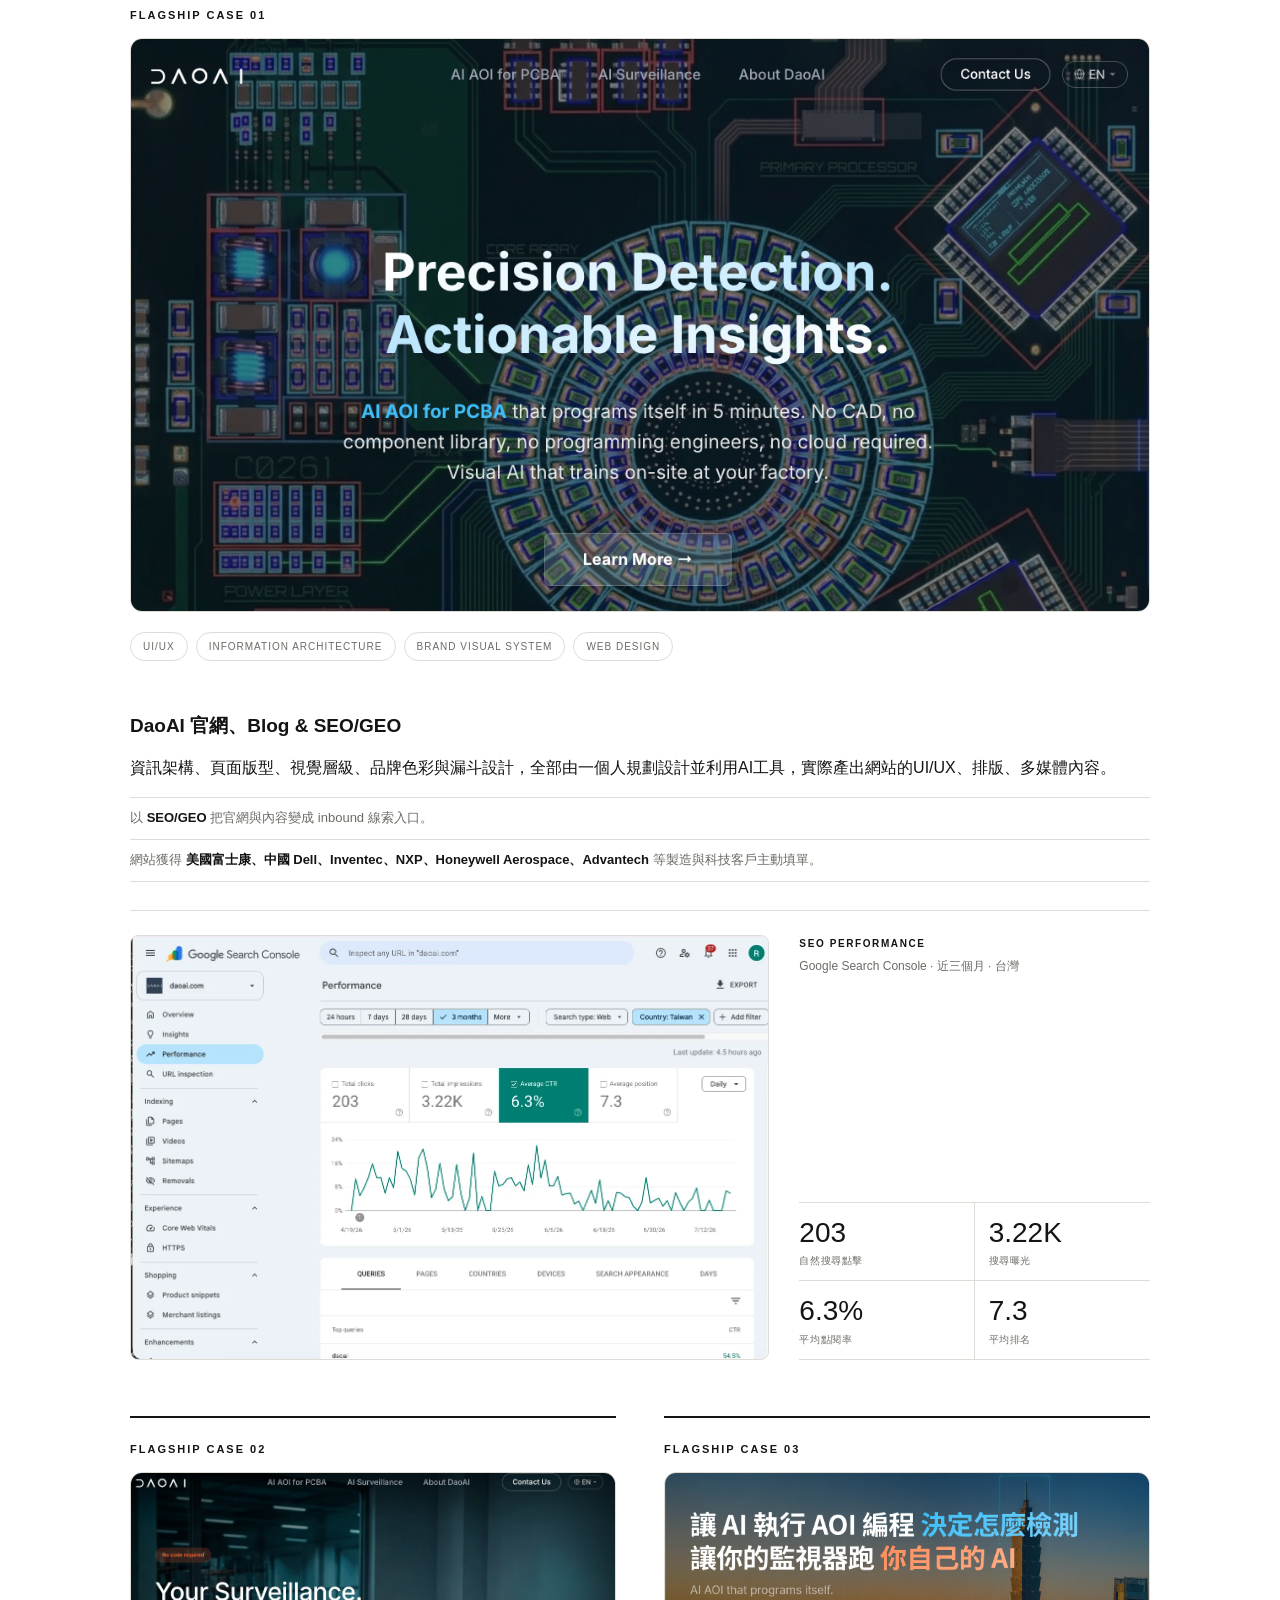
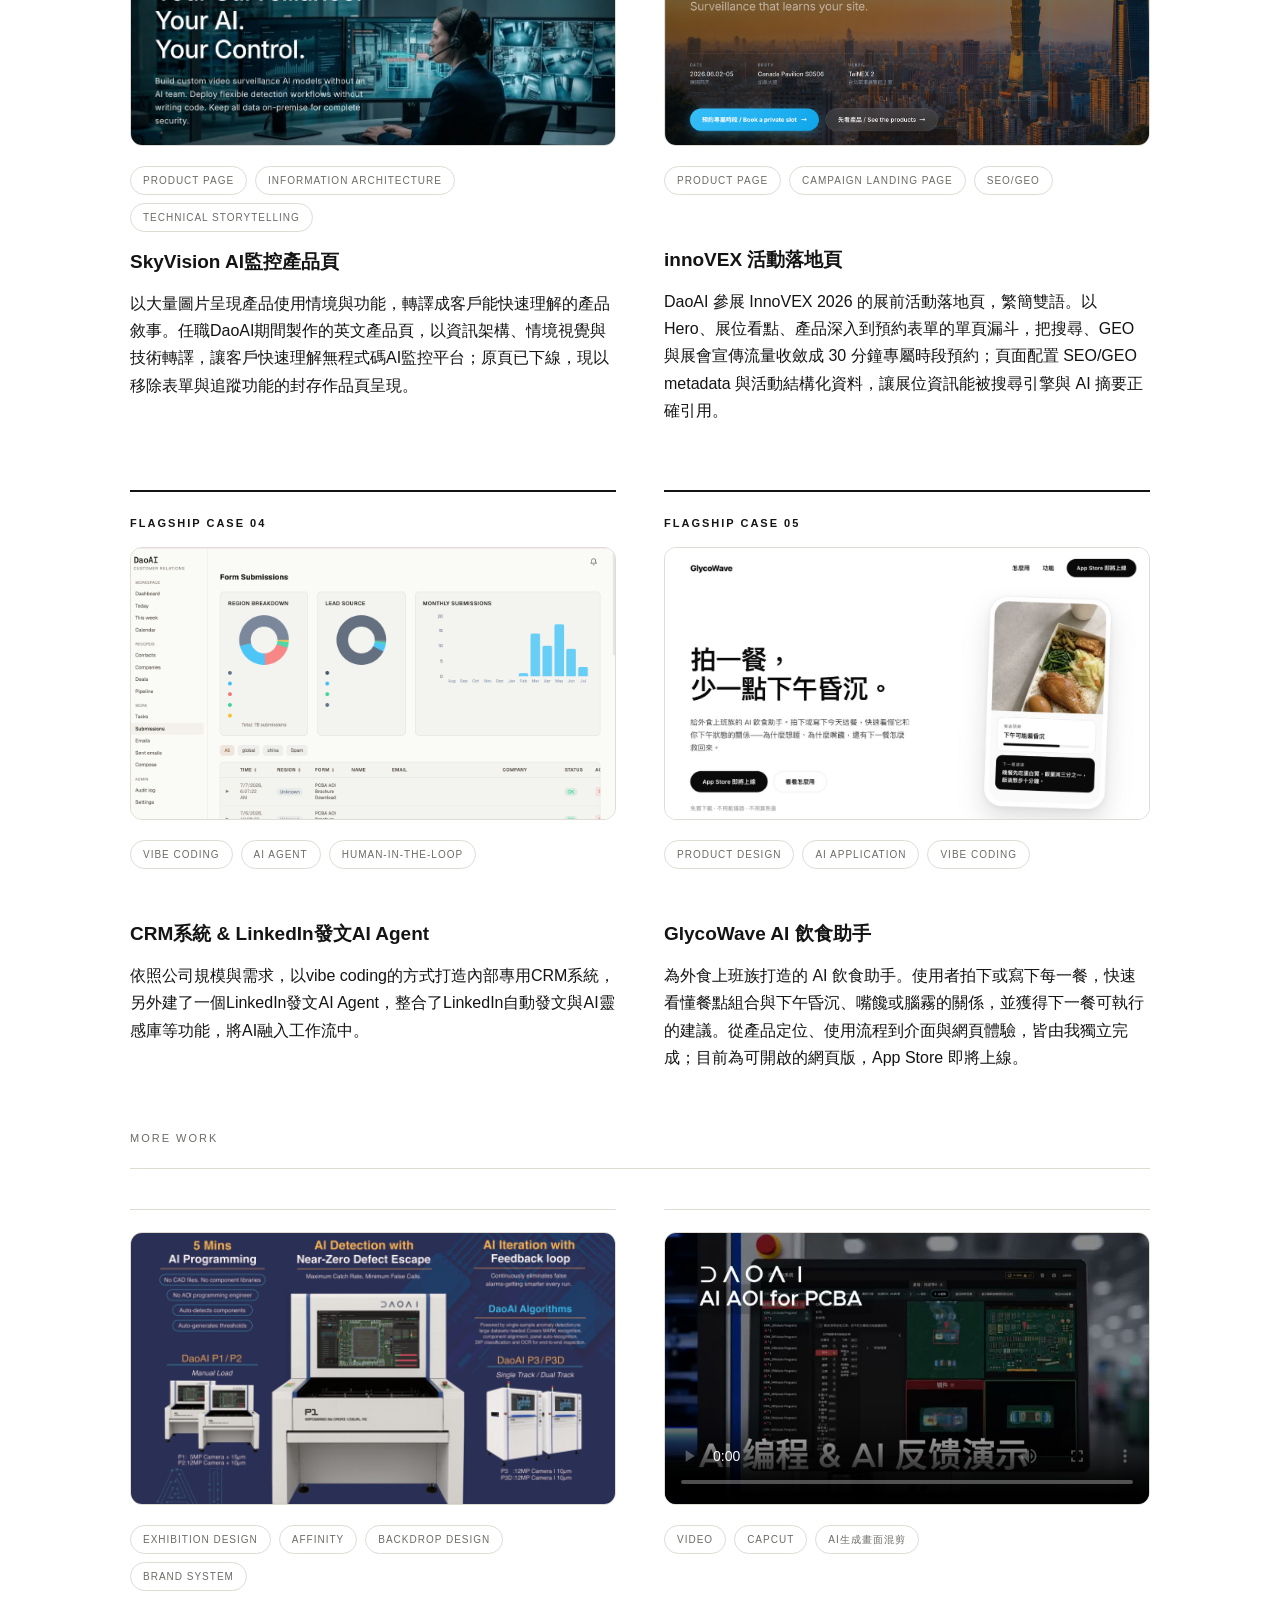
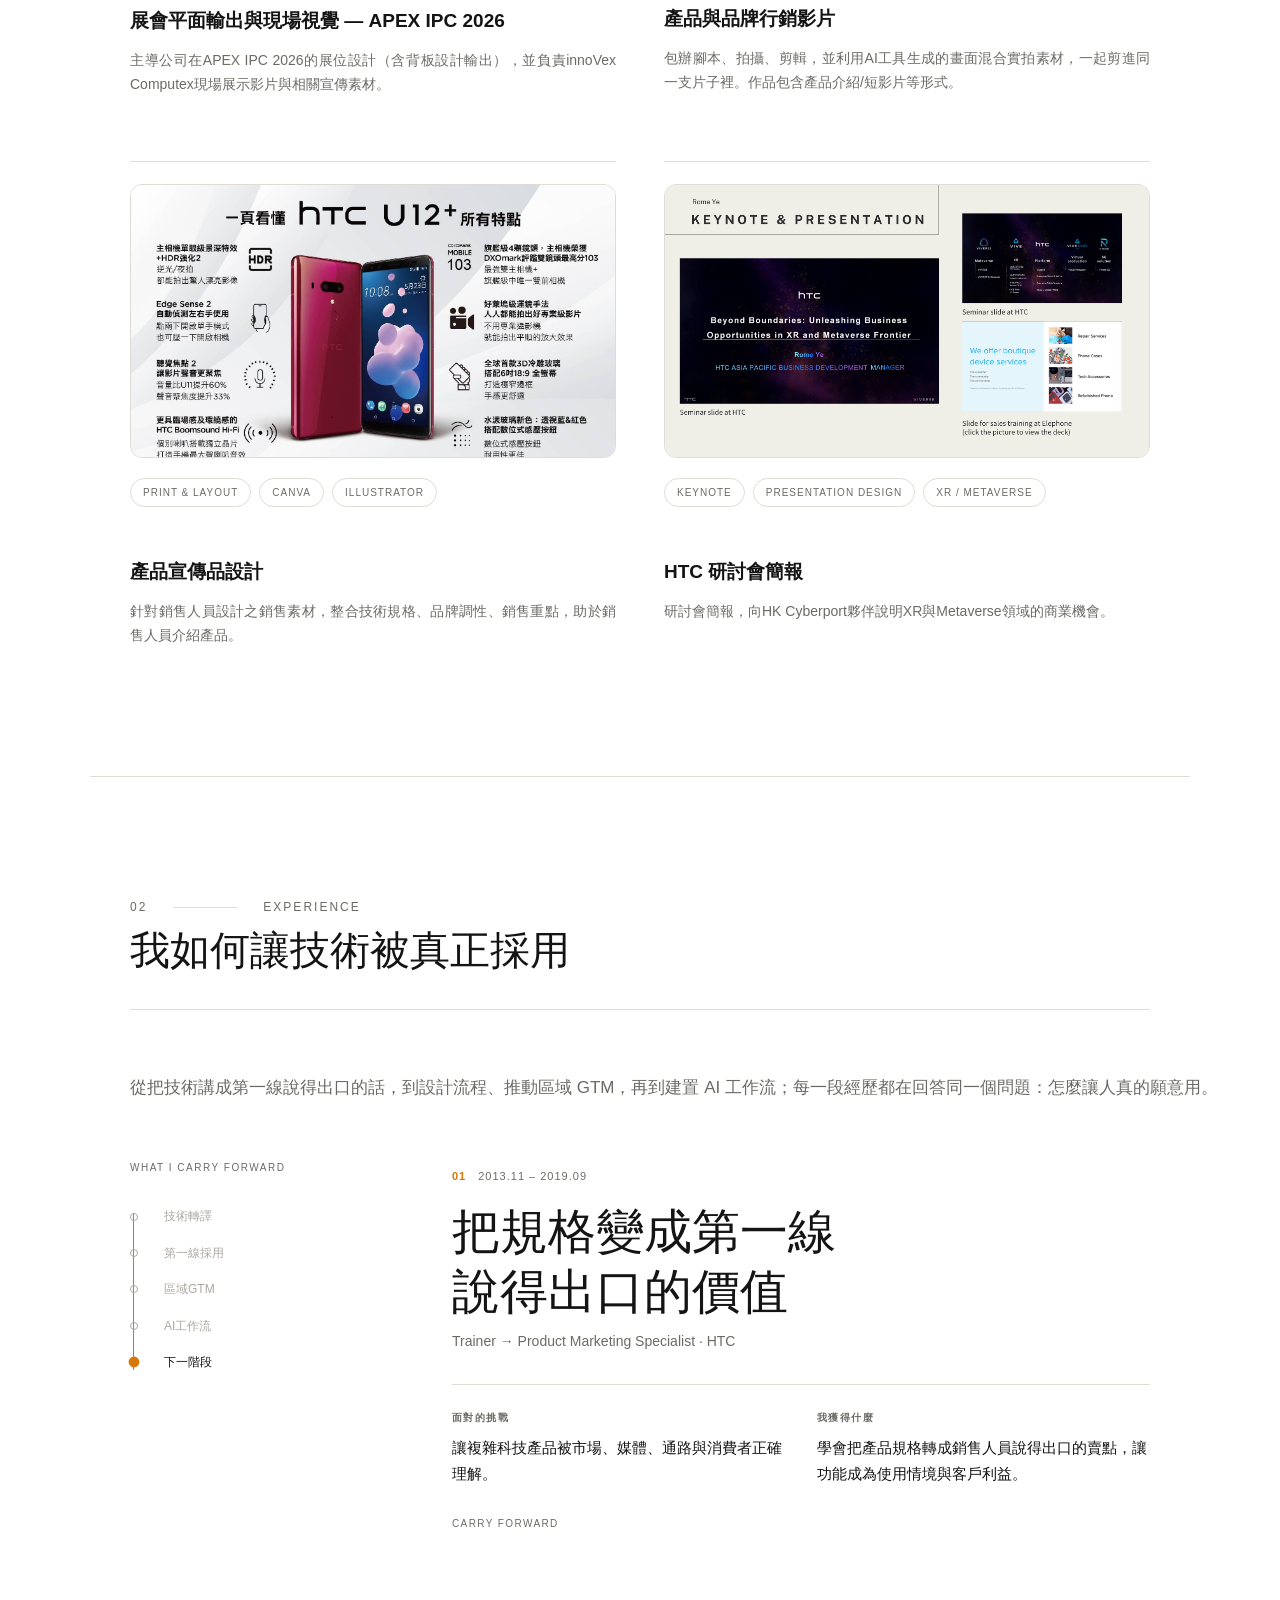
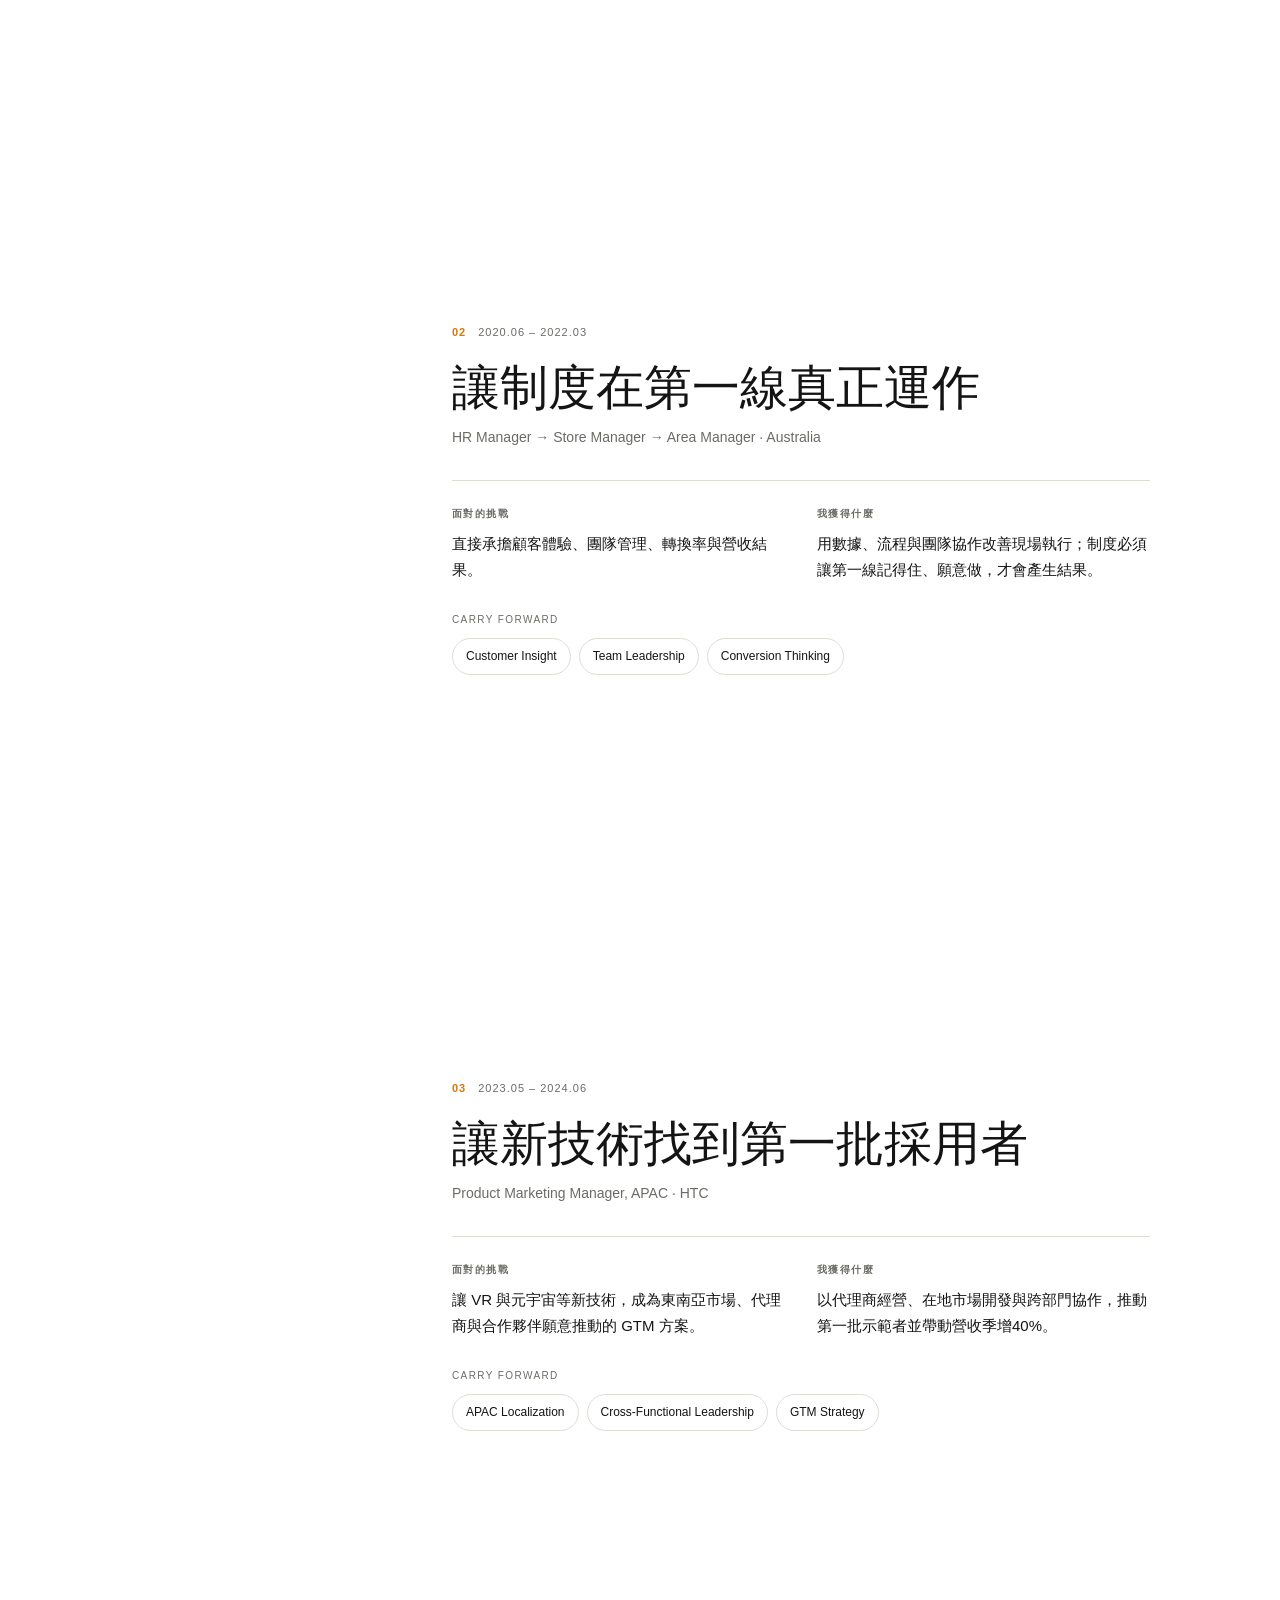
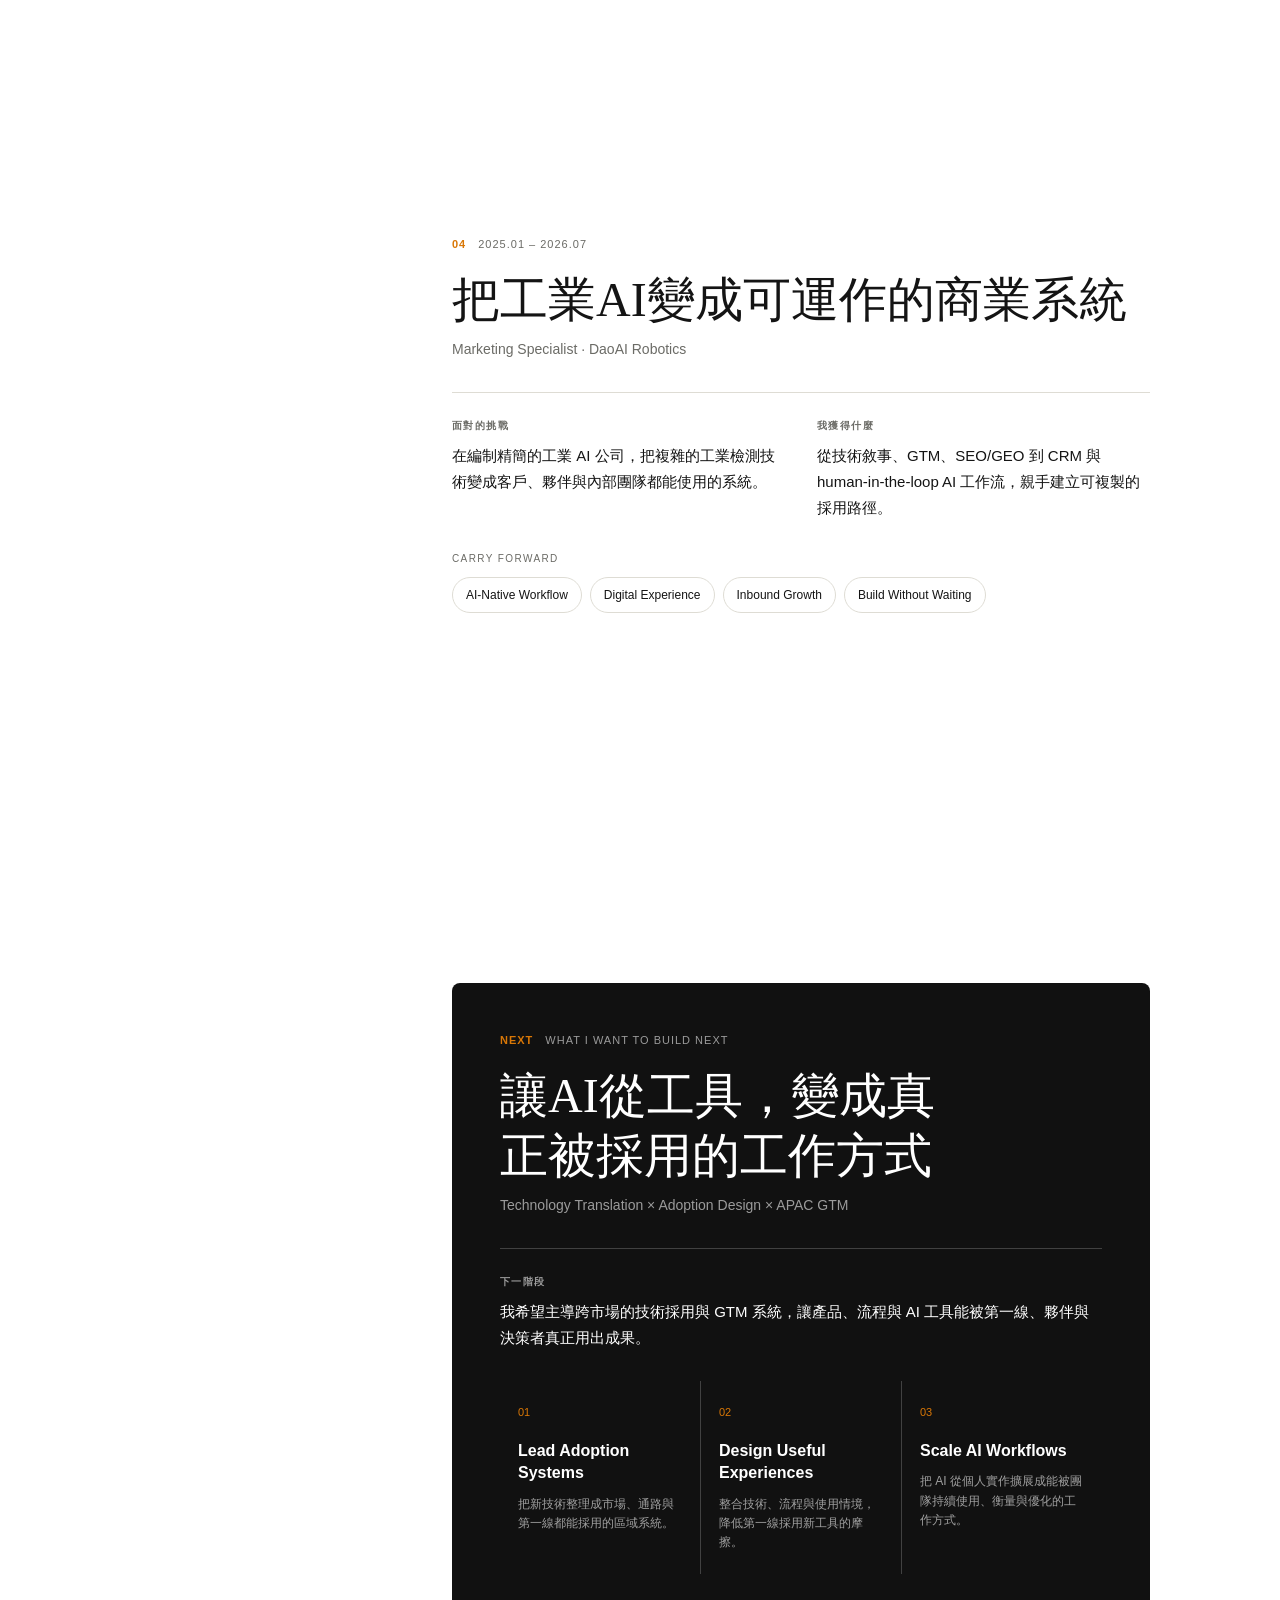
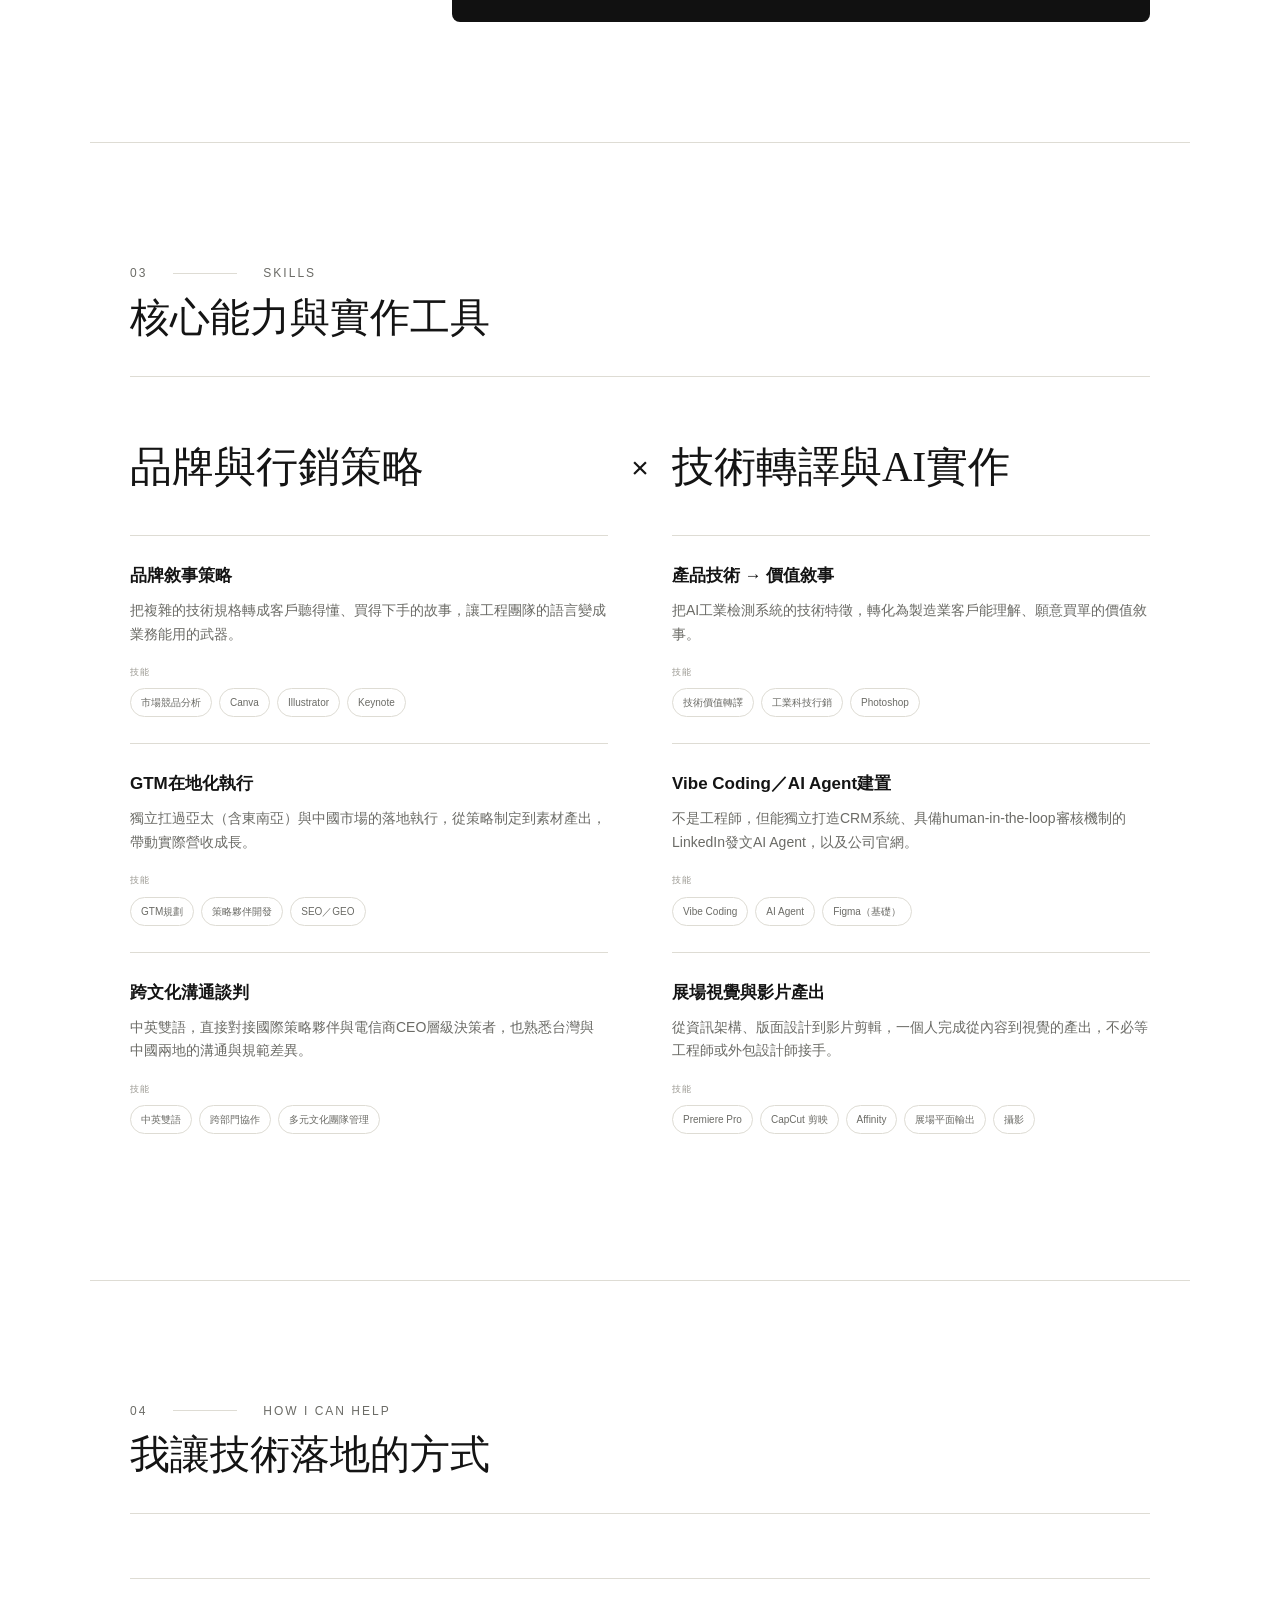
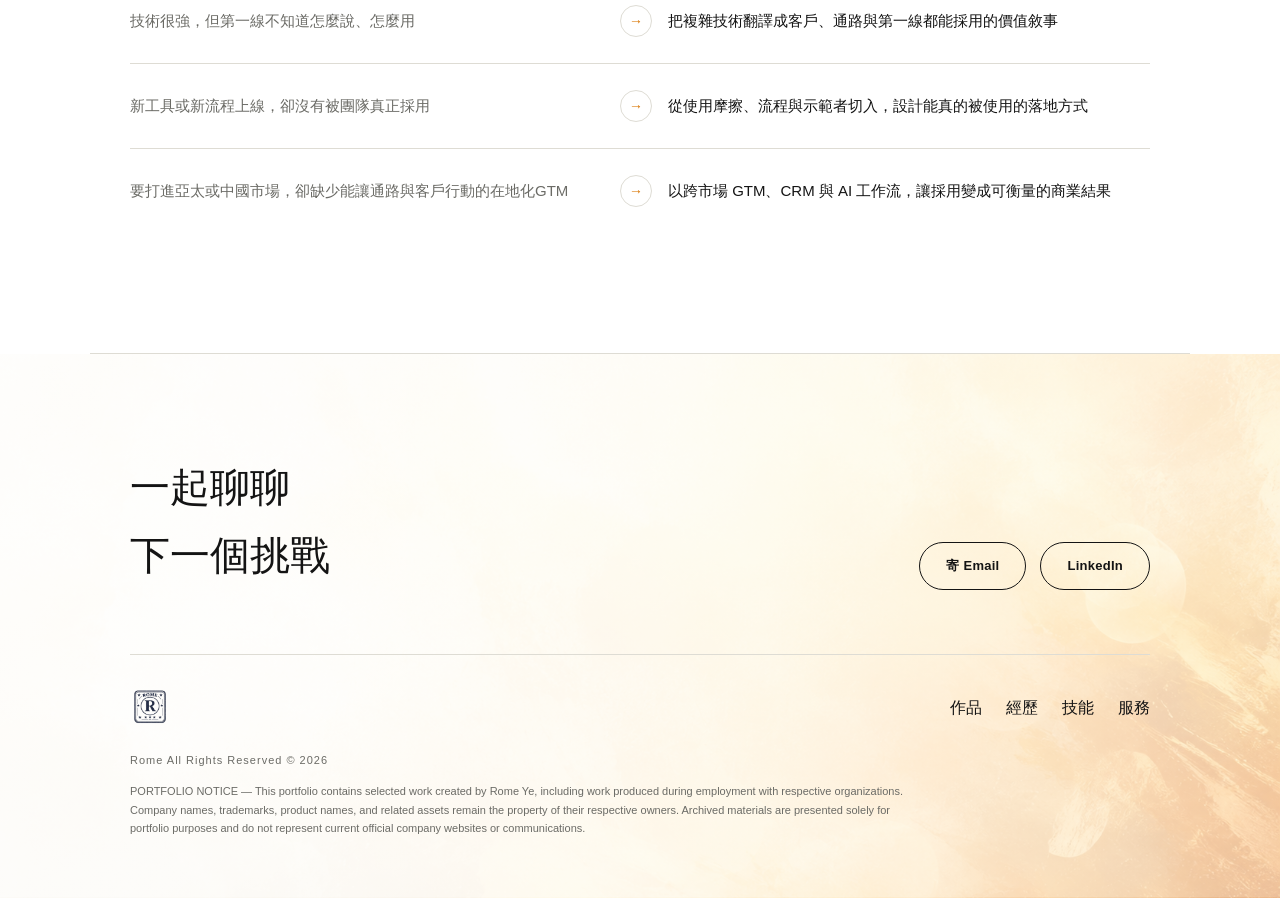
==== commit f29eba36: "Add services page for freelance/consulting enquiries The portfolio previously read as a job-seeker s" ====
--- a/index.html
+++ b/index.html
@@ -545,6 +545,7 @@
         <a href="#work">作品</a>
         <a href="#experience">經歷</a>
         <a href="#skills">技能</a>
+        <a href="services.html">服務</a>
         <button type="button" class="lang-toggle" id="langToggle" aria-label="Switch to English">EN</button>
         <a class="contact-link" href="#contact">聯絡我</a>
       </div>
@@ -886,6 +887,7 @@
         <a href="#work">作品</a>
         <a href="#experience">經歷</a>
         <a href="#skills">技能</a>
+        <a href="services.html">服務</a>
       </div>
     </div>
     <div class="copyright">Rome All Rights Reserved © 2026</div>
@@ -922,8 +924,8 @@
           '.more-work-head': 'More Work'
         },
         groups: {
-          'header .navlinks a': ['作品', '經歷', '技能', '聯絡我'],
-          '.footer-links a': ['作品', '經歷', '技能'],
+          'header .navlinks a': ['作品', '經歷', '技能', '服務', '聯絡我'],
+          '.footer-links a': ['作品', '經歷', '技能', '服務'],
           '.hero-intro .meta-row .val': ['13年 技術落地經驗', '技術轉譯<br>採用與GTM', 'APAC／中國／澳洲<br>跨市場實戰', 'CRM／AI工作流<br>親手落地'],
           '.rail-step span': ['技術轉譯', '第一線採用', '區域GTM', 'AI工作流', '下一階段'],
           '.experience-card h3': ['把規格變成第一線說得出口的價值', '讓制度在第一線真正運作', '讓新技術找到第一批採用者', '把工業AI變成可運作的商業系統', '讓AI從工具，變成真正被採用的工作方式'],
@@ -1014,8 +1016,8 @@
           '.more-work-head': 'More Work'
         },
         groups: {
-          'header .navlinks a': ['Work', 'Experience', 'Skills', 'Contact Me'],
-          '.footer-links a': ['Work', 'Experience', 'Skills'],
+          'header .navlinks a': ['Work', 'Experience', 'Skills', 'Services', 'Contact Me'],
+          '.footer-links a': ['Work', 'Experience', 'Skills', 'Services'],
           '.hero-intro .meta-row .val': ['13 years making technology land', 'Technical translation<br>Adoption &amp; GTM', 'APAC / China / Australia<br>Cross-market experience', 'CRM &amp; AI workflows<br>Built hands-on'],
           '.rail-step span': ['Technical Translation', 'Frontline Adoption', 'Regional GTM', 'AI Workflows', 'What Comes Next'],
           '.experience-card h3': ['Turning specifications into frontline value', 'Making systems work on the frontline', 'Finding early adopters for new technology', 'Turning industrial AI into a working commercial system', 'Making AI a way of working people truly adopt'],
